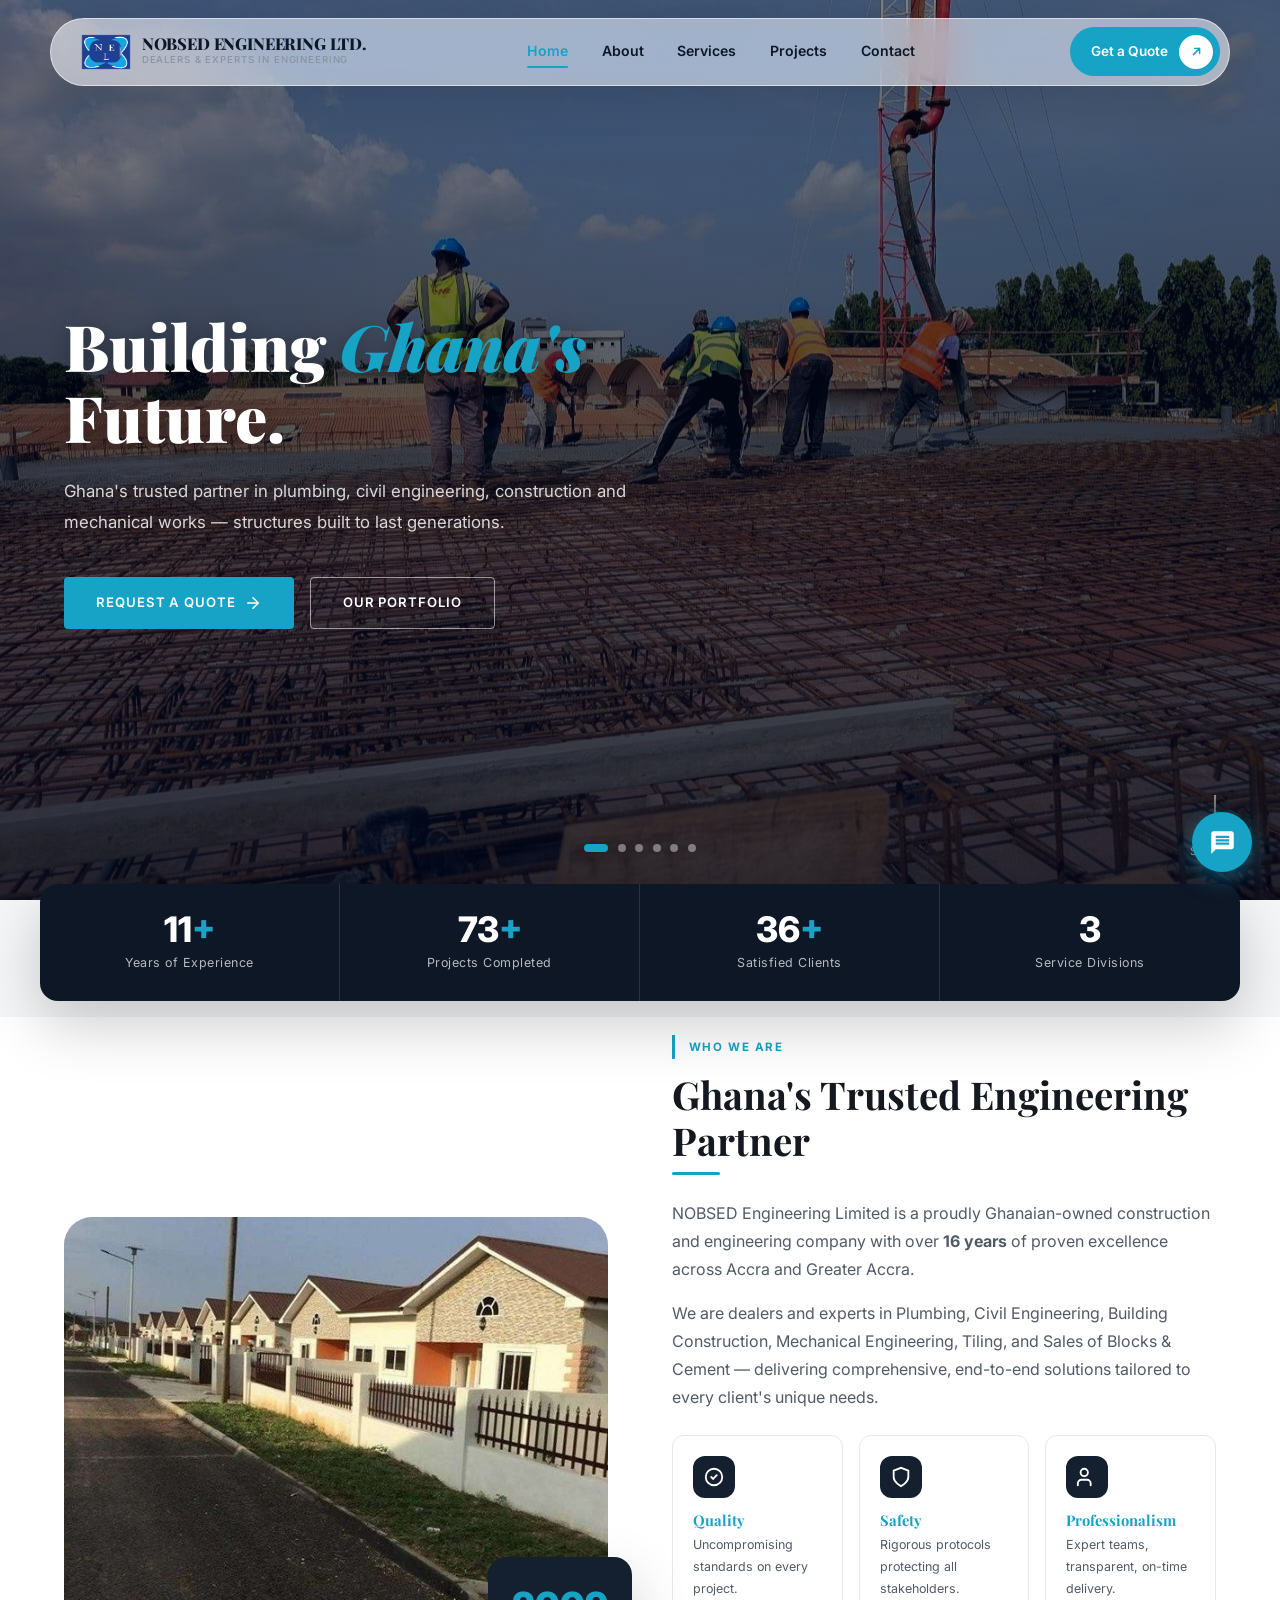
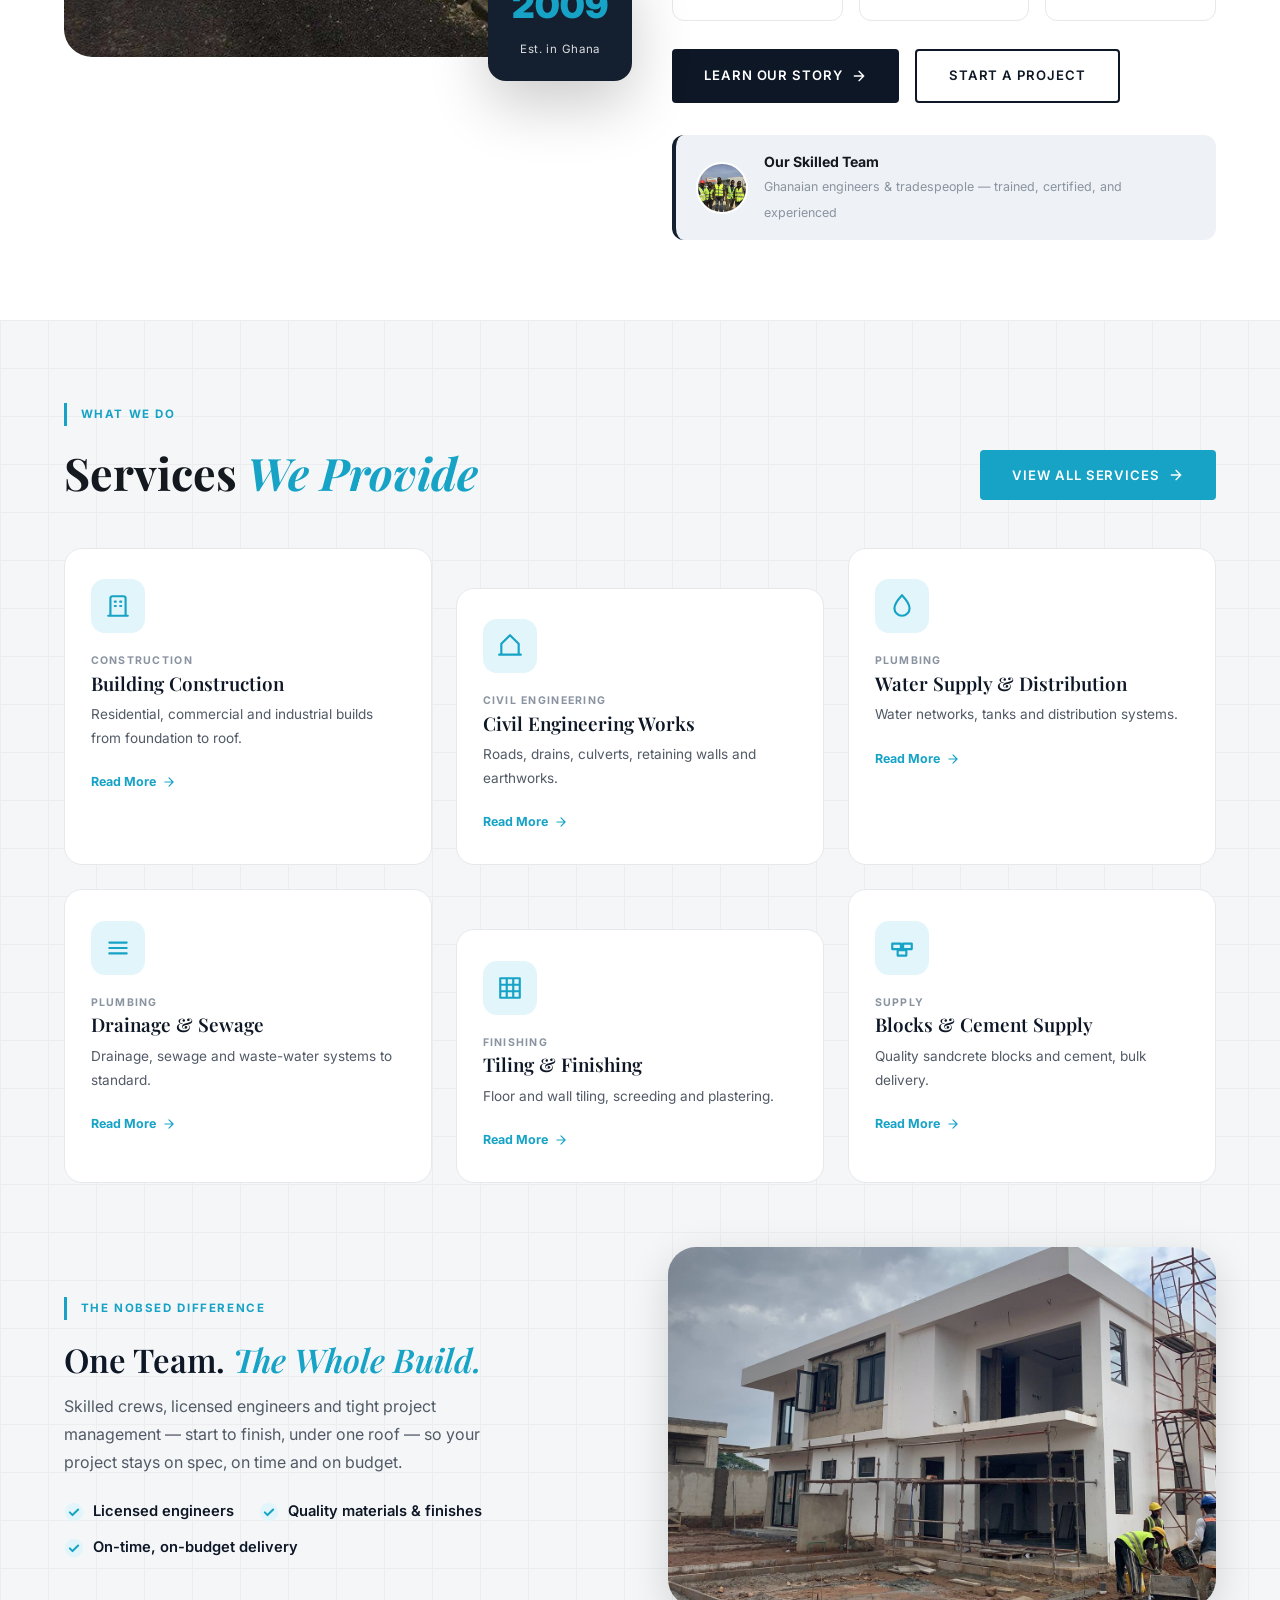
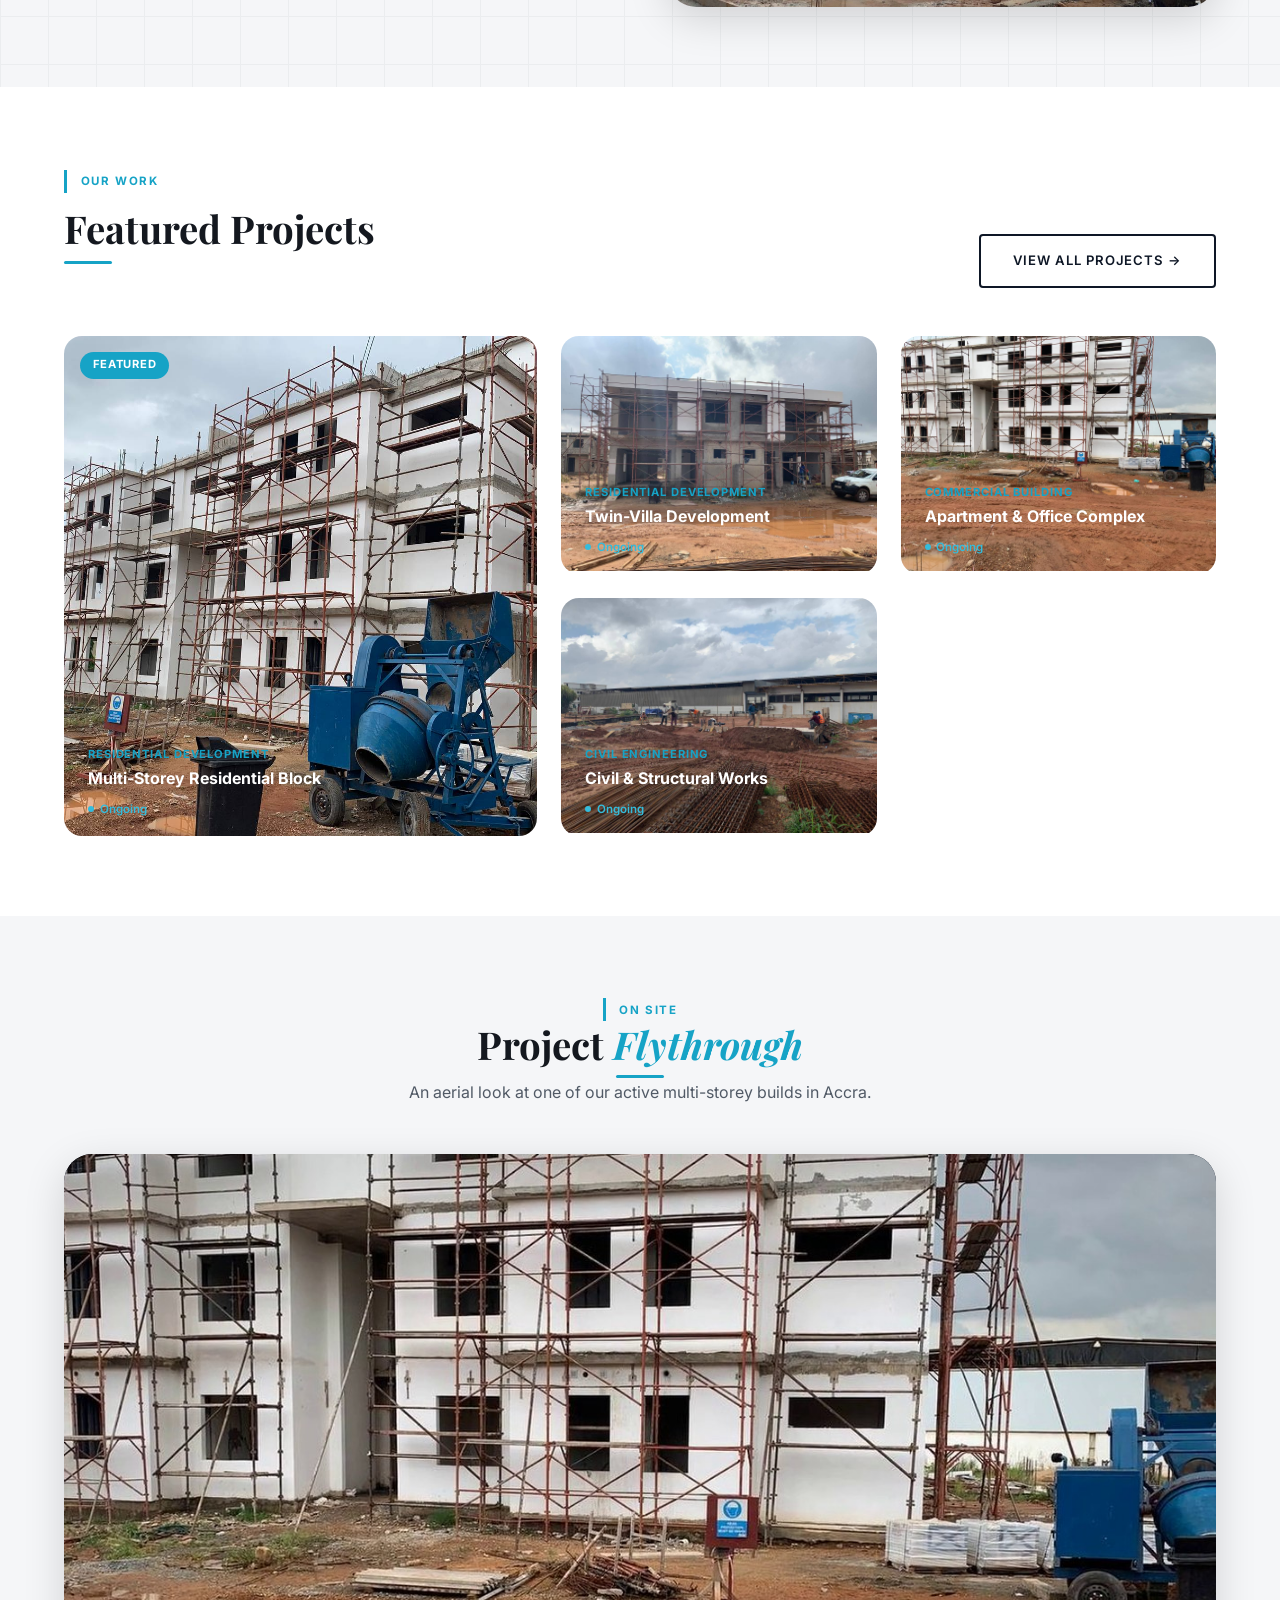
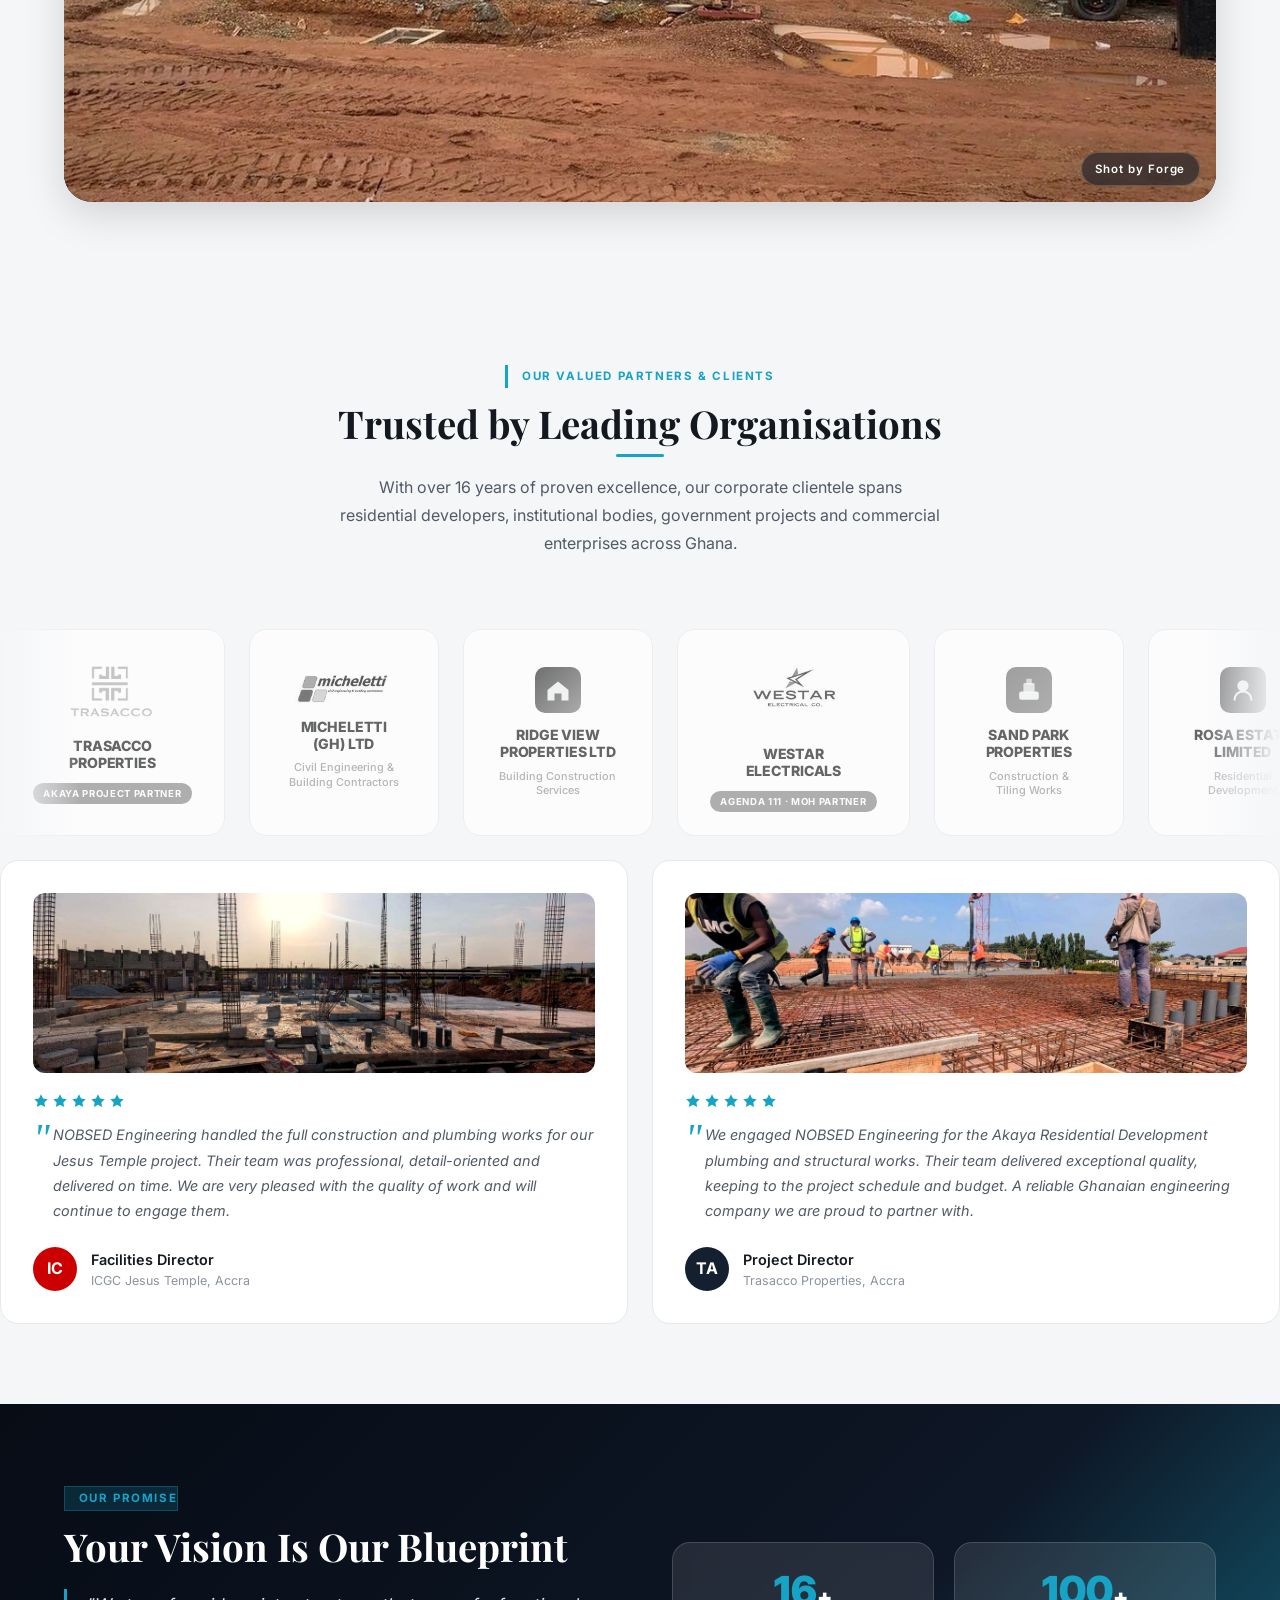
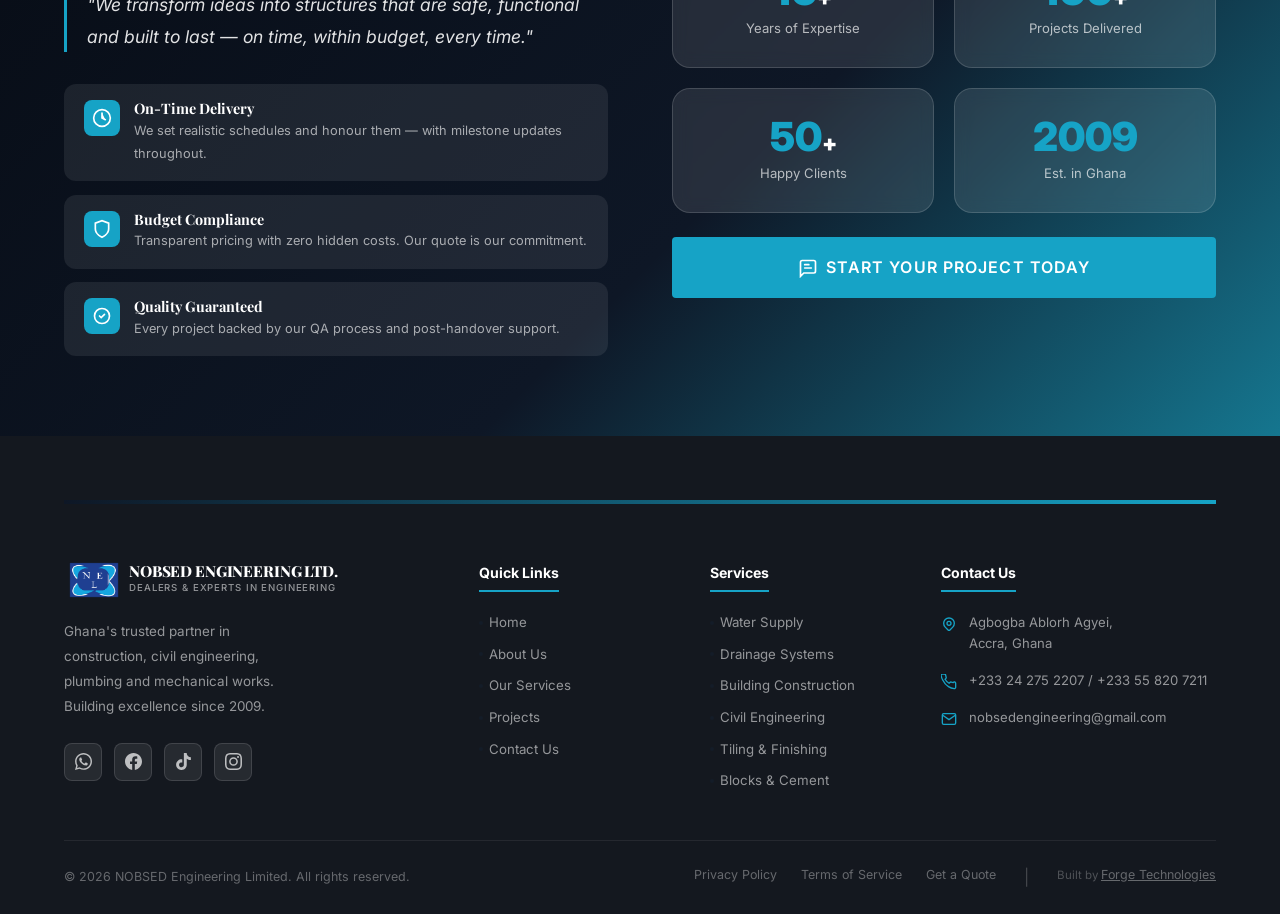
==== index.html @ 365a3da0 "Embed project flythrough video on home with 'Shot by Forge' credit - new "Project Flythrough" sectio" ====
<!DOCTYPE html>
<html lang="en">
<head>
<meta charset="UTF-8">
<meta name="viewport" content="width=device-width,initial-scale=1.0">
<title>NOBSED Engineering Limited — Building Excellence Since 2009</title>
<meta name="description" content="Ghana's trusted partner in Plumbing, Civil Engineering, Building Construction and Mechanical works. Based in Accra since 2009.">
<link rel="icon" type="image/png" href="images/Logo.png">
<link rel="stylesheet" href="style.css">
<style>
/* ══ HOME-SPECIFIC STYLES ══════════════════════════════ */

/* ── HERO SLIDESHOW ── */
#hero { position:relative; height:100vh; min-height:600px; overflow:hidden; }
.slide { position:absolute; inset:0; opacity:0; transition:opacity 1.2s ease; }
.slide.active { opacity:1; }
.slide-bg { position:absolute; inset:0; background-size:cover; background-position:center; animation:kenBurns 8s ease-in-out infinite alternate; }
.slide:nth-child(even) .slide-bg { animation-direction:alternate-reverse; }
@keyframes kenBurns { from{transform:scale(1)} to{transform:scale(1.06) translate(1%,1%)} }
.slide-overlay { position:absolute; inset:0; background:linear-gradient(to bottom, rgba(0,8,28,.52) 0%, rgba(0,8,28,.82) 100%); }

.hero-content { position:relative; z-index:10; height:100%; display:flex; align-items:center; padding-bottom:3.5rem; }
.hero-inner { padding-top:9rem; max-width:750px; }
@media(max-width:768px){ #hero { height:80vh; min-height:500px; } .hero-content { align-items:flex-start; padding-bottom:4rem; } .hero-inner { padding-top:7rem; } }
@media(max-width:480px){ #hero { height:78vh; min-height:460px; } .hero-content { padding-bottom:3rem; } .hero-inner { padding-top:6.5rem; } }


.hero-title { color:#fff; font-size:clamp(2.4rem,6vw,4rem); font-weight:900; line-height:1.1; margin-bottom:1.5rem; text-shadow:0 2px 20px rgba(0,0,0,.3); }
.hero-title em { color:var(--blue); font-style:italic; }
.hero-title span { display:block; }

.hero-sub { color:rgba(255,255,255,.82); font-size:1.05rem; line-height:1.8; margin-bottom:2.5rem; max-width:55ch; }

.hero-btns { display:flex; flex-wrap:wrap; gap:1rem; margin-bottom:3rem; }
@media(max-width:768px){ .hero-title { font-size:clamp(1.9rem,8vw,2.8rem); margin-bottom:1.25rem; } .hero-sub { font-size:.95rem; margin-bottom:2rem; } }

.hero-stats { display:flex; flex-wrap:wrap; gap:2.5rem; padding-top:2rem; border-top:1px solid rgba(255,255,255,.15); }
.hs-num { font-family:'Inter',sans-serif; font-size:2rem; font-weight:800; color:var(--gold); line-height:1; }
.hs-label { font-size:.75rem; color:rgba(255,255,255,.65); letter-spacing:.06em; margin-top:.25rem; text-transform:uppercase; }

/* Slide indicators (centered) */
.slide-dots { position:absolute; bottom:3rem; left:50%; transform:translateX(-50%); z-index:10; display:flex; gap:.6rem; }
@media(max-width:768px){ .slide-dots { bottom:2.5rem; } }
.slide-dot { width:8px; height:8px; border-radius:50%; background:rgba(255,255,255,.4); cursor:pointer; transition:var(--t); border:none; }
.slide-dot.active { background:var(--blue); width:24px; border-radius:4px; }

/* Scroll indicator */
.hero-scroll { position:absolute; bottom:2.5rem; right:2.5rem; z-index:10; display:flex; flex-direction:column; align-items:center; gap:.5rem; color:rgba(255,255,255,.5); font-family:'Inter',sans-serif; font-size:.68rem; letter-spacing:.12em; text-transform:uppercase; }
.hero-scroll-line { width:2px; height:40px; background:linear-gradient(to bottom,rgba(255,255,255,.5),transparent); animation:scrollLine 1.8s ease infinite; }
@keyframes scrollLine { 0%,100%{opacity:.4;transform:scaleY(.8)} 50%{opacity:1;transform:scaleY(1)} }

/* ── ABOUT STRIP ── */
.about-strip { display:grid; grid-template-columns:1fr 1fr; gap:4rem; align-items:center; }
.about-img-wrap { position:relative; }
.about-img-main { width:100%; height:440px; object-fit:cover; border-radius:var(--radius-xl); }
.about-badge { position:absolute; bottom:-1.5rem; right:-1.5rem; background:var(--green); color:#fff; border-radius:var(--radius-lg); padding:1.25rem 1.5rem; text-align:center; box-shadow:var(--shadow-xl); }
.about-badge strong { display:block; font-family:'Inter',sans-serif; font-size:2.25rem; font-weight:900; color:var(--gold); }
.about-badge span { font-size:.72rem; opacity:.85; letter-spacing:.06em; }
.about-team-row { display:flex; align-items:center; gap:1rem; margin-top:2rem; padding:1rem 1.25rem; background:var(--green-light); border-radius:var(--radius); border-left:4px solid var(--green); }
.about-team-img { width:52px; height:52px; border-radius:50%; object-fit:cover; object-position:top; border:2px solid var(--white); }
.about-team-text strong { display:block; font-family:'Inter',sans-serif; font-size:.88rem; font-weight:700; color:var(--charcoal); }
.about-team-text span { font-size:.78rem; color:var(--muted); }

/* ── PILLARS ── */
.pillars-row { display:grid; grid-template-columns:repeat(3,1fr); gap:1rem; margin:2rem 0 1.75rem; }
.pillar-card { background:var(--white); border:1px solid var(--border); border-radius:var(--radius); padding:1.25rem; transition:var(--t); }
.pillar-card:hover { border-color:var(--blue); box-shadow:var(--shadow); }
.pillar-icon { width:42px; height:42px; background:var(--green); border-radius:var(--radius); display:flex; align-items:center; justify-content:center; margin-bottom:.85rem; }
.pillar-icon svg { width:22px; height:22px; fill:#fff; }
.pillar-card h4 { font-size:.92rem; color:var(--blue); margin-bottom:.3rem; }
.pillar-card p { font-size:.8rem; max-width:none; }

/* ── SERVICES "WE PROVIDE" (staggered cards + machine) ── */
.svc-provide { position:relative; overflow:hidden; }
.svc-provide .container { position:relative; z-index:2; }
.svc-bg-grid { position:absolute; inset:0; z-index:0;
  background-image:linear-gradient(var(--navy) 1px,transparent 1px),linear-gradient(90deg,var(--navy) 1px,transparent 1px);
  background-size:48px 48px; opacity:.035; }
.svc-provide-head { display:flex; align-items:flex-end; justify-content:space-between; gap:2rem; margin-bottom:3rem; flex-wrap:wrap; }
.svc-provide-head h2 { font-size:clamp(1.9rem,4vw,2.8rem); margin-top:.5rem; }

.svc-stagger { display:grid; grid-template-columns:repeat(3,1fr); gap:1.5rem; }
.sp-card { position:relative; background:#fff; border:1px solid var(--border); border-radius:var(--radius-lg); padding:1.9rem 1.6rem; transition:var(--t-slow); overflow:hidden; display:block; }
.sp-card::before { content:''; position:absolute; top:0; left:0; right:0; height:3px; background:var(--blue); transform:scaleX(0); transform-origin:left; transition:var(--t-slow); }
.sp-card:hover { transform:translateY(-8px); box-shadow:var(--shadow-lg); border-color:transparent; }
.sp-card:hover::before { transform:scaleX(1); }
.svc-stagger .sp-card:nth-child(3n+2){ margin-top:2.5rem; }
.sp-ic { width:54px; height:54px; border-radius:14px; background:var(--blue-light); display:flex; align-items:center; justify-content:center; margin-bottom:1.25rem; transition:var(--t-slow); }
.sp-ic svg { width:26px; height:26px; stroke:var(--blue); fill:none; stroke-width:2; transition:var(--t-slow); }
.sp-card:hover .sp-ic { background:var(--blue); }
.sp-card:hover .sp-ic svg { stroke:#fff; }
.sp-cat { font-size:.66rem; font-weight:700; letter-spacing:.12em; text-transform:uppercase; color:var(--muted); }
.sp-card h4 { font-family:'Playfair Display',serif; font-weight:600; font-size:1.18rem; color:var(--navy); margin:.15rem 0 .5rem; }
.sp-card p { font-size:.85rem; color:var(--mid); margin:0 0 1.1rem; max-width:none; }
.sp-more { display:inline-flex; align-items:center; gap:.4rem; font-family:'Inter',sans-serif; font-size:.78rem; font-weight:700; color:var(--blue); transition:var(--t); }
.sp-card:hover .sp-more { gap:.7rem; }
.sp-more svg { width:14px; height:14px; stroke:var(--blue); fill:none; stroke-width:2; }

/* Closing band: differentiators + crew photo */
.svc-need { margin-top:4rem; display:grid; grid-template-columns:1fr 1fr; gap:3.5rem; align-items:center; }
.svc-edge-text h3 { font-family:'Playfair Display',serif; font-size:clamp(1.5rem,3vw,2.05rem); color:var(--navy); margin:.5rem 0 .8rem; }
.svc-edge-text p { color:var(--mid); max-width:46ch; margin-bottom:1.5rem; }
.svc-points { display:flex; flex-wrap:wrap; gap:.8rem 1.6rem; }
.svc-points li { display:flex; align-items:center; gap:.55rem; font-family:'Inter',sans-serif; font-size:.92rem; font-weight:600; color:var(--navy); }
.svc-points li svg { width:20px; height:20px; flex-shrink:0; }
.svc-edge-img { position:relative; border-radius:var(--radius-xl); overflow:hidden; box-shadow:var(--shadow-lg); }
.svc-edge-img img { width:100%; height:360px; object-fit:cover; display:block; }
.svc-edge-img::after { content:''; position:absolute; inset:0; background:linear-gradient(120deg,rgba(14,23,38,.25),transparent 55%); }

@media(max-width:860px){
  .svc-stagger { grid-template-columns:1fr 1fr; }
  .svc-stagger .sp-card:nth-child(3n+2){ margin-top:0; }
  .svc-need { grid-template-columns:1fr; gap:2rem; }
  .svc-edge-img img { height:280px; }
}
@media(max-width:560px){ .svc-stagger { grid-template-columns:1fr; } }

/* ── SITE FLYTHROUGH VIDEO ── */
.video-wrap { position:relative; border-radius:var(--radius-xl); overflow:hidden; box-shadow:var(--shadow-lg); background:var(--navy); }
.video-wrap video { width:100%; display:block; aspect-ratio:16/9; object-fit:cover; }
.video-credit { position:absolute; bottom:1rem; right:1rem; background:rgba(14,23,38,.55); backdrop-filter:blur(8px); -webkit-backdrop-filter:blur(8px); color:#fff; font-family:'Inter',sans-serif; font-size:.72rem; font-weight:600; letter-spacing:.08em; padding:.45rem .85rem; border-radius:100px; border:1px solid rgba(255,255,255,.18); }

/* ── FEATURED PROJECTS ── */
.projects-grid { display:grid; grid-template-columns:1.5fr 1fr 1fr; gap:1.5rem; }
.proj-featured { grid-row:1/3; }
.proj-card { position:relative; border-radius:var(--radius-lg); overflow:hidden; cursor:pointer; }
.proj-card img { width:100%; height:100%; object-fit:cover; transition:transform .5s ease; }
.proj-featured img { height:500px; }
.proj-card:not(.proj-featured) img { height:235px; }
.proj-card:hover img { transform:scale(1.05); }
.proj-overlay { position:absolute; inset:0; background:linear-gradient(to top,rgba(0,0,0,.88) 0%,transparent 55%); opacity:0; transition:var(--t-slow); }
.proj-card:hover .proj-overlay { opacity:1; }
.proj-info { position:absolute; bottom:0; left:0; right:0; padding:1.5rem; transform:translateY(8px); transition:var(--t-slow); }
.proj-card:hover .proj-info { transform:none; }
.proj-cat { font-family:'Inter',sans-serif; font-size:.7rem; font-weight:700; color:var(--gold); letter-spacing:.08em; text-transform:uppercase; margin-bottom:.35rem; }
.proj-info h4 { font-size:1rem; color:#fff; font-family:'Inter',sans-serif; margin-bottom:.35rem; }
.proj-status { display:inline-flex; align-items:center; gap:.35rem; font-size:.72rem; font-family:'Inter',sans-serif; font-weight:600; }
.proj-status.done { color:#16a3c6; }
.proj-status.ongoing { color:var(--blue-mid); }
.proj-status-dot { width:6px; height:6px; border-radius:50%; background:currentColor; }

.proj-label { position:absolute; top:1rem; left:1rem; background:var(--gold); color:#fff; font-family:'Inter',sans-serif; font-size:.7rem; font-weight:700; letter-spacing:.06em; text-transform:uppercase; padding:.3rem .8rem; border-radius:100px; }

/* ── CLIENTS ── */
.clients-logos { display:flex; flex-wrap:wrap; gap:1.25rem; justify-content:center; margin-bottom:3.5rem; }
.client-card { background:#fff; border:1px solid var(--border); border-radius:var(--radius); padding:1rem 1.75rem; display:flex; align-items:center; justify-content:center; min-width:130px; transition:var(--t); }
.client-card:hover { border-color:var(--blue); box-shadow:var(--shadow); transform:translateY(-2px); }
.client-logo-text { font-family:'Inter',sans-serif; font-size:.82rem; font-weight:700; color:var(--mid); text-align:center; line-height:1.3; }

/* Testimonials */
.testimonials-grid { display:grid; grid-template-columns:1fr 1fr; gap:1.5rem; }
.testi-card { background:#fff; border:1px solid var(--border); border-radius:var(--radius-lg); padding:2rem; transition:var(--t-slow); }
.testi-card:hover { box-shadow:var(--shadow-lg); border-color:var(--blue); }
.testi-img { width:100%; height:180px; object-fit:cover; border-radius:var(--radius); margin-bottom:1.25rem; }
.testi-stars { display:flex; gap:3px; margin-bottom:.85rem; }
.testi-stars svg { width:16px; height:16px; fill:var(--gold); }
.testi-quote { font-size:.9rem; font-style:italic; color:var(--mid); line-height:1.75; margin-bottom:1.5rem; position:relative; padding-left:1.25rem; }
.testi-quote::before { content:'"'; position:absolute; left:0; top:-.25rem; font-size:2.5rem; font-family:Georgia,serif; color:var(--blue); line-height:1; }
.testi-author { display:flex; align-items:center; gap:.85rem; }
.testi-avatar { width:44px; height:44px; border-radius:50%; background:var(--green); display:flex; align-items:center; justify-content:center; font-family:'Inter',sans-serif; font-size:1rem; font-weight:700; color:#fff; flex-shrink:0; }
.testi-name { font-family:'Inter',sans-serif; font-size:.9rem; font-weight:600; color:var(--charcoal); }
.testi-role { font-size:.78rem; color:var(--muted); }

/* ── PROMISE / CTA BAND ── */
.promise-band { background:linear-gradient(135deg, var(--navy-dark) 0%, var(--navy) 58%, #15768f 100%); padding:5rem 0; }
.promise-grid { display:grid; grid-template-columns:1fr 1fr; gap:4rem; align-items:center; }
.promise-text .tag { background:rgba(22,163,198,.18); color:var(--gold); border:1px solid rgba(22,163,198,.3); }
.promise-text h2 { color:#fff; margin-bottom:1.25rem; }
.promise-blockquote { font-size:1.1rem; color:rgba(255,255,255,.88); font-style:italic; border-left:3px solid var(--gold); padding-left:1.25rem; line-height:1.8; margin-bottom:2rem; max-width:none; }
.trust-items { display:flex; flex-direction:column; gap:.85rem; }
.trust-item { display:flex; align-items:flex-start; gap:.85rem; background:rgba(255,255,255,.08); border-radius:var(--radius); padding:1rem 1.25rem; transition:var(--t); }
.trust-item:hover { background:rgba(255,255,255,.14); }
.trust-icon { width:36px; height:36px; background:var(--gold); border-radius:8px; display:flex; align-items:center; justify-content:center; flex-shrink:0; }
.trust-icon svg { width:20px; height:20px; fill:#fff; }
.trust-item h4 { font-size:.9rem; color:#fff; margin-bottom:.15rem; }
.trust-item p { font-size:.8rem; color:rgba(255,255,255,.62); max-width:none; }
.promise-metrics { display:grid; grid-template-columns:1fr 1fr; gap:1.25rem; }
.pm-card { background:rgba(255,255,255,.1); -webkit-backdrop-filter:blur(8px); backdrop-filter:blur(8px); border:1px solid rgba(255,255,255,.15); border-radius:var(--radius-lg); padding:1.75rem; text-align:center; transition:var(--t); }
.pm-card:hover { background:rgba(255,255,255,.18); transform:translateY(-2px); }
.pm-num { font-family:'Inter',sans-serif; font-size:2.5rem; font-weight:900; color:var(--gold); line-height:1; }
.pm-label { font-size:.82rem; color:rgba(255,255,255,.68); margin-top:.4rem; }

/* ── RESPONSIVE ── */
@media(max-width:1024px) {
  .about-strip, .promise-grid { grid-template-columns:1fr; gap:2.5rem; }
  .projects-grid { grid-template-columns:1fr 1fr; }
  .proj-featured { grid-row:auto; }
  .proj-featured img { height:280px; }
  .testimonials-grid { grid-template-columns:1fr; }
  .about-badge { right:1rem; }
}
@media(max-width:768px) {
  .pillars-row { grid-template-columns:1fr; }
  .hero-stats { gap:1.5rem; }
  .hero-btns { flex-direction:column; align-items:flex-start; }
  .projects-grid { grid-template-columns:1fr; }
  .promise-metrics { grid-template-columns:1fr 1fr; }
  .about-img-main { height:300px; }
  .hero-scroll { display:none; }
}
</style>
  <!-- Open Graph / Social Share -->
  <meta property="og:type" content="website">
  <meta property="og:site_name" content="NOBSED Engineering Ltd">
  <meta property="og:url" content="https://ramzy-tla.github.io/Nobsed/index.html">
  <meta property="og:title" content="NOBSED Engineering Ltd — Building Excellence Since 2009">
  <meta property="og:description" content="Ghana's trusted partner in Plumbing, Civil Engineering, Building Construction and Mechanical works. Based in Accra since 2009.">
  <meta property="og:image" content="https://ramzy-tla.github.io/Nobsed/images/og-preview.jpg">
  <meta property="og:image:width" content="1200">
  <meta property="og:image:height" content="630">
  <meta property="og:locale" content="en_GH">
  <!-- Twitter / WhatsApp card -->
  <meta name="twitter:card" content="summary_large_image">
  <meta name="twitter:title" content="NOBSED Engineering Ltd — Building Excellence Since 2009">
  <meta name="twitter:description" content="Ghana's trusted partner in Plumbing, Civil Engineering, Building Construction and Mechanical works. Based in Accra since 2009.">
  <meta name="twitter:image" content="https://ramzy-tla.github.io/Nobsed/images/og-preview.jpg">
</head>
<body>

<!-- ════════════ NAVBAR ════════════ -->
<nav id="navbar">
  <div class="nav-inner">
    <a href="index.html" class="nav-logo">
      <img src="images/Logo.png" alt="NOBSED Engineering Logo" class="nav-logo-img">
      <div class="nav-logo-text">
        <span class="nav-logo-name">NOBSED ENGINEERING LTD.</span>
        <span class="nav-logo-sub">Dealers &amp; Experts in Engineering</span>
      </div>
    </a>
    <div class="nav-links">
      <a href="index.html" class="nav-link active">Home</a>
      <a href="about.html" class="nav-link">About</a>
      <a href="services.html" class="nav-link">Services</a>
      <a href="portfolio.html" class="nav-link">Projects</a>
      <a href="contact.html" class="nav-link">Contact</a>
    </div>
    <a href="contact.html" class="nav-cta">Get a Quote<span class="cta-ico"><svg viewBox="0 0 24 24"><path d="M7 17L17 7M9 7h8v8" stroke-linecap="round" stroke-linejoin="round"/></svg></span></a>
    <div class="hamburger" id="hamburger">
      <span></span><span></span><span></span>
    </div>
  </div>
</nav>

<!-- Mobile nav -->
<div class="mobile-nav" id="mobileNav">
  <div class="mobile-nav-logo">
    <img src="images/Logo.png" alt="NEL Logo">
    <span>NOBSED Engineering</span>
  </div>
  <span class="mobile-nav-close" id="mobileClose">&times;</span>
  <a href="index.html">Home</a>
  <a href="about.html">About Us</a>
  <a href="services.html">Services</a>
  <a href="portfolio.html">Projects</a>
  <a href="contact.html">Contact</a>
  <a href="contact.html" class="btn btn-gold" style="margin-top:1rem">Get a Free Quote</a>
</div>

<!-- ════════════ HERO SLIDESHOW ════════════ -->
<section id="hero">
  <!-- Slides -->
  <div class="slide active" data-label="Residential Estate Development" data-cat="Construction">
    <div class="slide-bg" style="background-image:url('images/hero-1.jpg')"></div>
    <div class="slide-overlay"></div>
  </div>
  <div class="slide" data-label="Multi-Storey Commercial Building" data-cat="Civil Engineering">
    <div class="slide-bg" style="background-image:url('images/hero-2.jpg')"></div>
    <div class="slide-overlay"></div>
  </div>
  <div class="slide" data-label="Modern Residential Complex" data-cat="Construction">
    <div class="slide-bg" style="background-image:url('images/hero-3.jpg')"></div>
    <div class="slide-overlay"></div>
  </div>
  <div class="slide" data-label="Commercial &amp; Retail Development" data-cat="Building Construction">
    <div class="slide-bg" style="background-image:url('images/hero-4.jpg')"></div>
    <div class="slide-overlay"></div>
  </div>
  <div class="slide" data-label="High-Rise Office Block" data-cat="Civil Engineering">
    <div class="slide-bg" style="background-image:url('images/hero-2.jpg')"></div>
    <div class="slide-overlay"></div>
  </div>

  <!-- Content -->
  <div class="hero-content container">
    <div class="hero-inner">
      <h1 class="hero-title">
        <span>Building <em>Ghana&#39;s</em></span>
        <span>Future.</span>
      </h1>
      <p class="hero-sub">Ghana&#39;s trusted partner in plumbing, civil engineering, construction and mechanical works &mdash; structures built to last generations.</p>
      <div class="hero-btns">
        <a href="contact.html" class="btn btn-teal">Request a Quote
          <svg width="18" height="18" viewBox="0 0 24 24" fill="none"><path d="M5 12h14M12 5l7 7-7 7" stroke="#fff" stroke-width="2" stroke-linecap="round"/></svg>
        </a>
        <a href="portfolio.html" class="btn btn-white-outline">Our Portfolio</a>
      </div>
    </div>
  </div>

  <div class="slide" data-label="Large Scale Civil Works" data-cat="Civil Engineering">
    <div class="slide-bg" style="background-image:url('images/hero-5.jpg')"></div>
    <div class="slide-overlay"></div>
  </div>

  <!-- Dots -->
  <div class="slide-dots" id="slideDots"></div>

  <!-- Scroll hint -->
  <div class="hero-scroll">
    <div class="hero-scroll-line"></div>
    SCROLL
  </div>
</section>

<!-- ════════════ STATS BAR ════════════ -->
<div class="stats-bar-wrap" style="background:var(--bg); padding:0 1.5rem;">
  <div style="max-width:1200px;margin:0 auto;transform:translateY(-1rem);">
    <div class="stats-bar reveal">
      <div class="stat-item">
        <div class="stat-num"><span class="counter" data-target="16">0</span><span class="stat-plus">+</span></div>
        <div class="stat-label">Years of Experience</div>
      </div>
      <div class="stat-item">
        <div class="stat-num"><span class="counter" data-target="100">0</span><span class="stat-plus">+</span></div>
        <div class="stat-label">Projects Completed</div>
      </div>
      <div class="stat-item">
        <div class="stat-num"><span class="counter" data-target="50">0</span><span class="stat-plus">+</span></div>
        <div class="stat-label">Satisfied Clients</div>
      </div>
      <div class="stat-item">
        <div class="stat-num"><span class="counter" data-target="5">0</span></div>
        <div class="stat-label">Service Divisions</div>
      </div>
    </div>
  </div>
</div>

<!-- ════════════ ABOUT STRIP ════════════ -->
<section class="section" style="padding-top:1rem">
  <div class="container">
    <div class="about-strip">
      <div class="about-img-wrap reveal left">
        <img src="images/projects/Picture10.jpg" alt="Completed residential estate by NOBSED Engineering" class="about-img-main" loading="lazy">
        <div class="about-badge">
          <strong>2009</strong>
          <span>Est. in Ghana</span>
        </div>
      </div>
      <div class="reveal right">
        <div class="tag">Who We Are</div>
        <h2>Ghana's Trusted Engineering Partner</h2>
        <div class="divider"></div>
        <p>NOBSED Engineering Limited is a proudly Ghanaian-owned construction and engineering company with over <strong>16 years</strong> of proven excellence across Accra and Greater Accra.</p>
        <p style="margin-top:1rem">We are dealers and experts in Plumbing, Civil Engineering, Building Construction, Mechanical Engineering, Tiling, and Sales of Blocks &amp; Cement — delivering comprehensive, end-to-end solutions tailored to every client's unique needs.</p>

        <div class="pillars-row" style="margin-top:1.5rem">
          <div class="pillar-card">
            <div class="pillar-icon">
              <svg viewBox="0 0 24 24"><path d="M9 12l2 2 4-4M21 12a9 9 0 11-18 0 9 9 0 0118 0z" fill="none" stroke="#fff" stroke-width="2" stroke-linecap="round"/></svg>
            </div>
            <h4>Quality</h4>
            <p style="font-size:.78rem;max-width:none">Uncompromising standards on every project.</p>
          </div>
          <div class="pillar-card">
            <div class="pillar-icon">
              <svg viewBox="0 0 24 24"><path d="M12 22s8-4 8-10V5l-8-3-8 3v7c0 6 8 10 8 10z" fill="none" stroke="#fff" stroke-width="2" stroke-linecap="round"/></svg>
            </div>
            <h4>Safety</h4>
            <p style="font-size:.78rem;max-width:none">Rigorous protocols protecting all stakeholders.</p>
          </div>
          <div class="pillar-card">
            <div class="pillar-icon">
              <svg viewBox="0 0 24 24"><path d="M16 21v-2a4 4 0 00-4-4H6a4 4 0 00-4 4v2M9 11a4 4 0 100-8 4 4 0 000 8z" fill="none" stroke="#fff" stroke-width="2" stroke-linecap="round"/></svg>
            </div>
            <h4>Professionalism</h4>
            <p style="font-size:.78rem;max-width:none">Expert teams, transparent, on-time delivery.</p>
          </div>
        </div>

        <div style="display:flex;gap:1rem;flex-wrap:wrap;margin-top:.5rem">
          <a href="about.html" class="btn btn-primary">Learn Our Story
            <svg width="16" height="16" viewBox="0 0 24 24" fill="none"><path d="M5 12h14M12 5l7 7-7 7" stroke="#fff" stroke-width="2" stroke-linecap="round"/></svg>
          </a>
          <a href="contact.html" class="btn btn-outline">Start a Project</a>
        </div>

        <div class="about-team-row">
          <img src="images/projects/Picture11.jpg" alt="NOBSED Engineering team" class="about-team-img">
          <div class="about-team-text">
            <strong>Our Skilled Team</strong>
            <span>Ghanaian engineers &amp; tradespeople — trained, certified, and experienced</span>
          </div>
        </div>
      </div>
    </div>
  </div>
</section>

<!-- ════════════ SERVICES OVERVIEW ════════════ -->
<section class="section section-alt svc-provide">
  <div class="svc-bg-grid"></div>
  <div class="container">
    <div class="svc-provide-head reveal">
      <div>
        <div class="tag">What We Do</div>
        <h2>Services <em>We Provide</em></h2>
      </div>
      <a href="services.html" class="btn btn-teal">View All Services
        <svg width="16" height="16" viewBox="0 0 24 24" fill="none"><path d="M5 12h14M12 5l7 7-7 7" stroke="#fff" stroke-width="2" stroke-linecap="round"/></svg>
      </a>
    </div>

    <div class="svc-stagger">
      <a class="sp-card reveal" href="services.html">
        <div class="sp-ic"><svg viewBox="0 0 24 24"><path d="M3 21h18M5 21V5a2 2 0 012-2h10a2 2 0 012 2v16M9 8h1m4 0h1M9 12h1m4 0h1" stroke-linecap="round"/></svg></div>
        <div class="sp-cat">Construction</div>
        <h4>Building Construction</h4>
        <p>Residential, commercial and industrial builds from foundation to roof.</p>
        <span class="sp-more">Read More <svg viewBox="0 0 24 24"><path d="M5 12h14M12 5l7 7-7 7" stroke-linecap="round" stroke-linejoin="round"/></svg></span>
      </a>
      <a class="sp-card reveal" href="services.html">
        <div class="sp-ic"><svg viewBox="0 0 24 24"><path d="M2 20h20M4 20V10l8-8 8 8v10" stroke-linecap="round" stroke-linejoin="round"/></svg></div>
        <div class="sp-cat">Civil Engineering</div>
        <h4>Civil Engineering Works</h4>
        <p>Roads, drains, culverts, retaining walls and earthworks.</p>
        <span class="sp-more">Read More <svg viewBox="0 0 24 24"><path d="M5 12h14M12 5l7 7-7 7" stroke-linecap="round" stroke-linejoin="round"/></svg></span>
      </a>
      <a class="sp-card reveal" href="services.html">
        <div class="sp-ic"><svg viewBox="0 0 24 24"><path d="M12 2s7 7.5 7 12a7 7 0 11-14 0c0-4.5 7-12 7-12z" stroke-linecap="round" stroke-linejoin="round"/></svg></div>
        <div class="sp-cat">Plumbing</div>
        <h4>Water Supply &amp; Distribution</h4>
        <p>Water networks, tanks and distribution systems.</p>
        <span class="sp-more">Read More <svg viewBox="0 0 24 24"><path d="M5 12h14M12 5l7 7-7 7" stroke-linecap="round" stroke-linejoin="round"/></svg></span>
      </a>
      <a class="sp-card reveal" href="services.html">
        <div class="sp-ic"><svg viewBox="0 0 24 24"><path d="M4 7h16M4 12h16M4 17h16" stroke-linecap="round"/></svg></div>
        <div class="sp-cat">Plumbing</div>
        <h4>Drainage &amp; Sewage</h4>
        <p>Drainage, sewage and waste-water systems to standard.</p>
        <span class="sp-more">Read More <svg viewBox="0 0 24 24"><path d="M5 12h14M12 5l7 7-7 7" stroke-linecap="round" stroke-linejoin="round"/></svg></span>
      </a>
      <a class="sp-card reveal" href="services.html">
        <div class="sp-ic"><svg viewBox="0 0 24 24"><path d="M3 3h18v18H3zM3 9h18M3 15h18M9 3v18M15 3v18" stroke-linejoin="round"/></svg></div>
        <div class="sp-cat">Finishing</div>
        <h4>Tiling &amp; Finishing</h4>
        <p>Floor and wall tiling, screeding and plastering.</p>
        <span class="sp-more">Read More <svg viewBox="0 0 24 24"><path d="M5 12h14M12 5l7 7-7 7" stroke-linecap="round" stroke-linejoin="round"/></svg></span>
      </a>
      <a class="sp-card reveal" href="services.html">
        <div class="sp-ic"><svg viewBox="0 0 24 24"><path d="M3 8h8v5H3zM13 8h8v5h-8zM8 14h8v5H8z" stroke-linejoin="round"/></svg></div>
        <div class="sp-cat">Supply</div>
        <h4>Blocks &amp; Cement Supply</h4>
        <p>Quality sandcrete blocks and cement, bulk delivery.</p>
        <span class="sp-more">Read More <svg viewBox="0 0 24 24"><path d="M5 12h14M12 5l7 7-7 7" stroke-linecap="round" stroke-linejoin="round"/></svg></span>
      </a>
    </div>

    <!-- Differentiators + crew photo -->
    <div class="svc-need reveal">
      <div class="svc-edge-text">
        <div class="tag">The NOBSED Difference</div>
        <h3>One Team. <em>The Whole Build.</em></h3>
        <p>Skilled crews, licensed engineers and tight project management — start to finish, under one roof — so your project stays on spec, on time and on budget.</p>
        <ul class="svc-points">
          <li><svg viewBox="0 0 24 24"><circle cx="12" cy="12" r="11" fill="var(--blue-light)"/><path d="M7 12.5l3.2 3.2L17 9" fill="none" stroke="var(--blue)" stroke-width="2.4" stroke-linecap="round" stroke-linejoin="round"/></svg>Licensed engineers</li>
          <li><svg viewBox="0 0 24 24"><circle cx="12" cy="12" r="11" fill="var(--blue-light)"/><path d="M7 12.5l3.2 3.2L17 9" fill="none" stroke="var(--blue)" stroke-width="2.4" stroke-linecap="round" stroke-linejoin="round"/></svg>Quality materials &amp; finishes</li>
          <li><svg viewBox="0 0 24 24"><circle cx="12" cy="12" r="11" fill="var(--blue-light)"/><path d="M7 12.5l3.2 3.2L17 9" fill="none" stroke="var(--blue)" stroke-width="2.4" stroke-linecap="round" stroke-linejoin="round"/></svg>On-time, on-budget delivery</li>
        </ul>
      </div>
      <div class="svc-edge-img">
        <img src="images/team-onsite.jpg" alt="NOBSED Engineering crew on a residential construction site in Accra" loading="lazy">
      </div>
    </div>
  </div>
</section>

<!-- ════════════ FEATURED PROJECTS ════════════ -->
<section class="section">
  <div class="container">
    <div class="sh reveal" style="display:flex;justify-content:space-between;align-items:flex-end">
      <div>
        <div class="tag">Our Work</div>
        <h2>Featured Projects</h2>
        <div class="divider"></div>
      </div>
      <a href="portfolio.html" class="btn btn-outline" style="flex-shrink:0">View All Projects →</a>
    </div>

    <div class="projects-grid">
      <div class="proj-card proj-featured reveal">
        <div class="proj-label">Featured</div>
        <img src="images/feat-apartment.jpg" alt="Multi-storey residential block under construction with full scaffolding" loading="lazy">
        <div class="proj-overlay"></div>
        <div class="proj-info">
          <div class="proj-cat">Residential Development</div>
          <h4>Multi-Storey Residential Block</h4>
          <div class="proj-status ongoing"><div class="proj-status-dot"></div>Ongoing</div>
        </div>
      </div>
      <div class="proj-card reveal d1">
        <img src="images/feat-twin.jpg" alt="Twin two-storey residential development under construction" loading="lazy">
        <div class="proj-overlay"></div>
        <div class="proj-info">
          <div class="proj-cat">Residential Development</div>
          <h4>Twin-Villa Development</h4>
          <div class="proj-status ongoing"><div class="proj-status-dot"></div>Ongoing</div>
        </div>
      </div>
      <div class="proj-card reveal d2">
        <img src="images/feat-block.jpg" alt="Apartment and office complex under construction" loading="lazy">
        <div class="proj-overlay"></div>
        <div class="proj-info">
          <div class="proj-cat">Commercial Building</div>
          <h4>Apartment &amp; Office Complex</h4>
          <div class="proj-status ongoing"><div class="proj-status-dot"></div>Ongoing</div>
        </div>
      </div>
      <div class="proj-card reveal d1" style="margin-top:0">
        <img src="images/feat-civil.jpg" alt="Civil and structural foundation works on site" loading="lazy">
        <div class="proj-overlay"></div>
        <div class="proj-info">
          <div class="proj-cat">Civil Engineering</div>
          <h4>Civil &amp; Structural Works</h4>
          <div class="proj-status ongoing"><div class="proj-status-dot"></div>Ongoing</div>
        </div>
      </div>
    </div>
  </div>
</section>

<!-- ════════════ SITE FLYTHROUGH VIDEO ════════════ -->
<section class="section section-alt">
  <div class="container">
    <div class="sh center reveal">
      <div class="tag" style="margin:0 auto">On Site</div>
      <h2>Project <em>Flythrough</em></h2>
      <div class="divider" style="margin:0 auto"></div>
      <p>An aerial look at one of our active multi-storey builds in Accra.</p>
    </div>
    <div class="video-wrap reveal">
      <video autoplay muted loop playsinline preload="metadata" poster="images/flythrough-poster.jpg">
        <source src="nobsed-site-flythrough.mp4" type="video/mp4">
      </video>
      <span class="video-credit">Shot by Forge</span>
    </div>
  </div>
</section>

<!-- ════════════ CLIENTS & TESTIMONIALS ════════════ -->
<section class="section section-alt">
  <div class="container">
    <div class="sh center reveal">
      <div class="tag">Our Valued Partners &amp; Clients</div>
      <h2>Trusted by Leading Organisations</h2>
      <div class="divider" style="margin:0 auto 1rem"></div>
      <p>With over 16 years of proven excellence, our corporate clientele spans residential developers, institutional bodies, government projects and commercial enterprises across Ghana.</p>
    </div>
  </div>

  <!-- Infinite scrolling marquee — full bleed -->
  <div class="marquee-outer">
    <div class="marquee-track" id="marqueeTrack">

      <!-- ── SET 1 ── -->
      <!-- 1. Trasacco + Akaya -->
      <a href="https://akayabytrasacco.com/" target="_blank" rel="noopener" class="client-logo-card">
        <img src="images/trasacco-logo.webp" alt="Trasacco Properties" style="width:90px;height:auto;object-fit:contain;margin-bottom:.5rem">
        <div class="clc-name">TRASACCO<br>PROPERTIES</div>
        <span class="clc-badge clc-badge-gold">Akaya Project Partner</span>
      </a>

      <!-- 2. Micheletti -->
      <a href="https://michelettighana.com/" target="_blank" rel="noopener" class="client-logo-card">
        <img src="images/cropped-logo.jpg" alt="Micheletti (GH) Ltd" style="width:110px;height:auto;object-fit:contain;margin-bottom:.5rem">
        <div class="clc-name">MICHELETTI<br>(GH) LTD</div>
        <div class="clc-sub">Civil Engineering &amp;<br>Building Contractors</div>
      </a>

      <!-- 3. Ridge View Properties -->
      <div class="client-logo-card">
        <div class="clc-icon" style="background:linear-gradient(135deg,#002B6D,#1B9ACE)">
          <svg width="28" height="28" viewBox="0 0 40 40" fill="none">
            <path d="M5 35V20L20 8l15 12v15H25V25H15v10H5z" fill="rgba(255,255,255,.9)"/>
          </svg>
        </div>
        <div class="clc-name">RIDGE VIEW<br>PROPERTIES LTD</div>
        <div class="clc-sub">Building Construction<br>Services</div>
      </div>

      <!-- 4. Westar Electricals -->
      <div class="client-logo-card">
        <img src="images/westar-electricals-co-ltd-2023-06-01-6478c54ad469e-tiny.jpg" alt="Westar Electricals" style="width:90px;height:auto;object-fit:contain;margin-bottom:.5rem">
        <div class="clc-name">WESTAR<br>ELECTRICALS</div>
        <span class="clc-badge clc-badge-blue">Agenda 111 · MoH Partner</span>
      </div>

      <!-- 5. Sand Park Properties -->
      <div class="client-logo-card">
        <div class="clc-icon" style="background:linear-gradient(135deg,#1187a6,#16a3c6)">
          <svg width="28" height="28" viewBox="0 0 40 40" fill="none">
            <rect x="6" y="22" width="28" height="12" rx="3" fill="rgba(255,255,255,.9)"/>
            <rect x="12" y="10" width="16" height="14" rx="2" fill="rgba(255,255,255,.75)"/>
            <rect x="16" y="4" width="8" height="8" rx="1" fill="rgba(255,255,255,.6)"/>
          </svg>
        </div>
        <div class="clc-name">SAND PARK<br>PROPERTIES</div>
        <div class="clc-sub">Construction &amp;<br>Tiling Works</div>
      </div>

      <!-- 6. Rosa Estate -->
      <div class="client-logo-card">
        <div class="clc-icon" style="background:linear-gradient(135deg,#7b1fa2,#ab47bc)">
          <svg width="28" height="28" viewBox="0 0 40 40" fill="none">
            <circle cx="20" cy="14" r="8" fill="rgba(255,255,255,.9)"/>
            <path d="M8 34c0-6.627 5.373-12 12-12s12 5.373 12 12" stroke="rgba(255,255,255,.9)" stroke-width="3" stroke-linecap="round"/>
          </svg>
        </div>
        <div class="clc-name">ROSA ESTATE<br>LIMITED</div>
        <div class="clc-sub">Residential<br>Development</div>
      </div>

      <!-- 7. Ridge View Gardens -->
      <div class="client-logo-card">
        <div class="clc-icon" style="background:linear-gradient(135deg,#16a3c6,#1187a6)">
          <svg width="28" height="28" viewBox="0 0 40 40" fill="none">
            <path d="M20 4 C10 14 4 20 4 28 C4 34 11 38 20 38 C29 38 36 34 36 28 C36 20 30 14 20 4z" fill="rgba(255,255,255,.9)"/>
          </svg>
        </div>
        <div class="clc-name">RIDGE VIEW<br>GARDENS LTD</div>
        <div class="clc-sub">Estate Development</div>
      </div>

      <!-- 8. Orinoco River Estate -->
      <div class="client-logo-card">
        <div class="clc-icon" style="background:linear-gradient(135deg,#0077B6,#00B4D8)">
          <svg width="28" height="28" viewBox="0 0 40 40" fill="none">
            <path d="M4 26 Q10 18 20 22 Q30 26 36 18" stroke="rgba(255,255,255,.9)" stroke-width="3" stroke-linecap="round" fill="none"/>
            <path d="M4 32 Q10 24 20 28 Q30 32 36 24" stroke="rgba(255,255,255,.6)" stroke-width="2.5" stroke-linecap="round" fill="none"/>
            <circle cx="20" cy="14" r="6" fill="rgba(255,255,255,.85)"/>
          </svg>
        </div>
        <div class="clc-name">ORINOCO RIVER<br>ESTATE</div>
        <div class="clc-sub">Civil &amp; Plumbing<br>Works</div>
      </div>

      <!-- ── SET 2 (duplicate for seamless loop) ── -->
      <a href="https://akayabytrasacco.com/" target="_blank" rel="noopener" class="client-logo-card">
        <img src="images/trasacco-logo.webp" alt="Trasacco Properties" style="width:90px;height:auto;object-fit:contain;margin-bottom:.5rem">
        <div class="clc-name">TRASACCO<br>PROPERTIES</div>
        <span class="clc-badge clc-badge-gold">Akaya Project Partner</span>
      </a>
      <a href="https://michelettighana.com/" target="_blank" rel="noopener" class="client-logo-card">
        <img src="images/cropped-logo.jpg" alt="Micheletti (GH) Ltd" style="width:110px;height:auto;object-fit:contain;margin-bottom:.5rem">
        <div class="clc-name">MICHELETTI<br>(GH) LTD</div>
        <div class="clc-sub">Civil Engineering &amp;<br>Building Contractors</div>
      </a>
      <div class="client-logo-card">
        <div class="clc-icon" style="background:linear-gradient(135deg,#002B6D,#1B9ACE)">
          <svg width="28" height="28" viewBox="0 0 40 40" fill="none"><path d="M5 35V20L20 8l15 12v15H25V25H15v10H5z" fill="rgba(255,255,255,.9)"/></svg>
        </div>
        <div class="clc-name">RIDGE VIEW<br>PROPERTIES LTD</div>
        <div class="clc-sub">Building Construction<br>Services</div>
      </div>
      <div class="client-logo-card">
        <img src="images/westar-electricals-co-ltd-2023-06-01-6478c54ad469e-tiny.jpg" alt="Westar Electricals" style="width:90px;height:auto;object-fit:contain;margin-bottom:.5rem">
        <div class="clc-name">WESTAR<br>ELECTRICALS</div>
        <span class="clc-badge clc-badge-blue">Agenda 111 · MoH Partner</span>
      </div>
      <div class="client-logo-card">
        <div class="clc-icon" style="background:linear-gradient(135deg,#1187a6,#16a3c6)">
          <svg width="28" height="28" viewBox="0 0 40 40" fill="none"><rect x="6" y="22" width="28" height="12" rx="3" fill="rgba(255,255,255,.9)"/><rect x="12" y="10" width="16" height="14" rx="2" fill="rgba(255,255,255,.75)"/><rect x="16" y="4" width="8" height="8" rx="1" fill="rgba(255,255,255,.6)"/></svg>
        </div>
        <div class="clc-name">SAND PARK<br>PROPERTIES</div>
        <div class="clc-sub">Construction &amp;<br>Tiling Works</div>
      </div>
      <div class="client-logo-card">
        <div class="clc-icon" style="background:linear-gradient(135deg,#7b1fa2,#ab47bc)">
          <svg width="28" height="28" viewBox="0 0 40 40" fill="none"><circle cx="20" cy="14" r="8" fill="rgba(255,255,255,.9)"/><path d="M8 34c0-6.627 5.373-12 12-12s12 5.373 12 12" stroke="rgba(255,255,255,.9)" stroke-width="3" stroke-linecap="round"/></svg>
        </div>
        <div class="clc-name">ROSA ESTATE<br>LIMITED</div>
        <div class="clc-sub">Residential<br>Development</div>
      </div>
      <div class="client-logo-card">
        <div class="clc-icon" style="background:linear-gradient(135deg,#16a3c6,#1187a6)">
          <svg width="28" height="28" viewBox="0 0 40 40" fill="none"><path d="M20 4 C10 14 4 20 4 28 C4 34 11 38 20 38 C29 38 36 34 36 28 C36 20 30 14 20 4z" fill="rgba(255,255,255,.9)"/></svg>
        </div>
        <div class="clc-name">RIDGE VIEW<br>GARDENS LTD</div>
        <div class="clc-sub">Estate Development</div>
      </div>
      <div class="client-logo-card">
        <div class="clc-icon" style="background:linear-gradient(135deg,#0077B6,#00B4D8)">
          <svg width="28" height="28" viewBox="0 0 40 40" fill="none"><path d="M4 26 Q10 18 20 22 Q30 26 36 18" stroke="rgba(255,255,255,.9)" stroke-width="3" stroke-linecap="round" fill="none"/><path d="M4 32 Q10 24 20 28 Q30 32 36 24" stroke="rgba(255,255,255,.6)" stroke-width="2.5" stroke-linecap="round" fill="none"/><circle cx="20" cy="14" r="6" fill="rgba(255,255,255,.85)"/></svg>
        </div>
        <div class="clc-name">ORINOCO RIVER<br>ESTATE</div>
        <div class="clc-sub">Civil &amp; Plumbing<br>Works</div>
      </div>

    </div><!-- /marquee-track -->
  </div><!-- /marquee-outer -->

    <div class="testimonials-grid">
      <!-- ICGC testimonial -->
      <div class="testi-card reveal">
        <img src="images/projects/n47.jpg" alt="ICGC Jesus Temple project" class="testi-img" loading="lazy">
        <div class="testi-stars">
          <svg viewBox="0 0 24 24"><path d="M12 2l3.09 6.26L22 9.27l-5 4.87 1.18 6.88L12 17.77l-6.18 3.25L7 14.14 2 9.27l6.91-1.01L12 2z"/></svg>
          <svg viewBox="0 0 24 24"><path d="M12 2l3.09 6.26L22 9.27l-5 4.87 1.18 6.88L12 17.77l-6.18 3.25L7 14.14 2 9.27l6.91-1.01L12 2z"/></svg>
          <svg viewBox="0 0 24 24"><path d="M12 2l3.09 6.26L22 9.27l-5 4.87 1.18 6.88L12 17.77l-6.18 3.25L7 14.14 2 9.27l6.91-1.01L12 2z"/></svg>
          <svg viewBox="0 0 24 24"><path d="M12 2l3.09 6.26L22 9.27l-5 4.87 1.18 6.88L12 17.77l-6.18 3.25L7 14.14 2 9.27l6.91-1.01L12 2z"/></svg>
          <svg viewBox="0 0 24 24"><path d="M12 2l3.09 6.26L22 9.27l-5 4.87 1.18 6.88L12 17.77l-6.18 3.25L7 14.14 2 9.27l6.91-1.01L12 2z"/></svg>
        </div>
        <p class="testi-quote">NOBSED Engineering handled the full construction and plumbing works for our Jesus Temple project. Their team was professional, detail-oriented and delivered on time. We are very pleased with the quality of work and will continue to engage them.</p>
        <div class="testi-author">
          <div class="testi-avatar" style="background:#cc0000">IC</div>
          <div>
            <div class="testi-name">Facilities Director</div>
            <div class="testi-role">ICGC Jesus Temple, Accra</div>
          </div>
        </div>
      </div>
      <!-- Trasacco testimonial -->
      <div class="testi-card reveal d1">
        <img src="images/projects/n45.jpg" alt="Commercial building project completed by NOBSED" class="testi-img" loading="lazy">
        <div class="testi-stars">
          <svg viewBox="0 0 24 24"><path d="M12 2l3.09 6.26L22 9.27l-5 4.87 1.18 6.88L12 17.77l-6.18 3.25L7 14.14 2 9.27l6.91-1.01L12 2z"/></svg>
          <svg viewBox="0 0 24 24"><path d="M12 2l3.09 6.26L22 9.27l-5 4.87 1.18 6.88L12 17.77l-6.18 3.25L7 14.14 2 9.27l6.91-1.01L12 2z"/></svg>
          <svg viewBox="0 0 24 24"><path d="M12 2l3.09 6.26L22 9.27l-5 4.87 1.18 6.88L12 17.77l-6.18 3.25L7 14.14 2 9.27l6.91-1.01L12 2z"/></svg>
          <svg viewBox="0 0 24 24"><path d="M12 2l3.09 6.26L22 9.27l-5 4.87 1.18 6.88L12 17.77l-6.18 3.25L7 14.14 2 9.27l6.91-1.01L12 2z"/></svg>
          <svg viewBox="0 0 24 24"><path d="M12 2l3.09 6.26L22 9.27l-5 4.87 1.18 6.88L12 17.77l-6.18 3.25L7 14.14 2 9.27l6.91-1.01L12 2z"/></svg>
        </div>
        <p class="testi-quote">We engaged NOBSED Engineering for the Akaya Residential Development plumbing and structural works. Their team delivered exceptional quality, keeping to the project schedule and budget. A reliable Ghanaian engineering company we are proud to partner with.</p>
        <div class="testi-author">
          <div class="testi-avatar">TA</div>
          <div>
            <div class="testi-name">Project Director</div>
            <div class="testi-role">Trasacco Properties, Accra</div>
          </div>
        </div>
      </div>
    </div>
  </div>
</section>

<!-- ════════════ PROMISE / CTA BAND ════════════ -->
<section class="promise-band">
  <div class="container">
    <div class="promise-grid">
      <div class="promise-text reveal left">
        <div class="tag">Our Promise</div>
        <h2>Your Vision Is Our Blueprint</h2>
        <blockquote class="promise-blockquote">"We transform ideas into structures that are safe, functional and built to last — on time, within budget, every time."</blockquote>
        <div class="trust-items">
          <div class="trust-item">
            <div class="trust-icon"><svg viewBox="0 0 24 24"><circle cx="12" cy="12" r="10" stroke="#fff" stroke-width="2" fill="none"/><path d="M12 6v6l4 2" stroke="#fff" stroke-width="2" stroke-linecap="round"/></svg></div>
            <div><h4>On-Time Delivery</h4><p>We set realistic schedules and honour them — with milestone updates throughout.</p></div>
          </div>
          <div class="trust-item">
            <div class="trust-icon"><svg viewBox="0 0 24 24"><path d="M12 22s8-4 8-10V5l-8-3-8 3v7c0 6 8 10 8 10z" stroke="#fff" stroke-width="2" fill="none"/></svg></div>
            <div><h4>Budget Compliance</h4><p>Transparent pricing with zero hidden costs. Our quote is our commitment.</p></div>
          </div>
          <div class="trust-item">
            <div class="trust-icon"><svg viewBox="0 0 24 24"><path d="M9 12l2 2 4-4M21 12a9 9 0 11-18 0 9 9 0 0118 0z" stroke="#fff" stroke-width="2" fill="none" stroke-linecap="round"/></svg></div>
            <div><h4>Quality Guaranteed</h4><p>Every project backed by our QA process and post-handover support.</p></div>
          </div>
        </div>
      </div>
      <div class="reveal right">
        <div class="promise-metrics">
          <div class="pm-card"><div class="pm-num">16<span style="color:#fff;font-size:1.4rem">+</span></div><div class="pm-label">Years of Expertise</div></div>
          <div class="pm-card"><div class="pm-num">100<span style="color:#fff;font-size:1.4rem">+</span></div><div class="pm-label">Projects Delivered</div></div>
          <div class="pm-card"><div class="pm-num">50<span style="color:#fff;font-size:1.4rem">+</span></div><div class="pm-label">Happy Clients</div></div>
          <div class="pm-card"><div class="pm-num">2009</div><div class="pm-label">Est. in Ghana</div></div>
        </div>
        <a href="contact.html" class="btn btn-gold" style="width:100%;justify-content:center;margin-top:1.5rem;font-size:1rem;padding:1.1rem 2rem">
          <svg width="20" height="20" viewBox="0 0 24 24" fill="none"><path d="M8 12h8M8 8h5M5 3h14a2 2 0 012 2v11a2 2 0 01-2 2H7l-4 4V5a2 2 0 012-2z" stroke="#fff" stroke-width="2" stroke-linecap="round"/></svg>
          Start Your Project Today
        </a>
      </div>
    </div>
  </div>
</section>

<!-- ════════════ FOOTER ════════════ -->
<footer>
  <div class="container">
    <div class="footer-accent-bar"></div>
    <div class="footer-top">
      <div class="footer-brand">
        <a href="index.html" class="nav-logo" style="margin-bottom:1.25rem">
          <img src="images/Logo.png" alt="NEL Logo" class="nav-logo-img">
          <div class="nav-logo-text">
            <span class="nav-logo-name">NOBSED ENGINEERING LTD.</span>
            <span class="nav-logo-sub">Dealers &amp; Experts in Engineering</span>
          </div>
        </a>
        <p>Ghana's trusted partner in construction, civil engineering, plumbing and mechanical works. Building excellence since 2009.</p>
        <div class="footer-social">
          <a href="https://wa.me/233242752207" class="social-btn" aria-label="WhatsApp" target="_blank" rel="noopener"><svg viewBox="0 0 24 24"><path d="M17.472 14.382c-.297-.149-1.758-.867-2.03-.967-.273-.099-.471-.148-.67.15-.197.297-.767.966-.94 1.164-.173.199-.347.223-.644.075-.297-.15-1.255-.463-2.39-1.475-.883-.788-1.48-1.761-1.653-2.059-.173-.297-.018-.458.13-.606.134-.133.298-.347.446-.52.149-.174.198-.298.298-.497.099-.198.05-.371-.025-.52-.075-.149-.669-1.612-.916-2.207-.242-.579-.487-.5-.669-.51-.173-.008-.371-.01-.57-.01-.198 0-.52.074-.792.372-.272.297-1.04 1.016-1.04 2.479 0 1.462 1.065 2.875 1.213 3.074.149.198 2.096 3.2 5.077 4.487.709.306 1.262.489 1.694.625.712.227 1.36.195 1.871.118.571-.085 1.758-.719 2.006-1.413.248-.694.248-1.289.173-1.413-.074-.124-.272-.198-.57-.347m-5.421 7.403h-.004a9.87 9.87 0 01-5.031-1.378l-.361-.214-3.741.982.998-3.648-.235-.374a9.86 9.86 0 01-1.51-5.26c.001-5.45 4.436-9.884 9.888-9.884 2.64 0 5.122 1.03 6.988 2.898a9.825 9.825 0 012.893 6.994c-.003 5.45-4.437 9.884-9.885 9.884M20.52 3.449C18.24 1.245 15.24 0 12.045 0 5.463 0 .104 5.334.101 11.892c0 2.096.549 4.142 1.595 5.945L0 24l6.335-1.652a12.062 12.062 0 005.71 1.448h.005c6.585 0 11.946-5.336 11.949-11.896 0-3.176-1.24-6.165-3.495-8.411z"/></svg></a>
          <a href="#" class="social-btn" aria-label="Facebook" target="_blank" rel="noopener"><svg viewBox="0 0 24 24"><path d="M24 12.073c0-6.627-5.373-12-12-12s-12 5.373-12 12c0 5.99 4.388 10.954 10.125 11.854v-8.385H7.078v-3.47h3.047V9.43c0-3.007 1.792-4.669 4.533-4.669 1.312 0 2.686.235 2.686.235v2.953H15.83c-1.491 0-1.956.925-1.956 1.874v2.25h3.328l-.532 3.47h-2.796v8.385C19.612 23.027 24 18.062 24 12.073z"/></svg></a>
          <a href="#" class="social-btn" aria-label="TikTok" target="_blank" rel="noopener"><svg viewBox="0 0 24 24"><path d="M12.525.02c1.31-.02 2.61-.01 3.91-.02.08 1.53.63 3.09 1.75 4.17 1.12 1.11 2.7 1.62 4.24 1.79v4.03c-1.44-.05-2.89-.35-4.2-.97-.57-.26-1.1-.59-1.62-.93-.01 2.92.01 5.84-.02 8.75-.08 1.4-.54 2.79-1.35 3.94-1.31 1.92-3.58 3.17-5.91 3.21-1.43.08-2.86-.31-4.08-1.03-2.02-1.19-3.44-3.37-3.65-5.71-.02-.5-.03-1-.01-1.49.18-1.9 1.12-3.72 2.58-4.96 1.66-1.44 3.98-2.13 6.15-1.72.02 1.48-.04 2.96-.04 4.44-.99-.32-2.15-.23-3.02.37-.63.41-1.11 1.04-1.36 1.75-.21.51-.15 1.07-.14 1.61.24 1.64 1.82 3.02 3.5 2.87 1.12-.01 2.19-.66 2.77-1.61.19-.33.4-.67.41-1.06.1-1.79.06-3.57.07-5.36.01-4.03-.01-8.05.02-12.07z"/></svg></a>
          <a href="#" class="social-btn" aria-label="Instagram" target="_blank" rel="noopener"><svg viewBox="0 0 24 24"><path d="M12 2.163c3.204 0 3.584.012 4.85.07 3.252.148 4.771 1.691 4.919 4.919.058 1.265.069 1.645.069 4.849 0 3.205-.012 3.584-.069 4.849-.149 3.225-1.664 4.771-4.919 4.919-1.266.058-1.644.07-4.85.07-3.204 0-3.584-.012-4.849-.07-3.26-.149-4.771-1.699-4.919-4.92-.058-1.265-.07-1.644-.07-4.849 0-3.204.013-3.583.07-4.849.149-3.227 1.664-4.771 4.919-4.919 1.266-.057 1.645-.069 4.849-.069M12 0C8.741 0 8.333.014 7.053.072 2.695.272.273 2.69.073 7.052.014 8.333 0 8.741 0 12c0 3.259.014 3.668.072 4.948.2 4.358 2.618 6.78 6.98 6.98C8.333 23.986 8.741 24 12 24c3.259 0 3.668-.014 4.948-.072 4.354-.2 6.782-2.618 6.979-6.98.059-1.28.073-1.689.073-4.948 0-3.259-.014-3.667-.072-4.947-.196-4.354-2.617-6.78-6.979-6.98C15.668.014 15.259 0 12 0m0 5.838a6.162 6.162 0 100 12.324 6.162 6.162 0 000-12.324M12 16a4 4 0 110-8 4 4 0 010 8m6.406-11.845a1.44 1.44 0 100 2.881 1.44 1.44 0 000-2.881"/></svg></a>
        </div>
      </div>
      <div class="footer-col">
        <h5>Quick Links</h5>
        <ul>
          <li><a href="index.html">Home</a></li>
          <li><a href="about.html">About Us</a></li>
          <li><a href="services.html">Our Services</a></li>
          <li><a href="portfolio.html">Projects</a></li>
          <li><a href="contact.html">Contact Us</a></li>
        </ul>
      </div>
      <div class="footer-col">
        <h5>Services</h5>
        <ul>
          <li><a href="services.html">Water Supply</a></li>
          <li><a href="services.html">Drainage Systems</a></li>
          <li><a href="services.html">Building Construction</a></li>
          <li><a href="services.html">Civil Engineering</a></li>
          <li><a href="services.html">Tiling &amp; Finishing</a></li>
          <li><a href="services.html">Blocks &amp; Cement</a></li>
        </ul>
      </div>
      <div class="footer-col">
        <h5>Contact Us</h5>
        <div class="footer-contact-item">
          <svg viewBox="0 0 24 24"><path d="M17.657 16.657L13.414 20.9a2 2 0 01-2.827 0l-4.244-4.243a8 8 0 1111.314 0z" stroke="#16a3c6" stroke-width="2" fill="none"/><circle cx="12" cy="11" r="3" stroke="#16a3c6" stroke-width="2" fill="none"/></svg>
          <span>Agbogba Ablorh Agyei,<br>Accra, Ghana</span>
        </div>
        <div class="footer-contact-item">
          <svg viewBox="0 0 24 24"><path d="M22 16.92v3a2 2 0 01-2.18 2 19.79 19.79 0 01-8.63-3.07A19.5 19.5 0 013.09 9.82 19.79 19.79 0 01.01 1.19 2 2 0 012 0h3a2 2 0 012 1.72 12.84 12.84 0 00.7 2.81 2 2 0 01-.45 2.11L6.09 7.91a16 16 0 006 6l1.27-1.27a2 2 0 012.11-.45 12.84 12.84 0 002.81.7A2 2 0 0122 14v2.92z" stroke="#16a3c6" stroke-width="2" fill="none"/></svg>
          <span><a href="tel:+233242752207">+233 24 275 2207</a> / <a href="tel:+233558207211">+233 55 820 7211</a></span>
        </div>
        <div class="footer-contact-item">
          <svg viewBox="0 0 24 24"><path d="M4 4h16c1.1 0 2 .9 2 2v12c0 1.1-.9 2-2 2H4c-1.1 0-2-.9-2-2V6c0-1.1.9-2 2-2z" stroke="#16a3c6" stroke-width="2" fill="none"/><path d="M22 6l-10 7L2 6" stroke="#16a3c6" stroke-width="2" fill="none"/></svg>
          <a href="mailto:nobsedengineering@gmail.com">nobsedengineering@gmail.com</a>
        </div>
      </div>
    </div>
    <div class="footer-bottom">
      <p>&copy; 2026 NOBSED Engineering Limited. All rights reserved.</p>
      <div class="footer-bottom-links">
        <a href="privacy.html">Privacy Policy</a><a href="terms.html">Terms of Service</a><a href="contact.html">Get a Quote</a><span style="color:rgba(255,255,255,.2);margin:0 .25rem">|</span><span style="color:rgba(255,255,255,.25);font-size:.72rem">Built by <a href="#" style="color:rgba(255,255,255,.35);text-decoration:underline">Forge Technologies</a></span>
      </div>
    </div>
  </div>
</footer>

<!-- WhatsApp Float -->
<!-- Floating contact widget (free, native — Call / WhatsApp / SMS / Inquire) -->
<div class="fab-contact" id="fabContact">
  <div class="fab-menu">
    <a href="tel:+233242752207" class="fab-item"><span class="fab-label">Call</span><span class="fab-ic call"><svg viewBox="0 0 24 24"><path d="M6.62 10.79c1.44 2.83 3.76 5.14 6.59 6.59l2.2-2.2c.27-.27.67-.36 1.02-.24 1.12.37 2.33.57 3.57.57.55 0 1 .45 1 1V20c0 .55-.45 1-1 1-9.39 0-17-7.61-17-17 0-.55.45-1 1-1H8c.55 0 1 .45 1 1 0 1.25.2 2.45.57 3.57.11.35.03.74-.25 1.02l-2.2 2.2z"/></svg></span></a>
    <a href="https://wa.me/233242752207" target="_blank" rel="noopener" class="fab-item"><span class="fab-label">WhatsApp</span><span class="fab-ic wa"><svg viewBox="0 0 24 24"><path d="M17.472 14.382c-.297-.149-1.758-.867-2.03-.967-.273-.099-.471-.148-.67.15-.197.297-.767.966-.94 1.164-.173.199-.347.223-.644.075-.297-.15-1.255-.463-2.39-1.475-.883-.788-1.48-1.761-1.653-2.059-.173-.297-.018-.458.13-.606.134-.133.298-.347.446-.52.149-.174.198-.298.298-.497.099-.198.05-.371-.025-.52-.075-.149-.669-1.612-.916-2.207-.242-.579-.487-.5-.669-.51-.173-.008-.371-.01-.57-.01-.198 0-.52.074-.792.372-.272.297-1.04 1.016-1.04 2.479 0 1.462 1.065 2.875 1.213 3.074.149.198 2.096 3.2 5.077 4.487.709.306 1.262.489 1.694.625.712.227 1.36.195 1.871.118.571-.085 1.758-.719 2.006-1.413.248-.694.248-1.289.173-1.413-.074-.124-.272-.198-.57-.347m-5.421 7.403h-.004a9.87 9.87 0 01-5.031-1.378l-.361-.214-3.741.982.998-3.648-.235-.374a9.86 9.86 0 01-1.51-5.26c.001-5.45 4.436-9.884 9.888-9.884 2.64 0 5.122 1.03 6.988 2.898a9.825 9.825 0 012.893 6.994c-.003 5.45-4.437 9.884-9.885 9.884M20.52 3.449C18.24 1.245 15.24 0 12.045 0 5.463 0 .104 5.334.101 11.892c0 2.096.549 4.142 1.595 5.945L0 24l6.335-1.652a12.062 12.062 0 005.71 1.448h.005c6.585 0 11.946-5.336 11.949-11.896 0-3.176-1.24-6.165-3.495-8.411z"/></svg></span></a>
    <a href="sms:+233242752207" class="fab-item"><span class="fab-label">SMS</span><span class="fab-ic sms"><svg viewBox="0 0 24 24"><path d="M20 2H4c-1.1 0-2 .9-2 2v18l4-4h14c1.1 0 2-.9 2-2V4c0-1.1-.9-2-2-2zm-9 9H9V9h2v2zm4 0h-2V9h2v2zm-8 0H5V9h2v2z"/></svg></span></a>
    <a href="contact.html" class="fab-item"><span class="fab-label">Inquire Now</span><span class="fab-ic inq"><svg viewBox="0 0 24 24"><path d="M3.9 12c0-1.71 1.39-3.1 3.1-3.1h4V7H7c-2.76 0-5 2.24-5 5s2.24 5 5 5h4v-1.9H7c-1.71 0-3.1-1.39-3.1-3.1zM8 13h8v-2H8v2zm9-6h-4v1.9h4c1.71 0 3.1 1.39 3.1 3.1s-1.39 3.1-3.1 3.1h-4V17h4c2.76 0 5-2.24 5-5s-2.24-5-5-5z"/></svg></span></a>
  </div>
  <button class="fab-toggle" aria-label="Contact options" onclick="document.getElementById('fabContact').classList.toggle('open')">
    <svg class="fab-icon-chat" viewBox="0 0 24 24"><path d="M20 2H4c-1.1 0-1.99.9-1.99 2L2 22l4-4h14c1.1 0 2-.9 2-2V4c0-1.1-.9-2-2-2zm-2 12H6v-2h12v2zm0-3H6V9h12v2zm0-3H6V6h12v2z"/></svg>
    <svg class="fab-icon-x" viewBox="0 0 24 24"><path d="M19 6.41L17.59 5 12 10.59 6.41 5 5 6.41 10.59 12 5 17.59 6.41 19 12 13.41 17.59 19 19 17.59 13.41 12z"/></svg>
  </button>
</div>

<script>
/* ── Navbar ── */
const navbar = document.getElementById('navbar');
window.addEventListener('scroll', () => navbar.classList.toggle('scrolled', scrollY > 60));

/* ── Mobile nav ── */
document.getElementById('hamburger').addEventListener('click', () => document.getElementById('mobileNav').classList.add('open'));
document.getElementById('mobileClose').addEventListener('click', () => document.getElementById('mobileNav').classList.remove('open'));

/* ── Hero Slideshow ── */
const slides = document.querySelectorAll('.slide');
const dotsContainer = document.getElementById('slideDots');
const heroLabel = document.getElementById('heroSlideLabel');
let currentSlide = 0, slideInterval;

const labels = Array.from(slides).map(s => s.dataset.label || '');

// Create dots
slides.forEach((_, i) => {
  const dot = document.createElement('button');
  dot.className = 'slide-dot' + (i === 0 ? ' active' : '');
  dot.setAttribute('aria-label', `Go to slide ${i + 1}`);
  dot.addEventListener('click', () => goToSlide(i));
  dotsContainer.appendChild(dot);
});

function goToSlide(n) {
  slides[currentSlide].classList.remove('active');
  dotsContainer.children[currentSlide].classList.remove('active');
  currentSlide = (n + slides.length) % slides.length;
  slides[currentSlide].classList.add('active');
  dotsContainer.children[currentSlide].classList.add('active');
  if(heroLabel){ heroLabel.style.opacity='0'; heroLabel.style.transform='translateY(10px)'; setTimeout(()=>{ heroLabel.textContent=labels[currentSlide]; heroLabel.style.opacity='1'; heroLabel.style.transform='none'; },200); }
}

function startSlideshow() {
  slideInterval = setInterval(() => goToSlide(currentSlide + 1), 5500);
}

// Hero label transition
if(heroLabel){ heroLabel.style.transition = 'opacity .3s ease, transform .3s ease'; }

startSlideshow();

/* ── Hero counters ── */
function animateCounter(el) {
  const target = +el.dataset.target;
  const dur = 2000, step = target / dur * 16;
  let cur = 0;
  const t = setInterval(() => {
    cur = Math.min(cur + step, target);
    el.textContent = Math.floor(cur);
    if (cur >= target) { el.textContent = target; clearInterval(t); }
  }, 16);
}
setTimeout(() => document.querySelectorAll('.hs-num[data-target]').forEach(animateCounter), 800);

/* ── Scroll reveal ── */
const ro = new IntersectionObserver(entries => {
  entries.forEach(e => { if (e.isIntersecting) { e.target.classList.add('visible'); ro.unobserve(e.target); } });
}, { threshold: 0.1 });
document.querySelectorAll('.reveal').forEach(el => ro.observe(el));

/* ── Section counters ── */
const co = new IntersectionObserver(entries => {
  entries.forEach(e => { if (e.isIntersecting) { e.target.querySelectorAll('.counter[data-target]').forEach(animateCounter); co.unobserve(e.target); } });
}, { threshold: 0.3 });
document.querySelectorAll('.stats-bar').forEach(el => co.observe(el));
</script>

</body>
</html>
---- style.css ----
/* ══════════════════════════════════════════════════════
   NOBSED ENGINEERING LIMITED — Shared Stylesheet
   Brand: Navy #0e1726 · Teal #16a3c6 · Slate accents (green & gold retired)
═══════════════════════════════════════════════════════ */

@import url('https://fonts.googleapis.com/css2?family=Playfair+Display:ital,wght@0,500;0,600;0,700;0,800;1,500;1,600&family=Inter:wght@300;400;500;600;700&display=swap');

:root {
    /* ── Slate / Ink (refined, premium) ── */
  --navy:         #0e1726;
  --navy-dark:    #070c15;
  --navy-mid:     #1c2b44;
  --navy-light:   #e9edf3;
  --navy-pale:    #f4f6f9;
  --blue:         #16a3c6;
  --blue-dark:    #1187a6;
  --blue-mid:     #34bcdc;
  --blue-light:   #e2f5fa;

  /* ── Green remapped to slate (green retired) ── */
  --green:        #14202f;
  --green-dark:   #0b131d;
  --green-mid:    #1c2b44;
  --green-light:  #eef1f5;
  --green-pale:   #f5f7f9;

  /* ── Gold accent (signature) ── */
  --gold:         #16a3c6;
  --gold-dark:    #1187a6;
  --gold-light:   #e2f5fa;

  /* ── Neutrals ── */
  --charcoal:     #14181f;
  --charcoal-2:   #2d3748;
  --mid:          #515a66;
  --muted:        #8a93a0;
  --border:       #e6e8ec;
  --bg:           #f5f6f8;
  --white:        #ffffff;

  /* ── Shadows & radii ── */
  --shadow-sm:    0 1px 3px rgba(0,0,0,.08);
  --shadow:       0 4px 16px rgba(0,0,0,.10);
  --shadow-lg:    0 12px 40px rgba(0,0,0,.15);
  --shadow-xl:    0 24px 60px rgba(0,0,0,.20);
  --radius:       12px;
  --radius-lg:    18px;
  --radius-xl:    28px;
  --t:            all .2s ease;
  --t-slow:       all .4s ease;
}

*, *::before, *::after { box-sizing: border-box; margin: 0; padding: 0; }
html { scroll-behavior: smooth; font-size: 16px; overflow-x: hidden; max-width: 100%; }
body { font-family: 'Inter', sans-serif; color: var(--charcoal); background: var(--white); line-height: 1.6; overflow-x: hidden; max-width: 100%; }
img { max-width: 100%; display: block; height: auto; }
a { text-decoration: none; color: inherit; }
ul { list-style: none; }
button { cursor: pointer; border: none; background: none; font-family: inherit; }

/* ── Prevent ANY element from causing horizontal scroll ── */
@media (max-width: 768px) {
  .container { padding: 0 1rem; }
  .section   { padding: 3rem 0; }
  /* Make sure grids/flex rows wrap and don't overflow */
  [class*="grid"], [class*="-grid"] { min-width: 0; }
  /* Marquee and wide strips stay contained */
  .marquee-outer, .marquee-track { max-width: 100vw; }
  /* Stats bars, process strips etc */
  .stats-bar, .process-strip, .footer-top { overflow: hidden; }
}

/* ── TYPOGRAPHY ── */
h1,h2,h3,h4,h5 { font-family: 'Playfair Display', serif; line-height: 1.2; color: var(--charcoal); }
h1 { font-size: clamp(2rem,5vw,3.5rem); font-weight: 800; }
h2 { font-size: clamp(1.6rem,3.5vw,2.4rem); font-weight: 700; }
h3 { font-size: 1.2rem; font-weight: 600; }
p  { color: var(--mid); line-height: 1.75; }

/* ── LAYOUT ── */
.container { width: 100%; max-width: 1200px; margin: 0 auto; padding: 0 1.5rem; }
.section    { padding: 5rem 0; }
.section-alt { background: var(--bg); }
.section-dark { background: var(--charcoal); }

/* ── TAG / BADGE ── */
.tag { display:inline-block; background:transparent; color:var(--blue); font-family:'Inter',sans-serif; font-size:.72rem; font-weight:700; letter-spacing:.14em; text-transform:uppercase; padding:.15rem 0 .15rem .85rem; border-left:3px solid var(--blue); border-radius:0; margin-bottom:.75rem; }
.tag-gold { color:var(--gold-dark); border-left-color:var(--gold); }
.divider { width:48px; height:3px; background:var(--blue); border-radius:2px; margin:.6rem 0 1.5rem; }
h1 em, h2 em, h3 em { font-style:italic; color:var(--blue); }

/* ── BUTTONS ── */
.btn { display:inline-flex; align-items:center; gap:.5rem; font-family:'Inter',sans-serif; font-weight:600; font-size:.82rem; letter-spacing:.07em; text-transform:uppercase; padding:.9rem 2rem; border-radius:4px; transition:var(--t); cursor:pointer; }
.btn-primary { background:var(--navy); color:#fff; }
.btn-primary:hover { background:var(--navy-dark); transform:translateY(-2px); box-shadow:0 8px 24px rgba(0,43,109,.35); }
.btn-gold { background:var(--gold); color:#fff; }
.btn-gold:hover { background:var(--gold-dark); transform:translateY(-2px); box-shadow:0 8px 24px rgba(22,163,198,.4); }
.btn-outline { background:transparent; color:var(--navy); border:2px solid var(--navy); }
.btn-outline:hover { background:var(--navy); color:#fff; }
.btn-white { background:#fff; color:var(--navy); }
.btn-white:hover { background:var(--navy-pale); }
.btn-white-outline { background:transparent; color:#fff; border:1.5px solid rgba(255,255,255,.55); }
.btn-white-outline:hover { background:rgba(255,255,255,.1); border-color:rgba(255,255,255,.85); }

/* ── SCROLL REVEAL ── */
.reveal { opacity:0; transform:translateY(28px); transition:opacity .65s ease, transform .65s ease; }
.reveal.up { transform:translateY(28px); }
.reveal.left { transform:translateX(-28px); }
.reveal.right { transform:translateX(28px); }
.reveal.visible { opacity:1; transform:none; }
.d1 { transition-delay:.1s; }
.d2 { transition-delay:.2s; }
.d3 { transition-delay:.3s; }
.d4 { transition-delay:.4s; }
.d5 { transition-delay:.5s; }

/* ══════════════════════════════════════════════════════
   NAVBAR
═══════════════════════════════════════════════════════ */
/* ── Floating pill navbar ── */
#navbar { position:fixed; top:0; left:0; right:0; z-index:100; padding:1.1rem 1.5rem; transition:var(--t-slow); }
#navbar.scrolled { padding-top:.6rem; padding-bottom:.6rem; }

.nav-inner { display:flex; align-items:center; justify-content:space-between; max-width:1180px; margin:0 auto; padding:.55rem .55rem .55rem 1.6rem; background:rgba(255,255,255,.55); backdrop-filter:blur(20px) saturate(180%); -webkit-backdrop-filter:blur(20px) saturate(180%); border:1px solid rgba(255,255,255,.55); border-radius:100px; box-shadow:0 12px 40px rgba(14,23,38,.14); }
#navbar.scrolled .nav-inner { background:rgba(255,255,255,.78); box-shadow:0 8px 26px rgba(14,23,38,.16); }

/* Logo */
.nav-logo { display:flex; align-items:center; gap:.65rem; padding:.1rem .3rem; border-radius:var(--radius); transition:var(--t); }
.nav-logo-img { height:36px; width:auto; object-fit:contain; transition:filter .3s ease; }
.nav-logo-text { display:flex; flex-direction:column; }
.nav-logo-name { font-family:'Playfair Display',serif; font-size:1.02rem; font-weight:800; letter-spacing:-.01em; color:var(--navy); line-height:1.05; transition:var(--t); }
.nav-logo-sub { font-size:.6rem; font-weight:500; color:var(--muted); letter-spacing:.09em; text-transform:uppercase; }

/* Links */
.nav-links { display:flex; align-items:center; gap:2.1rem; }
.nav-link { font-family:'Inter',sans-serif; font-size:.88rem; font-weight:600; color:var(--navy); transition:var(--t); position:relative; }
.nav-link::after { content:''; position:absolute; bottom:-5px; left:0; right:0; height:2px; background:var(--blue); border-radius:2px; transform:scaleX(0); transition:var(--t); }
.nav-link:hover { color:var(--blue); }
.nav-link:hover::after, .nav-link.active::after { transform:scaleX(1); }
.nav-link.active { color:var(--blue); }

/* CTA pill with circular icon */
.nav-cta { display:inline-flex; align-items:center; gap:.7rem; font-family:'Inter',sans-serif; font-size:.85rem; font-weight:600; background:var(--blue); color:#fff; padding:.45rem .45rem .45rem 1.3rem; border-radius:100px; transition:var(--t); }
.nav-cta:hover { background:var(--blue-dark); }
.nav-cta .cta-ico { display:inline-flex; align-items:center; justify-content:center; width:34px; height:34px; border-radius:50%; background:#fff; flex-shrink:0; transition:var(--t); }
.nav-cta .cta-ico svg { width:15px; height:15px; stroke:var(--blue); fill:none; stroke-width:2.3; }
.nav-cta:hover .cta-ico { transform:rotate(45deg); }

/* Hamburger */
.hamburger { display:none; flex-direction:column; gap:5px; cursor:pointer; padding:.5rem; }
.hamburger span { display:block; width:24px; height:2px; background:var(--navy); border-radius:2px; transition:var(--t); }

/* Mobile nav */
.mobile-nav { display:none; position:fixed; inset:0; z-index:300; flex-direction:column; padding:1.6rem 1.75rem 2.25rem; opacity:0; transition:opacity .3s ease; background:radial-gradient(125% 80% at 100% 0%, var(--navy-mid), var(--navy) 62%); }
.mobile-nav::before { content:''; position:absolute; inset:0; background-image:linear-gradient(rgba(255,255,255,.05) 1px,transparent 1px),linear-gradient(90deg,rgba(255,255,255,.05) 1px,transparent 1px); background-size:44px 44px; pointer-events:none; }
.mobile-nav.open { display:flex; opacity:1; }
.mobile-nav > * { position:relative; z-index:1; }
.mobile-nav-logo { position:static; display:flex; align-items:center; gap:.7rem; margin-bottom:2.25rem; }
.mobile-nav-logo img { height:40px; width:auto; object-fit:contain; }
.mobile-nav-logo span { font-family:'Playfair Display',serif; font-size:1rem; font-weight:700; color:#fff; }
.mobile-nav-close { position:absolute; top:1.5rem; right:1.5rem; width:44px; height:44px; border-radius:50%; background:rgba(255,255,255,.08); border:1px solid rgba(255,255,255,.16); display:flex; align-items:center; justify-content:center; color:#fff; font-size:1.6rem; line-height:1; cursor:pointer; transition:var(--t); }
.mobile-nav-close:hover { background:var(--blue); border-color:var(--blue); }
.mobile-nav a:not(.btn) { display:flex; align-items:center; justify-content:space-between; font-family:'Playfair Display',serif; font-size:1.5rem; font-weight:600; color:#fff; padding:1.05rem .15rem; border-bottom:1px solid rgba(255,255,255,.1); transition:var(--t); }
.mobile-nav a:not(.btn)::after { content:'→'; font-family:'Inter',sans-serif; font-size:1.05rem; color:var(--blue); opacity:0; transform:translateX(-8px); transition:var(--t); }
.mobile-nav a:not(.btn):hover, .mobile-nav a.active { color:var(--blue-mid); padding-left:.55rem; }
.mobile-nav a:not(.btn):hover::after, .mobile-nav a.active::after { opacity:1; transform:none; }
.mobile-nav .btn { margin-top:auto !important; justify-content:center; width:100%; padding:1rem; font-size:.95rem; }
.mobile-nav .btn-gold { background:var(--blue); color:#fff; }
.mobile-nav .btn-gold:hover { background:var(--blue-dark); }

/* ══════════════════════════════════════════════════════
   PAGE HERO BANNER (inner pages)
═══════════════════════════════════════════════════════ */
.page-hero { position:relative; height:340px; display:flex; align-items:center; overflow:hidden; }
.page-hero-bg { position:absolute; inset:0; background-size:cover; background-position:center; }
.page-hero-overlay { position:absolute; inset:0; background:linear-gradient(to bottom, rgba(0,8,28,.65) 0%, rgba(0,8,28,.90) 100%); }
.page-hero-content { position:relative; z-index:2; padding-top:5rem; max-width:100%; overflow:hidden; }
/* Page hero label — clean sans-pill style */
.page-hero-content .tag {
  background: none;
  border: none;
  border-left: 3px solid var(--blue);
  padding: .15rem 0 .15rem .75rem;
  border-radius: 0;
  color: var(--blue-mid);
  font-size: .72rem;
  letter-spacing: .14em;
}
.page-hero-content h1 { color:#fff; margin-bottom:.75rem; }
.page-hero-content p { color:rgba(255,255,255,.75); max-width:55ch; font-size:1rem; }
.breadcrumb { display:flex; align-items:center; gap:.5rem; margin-top:1rem; }
.breadcrumb a, .breadcrumb span { font-family:'Inter',sans-serif; font-size:.8rem; color:rgba(255,255,255,.5); transition:var(--t); }
.breadcrumb a:hover { color:var(--gold); }
.breadcrumb-sep { color:rgba(255,255,255,.3); }
.breadcrumb .current { color:var(--gold); }

/* ══════════════════════════════════════════════════════
   FOOTER
═══════════════════════════════════════════════════════ */
footer { background:var(--charcoal); color:rgba(255,255,255,.7); padding:4rem 0 0; }
.footer-top { display:grid; grid-template-columns:2fr 1fr 1fr 1.5fr; gap:3rem; margin-bottom:3rem; }

.footer-brand .nav-logo { margin-bottom:1.25rem; }
.footer-brand .nav-logo-name { color:#fff !important; font-size:.95rem; }
.footer-brand .nav-logo-sub { color:rgba(255,255,255,.55) !important; }
.footer-brand p { font-size:.84rem; color:rgba(255,255,255,.55); line-height:1.85; max-width:28ch; margin-bottom:1.5rem; }

.footer-social { display:flex; gap:.75rem; }
.social-btn { width:38px; height:38px; border-radius:8px; display:flex; align-items:center; justify-content:center; background:rgba(255,255,255,.08); border:1px solid rgba(255,255,255,.12); transition:var(--t); cursor:pointer; }
.social-btn:hover { background:var(--green); border-color:var(--green); transform:translateY(-2px); }
.social-btn svg { width:17px; height:17px; fill:rgba(255,255,255,.7); }
.social-btn:hover svg { fill:#fff; }

.footer-col h5 { font-family:'Inter',sans-serif; font-size:.88rem; font-weight:700; color:#fff; margin-bottom:1.25rem; padding-bottom:.5rem; border-bottom:2px solid var(--gold); display:inline-block; }
.footer-col ul { display:flex; flex-direction:column; gap:.65rem; }
.footer-col li a { font-size:.83rem; color:rgba(255,255,255,.55); transition:var(--t); display:flex; align-items:center; gap:.4rem; }
.footer-col li a:hover { color:var(--gold); padding-left:.3rem; }
.footer-col li a::before { content:''; width:4px; height:4px; border-radius:50%; background:var(--green); flex-shrink:0; opacity:.6; }

.footer-contact-item { display:flex; align-items:flex-start; gap:.75rem; margin-bottom:1rem; }
.footer-contact-item svg { width:16px; height:16px; fill:var(--gold); flex-shrink:0; margin-top:.25rem; }
.footer-contact-item span { font-size:.82rem; color:rgba(255,255,255,.55); line-height:1.6; }
.footer-contact-item a { color:rgba(255,255,255,.55); transition:var(--t); font-size:.82rem; }
.footer-contact-item a:hover { color:var(--gold); }

.footer-bottom { border-top:1px solid rgba(255,255,255,.07); padding:1.5rem 0; display:flex; align-items:center; justify-content:space-between; flex-wrap:wrap; gap:1rem; }
.footer-bottom p { font-size:.78rem; color:rgba(255,255,255,.35); }
.footer-bottom-links { display:flex; gap:1.5rem; }
.footer-bottom-links a { font-size:.78rem; color:rgba(255,255,255,.35); transition:var(--t); }
.footer-bottom-links a:hover { color:rgba(255,255,255,.75); }
.footer-accent-bar { width:100%; height:4px; background:linear-gradient(to right, var(--navy), var(--blue)); margin-bottom:3.5rem; }

/* ══════════════════════════════════════════════════════
   SHARED COMPONENTS
═══════════════════════════════════════════════════════ */
/* Stats bar */
.stats-bar { display:grid; grid-template-columns:repeat(4,1fr); gap:0; background:var(--navy); border-radius:var(--radius-lg); overflow:hidden; box-shadow:var(--shadow-xl); }
.stat-item { padding:1.75rem 1.5rem; text-align:center; border-right:1px solid rgba(255,255,255,.12); }
.stat-item:last-child { border-right:none; }
.stat-num { font-family:'Inter',sans-serif; font-size:2.2rem; font-weight:800; color:#fff; line-height:1; }
.stat-plus { color:var(--gold); }
.stat-label { font-size:.78rem; color:rgba(255,255,255,.7); margin-top:.35rem; letter-spacing:.04em; }

/* Section header */
.sh { margin-bottom:3rem; }
.sh.center { text-align:center; }
.sh.center .divider { margin:0 auto 1.5rem; }
.sh.center p { margin:0 auto; max-width:60ch; }
.sh h2 { margin-bottom:.5rem; }
.sh p { max-width:60ch; }

/* Cards */
.card { background:#fff; border:1px solid var(--border); border-radius:var(--radius-lg); overflow:hidden; transition:var(--t-slow); }
.card:hover { box-shadow:var(--shadow-lg); transform:translateY(-4px); }

/* Form elements */
.form-group { display:flex; flex-direction:column; gap:.4rem; margin-bottom:1.25rem; }
.form-group label { font-family:'Inter',sans-serif; font-size:.82rem; font-weight:600; color:var(--charcoal); }
.form-group input, .form-group select, .form-group textarea {
  width:100%; padding:.8rem 1rem; border:1.5px solid var(--border);
  border-radius:var(--radius); font-family:'Inter',sans-serif;
  font-size:.9rem; color:var(--charcoal); background:#fff;
  transition:var(--t); outline:none;
}
.form-group input:focus, .form-group select:focus, .form-group textarea:focus {
  border-color:var(--green); box-shadow:0 0 0 3px rgba(22,163,198,.1);
}
.form-group textarea { resize:vertical; min-height:130px; }
.form-group select { appearance:none; background-image:url("data:image/svg+xml,%3Csvg xmlns='http://www.w3.org/2000/svg' width='12' height='12' viewBox='0 0 12 12'%3E%3Cpath fill='%234a5568' d='M6 8L1 3h10z'/%3E%3C/svg%3E"); background-repeat:no-repeat; background-position:right 1rem center; }

/* Floating contact widget (free, native — Call / WhatsApp / SMS / Inquire) */
.fab-contact { position:fixed; bottom:1.75rem; right:1.75rem; z-index:200; display:flex; flex-direction:column; align-items:flex-end; gap:.85rem; }
.fab-menu { display:flex; flex-direction:column; gap:.85rem; opacity:0; transform:translateY(14px) scale(.96); transform-origin:bottom right; pointer-events:none; transition:opacity .28s ease, transform .28s ease; }
.fab-contact.open .fab-menu { opacity:1; transform:none; pointer-events:auto; }
.fab-item { display:flex; align-items:center; gap:.75rem; text-decoration:none; justify-content:flex-end; }
.fab-label { background:#fff; color:var(--navy); font-family:'Inter',sans-serif; font-size:.84rem; font-weight:600; padding:.5rem .9rem; border-radius:9px; box-shadow:0 4px 16px rgba(0,0,0,.14); white-space:nowrap; }
.fab-ic { width:46px; height:46px; border-radius:50%; display:flex; align-items:center; justify-content:center; box-shadow:0 4px 16px rgba(0,0,0,.22); flex-shrink:0; transition:transform .2s ease; }
.fab-item:hover .fab-ic { transform:scale(1.1); }
.fab-ic svg { width:22px; height:22px; fill:#fff; }
.fab-ic.call { background:var(--blue); }
.fab-ic.wa   { background:#25d366; }
.fab-ic.sms  { background:var(--navy); }
.fab-ic.inq  { background:var(--blue-mid); }
.fab-toggle { width:60px; height:60px; border-radius:50%; background:var(--blue); border:none; cursor:pointer; box-shadow:0 6px 22px rgba(22,163,198,.5); display:flex; align-items:center; justify-content:center; transition:transform .25s ease, background .25s ease; align-self:flex-end; animation:waPulse 2.6s ease infinite; }
.fab-toggle:hover { background:var(--blue-dark); transform:scale(1.06); }
.fab-toggle svg { width:27px; height:27px; fill:#fff; transition:transform .3s ease; }
.fab-icon-x { display:none; }
.fab-contact.open .fab-icon-chat { display:none; }
.fab-contact.open .fab-icon-x { display:block; }
.fab-contact.open .fab-toggle { animation:none; }
@keyframes waPulse { 0%,100%{box-shadow:0 6px 22px rgba(22,163,198,.45)} 50%{box-shadow:0 6px 30px rgba(22,163,198,.75)} }

/* ══════════════════════════════════════════════════════
   CLIENT MARQUEE
═══════════════════════════════════════════════════════ */
.marquee-outer { overflow:hidden; position:relative; padding:1.5rem 0; }
.marquee-outer::before,
.marquee-outer::after { content:''; position:absolute; top:0; bottom:0; width:80px; z-index:2; pointer-events:none; }
.marquee-outer::before { left:0; background:linear-gradient(to right, var(--bg), transparent); }
.marquee-outer::after  { right:0; background:linear-gradient(to left,  var(--bg), transparent); }
.marquee-track { display:flex; gap:1.5rem; width:max-content; animation:marqueeScroll 32s linear infinite; }
.marquee-track:hover { animation-play-state:paused; }
@keyframes marqueeScroll { from{transform:translateX(0)} to{transform:translateX(-50%)} }

.client-logo-card {
  flex-shrink:0;
  background:#fff;
  border:1.5px solid var(--border);
  border-radius:var(--radius-lg);
  padding:1.4rem 2rem;
  min-width:190px;
  display:flex;
  flex-direction:column;
  align-items:center;
  justify-content:center;
  gap:.5rem;
  cursor:pointer;
  filter:grayscale(1) opacity(.65);
  transition:all .35s ease;
  text-decoration:none;
  position:relative;
}
.client-logo-card:hover {
  filter:grayscale(0) opacity(1);
  border-color:var(--navy);
  box-shadow:var(--shadow-lg);
  transform:translateY(-4px);
}
.client-logo-card .clc-name {
  font-family:'Inter',sans-serif;
  font-size:.88rem;
  font-weight:800;
  color:var(--navy);
  text-align:center;
  line-height:1.2;
  letter-spacing:-.01em;
}
.client-logo-card .clc-sub {
  font-family:'Inter',sans-serif;
  font-size:.68rem;
  font-weight:500;
  color:var(--muted);
  text-align:center;
  line-height:1.35;
}
.client-logo-card .clc-badge {
  display:inline-block;
  background:var(--navy);
  color:#fff;
  font-family:'Inter',sans-serif;
  font-size:.6rem;
  font-weight:700;
  letter-spacing:.07em;
  text-transform:uppercase;
  padding:.2rem .65rem;
  border-radius:100px;
  margin-top:.2rem;
}
.client-logo-card .clc-badge-gold {
  background:var(--gold);
}
.client-logo-card .clc-badge-blue {
  background:var(--blue);
}
.client-logo-card .clc-icon {
  width:46px;
  height:46px;
  border-radius:10px;
  display:flex;
  align-items:center;
  justify-content:center;
  margin-bottom:.35rem;
  font-family:'Inter',sans-serif;
  font-size:1.1rem;
  font-weight:900;
  color:#fff;
  letter-spacing:-.03em;
}

/* ══════════════════════════════════════════════════════
   RESPONSIVE
═══════════════════════════════════════════════════════ */
@media(max-width:1024px) {
  .footer-top { grid-template-columns:1fr 1fr; gap:2rem; }
  .stats-bar { grid-template-columns:repeat(2,1fr); }
  .stat-item:nth-child(2) { border-right:none; }
}
@media(max-width:768px) {
  .section { padding:3.5rem 0; }
  .nav-links, .nav-cta { display:none; }
  .hamburger { display:flex; }
  .footer-top { grid-template-columns:1fr; gap:2rem; }
  .footer-bottom { flex-direction:column; text-align:center; }
  .stats-bar { grid-template-columns:1fr 1fr; }

  /* Hide the in-hero stats on mobile — stats bar below handles it */
  .hero-stats { display:none; }

  /* Remove negative translateY that pulls stats bar into hero on mobile */
  .stats-bar-wrap { transform:none !important; padding-top:1.5rem !important; }

  /* Make sure grids stack properly instead of clipping */
  .form-row-2,
  .about-strip,
  .contact-layout,
  .pillars-row,
  .projects-grid { grid-template-columns:1fr !important; }

  /* Services section headers */
  .svc-section-header { flex-direction:column; align-items:flex-start; gap:.75rem; }

  /* Process steps scroll horizontally with visible scroll indicator instead of clipping */
  .process-steps { overflow-x:auto; padding-bottom:1rem; scroll-snap-type:x mandatory; -webkit-overflow-scrolling:touch; }
  .process-step  { scroll-snap-align:start; min-width:200px; }
}
@media(max-width:480px) {
  .stats-bar { grid-template-columns:1fr 1fr; }
  .stat-item { padding:1.25rem 1rem; }
  .stat-num { font-size:1.75rem; }

  /* Service big grid and intro: single column */
  .svc-big-grid { grid-template-columns:1fr !important; }
  .svc-intro-grid { grid-template-columns:1fr !important; }

  /* Client marquee cards narrower on small screens */
  .client-logo-card { min-width:140px; padding:.75rem 1rem; }

  /* Footer columns stack */
  .footer-col h5 { margin-top:1.25rem; }
}
@media(prefers-reduced-motion:reduce) {
  .reveal, .fab-toggle { animation:none; transition:none; }
  * { transition:none!important; }
}

/* Teal primary button (rebrand) */
.btn-teal{background:var(--blue);color:#fff}
.btn-teal:hover{background:var(--blue-dark);transform:translateY(-2px);box-shadow:0 8px 24px rgba(22,163,198,.4)}
.btn-teal svg{fill:none;stroke:#fff}
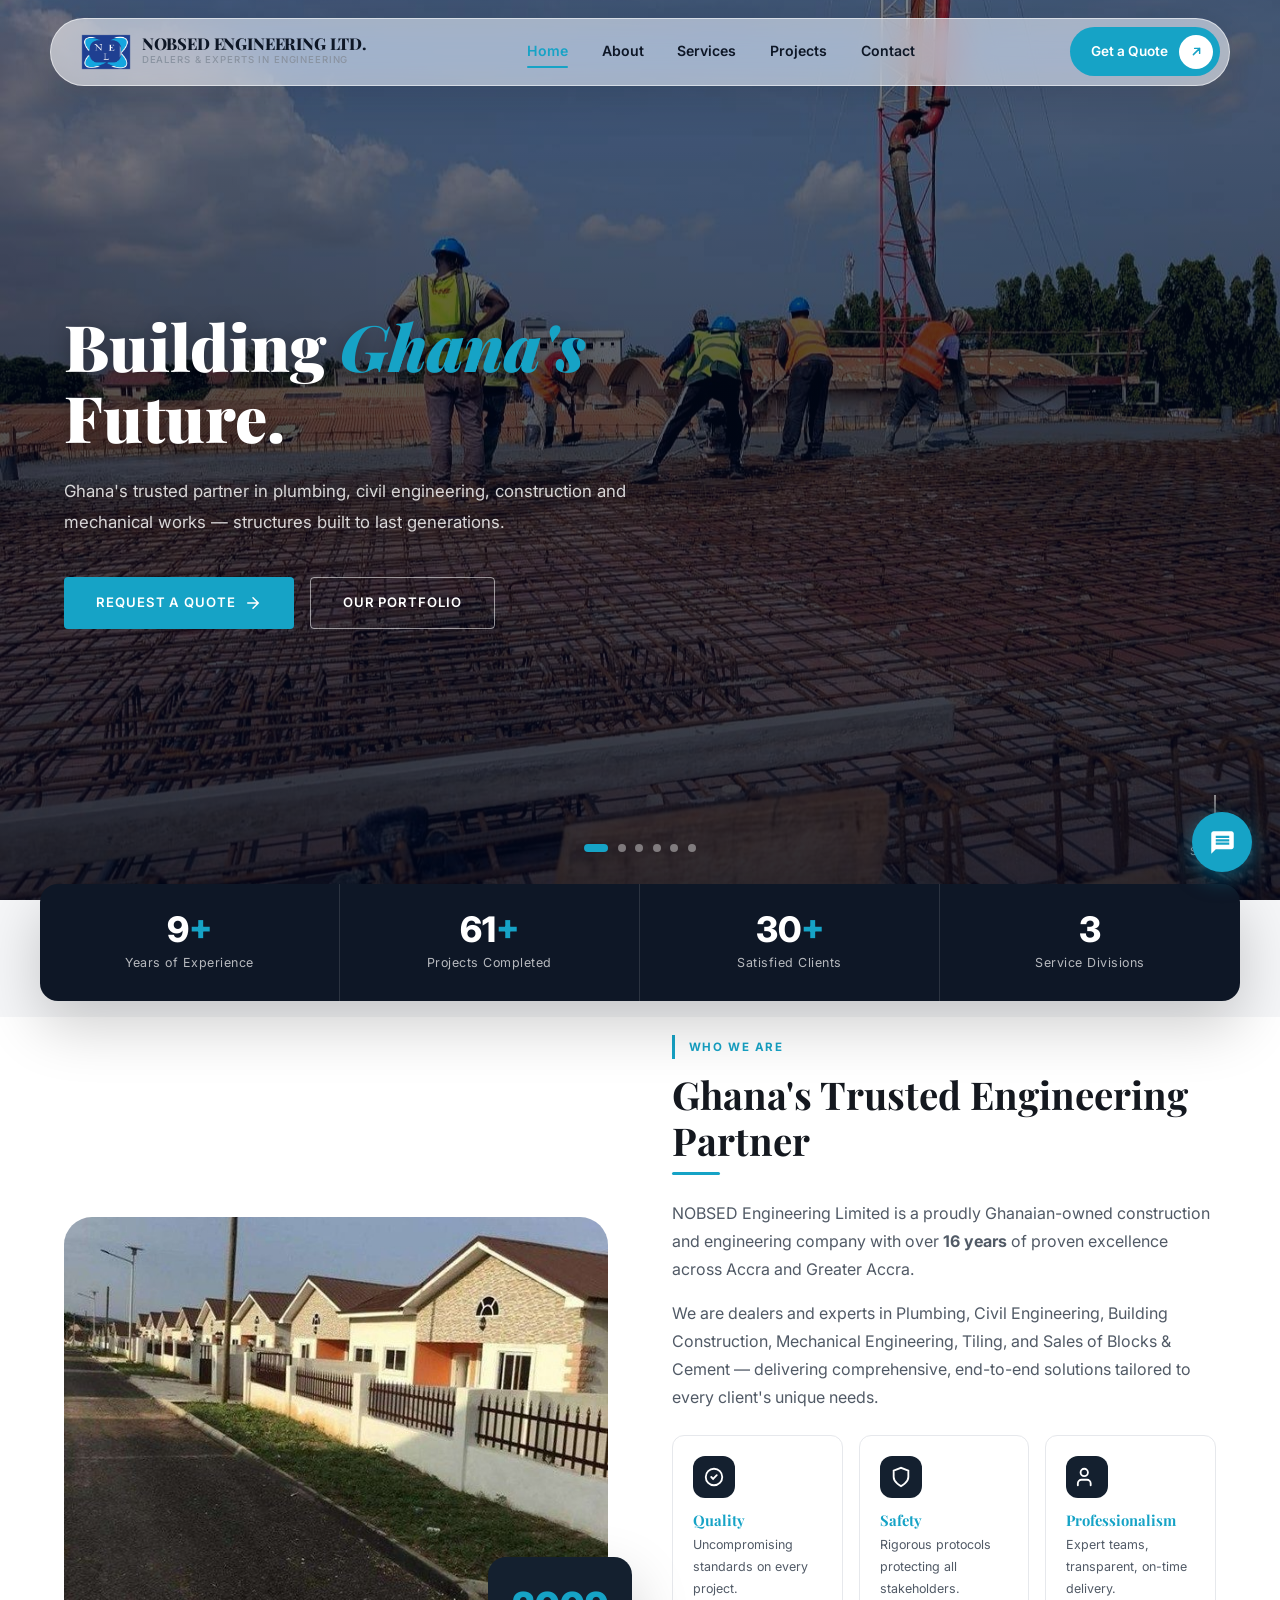
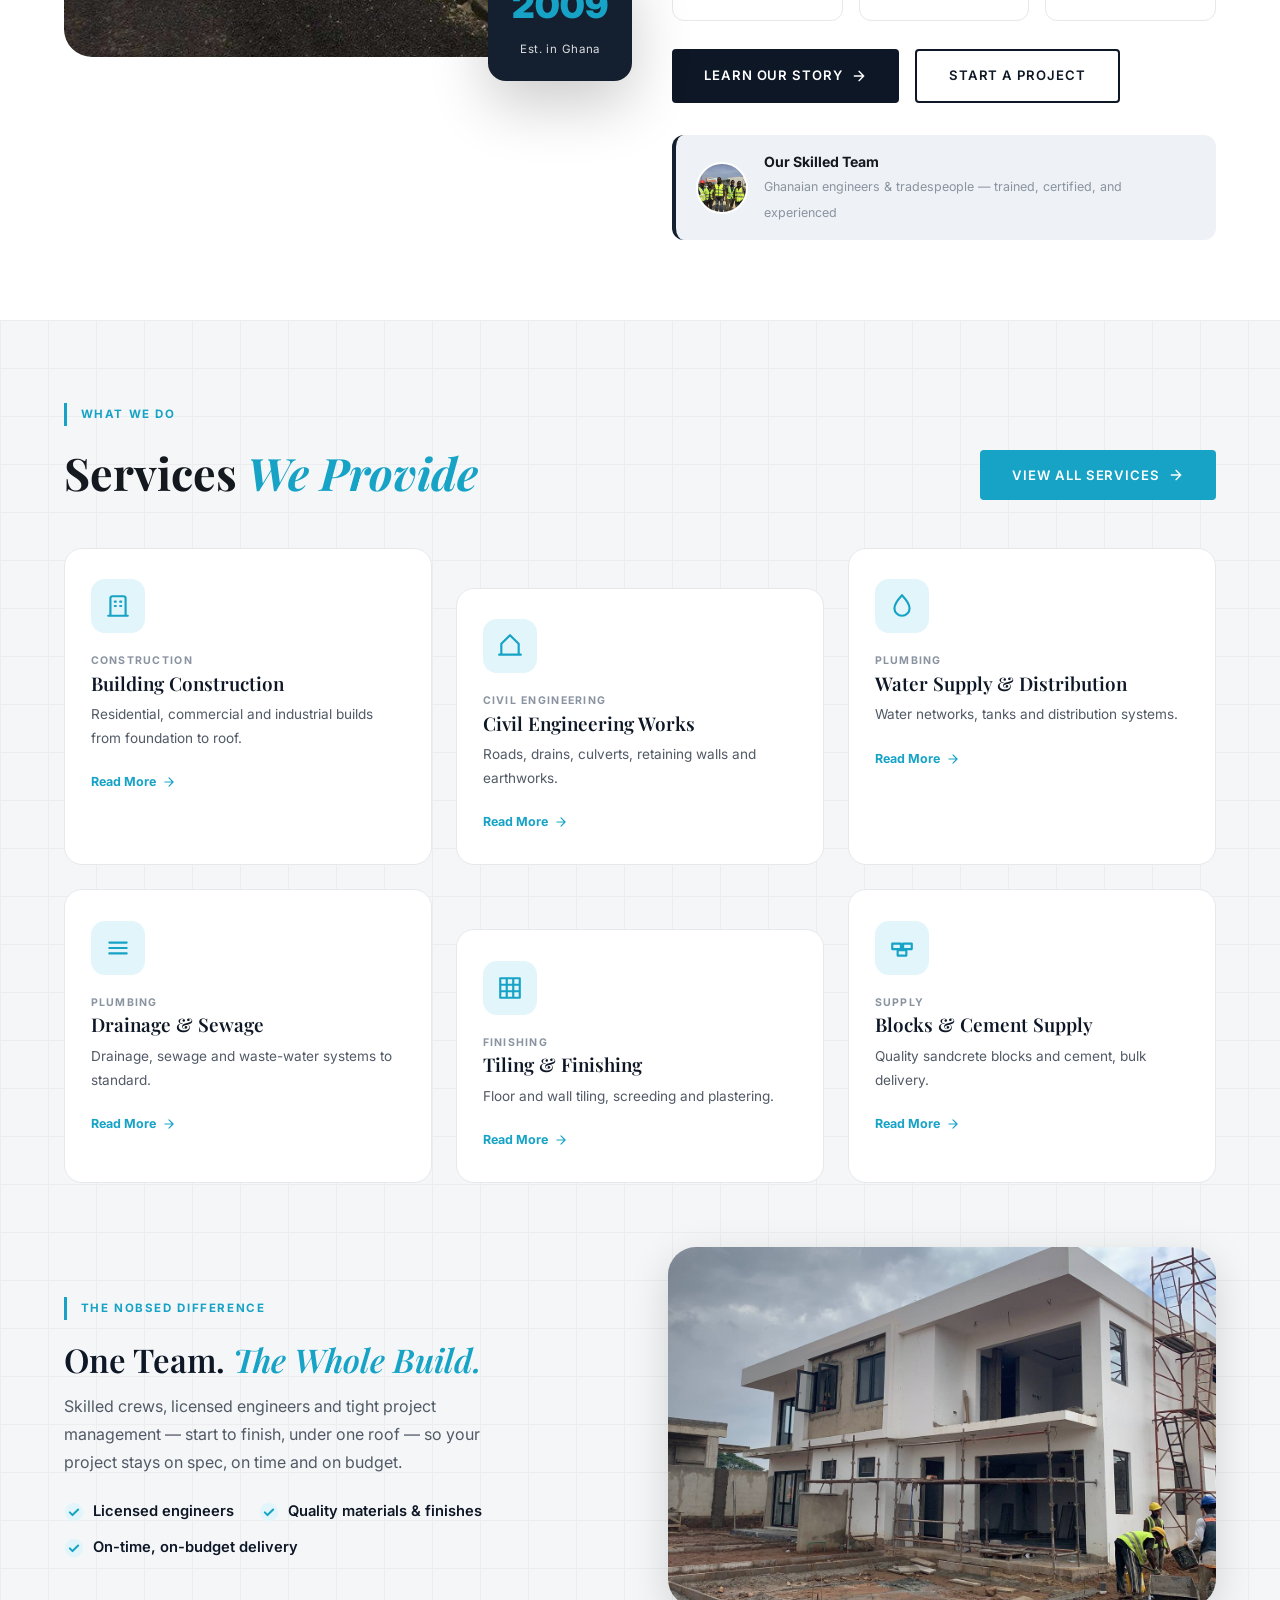
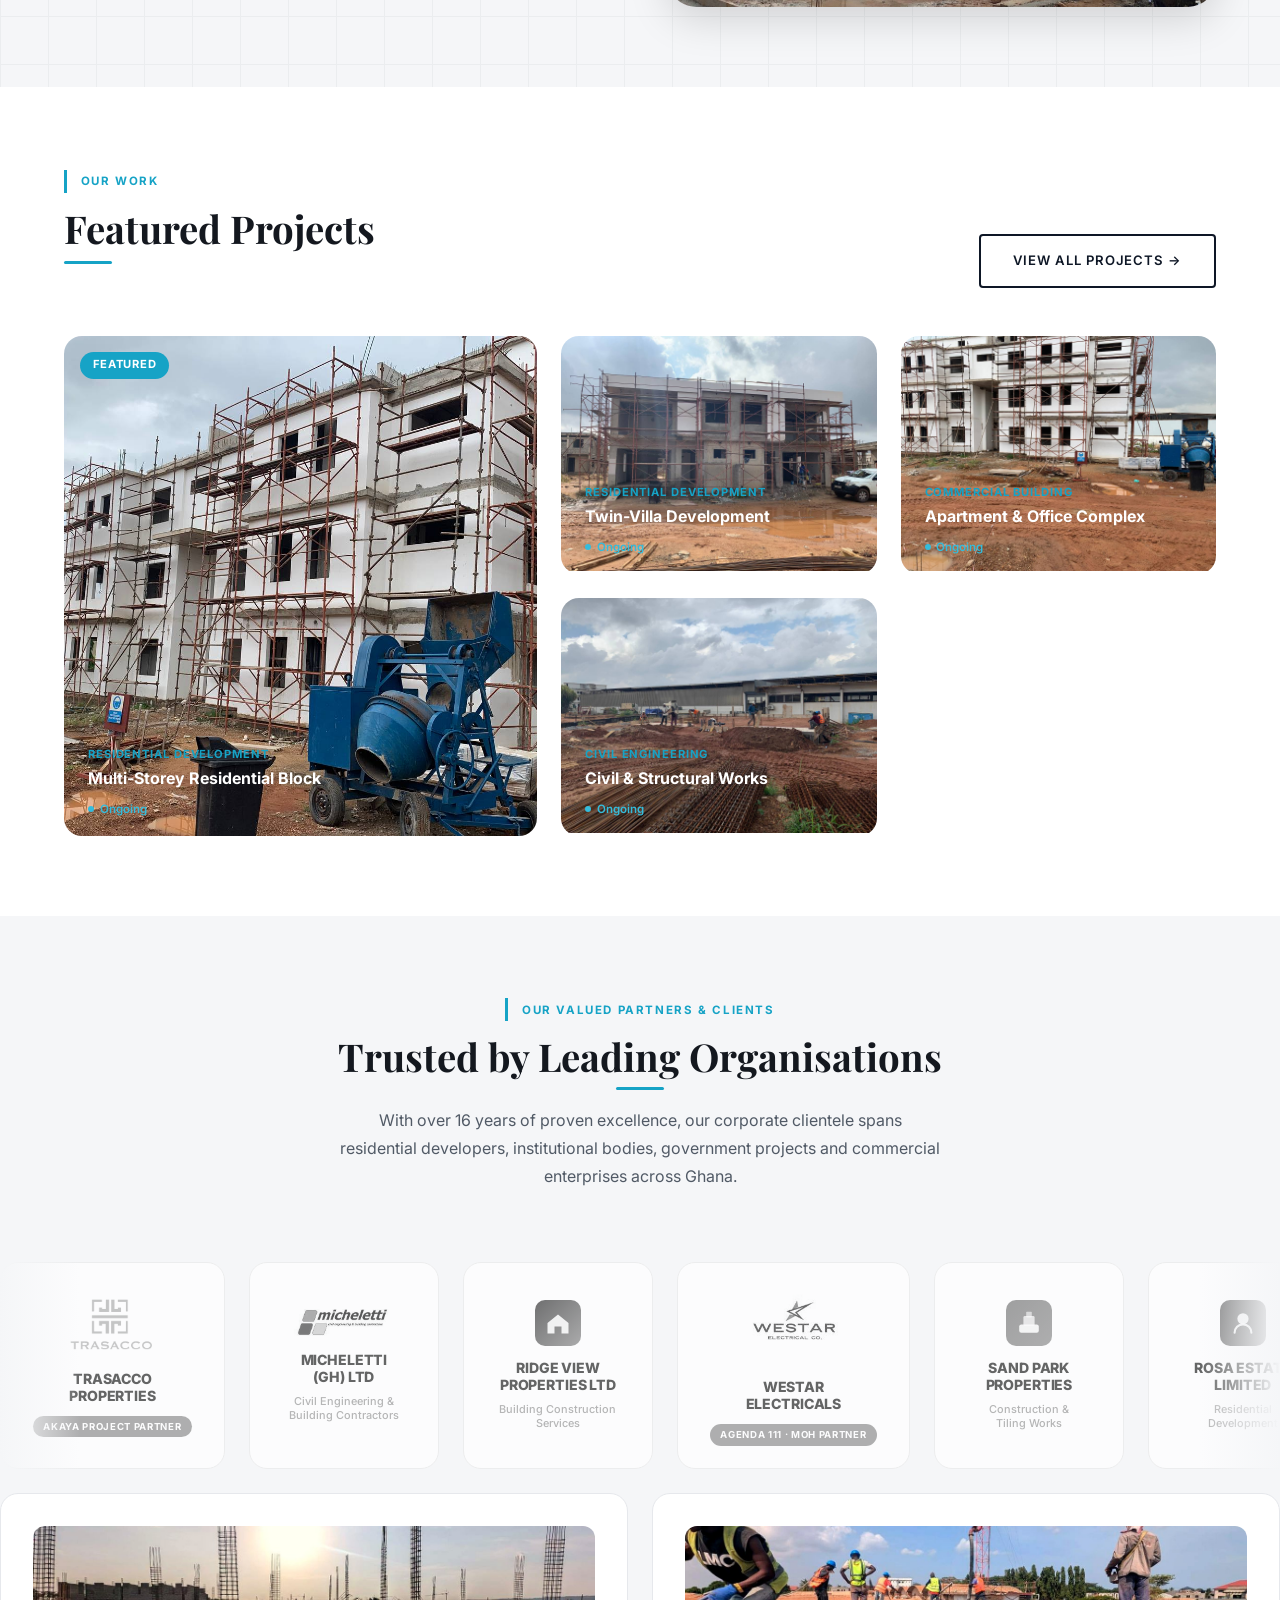
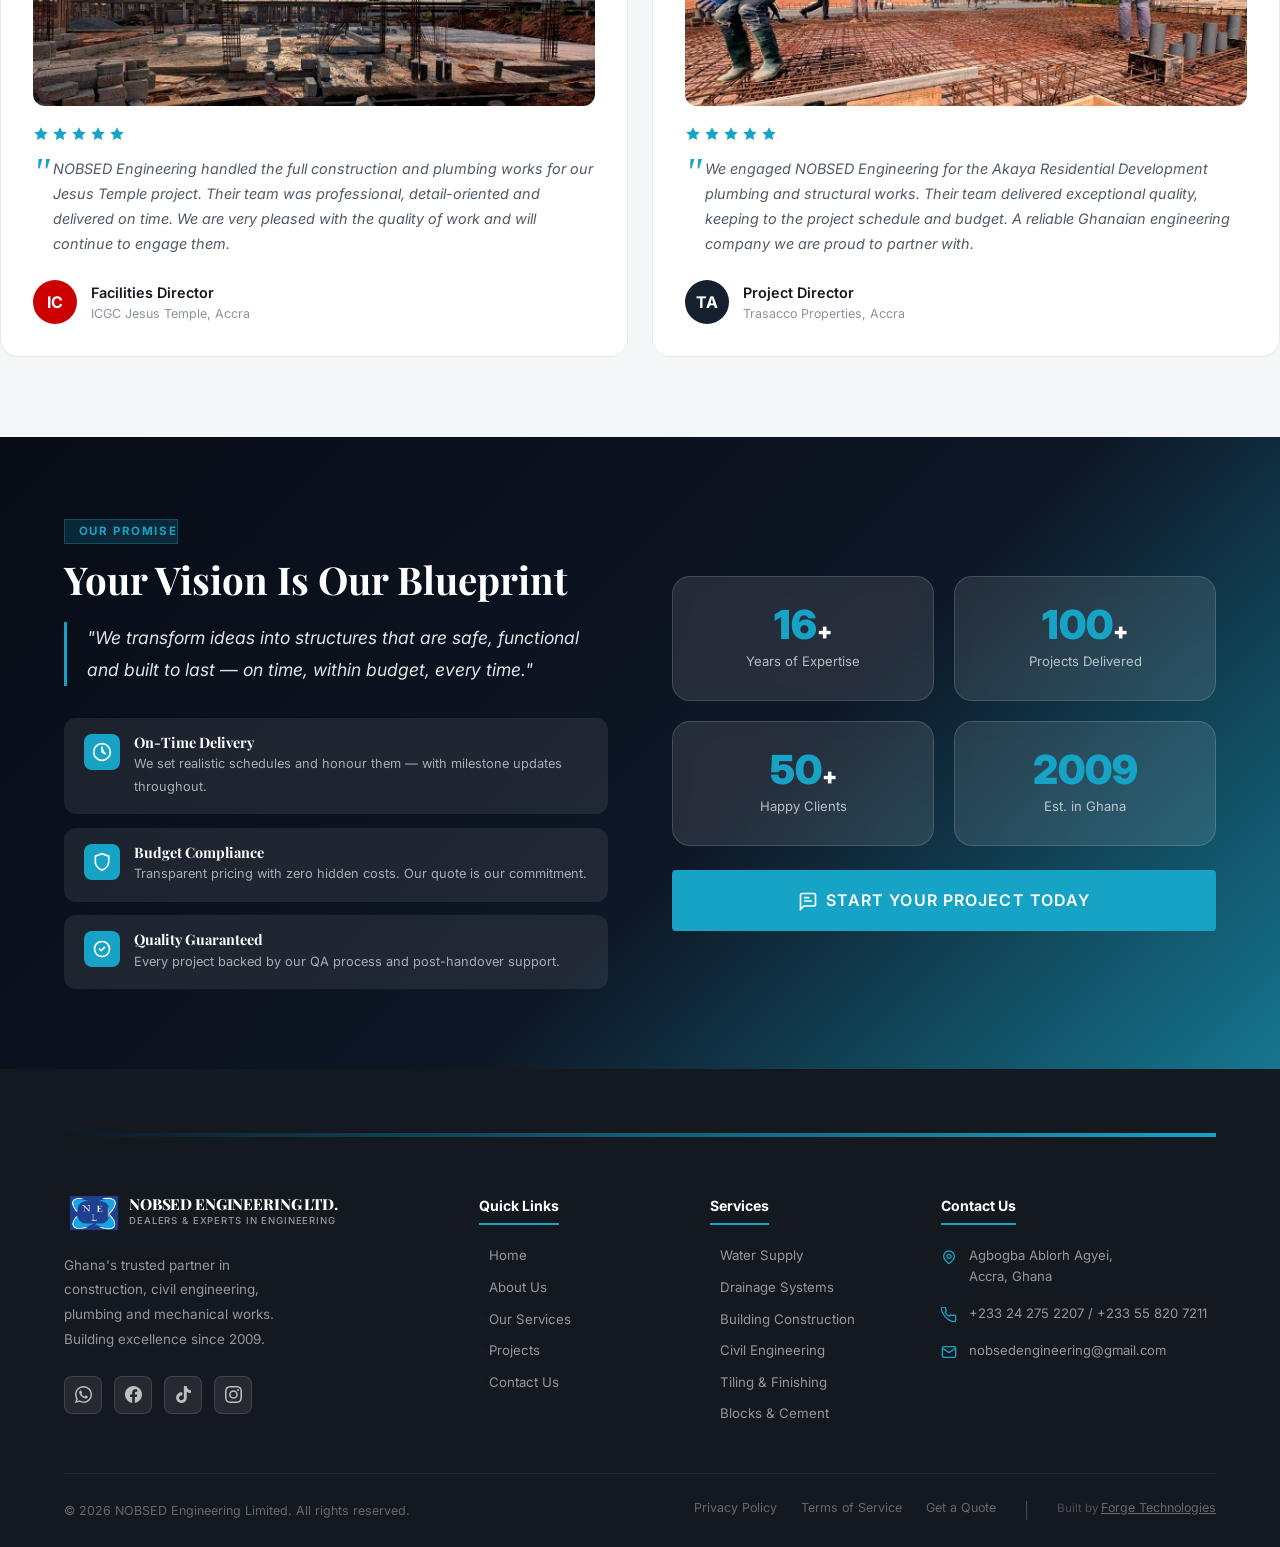
==== commit 8659787d: "Remove embedded Project Flythrough video section and media Co-Authored-By: Claude Opus 4.8 <noreply@" ====
--- a/index.html
+++ b/index.html
@@ -114,11 +114,6 @@
   .svc-edge-img img { height:280px; }
 }
 @media(max-width:560px){ .svc-stagger { grid-template-columns:1fr; } }
-
-/* ── SITE FLYTHROUGH VIDEO ── */
-.video-wrap { position:relative; border-radius:var(--radius-xl); overflow:hidden; box-shadow:var(--shadow-lg); background:var(--navy); }
-.video-wrap video { width:100%; display:block; aspect-ratio:16/9; object-fit:cover; }
-.video-credit { position:absolute; bottom:1rem; right:1rem; background:rgba(14,23,38,.55); backdrop-filter:blur(8px); -webkit-backdrop-filter:blur(8px); color:#fff; font-family:'Inter',sans-serif; font-size:.72rem; font-weight:600; letter-spacing:.08em; padding:.45rem .85rem; border-radius:100px; border:1px solid rgba(255,255,255,.18); }
 
 /* ── FEATURED PROJECTS ── */
 .projects-grid { display:grid; grid-template-columns:1.5fr 1fr 1fr; gap:1.5rem; }
@@ -529,24 +524,6 @@
   </div>
 </section>
 
-<!-- ════════════ SITE FLYTHROUGH VIDEO ════════════ -->
-<section class="section section-alt">
-  <div class="container">
-    <div class="sh center reveal">
-      <div class="tag" style="margin:0 auto">On Site</div>
-      <h2>Project <em>Flythrough</em></h2>
-      <div class="divider" style="margin:0 auto"></div>
-      <p>An aerial look at one of our active multi-storey builds in Accra.</p>
-    </div>
-    <div class="video-wrap reveal">
-      <video autoplay muted loop playsinline preload="metadata" poster="images/flythrough-poster.jpg">
-        <source src="nobsed-site-flythrough.mp4" type="video/mp4">
-      </video>
-      <span class="video-credit">Shot by Forge</span>
-    </div>
-  </div>
-</section>
-
 <!-- ════════════ CLIENTS & TESTIMONIALS ════════════ -->
 <section class="section section-alt">
   <div class="container">
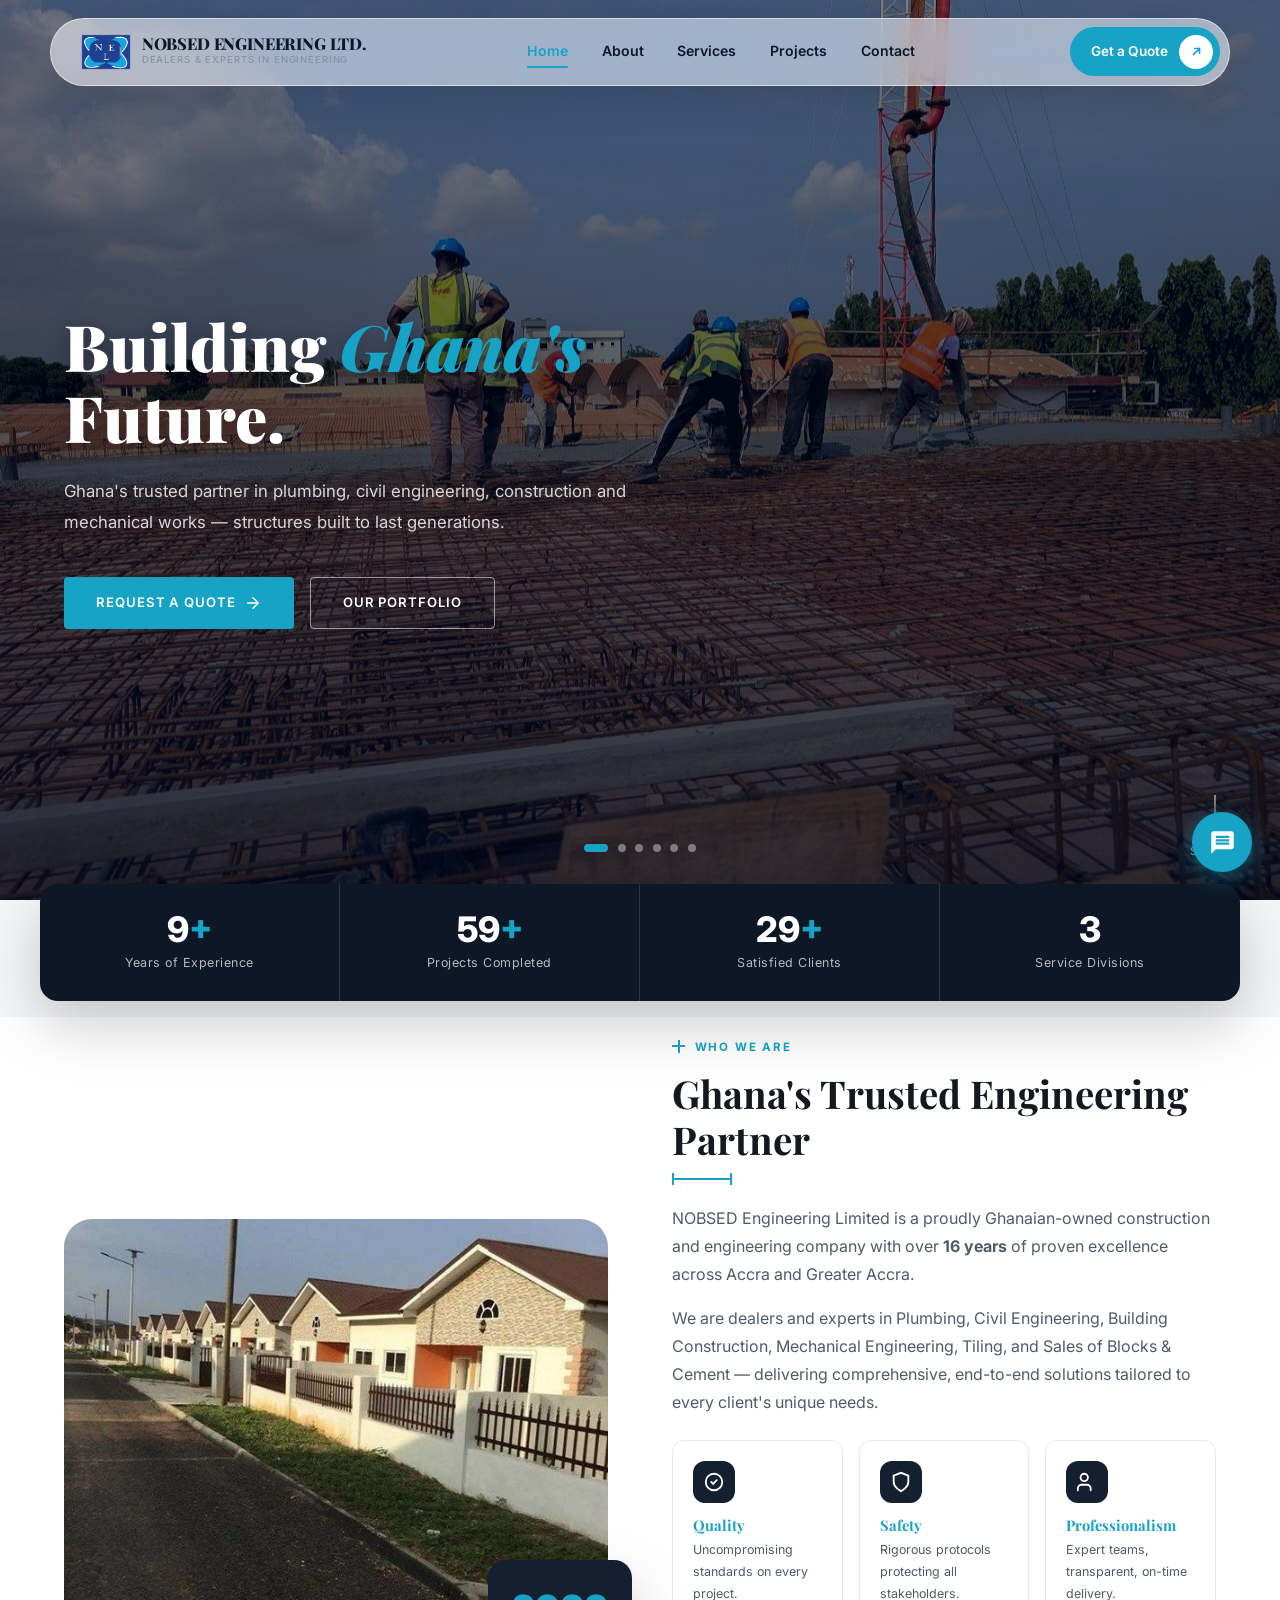
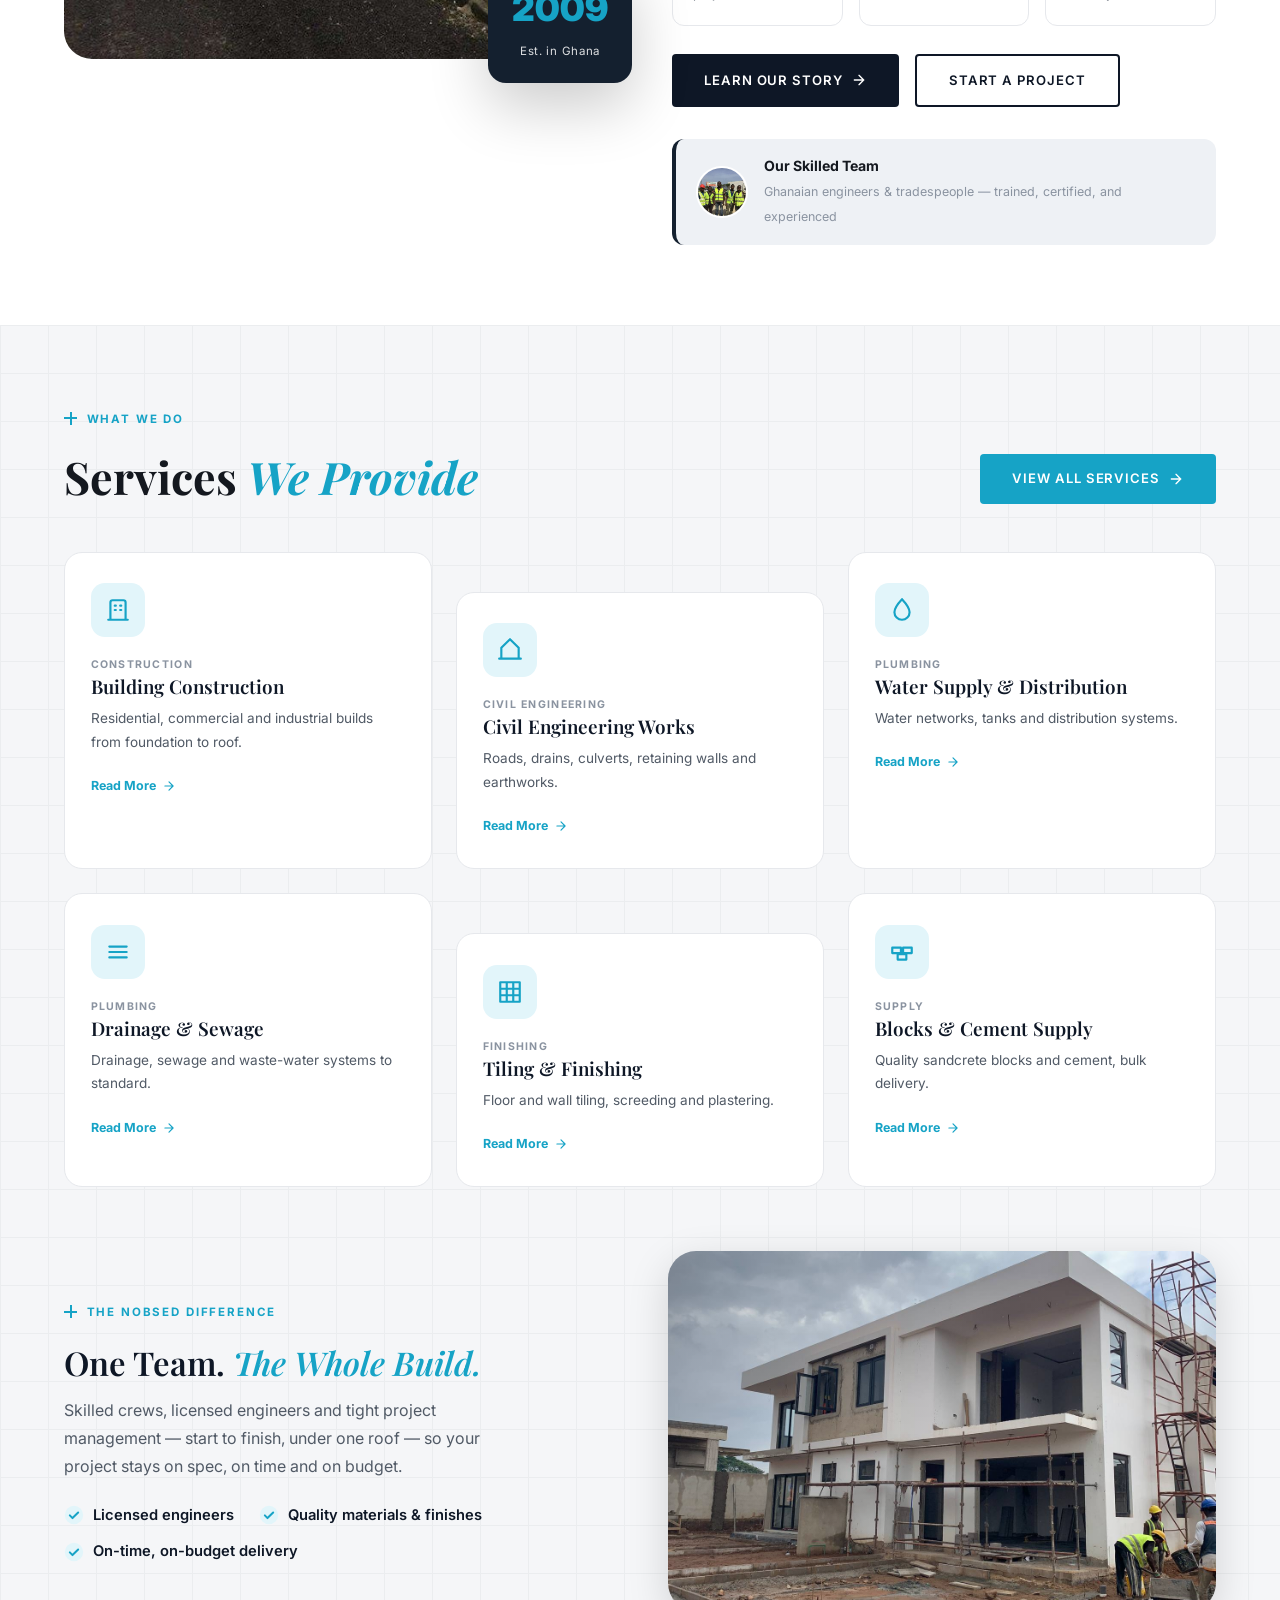
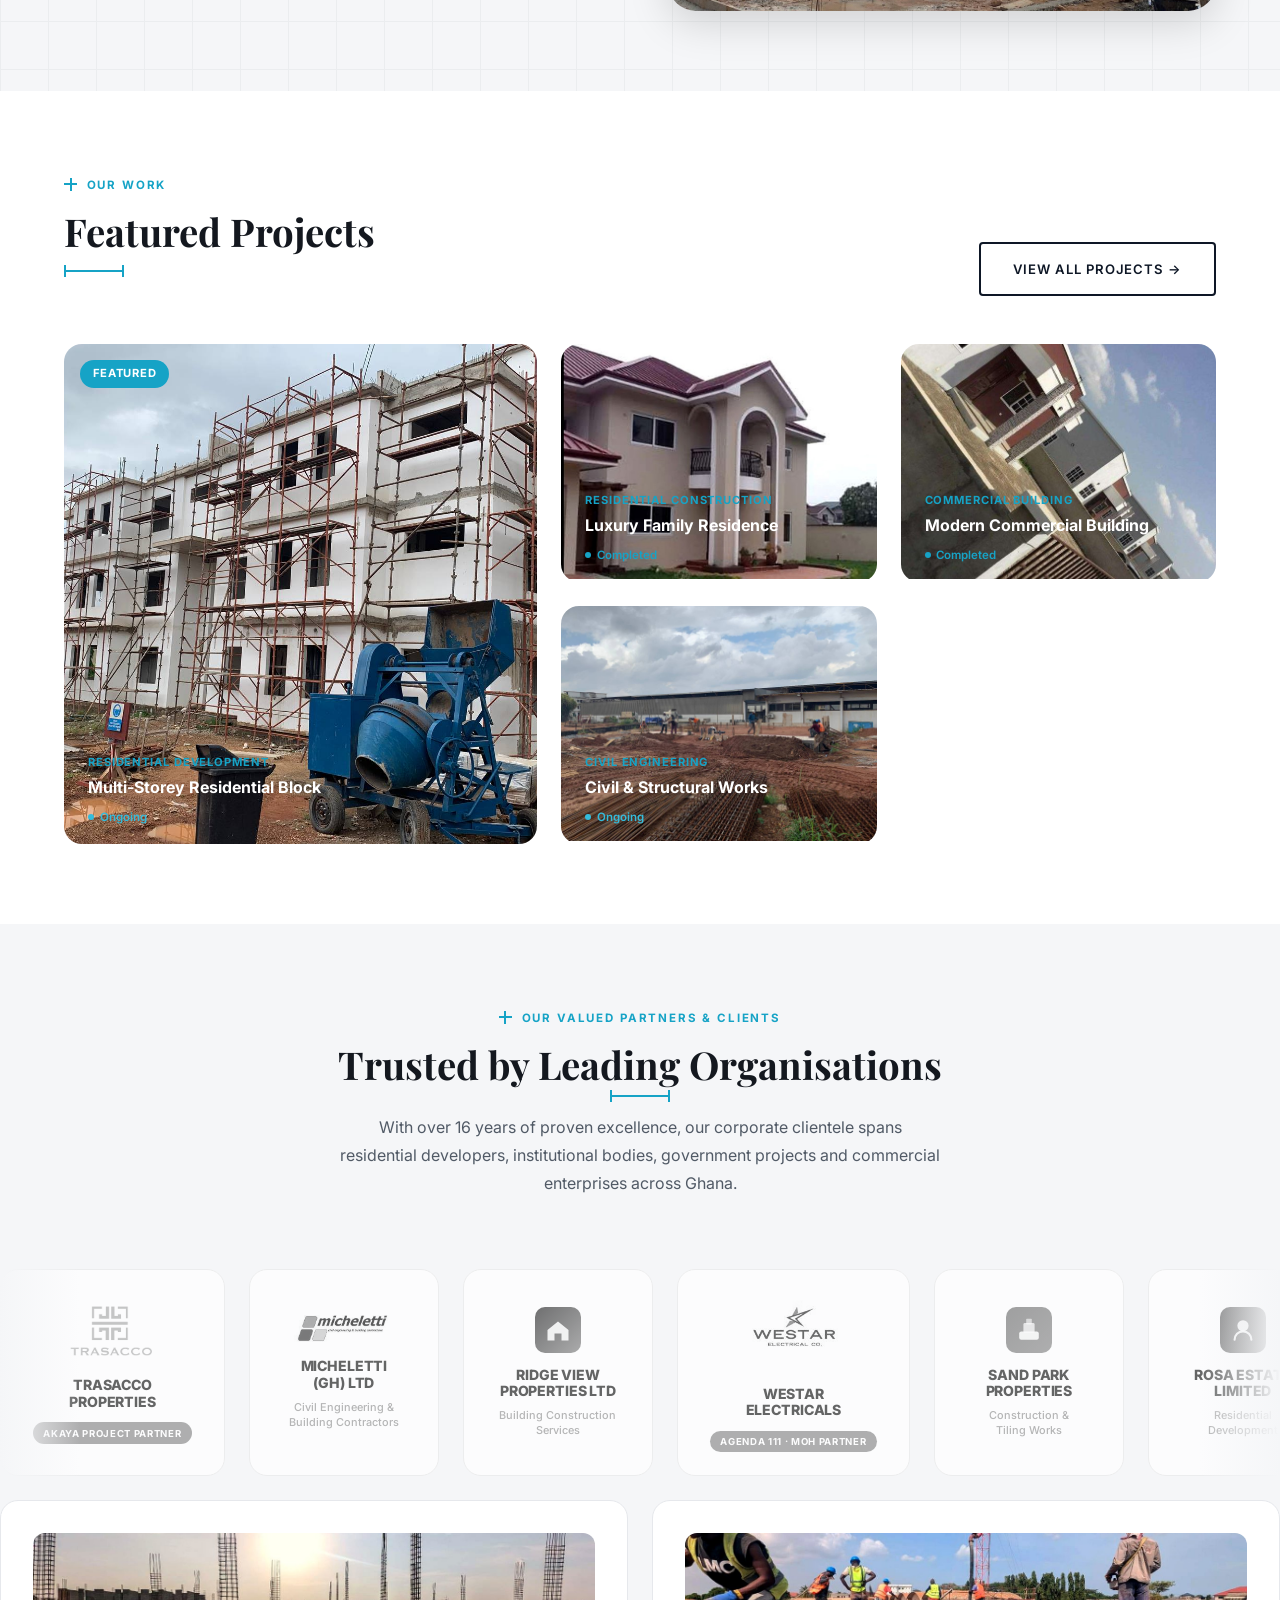
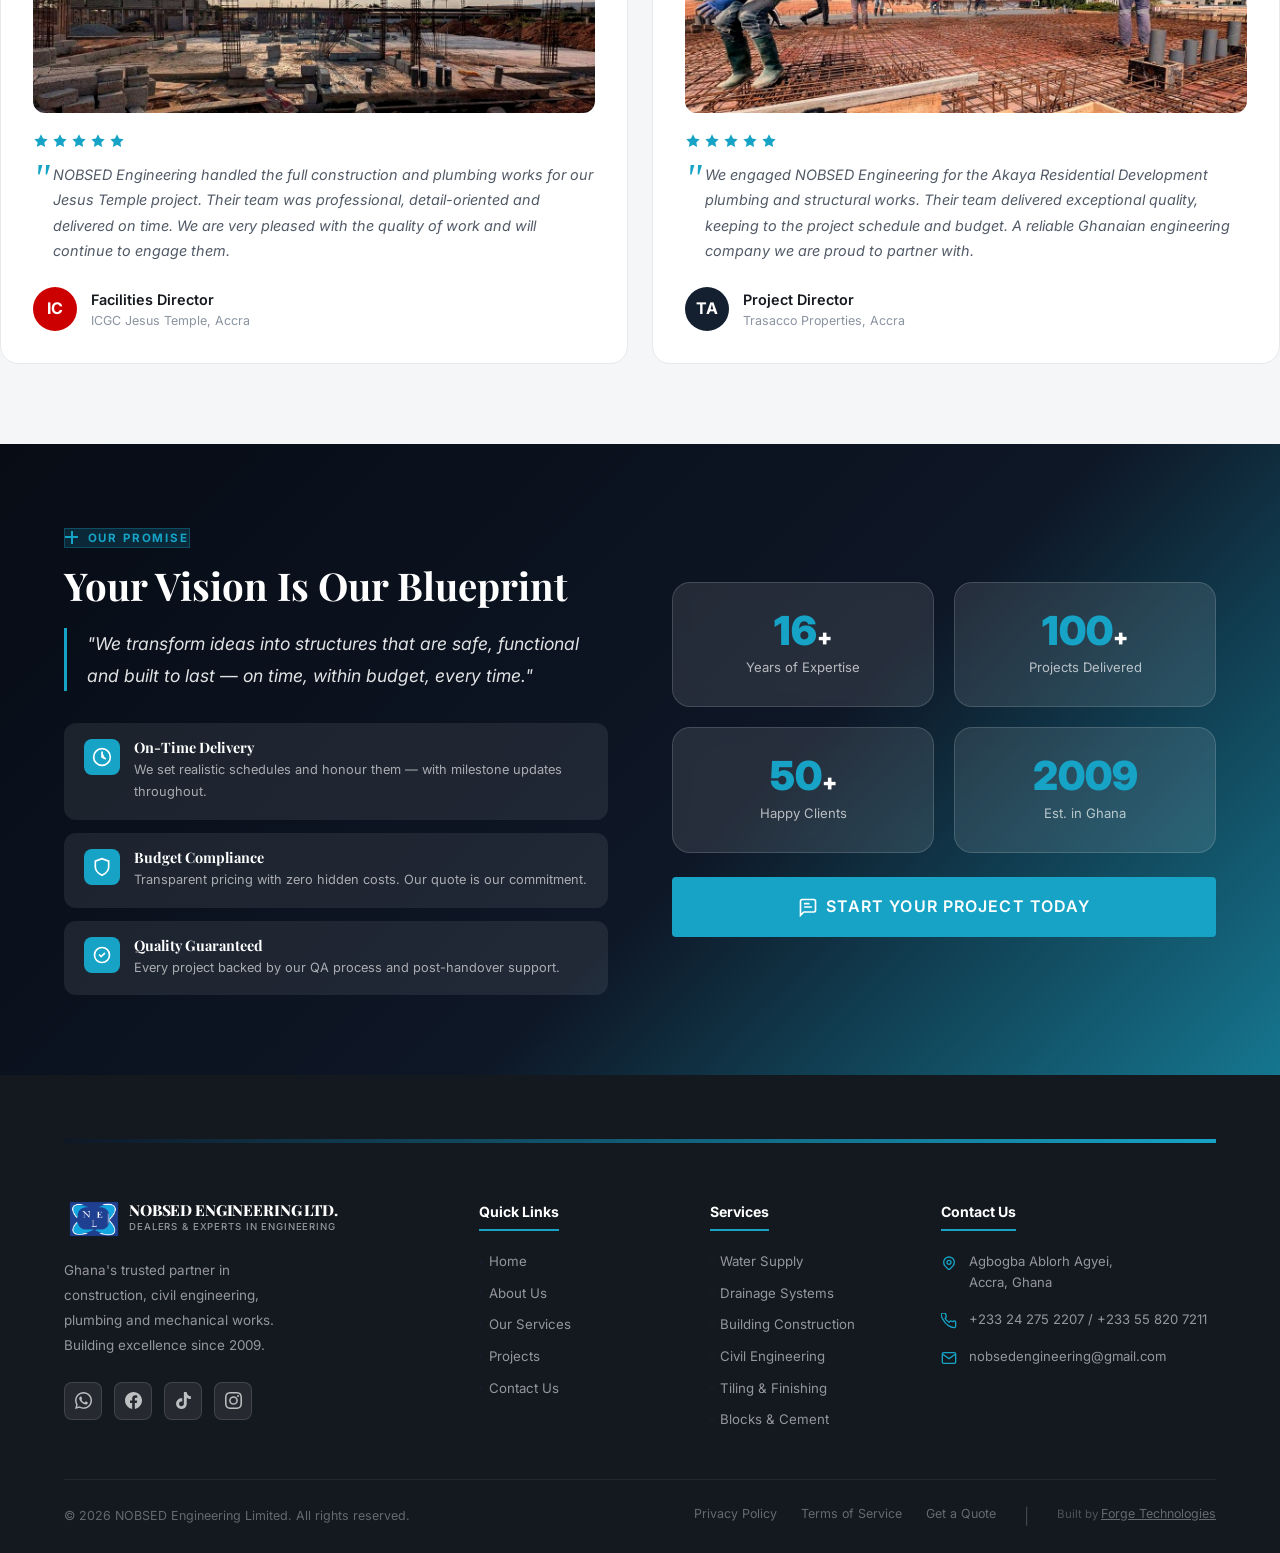
==== commit 83f96e5a: "Featured: swap two muddy in-progress cards for completed buildings; revert Services images to origin" ====
--- a/index.html
+++ b/index.html
@@ -494,21 +494,21 @@
         </div>
       </div>
       <div class="proj-card reveal d1">
-        <img src="images/feat-twin.jpg" alt="Twin two-storey residential development under construction" loading="lazy">
+        <img src="images/featured-residential.jpg" alt="Completed luxury family residence by NOBSED Engineering" loading="lazy">
         <div class="proj-overlay"></div>
         <div class="proj-info">
-          <div class="proj-cat">Residential Development</div>
-          <h4>Twin-Villa Development</h4>
-          <div class="proj-status ongoing"><div class="proj-status-dot"></div>Ongoing</div>
+          <div class="proj-cat">Residential Construction</div>
+          <h4>Luxury Family Residence</h4>
+          <div class="proj-status done"><div class="proj-status-dot"></div>Completed</div>
         </div>
       </div>
       <div class="proj-card reveal d2">
-        <img src="images/feat-block.jpg" alt="Apartment and office complex under construction" loading="lazy">
+        <img src="images/projects/Picture9.jpg" alt="Completed modern multi-storey building" loading="lazy">
         <div class="proj-overlay"></div>
         <div class="proj-info">
           <div class="proj-cat">Commercial Building</div>
-          <h4>Apartment &amp; Office Complex</h4>
-          <div class="proj-status ongoing"><div class="proj-status-dot"></div>Ongoing</div>
+          <h4>Modern Commercial Building</h4>
+          <div class="proj-status done"><div class="proj-status-dot"></div>Completed</div>
         </div>
       </div>
       <div class="proj-card reveal d1" style="margin-top:0">
--- a/style.css
+++ b/style.css
@@ -84,9 +84,15 @@
 .section-dark { background: var(--charcoal); }
 
 /* ── TAG / BADGE ── */
-.tag { display:inline-block; background:transparent; color:var(--blue); font-family:'Inter',sans-serif; font-size:.72rem; font-weight:700; letter-spacing:.14em; text-transform:uppercase; padding:.15rem 0 .15rem .85rem; border-left:3px solid var(--blue); border-radius:0; margin-bottom:.75rem; }
-.tag-gold { color:var(--gold-dark); border-left-color:var(--gold); }
-.divider { width:48px; height:3px; background:var(--blue); border-radius:2px; margin:.6rem 0 1.5rem; }
+/* Eyebrow with a surveyor's crosshair marker */
+.tag { display:inline-block; background:transparent; color:var(--blue); font-family:'Inter',sans-serif; font-size:.72rem; font-weight:700; letter-spacing:.16em; text-transform:uppercase; padding:0; margin-bottom:.85rem; }
+.tag::before { content:''; display:inline-block; vertical-align:middle; width:13px; height:13px; margin:-3px .6rem 0 0; background:linear-gradient(var(--blue),var(--blue)) no-repeat center/100% 2px, linear-gradient(var(--blue),var(--blue)) no-repeat center/2px 100%; }
+.tag-gold { color:var(--blue); }
+/* Blueprint dimension-line divider (end ticks) */
+.divider { position:relative; width:60px; height:2px; background:var(--blue); margin:1rem 0 1.5rem; }
+.divider::before, .divider::after { content:''; position:absolute; top:-5px; width:2px; height:12px; background:var(--blue); }
+.divider::before { left:0; }
+.divider::after { right:0; }
 h1 em, h2 em, h3 em { font-style:italic; color:var(--blue); }
 
 /* ── BUTTONS ── */
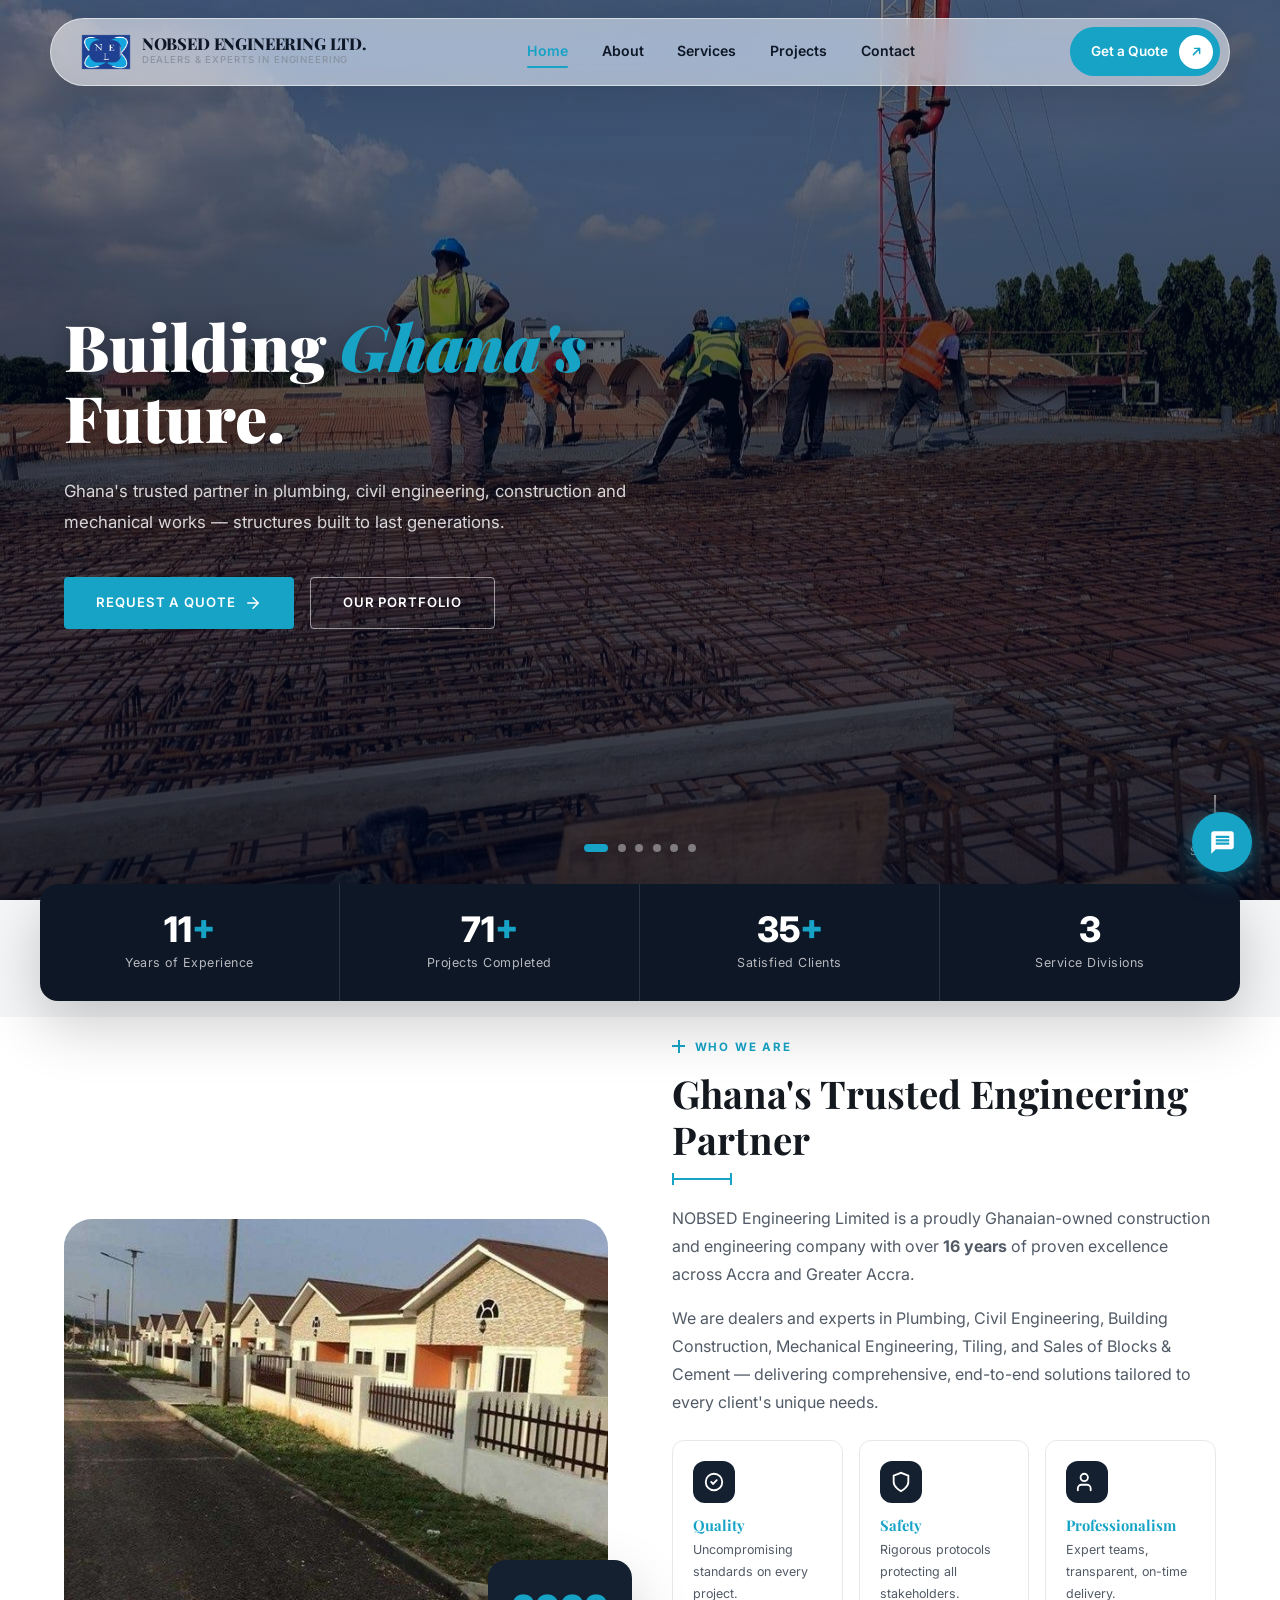
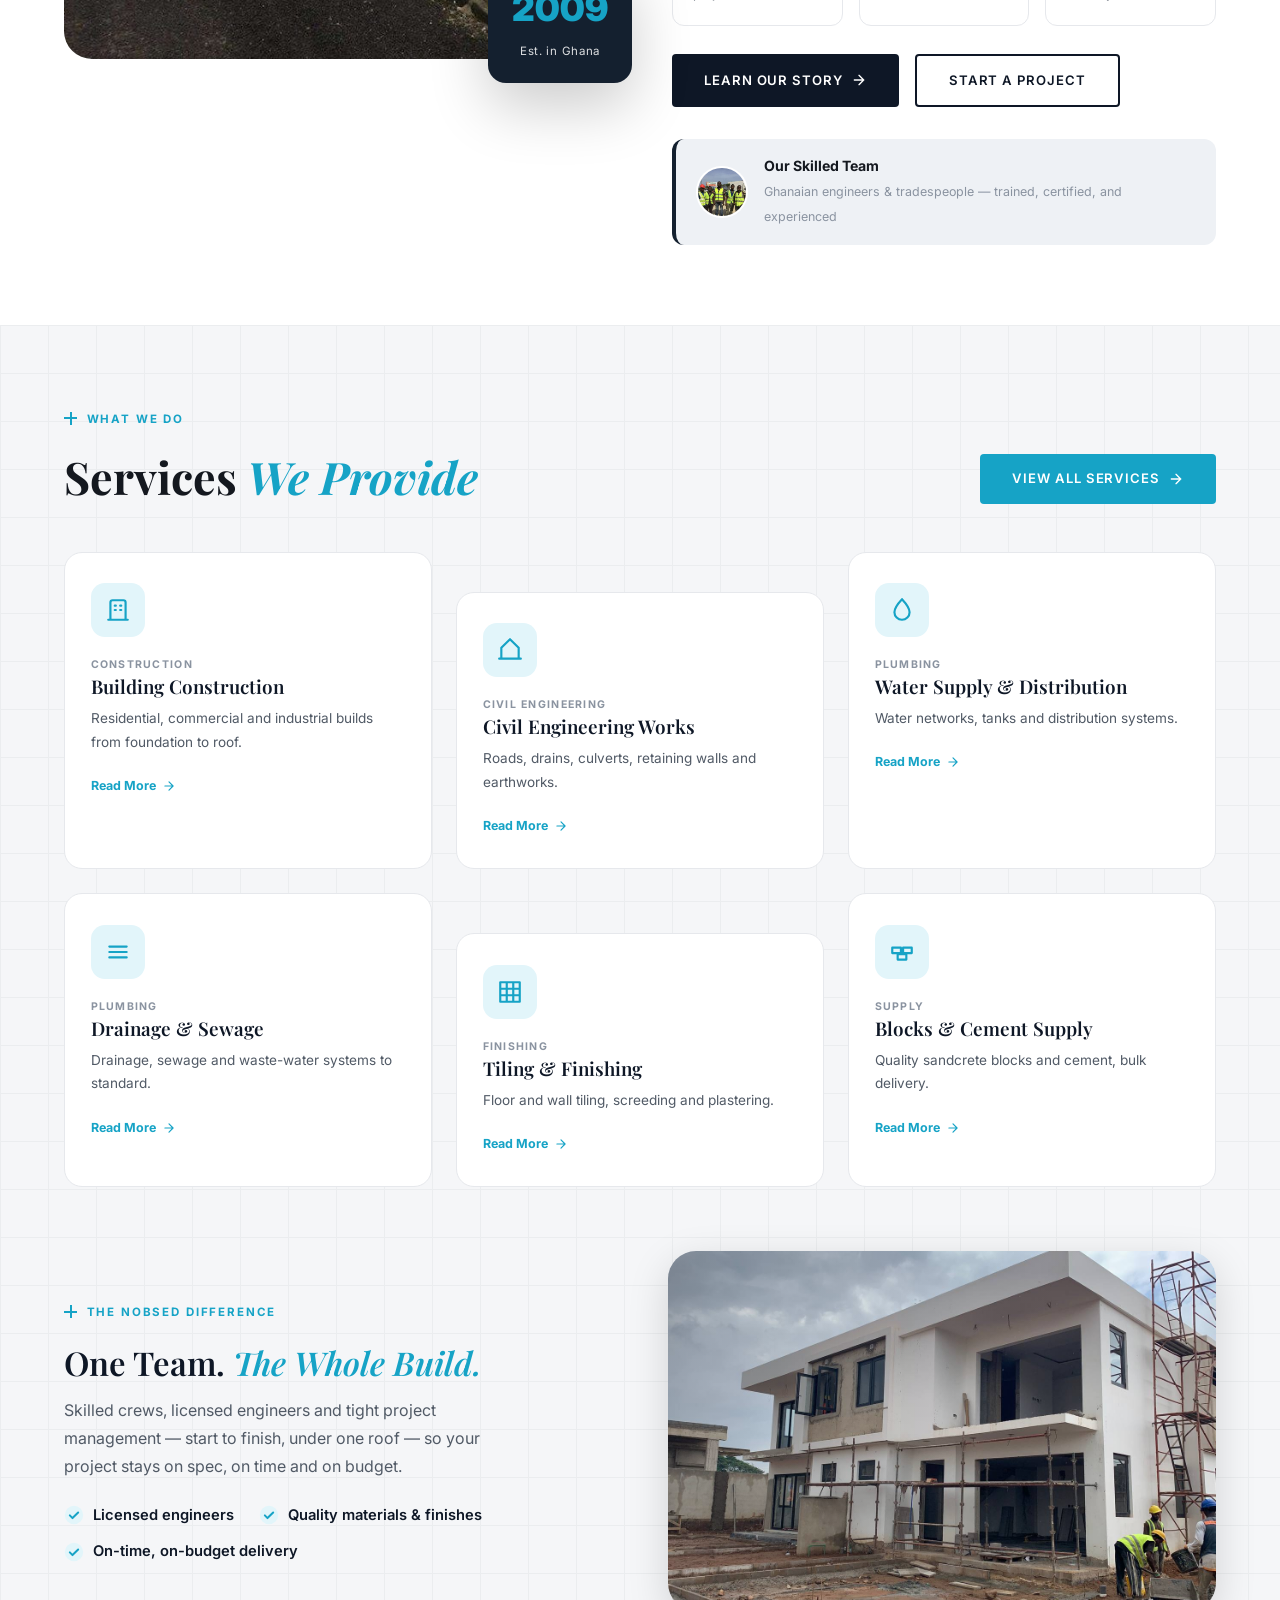
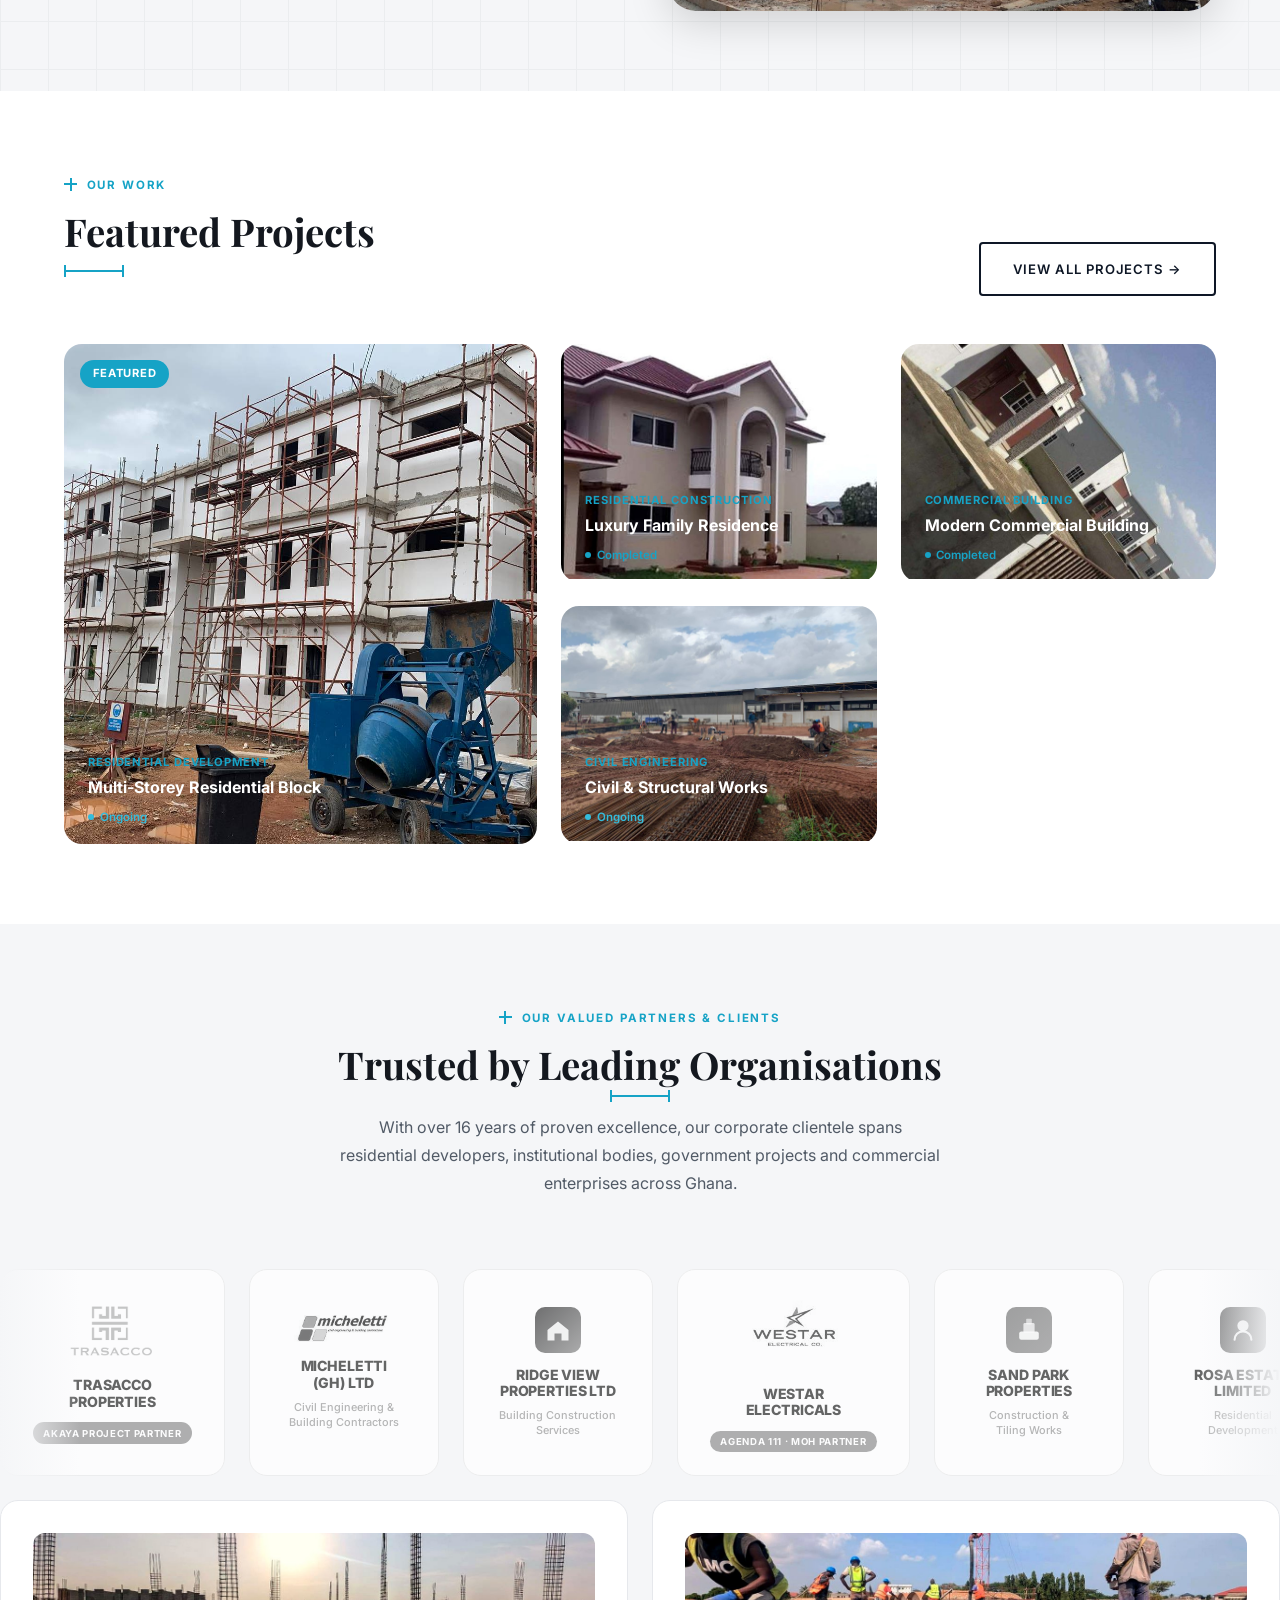
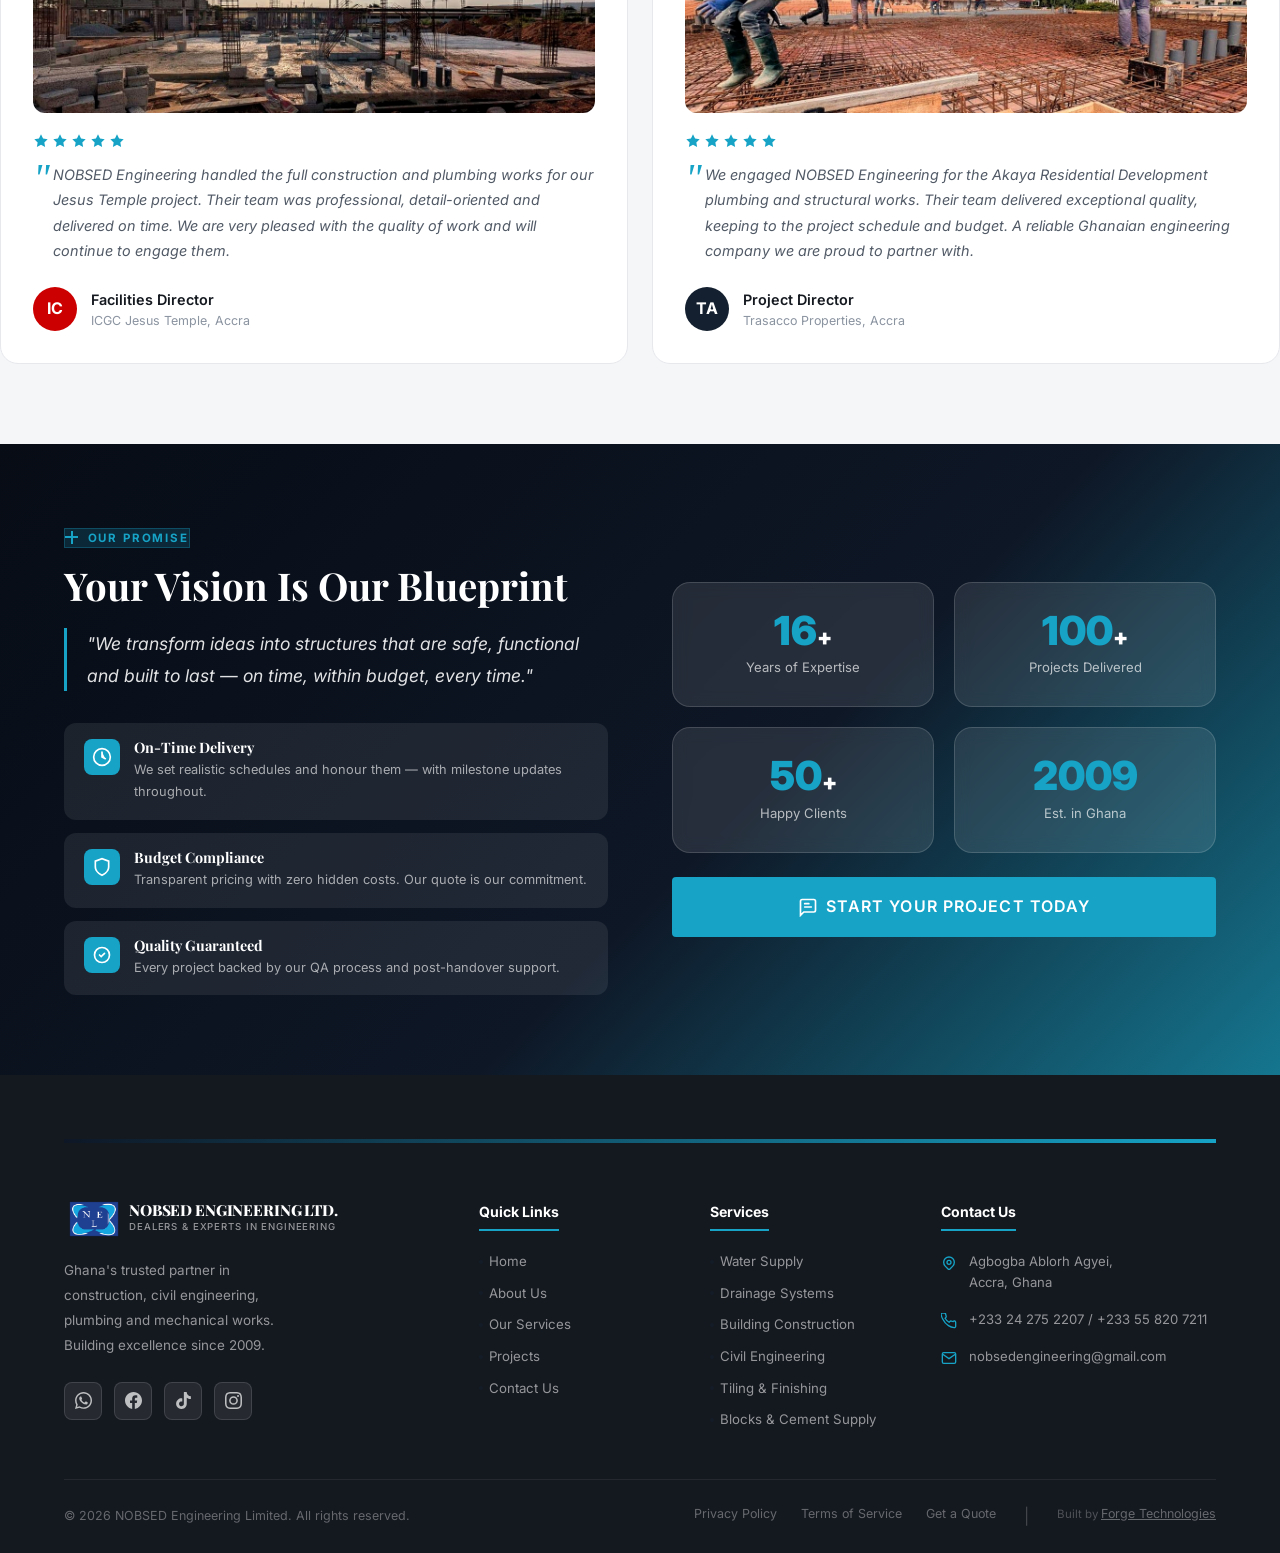
==== commit 183df16b: "SEO foundation + footer: add Blocks & Cement Supply everywhere; robots.txt, sitemap.xml, canonical t" ====
--- a/index.html
+++ b/index.html
@@ -7,6 +7,7 @@
 <meta name="description" content="Ghana's trusted partner in Plumbing, Civil Engineering, Building Construction and Mechanical works. Based in Accra since 2009.">
 <link rel="icon" type="image/png" href="images/Logo.png">
 <link rel="stylesheet" href="style.css">
+<link rel="canonical" href="https://ramzy-tla.github.io/Nobsed/index.html">
 <style>
 /* ══ HOME-SPECIFIC STYLES ══════════════════════════════ */
 
@@ -209,6 +210,46 @@
   <meta name="twitter:title" content="NOBSED Engineering Ltd — Building Excellence Since 2009">
   <meta name="twitter:description" content="Ghana's trusted partner in Plumbing, Civil Engineering, Building Construction and Mechanical works. Based in Accra since 2009.">
   <meta name="twitter:image" content="https://ramzy-tla.github.io/Nobsed/images/og-preview.jpg">
+  <!-- Structured data: Local Business / General Contractor -->
+  <script type="application/ld+json">
+  {
+    "@context": "https://schema.org",
+    "@type": "GeneralContractor",
+    "name": "NOBSED Engineering Limited",
+    "alternateName": "NOBSED Engineering Ltd",
+    "description": "Ghanaian-owned construction and engineering firm in Accra since 2009 — plumbing, civil engineering, building construction, tiling and blocks & cement supply.",
+    "url": "https://ramzy-tla.github.io/Nobsed/",
+    "logo": "https://ramzy-tla.github.io/Nobsed/images/Logo.png",
+    "image": "https://ramzy-tla.github.io/Nobsed/images/og-preview.jpg",
+    "telephone": "+233242752207",
+    "email": "nobsedengineering@gmail.com",
+    "foundingDate": "2009",
+    "priceRange": "$$",
+    "address": {
+      "@type": "PostalAddress",
+      "streetAddress": "Agbogba Ablorh Agyei",
+      "addressLocality": "Accra",
+      "addressRegion": "Greater Accra",
+      "addressCountry": "GH"
+    },
+    "geo": { "@type": "GeoCoordinates", "latitude": 5.6837, "longitude": -0.1870 },
+    "areaServed": { "@type": "Place", "name": "Accra and Greater Ghana" },
+    "openingHoursSpecification": [{
+      "@type": "OpeningHoursSpecification",
+      "dayOfWeek": ["Monday","Tuesday","Wednesday","Thursday","Friday","Saturday"],
+      "opens": "08:00", "closes": "17:00"
+    }],
+    "sameAs": ["https://wa.me/233242752207"],
+    "makesOffer": [
+      { "@type": "Offer", "itemOffered": { "@type": "Service", "name": "Plumbing & Water Systems" } },
+      { "@type": "Offer", "itemOffered": { "@type": "Service", "name": "Drainage & Sewage Systems" } },
+      { "@type": "Offer", "itemOffered": { "@type": "Service", "name": "Building Construction" } },
+      { "@type": "Offer", "itemOffered": { "@type": "Service", "name": "Civil Engineering Works" } },
+      { "@type": "Offer", "itemOffered": { "@type": "Service", "name": "Tiling & Finishing" } },
+      { "@type": "Offer", "itemOffered": { "@type": "Service", "name": "Blocks & Cement Supply" } }
+    ]
+  }
+  </script>
 </head>
 <body>
 
@@ -797,7 +838,7 @@
           <li><a href="services.html">Building Construction</a></li>
           <li><a href="services.html">Civil Engineering</a></li>
           <li><a href="services.html">Tiling &amp; Finishing</a></li>
-          <li><a href="services.html">Blocks &amp; Cement</a></li>
+          <li><a href="services.html">Blocks &amp; Cement Supply</a></li>
         </ul>
       </div>
       <div class="footer-col">
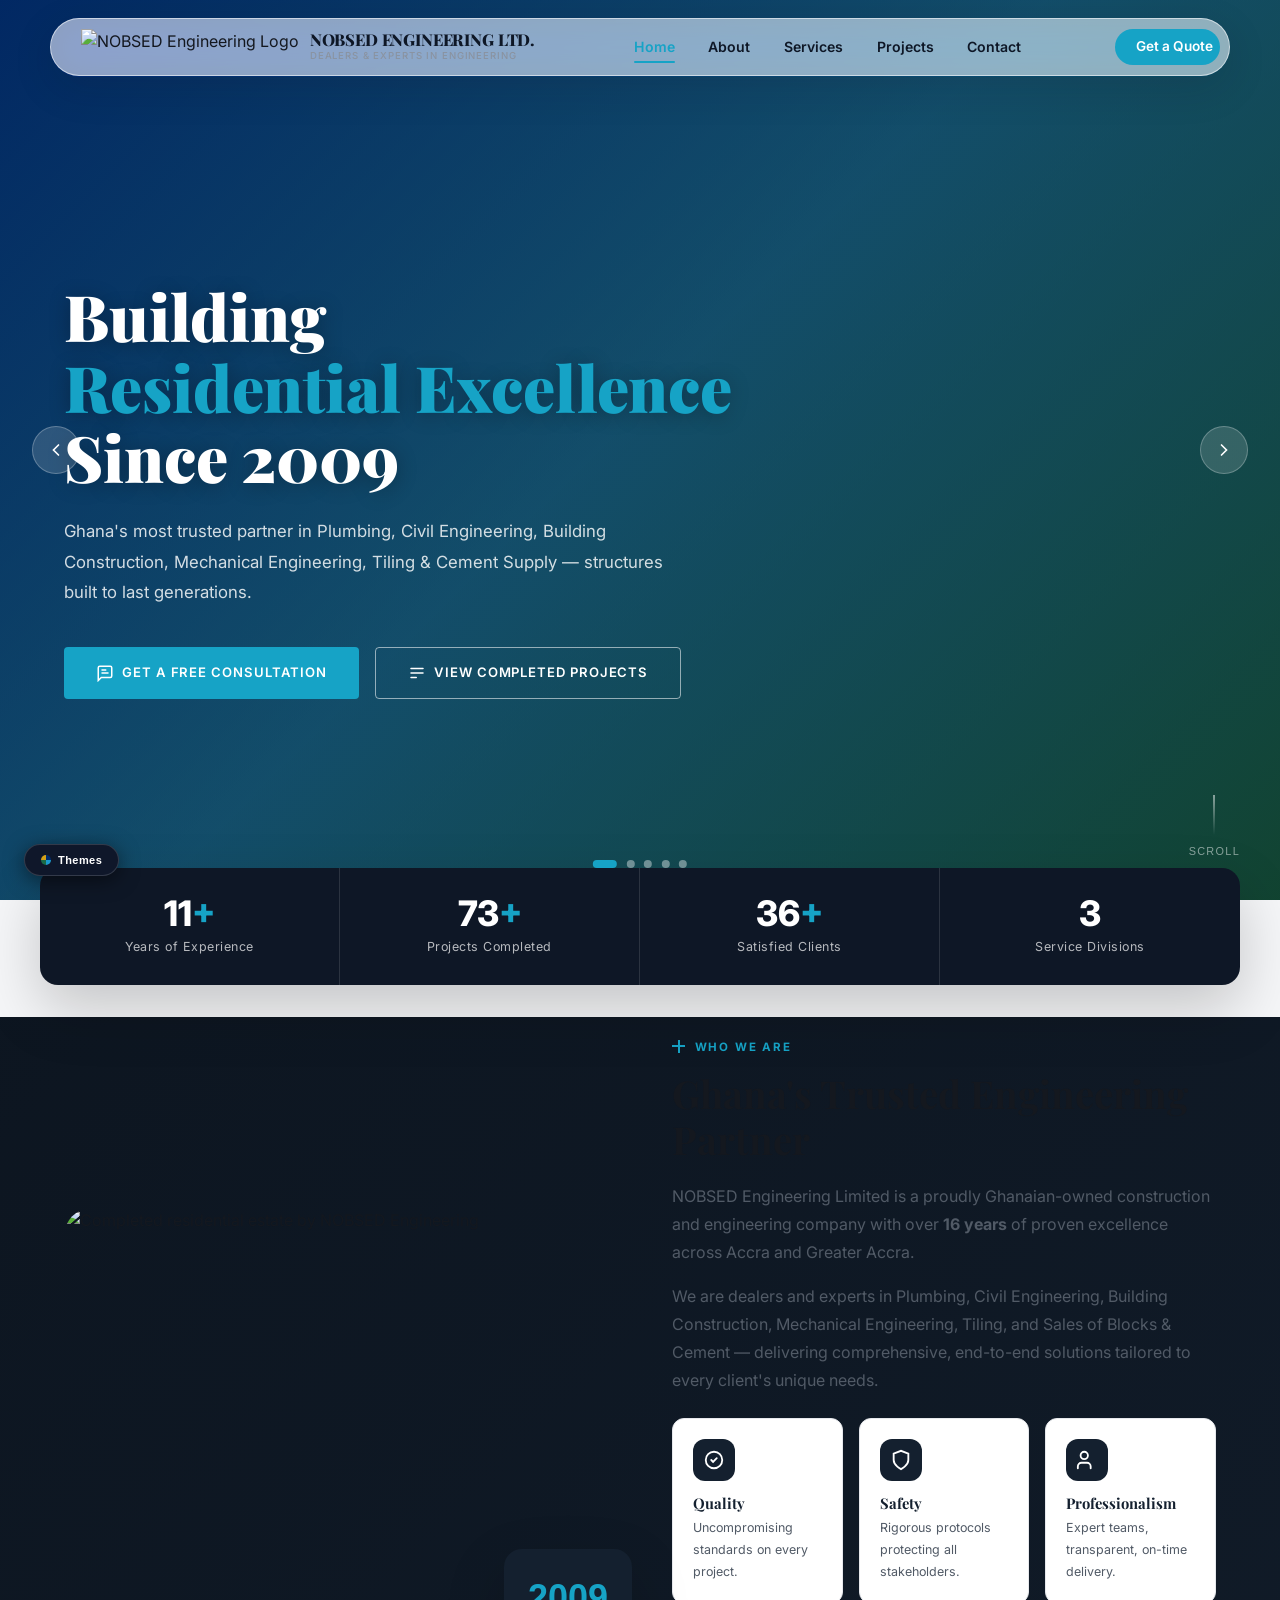
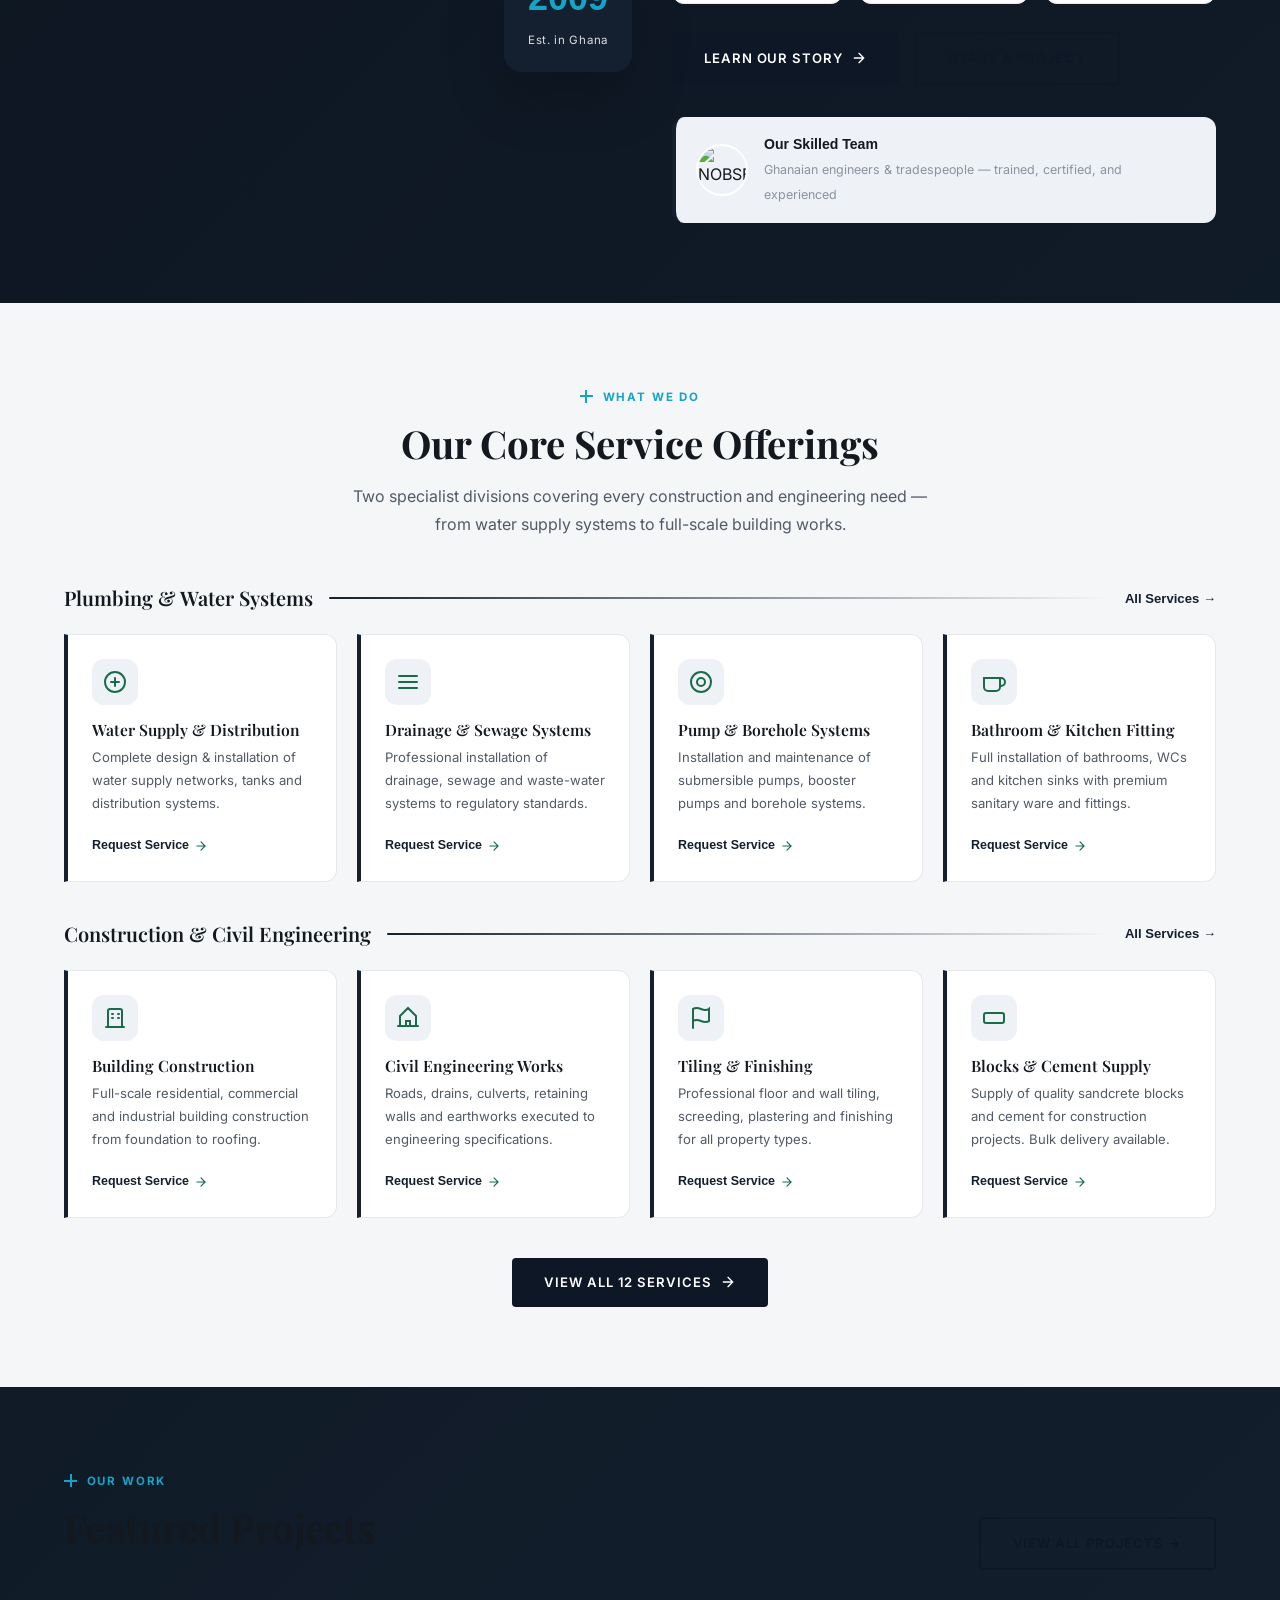
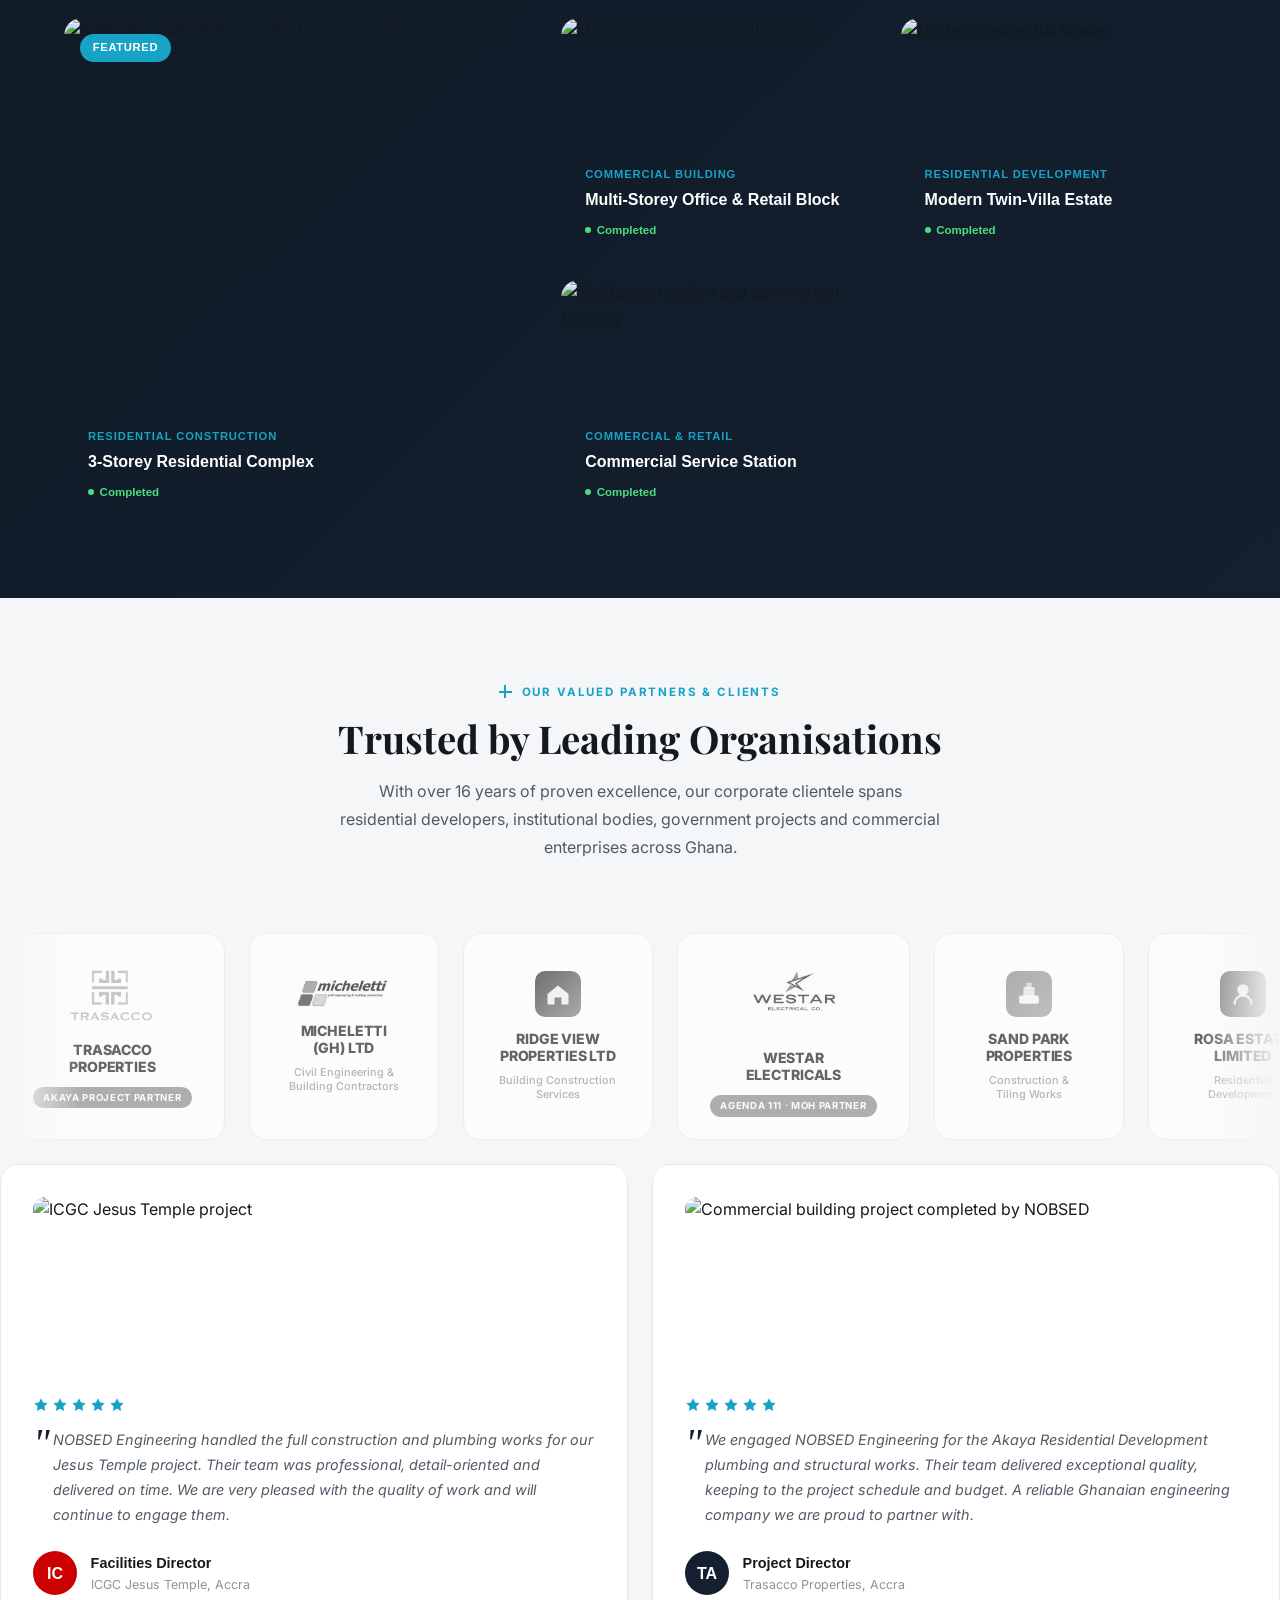
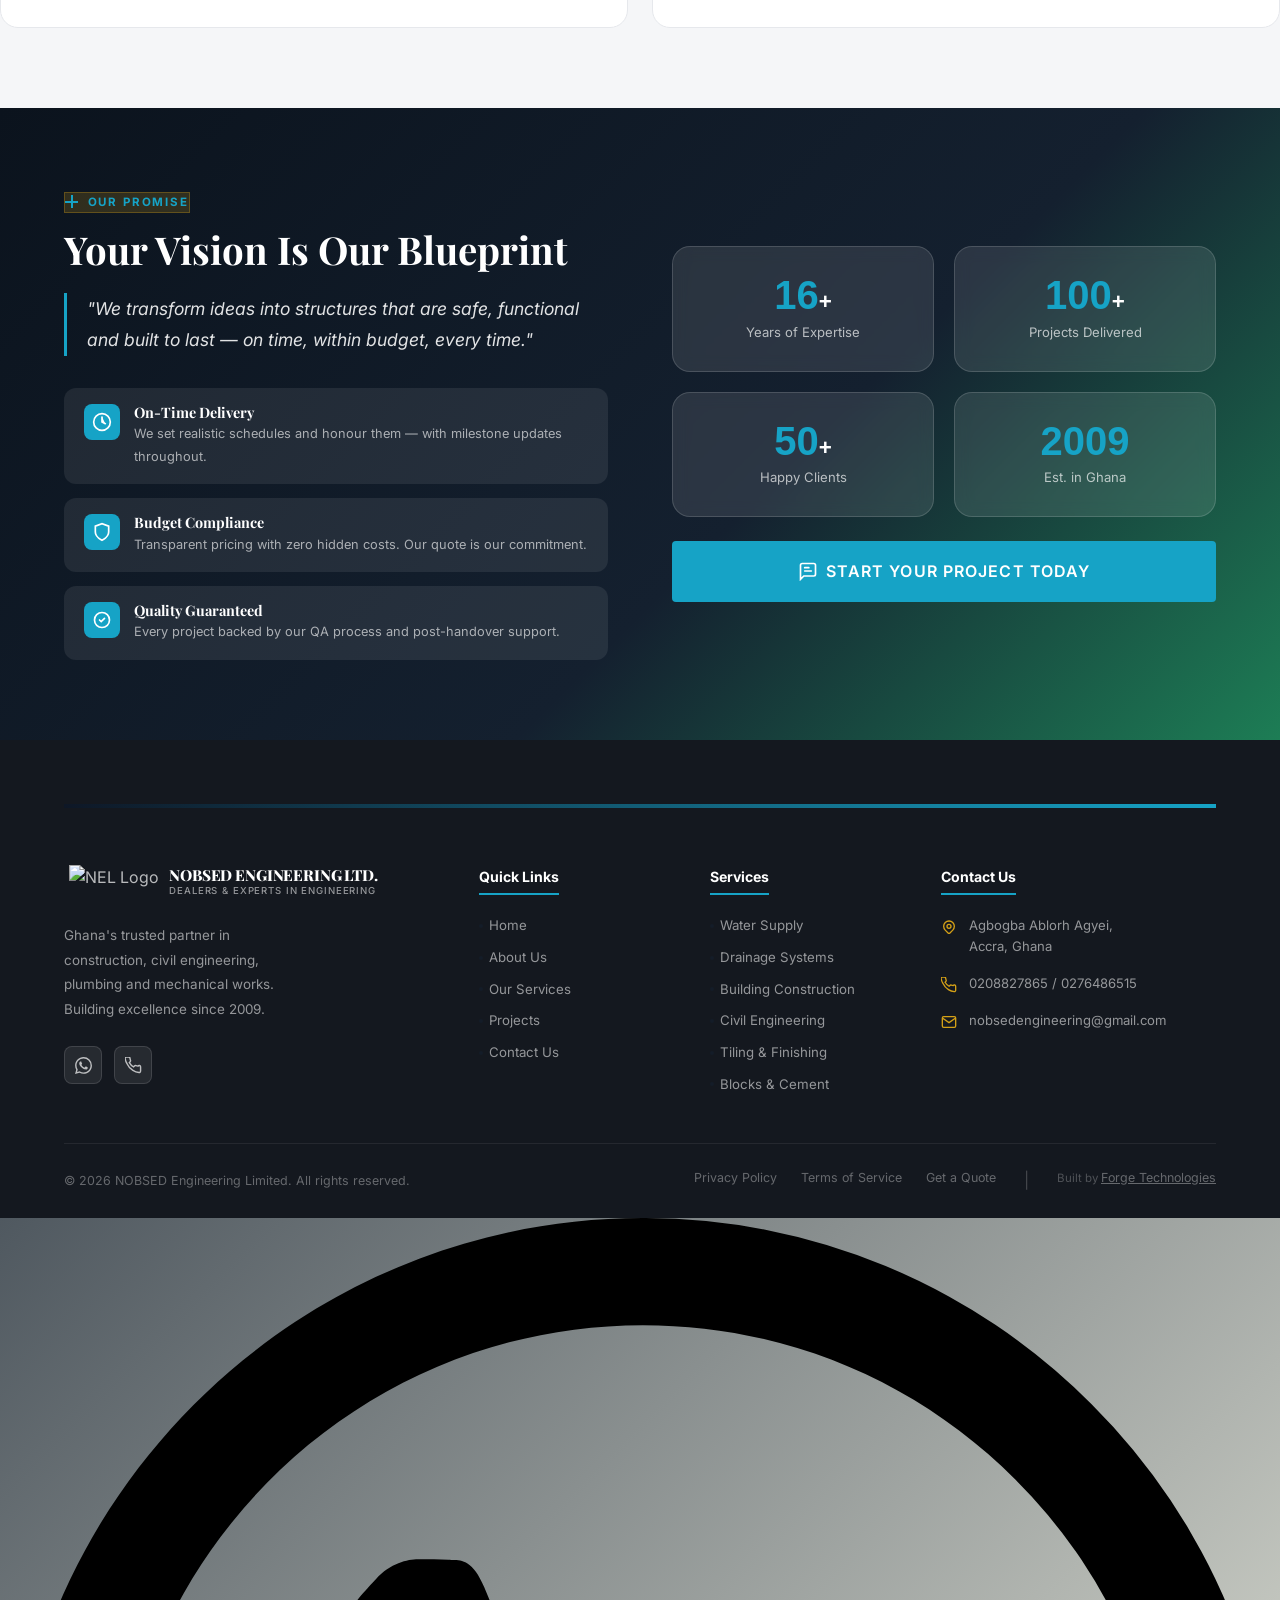
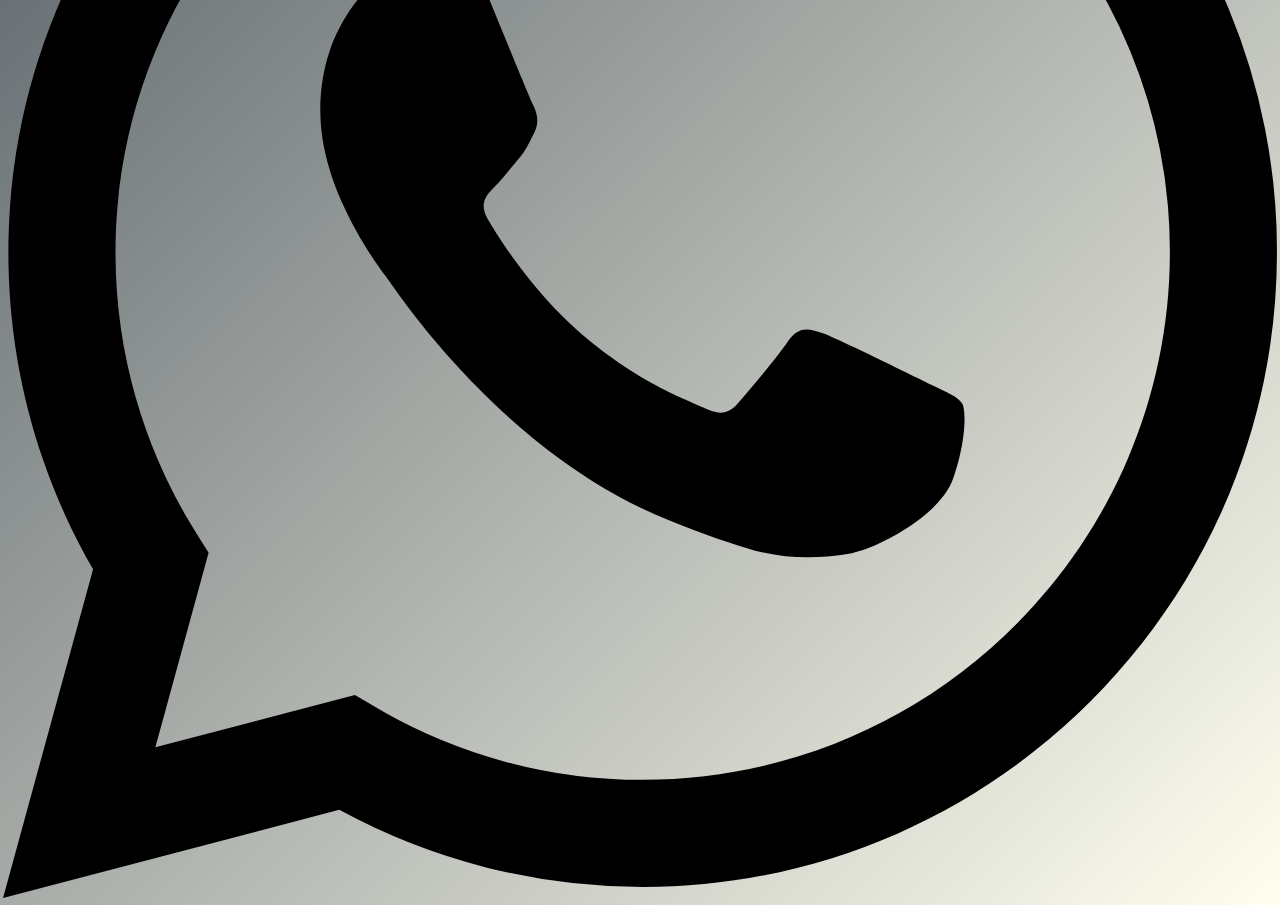
==== commit 99d45760: "Portfolio/trust fixes from review: feature ICGC first, lead with completed, remove dead social links" ====
--- a/index.html
+++ b/index.html
@@ -5,10 +5,12 @@
 <meta name="viewport" content="width=device-width,initial-scale=1.0">
 <title>NOBSED Engineering Limited — Building Excellence Since 2009</title>
 <meta name="description" content="Ghana's trusted partner in Plumbing, Civil Engineering, Building Construction and Mechanical works. Based in Accra since 2009.">
-<link rel="icon" type="image/png" href="images/Logo.png">
+<link rel="icon" type="image/png" href="images/enhanced/Logo.png">
 <link rel="stylesheet" href="style.css">
-<link rel="canonical" href="https://ramzy-tla.github.io/Nobsed/index.html">
+
 <style>
+body { background: linear-gradient(135deg, var(--green-dark) 0%, var(--green) 60%, #fffff0 100%); }
+
 /* ══ HOME-SPECIFIC STYLES ══════════════════════════════ */
 
 /* ── HERO SLIDESHOW ── */
@@ -18,16 +20,18 @@
 .slide-bg { position:absolute; inset:0; background-size:cover; background-position:center; animation:kenBurns 8s ease-in-out infinite alternate; }
 .slide:nth-child(even) .slide-bg { animation-direction:alternate-reverse; }
 @keyframes kenBurns { from{transform:scale(1)} to{transform:scale(1.06) translate(1%,1%)} }
-.slide-overlay { position:absolute; inset:0; background:linear-gradient(to bottom, rgba(0,8,28,.52) 0%, rgba(0,8,28,.82) 100%); }
-
-.hero-content { position:relative; z-index:10; height:100%; display:flex; align-items:center; padding-bottom:3.5rem; }
-.hero-inner { padding-top:9rem; max-width:750px; }
-@media(max-width:768px){ #hero { height:80vh; min-height:500px; } .hero-content { align-items:flex-start; padding-bottom:4rem; } .hero-inner { padding-top:7rem; } }
-@media(max-width:480px){ #hero { height:78vh; min-height:460px; } .hero-content { padding-bottom:3rem; } .hero-inner { padding-top:6.5rem; } }
-
+.slide-overlay { position:absolute; inset:0; background:linear-gradient(135deg,rgba(0,43,109,.88) 0%,rgba(27,154,206,.42) 48%,rgba(18,77,52,.82) 100%); }
+
+.hero-content { position:relative; z-index:10; height:100%; display:flex; align-items:center; }
+.hero-inner { padding-top:8rem; max-width:750px; }
+@media(max-width:768px){ .hero-content { align-items:flex-start; } .hero-inner { padding-top:6rem; } }
+@media(max-width:480px){ .hero-inner { padding-top:5.5rem; } }
+
+.hero-eyebrow { display:inline-flex; align-items:center; gap:.6rem; color:rgba(255,255,255,.75); font-family:'Poppins',sans-serif; font-size:.72rem; font-weight:500; letter-spacing:.16em; text-transform:uppercase; margin-bottom:1.25rem; border-left:3px solid var(--gold); padding:.1rem 0 .1rem .75rem; }
+.hero-eyebrow svg { display:none; }
 
 .hero-title { color:#fff; font-size:clamp(2.4rem,6vw,4rem); font-weight:900; line-height:1.1; margin-bottom:1.5rem; text-shadow:0 2px 20px rgba(0,0,0,.3); }
-.hero-title em { color:var(--blue); font-style:italic; }
+.hero-title em { color:var(--gold); font-style:normal; }
 .hero-title span { display:block; }
 
 .hero-sub { color:rgba(255,255,255,.82); font-size:1.05rem; line-height:1.8; margin-bottom:2.5rem; max-width:55ch; }
@@ -36,17 +40,23 @@
 @media(max-width:768px){ .hero-title { font-size:clamp(1.9rem,8vw,2.8rem); margin-bottom:1.25rem; } .hero-sub { font-size:.95rem; margin-bottom:2rem; } }
 
 .hero-stats { display:flex; flex-wrap:wrap; gap:2.5rem; padding-top:2rem; border-top:1px solid rgba(255,255,255,.15); }
-.hs-num { font-family:'Inter',sans-serif; font-size:2rem; font-weight:800; color:var(--gold); line-height:1; }
+.hs-num { font-family:'Poppins',sans-serif; font-size:2rem; font-weight:800; color:var(--gold); line-height:1; }
 .hs-label { font-size:.75rem; color:rgba(255,255,255,.65); letter-spacing:.06em; margin-top:.25rem; text-transform:uppercase; }
 
-/* Slide indicators (centered) */
-.slide-dots { position:absolute; bottom:3rem; left:50%; transform:translateX(-50%); z-index:10; display:flex; gap:.6rem; }
-@media(max-width:768px){ .slide-dots { bottom:2.5rem; } }
+/* Slide indicators */
+.slide-dots { position:absolute; bottom:2rem; left:50%; transform:translateX(-50%); z-index:10; display:flex; gap:.6rem; }
 .slide-dot { width:8px; height:8px; border-radius:50%; background:rgba(255,255,255,.4); cursor:pointer; transition:var(--t); border:none; }
-.slide-dot.active { background:var(--blue); width:24px; border-radius:4px; }
+.slide-dot.active { background:var(--gold); width:24px; border-radius:4px; }
+
+/* Slide arrows */
+.slide-arrow { position:absolute; top:50%; z-index:10; width:48px; height:48px; border-radius:50%; background:rgba(255,255,255,.15); border:1px solid rgba(255,255,255,.25); display:flex; align-items:center; justify-content:center; cursor:pointer; transition:var(--t); transform:translateY(-50%); }
+.slide-arrow:hover { background:var(--green); border-color:var(--green); }
+.slide-arrow svg { width:20px; height:20px; fill:#fff; }
+.arrow-prev { left:2rem; }
+.arrow-next { right:2rem; }
 
 /* Scroll indicator */
-.hero-scroll { position:absolute; bottom:2.5rem; right:2.5rem; z-index:10; display:flex; flex-direction:column; align-items:center; gap:.5rem; color:rgba(255,255,255,.5); font-family:'Inter',sans-serif; font-size:.68rem; letter-spacing:.12em; text-transform:uppercase; }
+.hero-scroll { position:absolute; bottom:2.5rem; right:2.5rem; z-index:10; display:flex; flex-direction:column; align-items:center; gap:.5rem; color:rgba(255,255,255,.5); font-family:'Poppins',sans-serif; font-size:.68rem; letter-spacing:.12em; text-transform:uppercase; }
 .hero-scroll-line { width:2px; height:40px; background:linear-gradient(to bottom,rgba(255,255,255,.5),transparent); animation:scrollLine 1.8s ease infinite; }
 @keyframes scrollLine { 0%,100%{opacity:.4;transform:scaleY(.8)} 50%{opacity:1;transform:scaleY(1)} }
 
@@ -55,66 +65,37 @@
 .about-img-wrap { position:relative; }
 .about-img-main { width:100%; height:440px; object-fit:cover; border-radius:var(--radius-xl); }
 .about-badge { position:absolute; bottom:-1.5rem; right:-1.5rem; background:var(--green); color:#fff; border-radius:var(--radius-lg); padding:1.25rem 1.5rem; text-align:center; box-shadow:var(--shadow-xl); }
-.about-badge strong { display:block; font-family:'Inter',sans-serif; font-size:2.25rem; font-weight:900; color:var(--gold); }
+.about-badge strong { display:block; font-family:'Poppins',sans-serif; font-size:2.25rem; font-weight:900; color:var(--gold); }
 .about-badge span { font-size:.72rem; opacity:.85; letter-spacing:.06em; }
 .about-team-row { display:flex; align-items:center; gap:1rem; margin-top:2rem; padding:1rem 1.25rem; background:var(--green-light); border-radius:var(--radius); border-left:4px solid var(--green); }
 .about-team-img { width:52px; height:52px; border-radius:50%; object-fit:cover; object-position:top; border:2px solid var(--white); }
-.about-team-text strong { display:block; font-family:'Inter',sans-serif; font-size:.88rem; font-weight:700; color:var(--charcoal); }
+.about-team-text strong { display:block; font-family:'Poppins',sans-serif; font-size:.88rem; font-weight:700; color:var(--charcoal); }
 .about-team-text span { font-size:.78rem; color:var(--muted); }
 
 /* ── PILLARS ── */
 .pillars-row { display:grid; grid-template-columns:repeat(3,1fr); gap:1rem; margin:2rem 0 1.75rem; }
 .pillar-card { background:var(--white); border:1px solid var(--border); border-radius:var(--radius); padding:1.25rem; transition:var(--t); }
-.pillar-card:hover { border-color:var(--blue); box-shadow:var(--shadow); }
+.pillar-card:hover { border-color:var(--green); box-shadow:var(--shadow); }
 .pillar-icon { width:42px; height:42px; background:var(--green); border-radius:var(--radius); display:flex; align-items:center; justify-content:center; margin-bottom:.85rem; }
 .pillar-icon svg { width:22px; height:22px; fill:#fff; }
-.pillar-card h4 { font-size:.92rem; color:var(--blue); margin-bottom:.3rem; }
+.pillar-card h4 { font-size:.92rem; color:var(--green); margin-bottom:.3rem; }
 .pillar-card p { font-size:.8rem; max-width:none; }
 
-/* ── SERVICES "WE PROVIDE" (staggered cards + machine) ── */
-.svc-provide { position:relative; overflow:hidden; }
-.svc-provide .container { position:relative; z-index:2; }
-.svc-bg-grid { position:absolute; inset:0; z-index:0;
-  background-image:linear-gradient(var(--navy) 1px,transparent 1px),linear-gradient(90deg,var(--navy) 1px,transparent 1px);
-  background-size:48px 48px; opacity:.035; }
-.svc-provide-head { display:flex; align-items:flex-end; justify-content:space-between; gap:2rem; margin-bottom:3rem; flex-wrap:wrap; }
-.svc-provide-head h2 { font-size:clamp(1.9rem,4vw,2.8rem); margin-top:.5rem; }
-
-.svc-stagger { display:grid; grid-template-columns:repeat(3,1fr); gap:1.5rem; }
-.sp-card { position:relative; background:#fff; border:1px solid var(--border); border-radius:var(--radius-lg); padding:1.9rem 1.6rem; transition:var(--t-slow); overflow:hidden; display:block; }
-.sp-card::before { content:''; position:absolute; top:0; left:0; right:0; height:3px; background:var(--blue); transform:scaleX(0); transform-origin:left; transition:var(--t-slow); }
-.sp-card:hover { transform:translateY(-8px); box-shadow:var(--shadow-lg); border-color:transparent; }
-.sp-card:hover::before { transform:scaleX(1); }
-.svc-stagger .sp-card:nth-child(3n+2){ margin-top:2.5rem; }
-.sp-ic { width:54px; height:54px; border-radius:14px; background:var(--blue-light); display:flex; align-items:center; justify-content:center; margin-bottom:1.25rem; transition:var(--t-slow); }
-.sp-ic svg { width:26px; height:26px; stroke:var(--blue); fill:none; stroke-width:2; transition:var(--t-slow); }
-.sp-card:hover .sp-ic { background:var(--blue); }
-.sp-card:hover .sp-ic svg { stroke:#fff; }
-.sp-cat { font-size:.66rem; font-weight:700; letter-spacing:.12em; text-transform:uppercase; color:var(--muted); }
-.sp-card h4 { font-family:'Playfair Display',serif; font-weight:600; font-size:1.18rem; color:var(--navy); margin:.15rem 0 .5rem; }
-.sp-card p { font-size:.85rem; color:var(--mid); margin:0 0 1.1rem; max-width:none; }
-.sp-more { display:inline-flex; align-items:center; gap:.4rem; font-family:'Inter',sans-serif; font-size:.78rem; font-weight:700; color:var(--blue); transition:var(--t); }
-.sp-card:hover .sp-more { gap:.7rem; }
-.sp-more svg { width:14px; height:14px; stroke:var(--blue); fill:none; stroke-width:2; }
-
-/* Closing band: differentiators + crew photo */
-.svc-need { margin-top:4rem; display:grid; grid-template-columns:1fr 1fr; gap:3.5rem; align-items:center; }
-.svc-edge-text h3 { font-family:'Playfair Display',serif; font-size:clamp(1.5rem,3vw,2.05rem); color:var(--navy); margin:.5rem 0 .8rem; }
-.svc-edge-text p { color:var(--mid); max-width:46ch; margin-bottom:1.5rem; }
-.svc-points { display:flex; flex-wrap:wrap; gap:.8rem 1.6rem; }
-.svc-points li { display:flex; align-items:center; gap:.55rem; font-family:'Inter',sans-serif; font-size:.92rem; font-weight:600; color:var(--navy); }
-.svc-points li svg { width:20px; height:20px; flex-shrink:0; }
-.svc-edge-img { position:relative; border-radius:var(--radius-xl); overflow:hidden; box-shadow:var(--shadow-lg); }
-.svc-edge-img img { width:100%; height:360px; object-fit:cover; display:block; }
-.svc-edge-img::after { content:''; position:absolute; inset:0; background:linear-gradient(120deg,rgba(14,23,38,.25),transparent 55%); }
-
-@media(max-width:860px){
-  .svc-stagger { grid-template-columns:1fr 1fr; }
-  .svc-stagger .sp-card:nth-child(3n+2){ margin-top:0; }
-  .svc-need { grid-template-columns:1fr; gap:2rem; }
-  .svc-edge-img img { height:280px; }
-}
-@media(max-width:560px){ .svc-stagger { grid-template-columns:1fr; } }
+/* ── SERVICES OVERVIEW ── */
+.services-grid { display:grid; grid-template-columns:repeat(auto-fill,minmax(260px,1fr)); gap:1.25rem; }
+.svc-card { background:#fff; border:1px solid var(--border); border-left:4px solid var(--green); border-radius:0 var(--radius) var(--radius) 0; padding:1.5rem; transition:var(--t); cursor:pointer; }
+.svc-card:hover { box-shadow:var(--shadow); transform:translateX(4px); border-left-color:var(--gold); }
+.svc-icon { width:46px; height:46px; background:var(--green-light); border-radius:var(--radius); display:flex; align-items:center; justify-content:center; margin-bottom:1rem; }
+.svc-icon svg { width:24px; height:24px; fill:var(--green); }
+.svc-card h3 { font-size:.98rem; margin-bottom:.4rem; }
+.svc-card p { font-size:.82rem; max-width:none; margin-bottom:1rem; }
+.svc-link { display:inline-flex; align-items:center; gap:.3rem; font-family:'Poppins',sans-serif; font-size:.78rem; font-weight:700; color:var(--green); transition:var(--t); }
+.svc-link:hover { gap:.55rem; color:var(--green-dark); }
+.svc-link svg { width:14px; height:14px; fill:var(--green); }
+
+.svc-cat-header { display:flex; align-items:center; gap:1rem; margin-bottom:1.5rem; }
+.svc-cat-header h3 { font-size:1.25rem; color:var(--charcoal); }
+.svc-cat-line { flex:1; height:2px; background:linear-gradient(to right,var(--green),transparent); border-radius:2px; }
 
 /* ── FEATURED PROJECTS ── */
 .projects-grid { display:grid; grid-template-columns:1.5fr 1fr 1fr; gap:1.5rem; }
@@ -124,43 +105,43 @@
 .proj-featured img { height:500px; }
 .proj-card:not(.proj-featured) img { height:235px; }
 .proj-card:hover img { transform:scale(1.05); }
-.proj-overlay { position:absolute; inset:0; background:linear-gradient(to top,rgba(0,0,0,.88) 0%,transparent 55%); opacity:0; transition:var(--t-slow); }
+.proj-overlay { position:absolute; inset:0; background:linear-gradient(to top,rgba(18,77,52,.9) 0%,transparent 55%); opacity:0; transition:var(--t-slow); }
 .proj-card:hover .proj-overlay { opacity:1; }
 .proj-info { position:absolute; bottom:0; left:0; right:0; padding:1.5rem; transform:translateY(8px); transition:var(--t-slow); }
 .proj-card:hover .proj-info { transform:none; }
-.proj-cat { font-family:'Inter',sans-serif; font-size:.7rem; font-weight:700; color:var(--gold); letter-spacing:.08em; text-transform:uppercase; margin-bottom:.35rem; }
-.proj-info h4 { font-size:1rem; color:#fff; font-family:'Inter',sans-serif; margin-bottom:.35rem; }
-.proj-status { display:inline-flex; align-items:center; gap:.35rem; font-size:.72rem; font-family:'Inter',sans-serif; font-weight:600; }
-.proj-status.done { color:#16a3c6; }
-.proj-status.ongoing { color:var(--blue-mid); }
+.proj-cat { font-family:'Poppins',sans-serif; font-size:.7rem; font-weight:700; color:var(--gold); letter-spacing:.08em; text-transform:uppercase; margin-bottom:.35rem; }
+.proj-info h4 { font-size:1rem; color:#fff; font-family:'Poppins',sans-serif; margin-bottom:.35rem; }
+.proj-status { display:inline-flex; align-items:center; gap:.35rem; font-size:.72rem; font-family:'Poppins',sans-serif; font-weight:600; }
+.proj-status.done { color:#4ade80; }
+.proj-status.ongoing { color:var(--gold); }
 .proj-status-dot { width:6px; height:6px; border-radius:50%; background:currentColor; }
 
-.proj-label { position:absolute; top:1rem; left:1rem; background:var(--gold); color:#fff; font-family:'Inter',sans-serif; font-size:.7rem; font-weight:700; letter-spacing:.06em; text-transform:uppercase; padding:.3rem .8rem; border-radius:100px; }
+.proj-label { position:absolute; top:1rem; left:1rem; background:var(--gold); color:#fff; font-family:'Poppins',sans-serif; font-size:.7rem; font-weight:700; letter-spacing:.06em; text-transform:uppercase; padding:.3rem .8rem; border-radius:100px; }
 
 /* ── CLIENTS ── */
 .clients-logos { display:flex; flex-wrap:wrap; gap:1.25rem; justify-content:center; margin-bottom:3.5rem; }
 .client-card { background:#fff; border:1px solid var(--border); border-radius:var(--radius); padding:1rem 1.75rem; display:flex; align-items:center; justify-content:center; min-width:130px; transition:var(--t); }
-.client-card:hover { border-color:var(--blue); box-shadow:var(--shadow); transform:translateY(-2px); }
-.client-logo-text { font-family:'Inter',sans-serif; font-size:.82rem; font-weight:700; color:var(--mid); text-align:center; line-height:1.3; }
+.client-card:hover { border-color:var(--green); box-shadow:var(--shadow); transform:translateY(-2px); }
+.client-logo-text { font-family:'Poppins',sans-serif; font-size:.82rem; font-weight:700; color:var(--mid); text-align:center; line-height:1.3; }
 
 /* Testimonials */
 .testimonials-grid { display:grid; grid-template-columns:1fr 1fr; gap:1.5rem; }
 .testi-card { background:#fff; border:1px solid var(--border); border-radius:var(--radius-lg); padding:2rem; transition:var(--t-slow); }
-.testi-card:hover { box-shadow:var(--shadow-lg); border-color:var(--blue); }
+.testi-card:hover { box-shadow:var(--shadow-lg); border-color:var(--green); }
 .testi-img { width:100%; height:180px; object-fit:cover; border-radius:var(--radius); margin-bottom:1.25rem; }
 .testi-stars { display:flex; gap:3px; margin-bottom:.85rem; }
 .testi-stars svg { width:16px; height:16px; fill:var(--gold); }
 .testi-quote { font-size:.9rem; font-style:italic; color:var(--mid); line-height:1.75; margin-bottom:1.5rem; position:relative; padding-left:1.25rem; }
-.testi-quote::before { content:'"'; position:absolute; left:0; top:-.25rem; font-size:2.5rem; font-family:Georgia,serif; color:var(--blue); line-height:1; }
+.testi-quote::before { content:'"'; position:absolute; left:0; top:-.25rem; font-size:2.5rem; font-family:Georgia,serif; color:var(--green); line-height:1; }
 .testi-author { display:flex; align-items:center; gap:.85rem; }
-.testi-avatar { width:44px; height:44px; border-radius:50%; background:var(--green); display:flex; align-items:center; justify-content:center; font-family:'Inter',sans-serif; font-size:1rem; font-weight:700; color:#fff; flex-shrink:0; }
-.testi-name { font-family:'Inter',sans-serif; font-size:.9rem; font-weight:600; color:var(--charcoal); }
+.testi-avatar { width:44px; height:44px; border-radius:50%; background:var(--green); display:flex; align-items:center; justify-content:center; font-family:'Poppins',sans-serif; font-size:1rem; font-weight:700; color:#fff; flex-shrink:0; }
+.testi-name { font-family:'Poppins',sans-serif; font-size:.9rem; font-weight:600; color:var(--charcoal); }
 .testi-role { font-size:.78rem; color:var(--muted); }
 
 /* ── PROMISE / CTA BAND ── */
-.promise-band { background:linear-gradient(135deg, var(--navy-dark) 0%, var(--navy) 58%, #15768f 100%); padding:5rem 0; }
+.promise-band { background:linear-gradient(135deg, var(--green-dark) 0%, var(--green) 60%, #1d7d55 100%); padding:5rem 0; }
 .promise-grid { display:grid; grid-template-columns:1fr 1fr; gap:4rem; align-items:center; }
-.promise-text .tag { background:rgba(22,163,198,.18); color:var(--gold); border:1px solid rgba(22,163,198,.3); }
+.promise-text .tag { background:rgba(212,160,23,.18); color:var(--gold); border:1px solid rgba(212,160,23,.3); }
 .promise-text h2 { color:#fff; margin-bottom:1.25rem; }
 .promise-blockquote { font-size:1.1rem; color:rgba(255,255,255,.88); font-style:italic; border-left:3px solid var(--gold); padding-left:1.25rem; line-height:1.8; margin-bottom:2rem; max-width:none; }
 .trust-items { display:flex; flex-direction:column; gap:.85rem; }
@@ -173,7 +154,7 @@
 .promise-metrics { display:grid; grid-template-columns:1fr 1fr; gap:1.25rem; }
 .pm-card { background:rgba(255,255,255,.1); -webkit-backdrop-filter:blur(8px); backdrop-filter:blur(8px); border:1px solid rgba(255,255,255,.15); border-radius:var(--radius-lg); padding:1.75rem; text-align:center; transition:var(--t); }
 .pm-card:hover { background:rgba(255,255,255,.18); transform:translateY(-2px); }
-.pm-num { font-family:'Inter',sans-serif; font-size:2.5rem; font-weight:900; color:var(--gold); line-height:1; }
+.pm-num { font-family:'Poppins',sans-serif; font-size:2.5rem; font-weight:900; color:var(--gold); line-height:1; }
 .pm-label { font-size:.82rem; color:rgba(255,255,255,.68); margin-top:.4rem; }
 
 /* ── RESPONSIVE ── */
@@ -192,16 +173,17 @@
   .projects-grid { grid-template-columns:1fr; }
   .promise-metrics { grid-template-columns:1fr 1fr; }
   .about-img-main { height:300px; }
+  .slide-arrow { display:none; }
   .hero-scroll { display:none; }
 }
 </style>
   <!-- Open Graph / Social Share -->
   <meta property="og:type" content="website">
   <meta property="og:site_name" content="NOBSED Engineering Ltd">
-  <meta property="og:url" content="https://ramzy-tla.github.io/Nobsed/index.html">
+  <meta property="og:url" content="https://nobsed-forgetechnologies.netlify.app/index.html">
   <meta property="og:title" content="NOBSED Engineering Ltd — Building Excellence Since 2009">
   <meta property="og:description" content="Ghana's trusted partner in Plumbing, Civil Engineering, Building Construction and Mechanical works. Based in Accra since 2009.">
-  <meta property="og:image" content="https://ramzy-tla.github.io/Nobsed/images/og-preview.jpg">
+  <meta property="og:image" content="https://nobsed-forgetechnologies.netlify.app/images/og-preview.jpg">
   <meta property="og:image:width" content="1200">
   <meta property="og:image:height" content="630">
   <meta property="og:locale" content="en_GH">
@@ -209,47 +191,7 @@
   <meta name="twitter:card" content="summary_large_image">
   <meta name="twitter:title" content="NOBSED Engineering Ltd — Building Excellence Since 2009">
   <meta name="twitter:description" content="Ghana's trusted partner in Plumbing, Civil Engineering, Building Construction and Mechanical works. Based in Accra since 2009.">
-  <meta name="twitter:image" content="https://ramzy-tla.github.io/Nobsed/images/og-preview.jpg">
-  <!-- Structured data: Local Business / General Contractor -->
-  <script type="application/ld+json">
-  {
-    "@context": "https://schema.org",
-    "@type": "GeneralContractor",
-    "name": "NOBSED Engineering Limited",
-    "alternateName": "NOBSED Engineering Ltd",
-    "description": "Ghanaian-owned construction and engineering firm in Accra since 2009 — plumbing, civil engineering, building construction, tiling and blocks & cement supply.",
-    "url": "https://ramzy-tla.github.io/Nobsed/",
-    "logo": "https://ramzy-tla.github.io/Nobsed/images/Logo.png",
-    "image": "https://ramzy-tla.github.io/Nobsed/images/og-preview.jpg",
-    "telephone": "+233242752207",
-    "email": "nobsedengineering@gmail.com",
-    "foundingDate": "2009",
-    "priceRange": "$$",
-    "address": {
-      "@type": "PostalAddress",
-      "streetAddress": "Agbogba Ablorh Agyei",
-      "addressLocality": "Accra",
-      "addressRegion": "Greater Accra",
-      "addressCountry": "GH"
-    },
-    "geo": { "@type": "GeoCoordinates", "latitude": 5.6837, "longitude": -0.1870 },
-    "areaServed": { "@type": "Place", "name": "Accra and Greater Ghana" },
-    "openingHoursSpecification": [{
-      "@type": "OpeningHoursSpecification",
-      "dayOfWeek": ["Monday","Tuesday","Wednesday","Thursday","Friday","Saturday"],
-      "opens": "08:00", "closes": "17:00"
-    }],
-    "sameAs": ["https://wa.me/233242752207"],
-    "makesOffer": [
-      { "@type": "Offer", "itemOffered": { "@type": "Service", "name": "Plumbing & Water Systems" } },
-      { "@type": "Offer", "itemOffered": { "@type": "Service", "name": "Drainage & Sewage Systems" } },
-      { "@type": "Offer", "itemOffered": { "@type": "Service", "name": "Building Construction" } },
-      { "@type": "Offer", "itemOffered": { "@type": "Service", "name": "Civil Engineering Works" } },
-      { "@type": "Offer", "itemOffered": { "@type": "Service", "name": "Tiling & Finishing" } },
-      { "@type": "Offer", "itemOffered": { "@type": "Service", "name": "Blocks & Cement Supply" } }
-    ]
-  }
-  </script>
+  <meta name="twitter:image" content="https://nobsed-forgetechnologies.netlify.app/images/og-preview.jpg">
 </head>
 <body>
 
@@ -257,7 +199,7 @@
 <nav id="navbar">
   <div class="nav-inner">
     <a href="index.html" class="nav-logo">
-      <img src="images/Logo.png" alt="NOBSED Engineering Logo" class="nav-logo-img">
+      <img src="images/enhanced/Logo.png" alt="NOBSED Engineering Logo" class="nav-logo-img">
       <div class="nav-logo-text">
         <span class="nav-logo-name">NOBSED ENGINEERING LTD.</span>
         <span class="nav-logo-sub">Dealers &amp; Experts in Engineering</span>
@@ -270,7 +212,7 @@
       <a href="portfolio.html" class="nav-link">Projects</a>
       <a href="contact.html" class="nav-link">Contact</a>
     </div>
-    <a href="contact.html" class="nav-cta">Get a Quote<span class="cta-ico"><svg viewBox="0 0 24 24"><path d="M7 17L17 7M9 7h8v8" stroke-linecap="round" stroke-linejoin="round"/></svg></span></a>
+    <a href="contact.html" class="nav-cta">Get a Quote</a>
     <div class="hamburger" id="hamburger">
       <span></span><span></span><span></span>
     </div>
@@ -280,7 +222,7 @@
 <!-- Mobile nav -->
 <div class="mobile-nav" id="mobileNav">
   <div class="mobile-nav-logo">
-    <img src="images/Logo.png" alt="NEL Logo">
+    <img src="images/enhanced/Logo.png" alt="NEL Logo">
     <span>NOBSED Engineering</span>
   </div>
   <span class="mobile-nav-close" id="mobileClose">&times;</span>
@@ -296,23 +238,23 @@
 <section id="hero">
   <!-- Slides -->
   <div class="slide active" data-label="Residential Estate Development" data-cat="Construction">
-    <div class="slide-bg" style="background-image:url('images/hero-1.jpg')"></div>
+    <div class="slide-bg" style="background-image:url('images/enhanced/Picture10.jpg')"></div>
     <div class="slide-overlay"></div>
   </div>
   <div class="slide" data-label="Multi-Storey Commercial Building" data-cat="Civil Engineering">
-    <div class="slide-bg" style="background-image:url('images/hero-2.jpg')"></div>
+    <div class="slide-bg" style="background-image:url('images/enhanced/Picture60.jpg')"></div>
     <div class="slide-overlay"></div>
   </div>
   <div class="slide" data-label="Modern Residential Complex" data-cat="Construction">
-    <div class="slide-bg" style="background-image:url('images/hero-3.jpg')"></div>
+    <div class="slide-bg" style="background-image:url('images/enhanced/Picture70.jpg')"></div>
     <div class="slide-overlay"></div>
   </div>
   <div class="slide" data-label="Commercial &amp; Retail Development" data-cat="Building Construction">
-    <div class="slide-bg" style="background-image:url('images/hero-4.jpg')"></div>
+    <div class="slide-bg" style="background-image:url('images/enhanced/Picture56.jpg')"></div>
     <div class="slide-overlay"></div>
   </div>
   <div class="slide" data-label="High-Rise Office Block" data-cat="Civil Engineering">
-    <div class="slide-bg" style="background-image:url('images/hero-2.jpg')"></div>
+    <div class="slide-bg" style="background-image:url('images/enhanced/Picture57.jpg')"></div>
     <div class="slide-overlay"></div>
   </div>
 
@@ -320,23 +262,31 @@
   <div class="hero-content container">
     <div class="hero-inner">
       <h1 class="hero-title">
-        <span>Building <em>Ghana&#39;s</em></span>
-        <span>Future.</span>
+        <span>Building</span>
+        <em id="heroSlideLabel">Residential Excellence</em>
+        <span>Since 2009</span>
       </h1>
-      <p class="hero-sub">Ghana&#39;s trusted partner in plumbing, civil engineering, construction and mechanical works &mdash; structures built to last generations.</p>
+      <p class="hero-sub">Ghana's most trusted partner in Plumbing, Civil Engineering, Building Construction, Mechanical Engineering, Tiling &amp; Cement Supply — structures built to last generations.</p>
       <div class="hero-btns">
-        <a href="contact.html" class="btn btn-teal">Request a Quote
-          <svg width="18" height="18" viewBox="0 0 24 24" fill="none"><path d="M5 12h14M12 5l7 7-7 7" stroke="#fff" stroke-width="2" stroke-linecap="round"/></svg>
+        <a href="contact.html" class="btn btn-gold">
+          <svg width="18" height="18" viewBox="0 0 24 24" fill="none"><path d="M8 12h8M8 8h5M5 3h14a2 2 0 012 2v11a2 2 0 01-2 2H7l-4 4V5a2 2 0 012-2z" stroke="#fff" stroke-width="2" stroke-linecap="round"/></svg>
+          Get a Free Consultation
         </a>
-        <a href="portfolio.html" class="btn btn-white-outline">Our Portfolio</a>
-      </div>
-    </div>
-  </div>
-
-  <div class="slide" data-label="Large Scale Civil Works" data-cat="Civil Engineering">
-    <div class="slide-bg" style="background-image:url('images/hero-5.jpg')"></div>
-    <div class="slide-overlay"></div>
-  </div>
+        <a href="portfolio.html" class="btn btn-white-outline">
+          <svg width="18" height="18" viewBox="0 0 24 24" fill="none"><path d="M4 6h16M4 12h16M4 18h7" stroke="#fff" stroke-width="2" stroke-linecap="round"/></svg>
+          View Completed Projects
+        </a>
+      </div>
+    </div>
+  </div>
+
+  <!-- Arrows -->
+  <button class="slide-arrow arrow-prev" id="prevSlide" aria-label="Previous slide">
+    <svg viewBox="0 0 24 24"><path d="M15 18l-6-6 6-6" fill="none" stroke="#fff" stroke-width="2" stroke-linecap="round"/></svg>
+  </button>
+  <button class="slide-arrow arrow-next" id="nextSlide" aria-label="Next slide">
+    <svg viewBox="0 0 24 24"><path d="M9 18l6-6-6-6" fill="none" stroke="#fff" stroke-width="2" stroke-linecap="round"/></svg>
+  </button>
 
   <!-- Dots -->
   <div class="slide-dots" id="slideDots"></div>
@@ -350,7 +300,7 @@
 
 <!-- ════════════ STATS BAR ════════════ -->
 <div class="stats-bar-wrap" style="background:var(--bg); padding:0 1.5rem;">
-  <div style="max-width:1200px;margin:0 auto;transform:translateY(-1rem);">
+  <div style="max-width:1200px;margin:0 auto;transform:translateY(-2rem);">
     <div class="stats-bar reveal">
       <div class="stat-item">
         <div class="stat-num"><span class="counter" data-target="16">0</span><span class="stat-plus">+</span></div>
@@ -377,7 +327,7 @@
   <div class="container">
     <div class="about-strip">
       <div class="about-img-wrap reveal left">
-        <img src="images/projects/Picture10.jpg" alt="Completed residential estate by NOBSED Engineering" class="about-img-main" loading="lazy">
+        <img src="images/enhanced/Picture10.jpg" alt="Completed residential estate by NOBSED Engineering" class="about-img-main" loading="lazy">
         <div class="about-badge">
           <strong>2009</strong>
           <span>Est. in Ghana</span>
@@ -422,7 +372,7 @@
         </div>
 
         <div class="about-team-row">
-          <img src="images/projects/Picture11.jpg" alt="NOBSED Engineering team" class="about-team-img">
+          <img src="images/enhanced/Picture11.jpg" alt="NOBSED Engineering team" class="about-team-img">
           <div class="about-team-text">
             <strong>Our Skilled Team</strong>
             <span>Ghanaian engineers &amp; tradespeople — trained, certified, and experienced</span>
@@ -434,79 +384,85 @@
 </section>
 
 <!-- ════════════ SERVICES OVERVIEW ════════════ -->
-<section class="section section-alt svc-provide">
-  <div class="svc-bg-grid"></div>
+<section class="section section-alt">
   <div class="container">
-    <div class="svc-provide-head reveal">
-      <div>
-        <div class="tag">What We Do</div>
-        <h2>Services <em>We Provide</em></h2>
-      </div>
-      <a href="services.html" class="btn btn-teal">View All Services
+    <div class="sh center reveal">
+      <div class="tag">What We Do</div>
+      <h2>Our Core Service Offerings</h2>
+      <div class="divider" style="margin:0 auto 1rem"></div>
+      <p>Two specialist divisions covering every construction and engineering need — from water supply systems to full-scale building works.</p>
+    </div>
+
+    <!-- Plumbing -->
+    <div class="svc-cat-header reveal">
+      <h3>Plumbing &amp; Water Systems</h3>
+      <div class="svc-cat-line"></div>
+      <a href="services.html" style="font-family:'Poppins',sans-serif;font-size:.82rem;font-weight:600;color:var(--green);white-space:nowrap">All Services →</a>
+    </div>
+    <div class="services-grid" style="margin-bottom:2.5rem">
+      <div class="svc-card reveal">
+        <div class="svc-icon"><svg viewBox="0 0 24 24"><circle cx="12" cy="12" r="10" stroke="#1A6B47" stroke-width="2" fill="none"/><path d="M12 8v8M8 12h8" stroke="#1A6B47" stroke-width="2" stroke-linecap="round"/></svg></div>
+        <h3>Water Supply &amp; Distribution</h3>
+        <p>Complete design &amp; installation of water supply networks, tanks and distribution systems.</p>
+        <a href="services.html" class="svc-link">Request Service <svg viewBox="0 0 24 24"><path d="M5 12h14M12 5l7 7-7 7" fill="none" stroke="#1A6B47" stroke-width="2" stroke-linecap="round"/></svg></a>
+      </div>
+      <div class="svc-card reveal d1">
+        <div class="svc-icon"><svg viewBox="0 0 24 24"><path d="M3 6h18M3 12h18M3 18h18" stroke="#1A6B47" stroke-width="2" stroke-linecap="round" fill="none"/></svg></div>
+        <h3>Drainage &amp; Sewage Systems</h3>
+        <p>Professional installation of drainage, sewage and waste-water systems to regulatory standards.</p>
+        <a href="services.html" class="svc-link">Request Service <svg viewBox="0 0 24 24"><path d="M5 12h14M12 5l7 7-7 7" fill="none" stroke="#1A6B47" stroke-width="2" stroke-linecap="round"/></svg></a>
+      </div>
+      <div class="svc-card reveal d2">
+        <div class="svc-icon"><svg viewBox="0 0 24 24"><path d="M12 22C6.477 22 2 17.523 2 12S6.477 2 12 2s10 4.477 10 10-4.477 10-10 10zm0-6a4 4 0 100-8 4 4 0 000 8z" stroke="#1A6B47" stroke-width="2" fill="none"/></svg></div>
+        <h3>Pump &amp; Borehole Systems</h3>
+        <p>Installation and maintenance of submersible pumps, booster pumps and borehole systems.</p>
+        <a href="services.html" class="svc-link">Request Service <svg viewBox="0 0 24 24"><path d="M5 12h14M12 5l7 7-7 7" fill="none" stroke="#1A6B47" stroke-width="2" stroke-linecap="round"/></svg></a>
+      </div>
+      <div class="svc-card reveal d3">
+        <div class="svc-icon"><svg viewBox="0 0 24 24"><path d="M18 8h1a4 4 0 010 8h-1M2 8h16v9a4 4 0 01-4 4H6a4 4 0 01-4-4V8z" stroke="#1A6B47" stroke-width="2" fill="none" stroke-linecap="round"/></svg></div>
+        <h3>Bathroom &amp; Kitchen Fitting</h3>
+        <p>Full installation of bathrooms, WCs and kitchen sinks with premium sanitary ware and fittings.</p>
+        <a href="services.html" class="svc-link">Request Service <svg viewBox="0 0 24 24"><path d="M5 12h14M12 5l7 7-7 7" fill="none" stroke="#1A6B47" stroke-width="2" stroke-linecap="round"/></svg></a>
+      </div>
+    </div>
+
+    <!-- Construction -->
+    <div class="svc-cat-header reveal">
+      <h3>Construction &amp; Civil Engineering</h3>
+      <div class="svc-cat-line"></div>
+      <a href="services.html" style="font-family:'Poppins',sans-serif;font-size:.82rem;font-weight:600;color:var(--green);white-space:nowrap">All Services →</a>
+    </div>
+    <div class="services-grid">
+      <div class="svc-card reveal">
+        <div class="svc-icon"><svg viewBox="0 0 24 24"><path d="M3 21h18M9 8h1m5 0h1M9 12h1m5 0h1M5 21V5a2 2 0 012-2h10a2 2 0 012 2v16" stroke="#1A6B47" stroke-width="2" fill="none" stroke-linecap="round"/></svg></div>
+        <h3>Building Construction</h3>
+        <p>Full-scale residential, commercial and industrial building construction from foundation to roofing.</p>
+        <a href="services.html" class="svc-link">Request Service <svg viewBox="0 0 24 24"><path d="M5 12h14M12 5l7 7-7 7" fill="none" stroke="#1A6B47" stroke-width="2" stroke-linecap="round"/></svg></a>
+      </div>
+      <div class="svc-card reveal d1">
+        <div class="svc-icon"><svg viewBox="0 0 24 24"><path d="M2 20h20M4 20V10l8-8 8 8v10M10 20v-5h4v5" stroke="#1A6B47" stroke-width="2" fill="none" stroke-linecap="round"/></svg></div>
+        <h3>Civil Engineering Works</h3>
+        <p>Roads, drains, culverts, retaining walls and earthworks executed to engineering specifications.</p>
+        <a href="services.html" class="svc-link">Request Service <svg viewBox="0 0 24 24"><path d="M5 12h14M12 5l7 7-7 7" fill="none" stroke="#1A6B47" stroke-width="2" stroke-linecap="round"/></svg></a>
+      </div>
+      <div class="svc-card reveal d2">
+        <div class="svc-icon"><svg viewBox="0 0 24 24"><path d="M4 15s1-1 4-1 5 2 8 2 4-1 4-1V3s-1 1-4 1-5-2-8-2-4 1-4 1zM4 22v-7" stroke="#1A6B47" stroke-width="2" fill="none" stroke-linecap="round"/></svg></div>
+        <h3>Tiling &amp; Finishing</h3>
+        <p>Professional floor and wall tiling, screeding, plastering and finishing for all property types.</p>
+        <a href="services.html" class="svc-link">Request Service <svg viewBox="0 0 24 24"><path d="M5 12h14M12 5l7 7-7 7" fill="none" stroke="#1A6B47" stroke-width="2" stroke-linecap="round"/></svg></a>
+      </div>
+      <div class="svc-card reveal d3">
+        <div class="svc-icon"><svg viewBox="0 0 24 24"><path d="M20 7H4a2 2 0 00-2 2v6a2 2 0 002 2h16a2 2 0 002-2V9a2 2 0 00-2-2z" stroke="#1A6B47" stroke-width="2" fill="none"/></svg></div>
+        <h3>Blocks &amp; Cement Supply</h3>
+        <p>Supply of quality sandcrete blocks and cement for construction projects. Bulk delivery available.</p>
+        <a href="services.html" class="svc-link">Request Service <svg viewBox="0 0 24 24"><path d="M5 12h14M12 5l7 7-7 7" fill="none" stroke="#1A6B47" stroke-width="2" stroke-linecap="round"/></svg></a>
+      </div>
+    </div>
+
+    <div style="text-align:center;margin-top:2.5rem" class="reveal">
+      <a href="services.html" class="btn btn-primary">View All 12 Services
         <svg width="16" height="16" viewBox="0 0 24 24" fill="none"><path d="M5 12h14M12 5l7 7-7 7" stroke="#fff" stroke-width="2" stroke-linecap="round"/></svg>
       </a>
-    </div>
-
-    <div class="svc-stagger">
-      <a class="sp-card reveal" href="services.html">
-        <div class="sp-ic"><svg viewBox="0 0 24 24"><path d="M3 21h18M5 21V5a2 2 0 012-2h10a2 2 0 012 2v16M9 8h1m4 0h1M9 12h1m4 0h1" stroke-linecap="round"/></svg></div>
-        <div class="sp-cat">Construction</div>
-        <h4>Building Construction</h4>
-        <p>Residential, commercial and industrial builds from foundation to roof.</p>
-        <span class="sp-more">Read More <svg viewBox="0 0 24 24"><path d="M5 12h14M12 5l7 7-7 7" stroke-linecap="round" stroke-linejoin="round"/></svg></span>
-      </a>
-      <a class="sp-card reveal" href="services.html">
-        <div class="sp-ic"><svg viewBox="0 0 24 24"><path d="M2 20h20M4 20V10l8-8 8 8v10" stroke-linecap="round" stroke-linejoin="round"/></svg></div>
-        <div class="sp-cat">Civil Engineering</div>
-        <h4>Civil Engineering Works</h4>
-        <p>Roads, drains, culverts, retaining walls and earthworks.</p>
-        <span class="sp-more">Read More <svg viewBox="0 0 24 24"><path d="M5 12h14M12 5l7 7-7 7" stroke-linecap="round" stroke-linejoin="round"/></svg></span>
-      </a>
-      <a class="sp-card reveal" href="services.html">
-        <div class="sp-ic"><svg viewBox="0 0 24 24"><path d="M12 2s7 7.5 7 12a7 7 0 11-14 0c0-4.5 7-12 7-12z" stroke-linecap="round" stroke-linejoin="round"/></svg></div>
-        <div class="sp-cat">Plumbing</div>
-        <h4>Water Supply &amp; Distribution</h4>
-        <p>Water networks, tanks and distribution systems.</p>
-        <span class="sp-more">Read More <svg viewBox="0 0 24 24"><path d="M5 12h14M12 5l7 7-7 7" stroke-linecap="round" stroke-linejoin="round"/></svg></span>
-      </a>
-      <a class="sp-card reveal" href="services.html">
-        <div class="sp-ic"><svg viewBox="0 0 24 24"><path d="M4 7h16M4 12h16M4 17h16" stroke-linecap="round"/></svg></div>
-        <div class="sp-cat">Plumbing</div>
-        <h4>Drainage &amp; Sewage</h4>
-        <p>Drainage, sewage and waste-water systems to standard.</p>
-        <span class="sp-more">Read More <svg viewBox="0 0 24 24"><path d="M5 12h14M12 5l7 7-7 7" stroke-linecap="round" stroke-linejoin="round"/></svg></span>
-      </a>
-      <a class="sp-card reveal" href="services.html">
-        <div class="sp-ic"><svg viewBox="0 0 24 24"><path d="M3 3h18v18H3zM3 9h18M3 15h18M9 3v18M15 3v18" stroke-linejoin="round"/></svg></div>
-        <div class="sp-cat">Finishing</div>
-        <h4>Tiling &amp; Finishing</h4>
-        <p>Floor and wall tiling, screeding and plastering.</p>
-        <span class="sp-more">Read More <svg viewBox="0 0 24 24"><path d="M5 12h14M12 5l7 7-7 7" stroke-linecap="round" stroke-linejoin="round"/></svg></span>
-      </a>
-      <a class="sp-card reveal" href="services.html">
-        <div class="sp-ic"><svg viewBox="0 0 24 24"><path d="M3 8h8v5H3zM13 8h8v5h-8zM8 14h8v5H8z" stroke-linejoin="round"/></svg></div>
-        <div class="sp-cat">Supply</div>
-        <h4>Blocks &amp; Cement Supply</h4>
-        <p>Quality sandcrete blocks and cement, bulk delivery.</p>
-        <span class="sp-more">Read More <svg viewBox="0 0 24 24"><path d="M5 12h14M12 5l7 7-7 7" stroke-linecap="round" stroke-linejoin="round"/></svg></span>
-      </a>
-    </div>
-
-    <!-- Differentiators + crew photo -->
-    <div class="svc-need reveal">
-      <div class="svc-edge-text">
-        <div class="tag">The NOBSED Difference</div>
-        <h3>One Team. <em>The Whole Build.</em></h3>
-        <p>Skilled crews, licensed engineers and tight project management — start to finish, under one roof — so your project stays on spec, on time and on budget.</p>
-        <ul class="svc-points">
-          <li><svg viewBox="0 0 24 24"><circle cx="12" cy="12" r="11" fill="var(--blue-light)"/><path d="M7 12.5l3.2 3.2L17 9" fill="none" stroke="var(--blue)" stroke-width="2.4" stroke-linecap="round" stroke-linejoin="round"/></svg>Licensed engineers</li>
-          <li><svg viewBox="0 0 24 24"><circle cx="12" cy="12" r="11" fill="var(--blue-light)"/><path d="M7 12.5l3.2 3.2L17 9" fill="none" stroke="var(--blue)" stroke-width="2.4" stroke-linecap="round" stroke-linejoin="round"/></svg>Quality materials &amp; finishes</li>
-          <li><svg viewBox="0 0 24 24"><circle cx="12" cy="12" r="11" fill="var(--blue-light)"/><path d="M7 12.5l3.2 3.2L17 9" fill="none" stroke="var(--blue)" stroke-width="2.4" stroke-linecap="round" stroke-linejoin="round"/></svg>On-time, on-budget delivery</li>
-        </ul>
-      </div>
-      <div class="svc-edge-img">
-        <img src="images/team-onsite.jpg" alt="NOBSED Engineering crew on a residential construction site in Accra" loading="lazy">
-      </div>
     </div>
   </div>
 </section>
@@ -526,39 +482,39 @@
     <div class="projects-grid">
       <div class="proj-card proj-featured reveal">
         <div class="proj-label">Featured</div>
-        <img src="images/feat-apartment.jpg" alt="Multi-storey residential block under construction with full scaffolding" loading="lazy">
+        <img src="images/enhanced/Picture52.png" alt="3-storey residential complex before and after" loading="lazy">
+        <div class="proj-overlay"></div>
+        <div class="proj-info">
+          <div class="proj-cat">Residential Construction</div>
+          <h4>3-Storey Residential Complex</h4>
+          <div class="proj-status done"><div class="proj-status-dot"></div>Completed</div>
+        </div>
+      </div>
+      <div class="proj-card reveal d1">
+        <img src="images/enhanced/Picture60.jpg" alt="Multi-storey commercial building" loading="lazy">
+        <div class="proj-overlay"></div>
+        <div class="proj-info">
+          <div class="proj-cat">Commercial Building</div>
+          <h4>Multi-Storey Office &amp; Retail Block</h4>
+          <div class="proj-status done"><div class="proj-status-dot"></div>Completed</div>
+        </div>
+      </div>
+      <div class="proj-card reveal d2">
+        <img src="images/enhanced/Picture70.jpg" alt="Modern residential homes" loading="lazy">
         <div class="proj-overlay"></div>
         <div class="proj-info">
           <div class="proj-cat">Residential Development</div>
-          <h4>Multi-Storey Residential Block</h4>
-          <div class="proj-status ongoing"><div class="proj-status-dot"></div>Ongoing</div>
-        </div>
-      </div>
-      <div class="proj-card reveal d1">
-        <img src="images/featured-residential.jpg" alt="Completed luxury family residence by NOBSED Engineering" loading="lazy">
+          <h4>Modern Twin-Villa Estate</h4>
+          <div class="proj-status done"><div class="proj-status-dot"></div>Completed</div>
+        </div>
+      </div>
+      <div class="proj-card reveal d1" style="margin-top:0">
+        <img src="images/enhanced/Picture55.png" alt="Shell petrol station and commercial building" loading="lazy">
         <div class="proj-overlay"></div>
         <div class="proj-info">
-          <div class="proj-cat">Residential Construction</div>
-          <h4>Luxury Family Residence</h4>
+          <div class="proj-cat">Commercial &amp; Retail</div>
+          <h4>Commercial Service Station</h4>
           <div class="proj-status done"><div class="proj-status-dot"></div>Completed</div>
-        </div>
-      </div>
-      <div class="proj-card reveal d2">
-        <img src="images/projects/Picture9.jpg" alt="Completed modern multi-storey building" loading="lazy">
-        <div class="proj-overlay"></div>
-        <div class="proj-info">
-          <div class="proj-cat">Commercial Building</div>
-          <h4>Modern Commercial Building</h4>
-          <div class="proj-status done"><div class="proj-status-dot"></div>Completed</div>
-        </div>
-      </div>
-      <div class="proj-card reveal d1" style="margin-top:0">
-        <img src="images/feat-civil.jpg" alt="Civil and structural foundation works on site" loading="lazy">
-        <div class="proj-overlay"></div>
-        <div class="proj-info">
-          <div class="proj-cat">Civil Engineering</div>
-          <h4>Civil &amp; Structural Works</h4>
-          <div class="proj-status ongoing"><div class="proj-status-dot"></div>Ongoing</div>
         </div>
       </div>
     </div>
@@ -615,7 +571,7 @@
 
       <!-- 5. Sand Park Properties -->
       <div class="client-logo-card">
-        <div class="clc-icon" style="background:linear-gradient(135deg,#1187a6,#16a3c6)">
+        <div class="clc-icon" style="background:linear-gradient(135deg,#c47e1a,#d4a017)">
           <svg width="28" height="28" viewBox="0 0 40 40" fill="none">
             <rect x="6" y="22" width="28" height="12" rx="3" fill="rgba(255,255,255,.9)"/>
             <rect x="12" y="10" width="16" height="14" rx="2" fill="rgba(255,255,255,.75)"/>
@@ -640,7 +596,7 @@
 
       <!-- 7. Ridge View Gardens -->
       <div class="client-logo-card">
-        <div class="clc-icon" style="background:linear-gradient(135deg,#16a3c6,#1187a6)">
+        <div class="clc-icon" style="background:linear-gradient(135deg,#1A6B47,#2a9d63)">
           <svg width="28" height="28" viewBox="0 0 40 40" fill="none">
             <path d="M20 4 C10 14 4 20 4 28 C4 34 11 38 20 38 C29 38 36 34 36 28 C36 20 30 14 20 4z" fill="rgba(255,255,255,.9)"/>
           </svg>
@@ -686,7 +642,7 @@
         <span class="clc-badge clc-badge-blue">Agenda 111 · MoH Partner</span>
       </div>
       <div class="client-logo-card">
-        <div class="clc-icon" style="background:linear-gradient(135deg,#1187a6,#16a3c6)">
+        <div class="clc-icon" style="background:linear-gradient(135deg,#c47e1a,#d4a017)">
           <svg width="28" height="28" viewBox="0 0 40 40" fill="none"><rect x="6" y="22" width="28" height="12" rx="3" fill="rgba(255,255,255,.9)"/><rect x="12" y="10" width="16" height="14" rx="2" fill="rgba(255,255,255,.75)"/><rect x="16" y="4" width="8" height="8" rx="1" fill="rgba(255,255,255,.6)"/></svg>
         </div>
         <div class="clc-name">SAND PARK<br>PROPERTIES</div>
@@ -700,7 +656,7 @@
         <div class="clc-sub">Residential<br>Development</div>
       </div>
       <div class="client-logo-card">
-        <div class="clc-icon" style="background:linear-gradient(135deg,#16a3c6,#1187a6)">
+        <div class="clc-icon" style="background:linear-gradient(135deg,#1A6B47,#2a9d63)">
           <svg width="28" height="28" viewBox="0 0 40 40" fill="none"><path d="M20 4 C10 14 4 20 4 28 C4 34 11 38 20 38 C29 38 36 34 36 28 C36 20 30 14 20 4z" fill="rgba(255,255,255,.9)"/></svg>
         </div>
         <div class="clc-name">RIDGE VIEW<br>GARDENS LTD</div>
@@ -720,7 +676,7 @@
     <div class="testimonials-grid">
       <!-- ICGC testimonial -->
       <div class="testi-card reveal">
-        <img src="images/projects/n47.jpg" alt="ICGC Jesus Temple project" class="testi-img" loading="lazy">
+        <img src="images/enhanced/Picture50.png" alt="ICGC Jesus Temple project" class="testi-img" loading="lazy">
         <div class="testi-stars">
           <svg viewBox="0 0 24 24"><path d="M12 2l3.09 6.26L22 9.27l-5 4.87 1.18 6.88L12 17.77l-6.18 3.25L7 14.14 2 9.27l6.91-1.01L12 2z"/></svg>
           <svg viewBox="0 0 24 24"><path d="M12 2l3.09 6.26L22 9.27l-5 4.87 1.18 6.88L12 17.77l-6.18 3.25L7 14.14 2 9.27l6.91-1.01L12 2z"/></svg>
@@ -739,7 +695,7 @@
       </div>
       <!-- Trasacco testimonial -->
       <div class="testi-card reveal d1">
-        <img src="images/projects/n45.jpg" alt="Commercial building project completed by NOBSED" class="testi-img" loading="lazy">
+        <img src="images/enhanced/Picture56.jpg" alt="Commercial building project completed by NOBSED" class="testi-img" loading="lazy">
         <div class="testi-stars">
           <svg viewBox="0 0 24 24"><path d="M12 2l3.09 6.26L22 9.27l-5 4.87 1.18 6.88L12 17.77l-6.18 3.25L7 14.14 2 9.27l6.91-1.01L12 2z"/></svg>
           <svg viewBox="0 0 24 24"><path d="M12 2l3.09 6.26L22 9.27l-5 4.87 1.18 6.88L12 17.77l-6.18 3.25L7 14.14 2 9.27l6.91-1.01L12 2z"/></svg>
@@ -806,7 +762,7 @@
     <div class="footer-top">
       <div class="footer-brand">
         <a href="index.html" class="nav-logo" style="margin-bottom:1.25rem">
-          <img src="images/Logo.png" alt="NEL Logo" class="nav-logo-img">
+          <img src="images/enhanced/Logo.png" alt="NEL Logo" class="nav-logo-img">
           <div class="nav-logo-text">
             <span class="nav-logo-name">NOBSED ENGINEERING LTD.</span>
             <span class="nav-logo-sub">Dealers &amp; Experts in Engineering</span>
@@ -814,10 +770,12 @@
         </a>
         <p>Ghana's trusted partner in construction, civil engineering, plumbing and mechanical works. Building excellence since 2009.</p>
         <div class="footer-social">
-          <a href="https://wa.me/233242752207" class="social-btn" aria-label="WhatsApp" target="_blank" rel="noopener"><svg viewBox="0 0 24 24"><path d="M17.472 14.382c-.297-.149-1.758-.867-2.03-.967-.273-.099-.471-.148-.67.15-.197.297-.767.966-.94 1.164-.173.199-.347.223-.644.075-.297-.15-1.255-.463-2.39-1.475-.883-.788-1.48-1.761-1.653-2.059-.173-.297-.018-.458.13-.606.134-.133.298-.347.446-.52.149-.174.198-.298.298-.497.099-.198.05-.371-.025-.52-.075-.149-.669-1.612-.916-2.207-.242-.579-.487-.5-.669-.51-.173-.008-.371-.01-.57-.01-.198 0-.52.074-.792.372-.272.297-1.04 1.016-1.04 2.479 0 1.462 1.065 2.875 1.213 3.074.149.198 2.096 3.2 5.077 4.487.709.306 1.262.489 1.694.625.712.227 1.36.195 1.871.118.571-.085 1.758-.719 2.006-1.413.248-.694.248-1.289.173-1.413-.074-.124-.272-.198-.57-.347m-5.421 7.403h-.004a9.87 9.87 0 01-5.031-1.378l-.361-.214-3.741.982.998-3.648-.235-.374a9.86 9.86 0 01-1.51-5.26c.001-5.45 4.436-9.884 9.888-9.884 2.64 0 5.122 1.03 6.988 2.898a9.825 9.825 0 012.893 6.994c-.003 5.45-4.437 9.884-9.885 9.884M20.52 3.449C18.24 1.245 15.24 0 12.045 0 5.463 0 .104 5.334.101 11.892c0 2.096.549 4.142 1.595 5.945L0 24l6.335-1.652a12.062 12.062 0 005.71 1.448h.005c6.585 0 11.946-5.336 11.949-11.896 0-3.176-1.24-6.165-3.495-8.411z"/></svg></a>
-          <a href="#" class="social-btn" aria-label="Facebook" target="_blank" rel="noopener"><svg viewBox="0 0 24 24"><path d="M24 12.073c0-6.627-5.373-12-12-12s-12 5.373-12 12c0 5.99 4.388 10.954 10.125 11.854v-8.385H7.078v-3.47h3.047V9.43c0-3.007 1.792-4.669 4.533-4.669 1.312 0 2.686.235 2.686.235v2.953H15.83c-1.491 0-1.956.925-1.956 1.874v2.25h3.328l-.532 3.47h-2.796v8.385C19.612 23.027 24 18.062 24 12.073z"/></svg></a>
-          <a href="#" class="social-btn" aria-label="TikTok" target="_blank" rel="noopener"><svg viewBox="0 0 24 24"><path d="M12.525.02c1.31-.02 2.61-.01 3.91-.02.08 1.53.63 3.09 1.75 4.17 1.12 1.11 2.7 1.62 4.24 1.79v4.03c-1.44-.05-2.89-.35-4.2-.97-.57-.26-1.1-.59-1.62-.93-.01 2.92.01 5.84-.02 8.75-.08 1.4-.54 2.79-1.35 3.94-1.31 1.92-3.58 3.17-5.91 3.21-1.43.08-2.86-.31-4.08-1.03-2.02-1.19-3.44-3.37-3.65-5.71-.02-.5-.03-1-.01-1.49.18-1.9 1.12-3.72 2.58-4.96 1.66-1.44 3.98-2.13 6.15-1.72.02 1.48-.04 2.96-.04 4.44-.99-.32-2.15-.23-3.02.37-.63.41-1.11 1.04-1.36 1.75-.21.51-.15 1.07-.14 1.61.24 1.64 1.82 3.02 3.5 2.87 1.12-.01 2.19-.66 2.77-1.61.19-.33.4-.67.41-1.06.1-1.79.06-3.57.07-5.36.01-4.03-.01-8.05.02-12.07z"/></svg></a>
-          <a href="#" class="social-btn" aria-label="Instagram" target="_blank" rel="noopener"><svg viewBox="0 0 24 24"><path d="M12 2.163c3.204 0 3.584.012 4.85.07 3.252.148 4.771 1.691 4.919 4.919.058 1.265.069 1.645.069 4.849 0 3.205-.012 3.584-.069 4.849-.149 3.225-1.664 4.771-4.919 4.919-1.266.058-1.644.07-4.85.07-3.204 0-3.584-.012-4.849-.07-3.26-.149-4.771-1.699-4.919-4.92-.058-1.265-.07-1.644-.07-4.849 0-3.204.013-3.583.07-4.849.149-3.227 1.664-4.771 4.919-4.919 1.266-.057 1.645-.069 4.849-.069M12 0C8.741 0 8.333.014 7.053.072 2.695.272.273 2.69.073 7.052.014 8.333 0 8.741 0 12c0 3.259.014 3.668.072 4.948.2 4.358 2.618 6.78 6.98 6.98C8.333 23.986 8.741 24 12 24c3.259 0 3.668-.014 4.948-.072 4.354-.2 6.782-2.618 6.979-6.98.059-1.28.073-1.689.073-4.948 0-3.259-.014-3.667-.072-4.947-.196-4.354-2.617-6.78-6.979-6.98C15.668.014 15.259 0 12 0m0 5.838a6.162 6.162 0 100 12.324 6.162 6.162 0 000-12.324M12 16a4 4 0 110-8 4 4 0 010 8m6.406-11.845a1.44 1.44 0 100 2.881 1.44 1.44 0 000-2.881"/></svg></a>
+          <a href="https://wa.me/233242752207" class="social-btn" aria-label="WhatsApp">
+            <svg viewBox="0 0 24 24"><path d="M17.472 14.382c-.297-.149-1.758-.867-2.03-.967-.273-.099-.471-.148-.67.15-.197.297-.767.966-.94 1.164-.173.199-.347.223-.644.075-.297-.15-1.255-.463-2.39-1.475-.883-.788-1.48-1.761-1.653-2.059-.173-.297-.018-.458.13-.606.134-.133.298-.347.446-.52.149-.174.198-.298.298-.497.099-.198.05-.371-.025-.52-.075-.149-.669-1.612-.916-2.207-.242-.579-.487-.5-.669-.51-.173-.008-.371-.01-.57-.01-.198 0-.52.074-.792.372-.272.297-1.04 1.016-1.04 2.479 0 1.462 1.065 2.875 1.213 3.074.149.198 2.096 3.2 5.077 4.487.709.306 1.262.489 1.694.625.712.227 1.36.195 1.871.118.571-.085 1.758-.719 2.006-1.413.248-.694.248-1.289.173-1.413-.074-.124-.272-.198-.57-.347m-5.421 7.403h-.004a9.87 9.87 0 01-5.031-1.378l-.361-.214-3.741.982.998-3.648-.235-.374a9.86 9.86 0 01-1.51-5.26c.001-5.45 4.436-9.884 9.888-9.884 2.64 0 5.122 1.03 6.988 2.898a9.825 9.825 0 012.893 6.994c-.003 5.45-4.437 9.884-9.885 9.884m8.413-18.297A11.815 11.815 0 0012.05 0C5.495 0 .16 5.335.157 11.892c0 2.096.547 4.142 1.588 5.945L.057 24l6.305-1.654a11.882 11.882 0 005.683 1.448h.005c6.554 0 11.89-5.335 11.893-11.893a11.821 11.821 0 00-3.48-8.413z"/></svg>
+          </a>
+          <a href="tel:0208827865" class="social-btn" aria-label="Phone">
+            <svg viewBox="0 0 24 24"><path d="M22 16.92v3a2 2 0 01-2.18 2 19.79 19.79 0 01-8.63-3.07A19.5 19.5 0 013.09 9.82 19.79 19.79 0 01.01 1.19 2 2 0 012 0h3a2 2 0 012 1.72 12.84 12.84 0 00.7 2.81 2 2 0 01-.45 2.11L6.09 7.91a16 16 0 006 6l1.27-1.27a2 2 0 012.11-.45 12.84 12.84 0 002.81.7A2 2 0 0122 14v2.92z" fill="none" stroke="rgba(255,255,255,.7)" stroke-width="2"/></svg>
+          </a>
         </div>
       </div>
       <div class="footer-col">
@@ -838,21 +796,21 @@
           <li><a href="services.html">Building Construction</a></li>
           <li><a href="services.html">Civil Engineering</a></li>
           <li><a href="services.html">Tiling &amp; Finishing</a></li>
-          <li><a href="services.html">Blocks &amp; Cement Supply</a></li>
+          <li><a href="services.html">Blocks &amp; Cement</a></li>
         </ul>
       </div>
       <div class="footer-col">
         <h5>Contact Us</h5>
         <div class="footer-contact-item">
-          <svg viewBox="0 0 24 24"><path d="M17.657 16.657L13.414 20.9a2 2 0 01-2.827 0l-4.244-4.243a8 8 0 1111.314 0z" stroke="#16a3c6" stroke-width="2" fill="none"/><circle cx="12" cy="11" r="3" stroke="#16a3c6" stroke-width="2" fill="none"/></svg>
+          <svg viewBox="0 0 24 24"><path d="M17.657 16.657L13.414 20.9a2 2 0 01-2.827 0l-4.244-4.243a8 8 0 1111.314 0z" stroke="#D4A017" stroke-width="2" fill="none"/><circle cx="12" cy="11" r="3" stroke="#D4A017" stroke-width="2" fill="none"/></svg>
           <span>Agbogba Ablorh Agyei,<br>Accra, Ghana</span>
         </div>
         <div class="footer-contact-item">
-          <svg viewBox="0 0 24 24"><path d="M22 16.92v3a2 2 0 01-2.18 2 19.79 19.79 0 01-8.63-3.07A19.5 19.5 0 013.09 9.82 19.79 19.79 0 01.01 1.19 2 2 0 012 0h3a2 2 0 012 1.72 12.84 12.84 0 00.7 2.81 2 2 0 01-.45 2.11L6.09 7.91a16 16 0 006 6l1.27-1.27a2 2 0 012.11-.45 12.84 12.84 0 002.81.7A2 2 0 0122 14v2.92z" stroke="#16a3c6" stroke-width="2" fill="none"/></svg>
-          <span><a href="tel:+233242752207">+233 24 275 2207</a> / <a href="tel:+233558207211">+233 55 820 7211</a></span>
+          <svg viewBox="0 0 24 24"><path d="M22 16.92v3a2 2 0 01-2.18 2 19.79 19.79 0 01-8.63-3.07A19.5 19.5 0 013.09 9.82 19.79 19.79 0 01.01 1.19 2 2 0 012 0h3a2 2 0 012 1.72 12.84 12.84 0 00.7 2.81 2 2 0 01-.45 2.11L6.09 7.91a16 16 0 006 6l1.27-1.27a2 2 0 012.11-.45 12.84 12.84 0 002.81.7A2 2 0 0122 14v2.92z" stroke="#D4A017" stroke-width="2" fill="none"/></svg>
+          <span><a href="tel:0208827865">0208827865</a> / <a href="tel:0276486515">0276486515</a></span>
         </div>
         <div class="footer-contact-item">
-          <svg viewBox="0 0 24 24"><path d="M4 4h16c1.1 0 2 .9 2 2v12c0 1.1-.9 2-2 2H4c-1.1 0-2-.9-2-2V6c0-1.1.9-2 2-2z" stroke="#16a3c6" stroke-width="2" fill="none"/><path d="M22 6l-10 7L2 6" stroke="#16a3c6" stroke-width="2" fill="none"/></svg>
+          <svg viewBox="0 0 24 24"><path d="M4 4h16c1.1 0 2 .9 2 2v12c0 1.1-.9 2-2 2H4c-1.1 0-2-.9-2-2V6c0-1.1.9-2 2-2z" stroke="#D4A017" stroke-width="2" fill="none"/><path d="M22 6l-10 7L2 6" stroke="#D4A017" stroke-width="2" fill="none"/></svg>
           <a href="mailto:nobsedengineering@gmail.com">nobsedengineering@gmail.com</a>
         </div>
       </div>
@@ -867,19 +825,9 @@
 </footer>
 
 <!-- WhatsApp Float -->
-<!-- Floating contact widget (free, native — Call / WhatsApp / SMS / Inquire) -->
-<div class="fab-contact" id="fabContact">
-  <div class="fab-menu">
-    <a href="tel:+233242752207" class="fab-item"><span class="fab-label">Call</span><span class="fab-ic call"><svg viewBox="0 0 24 24"><path d="M6.62 10.79c1.44 2.83 3.76 5.14 6.59 6.59l2.2-2.2c.27-.27.67-.36 1.02-.24 1.12.37 2.33.57 3.57.57.55 0 1 .45 1 1V20c0 .55-.45 1-1 1-9.39 0-17-7.61-17-17 0-.55.45-1 1-1H8c.55 0 1 .45 1 1 0 1.25.2 2.45.57 3.57.11.35.03.74-.25 1.02l-2.2 2.2z"/></svg></span></a>
-    <a href="https://wa.me/233242752207" target="_blank" rel="noopener" class="fab-item"><span class="fab-label">WhatsApp</span><span class="fab-ic wa"><svg viewBox="0 0 24 24"><path d="M17.472 14.382c-.297-.149-1.758-.867-2.03-.967-.273-.099-.471-.148-.67.15-.197.297-.767.966-.94 1.164-.173.199-.347.223-.644.075-.297-.15-1.255-.463-2.39-1.475-.883-.788-1.48-1.761-1.653-2.059-.173-.297-.018-.458.13-.606.134-.133.298-.347.446-.52.149-.174.198-.298.298-.497.099-.198.05-.371-.025-.52-.075-.149-.669-1.612-.916-2.207-.242-.579-.487-.5-.669-.51-.173-.008-.371-.01-.57-.01-.198 0-.52.074-.792.372-.272.297-1.04 1.016-1.04 2.479 0 1.462 1.065 2.875 1.213 3.074.149.198 2.096 3.2 5.077 4.487.709.306 1.262.489 1.694.625.712.227 1.36.195 1.871.118.571-.085 1.758-.719 2.006-1.413.248-.694.248-1.289.173-1.413-.074-.124-.272-.198-.57-.347m-5.421 7.403h-.004a9.87 9.87 0 01-5.031-1.378l-.361-.214-3.741.982.998-3.648-.235-.374a9.86 9.86 0 01-1.51-5.26c.001-5.45 4.436-9.884 9.888-9.884 2.64 0 5.122 1.03 6.988 2.898a9.825 9.825 0 012.893 6.994c-.003 5.45-4.437 9.884-9.885 9.884M20.52 3.449C18.24 1.245 15.24 0 12.045 0 5.463 0 .104 5.334.101 11.892c0 2.096.549 4.142 1.595 5.945L0 24l6.335-1.652a12.062 12.062 0 005.71 1.448h.005c6.585 0 11.946-5.336 11.949-11.896 0-3.176-1.24-6.165-3.495-8.411z"/></svg></span></a>
-    <a href="sms:+233242752207" class="fab-item"><span class="fab-label">SMS</span><span class="fab-ic sms"><svg viewBox="0 0 24 24"><path d="M20 2H4c-1.1 0-2 .9-2 2v18l4-4h14c1.1 0 2-.9 2-2V4c0-1.1-.9-2-2-2zm-9 9H9V9h2v2zm4 0h-2V9h2v2zm-8 0H5V9h2v2z"/></svg></span></a>
-    <a href="contact.html" class="fab-item"><span class="fab-label">Inquire Now</span><span class="fab-ic inq"><svg viewBox="0 0 24 24"><path d="M3.9 12c0-1.71 1.39-3.1 3.1-3.1h4V7H7c-2.76 0-5 2.24-5 5s2.24 5 5 5h4v-1.9H7c-1.71 0-3.1-1.39-3.1-3.1zM8 13h8v-2H8v2zm9-6h-4v1.9h4c1.71 0 3.1 1.39 3.1 3.1s-1.39 3.1-3.1 3.1h-4V17h4c2.76 0 5-2.24 5-5s-2.24-5-5-5z"/></svg></span></a>
-  </div>
-  <button class="fab-toggle" aria-label="Contact options" onclick="document.getElementById('fabContact').classList.toggle('open')">
-    <svg class="fab-icon-chat" viewBox="0 0 24 24"><path d="M20 2H4c-1.1 0-1.99.9-1.99 2L2 22l4-4h14c1.1 0 2-.9 2-2V4c0-1.1-.9-2-2-2zm-2 12H6v-2h12v2zm0-3H6V9h12v2zm0-3H6V6h12v2z"/></svg>
-    <svg class="fab-icon-x" viewBox="0 0 24 24"><path d="M19 6.41L17.59 5 12 10.59 6.41 5 5 6.41 10.59 12 5 17.59 6.41 19 12 13.41 17.59 19 19 17.59 13.41 12z"/></svg>
-  </button>
-</div>
+<a href="https://wa.me/233552106695" target="_blank" rel="noopener" class="wa-float" aria-label="Chat on WhatsApp">
+  <svg viewBox="0 0 24 24"><path d="M17.472 14.382c-.297-.149-1.758-.867-2.03-.967-.273-.099-.471-.148-.67.15-.197.297-.767.966-.94 1.164-.173.199-.347.223-.644.075-.297-.15-1.255-.463-2.39-1.475-.883-.788-1.48-1.761-1.653-2.059-.173-.297-.018-.458.13-.606.134-.133.298-.347.446-.52.149-.174.198-.298.298-.497.099-.198.05-.371-.025-.52-.075-.149-.669-1.612-.916-2.207-.242-.579-.487-.5-.669-.51-.173-.008-.371-.01-.57-.01-.198 0-.52.074-.792.372-.272.297-1.04 1.016-1.04 2.479 0 1.462 1.065 2.875 1.213 3.074.149.198 2.096 3.2 5.077 4.487.709.306 1.262.489 1.694.625.712.227 1.36.195 1.871.118.571-.085 1.758-.719 2.006-1.413.248-.694.248-1.289.173-1.413-.074-.124-.272-.198-.57-.347m-5.421 7.403h-.004a9.87 9.87 0 01-5.031-1.378l-.361-.214-3.741.982.998-3.648-.235-.374a9.86 9.86 0 01-1.51-5.26c.001-5.45 4.436-9.884 9.888-9.884 2.64 0 5.122 1.03 6.988 2.898a9.825 9.825 0 012.893 6.994c-.003 5.45-4.437 9.884-9.885 9.884m8.413-18.297A11.815 11.815 0 0012.05 0C5.495 0 .16 5.335.157 11.892c0 2.096.547 4.142 1.588 5.945L.057 24l6.305-1.654a11.882 11.882 0 005.683 1.448h.005c6.554 0 11.89-5.335 11.893-11.893a11.821 11.821 0 00-3.48-8.413z"/></svg>
+</a>
 
 <script>
 /* ── Navbar ── */
@@ -913,15 +861,24 @@
   currentSlide = (n + slides.length) % slides.length;
   slides[currentSlide].classList.add('active');
   dotsContainer.children[currentSlide].classList.add('active');
-  if(heroLabel){ heroLabel.style.opacity='0'; heroLabel.style.transform='translateY(10px)'; setTimeout(()=>{ heroLabel.textContent=labels[currentSlide]; heroLabel.style.opacity='1'; heroLabel.style.transform='none'; },200); }
+  heroLabel.style.opacity = '0';
+  heroLabel.style.transform = 'translateY(10px)';
+  setTimeout(() => {
+    heroLabel.textContent = labels[currentSlide];
+    heroLabel.style.opacity = '1';
+    heroLabel.style.transform = 'none';
+  }, 200);
 }
 
 function startSlideshow() {
   slideInterval = setInterval(() => goToSlide(currentSlide + 1), 5500);
 }
 
+document.getElementById('nextSlide').addEventListener('click', () => { clearInterval(slideInterval); goToSlide(currentSlide + 1); startSlideshow(); });
+document.getElementById('prevSlide').addEventListener('click', () => { clearInterval(slideInterval); goToSlide(currentSlide - 1); startSlideshow(); });
+
 // Hero label transition
-if(heroLabel){ heroLabel.style.transition = 'opacity .3s ease, transform .3s ease'; }
+heroLabel.style.transition = 'opacity .3s ease, transform .3s ease';
 
 startSlideshow();
 
@@ -951,5 +908,135 @@
 document.querySelectorAll('.stats-bar').forEach(el => co.observe(el));
 </script>
 
+<!-- ══ THEME SWITCHER (client preview only — remove before launch) ══ -->
+<div id="themeSwitcher" style="position:fixed;bottom:24px;left:24px;z-index:9999;font-family:'Poppins',sans-serif;font-size:12px;">
+  <div id="themePanel" style="display:none;background:#0f172a;border:1px solid rgba(255,255,255,.12);border-radius:14px;padding:16px 18px;box-shadow:0 8px 40px rgba(0,0,0,.6);margin-bottom:10px;width:230px;">
+    <div style="color:rgba(255,255,255,.5);font-size:10px;letter-spacing:.1em;text-transform:uppercase;margin-bottom:12px;">Colour Scheme Preview</div>
+    <div id="themeList" style="display:flex;flex-direction:column;gap:8px;"></div>
+    <div style="margin-top:14px;padding-top:12px;border-top:1px solid rgba(255,255,255,.08);color:rgba(255,255,255,.3);font-size:9.5px;line-height:1.5;">Preview only · scroll all sections<br>to see the full effect</div>
+  </div>
+  <button id="themeToggle" onclick="document.getElementById('themePanel').style.display=document.getElementById('themePanel').style.display==='none'?'block':'none'" style="background:#0f172a;color:#fff;border:1px solid rgba(255,255,255,.15);border-radius:100px;padding:9px 16px;cursor:pointer;font-family:'Poppins',sans-serif;font-size:11px;font-weight:600;letter-spacing:.04em;display:flex;align-items:center;gap:7px;box-shadow:0 4px 20px rgba(0,0,0,.5);">
+    <span style="width:10px;height:10px;border-radius:50%;background:conic-gradient(#002B6D 25%,#1B9ACE 25% 50%,#1A6B47 50% 75%,#D4A017 75%);display:inline-block"></span>
+    Themes
+  </button>
+</div>
+
+<script>
+(function(){
+  const THEMES = [
+    {
+      name:'Current',
+      swatch:['#002B6D','#1B9ACE','#1A6B47','#D4A017'],
+      vars:null  // no override — use defaults
+    },
+    {
+      name:'Midnight Steel',
+      swatch:['#0F172A','#0EA5E9','#059669','#F59E0B'],
+      vars:{
+        '--navy':'#0F172A','--navy-dark':'#060B14','--navy-mid':'#1E3A5F','--navy-light':'#e0f0ff','--navy-pale':'#f0f7ff',
+        '--blue':'#0EA5E9','--blue-dark':'#0284C7','--blue-mid':'#38BDF8','--blue-light':'#e0f4ff',
+        '--green':'#059669','--green-dark':'#047857','--green-light':'#d1fae5','--green-pale':'#f0fdf4',
+        '--gold':'#F59E0B','--gold-light':'#FCD34D'
+      }
+    },
+    {
+      name:'Charcoal & Amber',
+      swatch:['#1C1917','#D97706','#15803D','#0EA5E9'],
+      vars:{
+        '--navy':'#1C1917','--navy-dark':'#0C0A09','--navy-mid':'#292524','--navy-light':'#fef3c7','--navy-pale':'#fffbeb',
+        '--blue':'#0EA5E9','--blue-dark':'#0284C7','--blue-mid':'#38BDF8','--blue-light':'#e0f4ff',
+        '--green':'#15803D','--green-dark':'#166534','--green-light':'#dcfce7','--green-pale':'#f0fdf4',
+        '--gold':'#D97706','--gold-light':'#F59E0B'
+      }
+    },
+    {
+      name:'Deep Teal',
+      swatch:['#0F3460','#16213E','#0F9D9D','#E8B84B'],
+      vars:{
+        '--navy':'#0F3460','--navy-dark':'#0A2444','--navy-mid':'#16305A','--navy-light':'#e0f0f8','--navy-pale':'#f0f8fb',
+        '--blue':'#0F9D9D','--blue-dark':'#0C7C7C','--blue-mid':'#14B8B8','--blue-light':'#ccfafa',
+        '--green':'#0C5E5E','--green-dark':'#094848','--green-light':'#b3eded','--green-pale':'#e6fafa',
+        '--gold':'#E8B84B','--gold-light':'#F5D080'
+      }
+    },
+    {
+      name:'Royal & Copper',
+      swatch:['#1A0A3B','#6C3BE8','#C47C2B','#E8B84B'],
+      vars:{
+        '--navy':'#1A0A3B','--navy-dark':'#0D052A','--navy-mid':'#2D1470','--navy-light':'#ede9fe','--navy-pale':'#f5f3ff',
+        '--blue':'#6C3BE8','--blue-dark':'#5B2FCC','--blue-mid':'#7C52EC','--blue-light':'#ede9fe',
+        '--green':'#C47C2B','--green-dark':'#A36022','--green-light':'#fef3c7','--green-pale':'#fffbeb',
+        '--gold':'#E8B84B','--gold-light':'#F5D080'
+      }
+    },
+    {
+      name:'Slate & Emerald',
+      swatch:['#1E293B','#475569','#10B981','#FBBF24'],
+      vars:{
+        '--navy':'#1E293B','--navy-dark':'#0F172A','--navy-mid':'#334155','--navy-light':'#e2e8f0','--navy-pale':'#f8fafc',
+        '--blue':'#475569','--blue-dark':'#334155','--blue-mid':'#64748B','--blue-light':'#e2e8f0',
+        '--green':'#10B981','--green-dark':'#059669','--green-light':'#d1fae5','--green-pale':'#ecfdf5',
+        '--gold':'#FBBF24','--gold-light':'#FDE68A'
+      }
+    }
+  ];
+
+  const list = document.getElementById('themeList');
+  let activeStyle = null;
+  let activeBtn   = null;
+
+  THEMES.forEach((t,i)=>{
+    const row = document.createElement('button');
+    row.style.cssText='display:flex;align-items:center;gap:10px;background:rgba(255,255,255,.05);border:1.5px solid rgba(255,255,255,.1);border-radius:8px;padding:8px 10px;cursor:pointer;width:100%;text-align:left;transition:all .2s';
+    row.onmouseenter=()=>{ if(row!==activeBtn) row.style.background='rgba(255,255,255,.1)'; };
+    row.onmouseleave=()=>{ if(row!==activeBtn) row.style.background='rgba(255,255,255,.05)'; };
+
+    // Swatch dots
+    const dots = document.createElement('div');
+    dots.style.cssText='display:flex;gap:3px;flex-shrink:0';
+    t.swatch.forEach(c=>{
+      const d=document.createElement('span');
+      d.style.cssText=`width:12px;height:12px;border-radius:50%;background:${c};display:inline-block;`;
+      dots.appendChild(d);
+    });
+
+    const label = document.createElement('span');
+    label.style.cssText='color:#fff;font-size:11px;font-weight:600;flex:1';
+    label.textContent = t.name;
+
+    const tick = document.createElement('span');
+    tick.textContent = i===0 ? '✓' : '';
+    tick.style.cssText='color:#4ade80;font-size:11px;';
+
+    row.appendChild(dots); row.appendChild(label); row.appendChild(tick);
+
+    row.onclick=()=>{
+      // Remove previous override
+      if(activeStyle){ activeStyle.remove(); activeStyle=null; }
+      if(activeBtn){ activeBtn.style.background='rgba(255,255,255,.05)'; activeBtn.style.borderColor='rgba(255,255,255,.1)'; activeBtn.querySelector('span:last-child').textContent=''; }
+
+      // Apply new theme
+      if(t.vars){
+        activeStyle=document.createElement('style');
+        activeStyle.textContent=':root{'+Object.entries(t.vars).map(([k,v])=>`${k}:${v}`).join(';')+'}';
+        document.head.appendChild(activeStyle);
+      }
+
+      // Mark active
+      row.style.background='rgba(255,255,255,.14)';
+      row.style.borderColor='rgba(255,255,255,.35)';
+      tick.textContent='✓';
+      activeBtn=row;
+
+      // Update toggle conic swatch
+      document.querySelector('#themeToggle span').style.background=`conic-gradient(${t.swatch[0]} 25%,${t.swatch[1]} 25% 50%,${t.swatch[2]} 50% 75%,${t.swatch[3]} 75%)`;
+    };
+
+    if(i===0){ activeBtn=row; row.style.background='rgba(255,255,255,.14)'; row.style.borderColor='rgba(255,255,255,.35)'; tick.textContent='✓'; }
+    list.appendChild(row);
+  });
+})();
+</script>
+<!-- ══ END THEME SWITCHER ══ -->
 </body>
 </html>
--- a/style.css
+++ b/style.css
@@ -88,11 +88,9 @@
 .tag { display:inline-block; background:transparent; color:var(--blue); font-family:'Inter',sans-serif; font-size:.72rem; font-weight:700; letter-spacing:.16em; text-transform:uppercase; padding:0; margin-bottom:.85rem; }
 .tag::before { content:''; display:inline-block; vertical-align:middle; width:13px; height:13px; margin:-3px .6rem 0 0; background:linear-gradient(var(--blue),var(--blue)) no-repeat center/100% 2px, linear-gradient(var(--blue),var(--blue)) no-repeat center/2px 100%; }
 .tag-gold { color:var(--blue); }
-/* Blueprint dimension-line divider (end ticks) */
-.divider { position:relative; width:60px; height:2px; background:var(--blue); margin:1rem 0 1.5rem; }
-.divider::before, .divider::after { content:''; position:absolute; top:-5px; width:2px; height:12px; background:var(--blue); }
-.divider::before { left:0; }
-.divider::after { right:0; }
+/* Divider removed — kept as an invisible spacer to preserve heading rhythm */
+.divider { display:block; height:0; border:0; background:none; margin:.2rem 0 1.25rem; }
+.divider::before, .divider::after { display:none; }
 h1 em, h2 em, h3 em { font-style:italic; color:var(--blue); }
 
 /* ── BUTTONS ── */
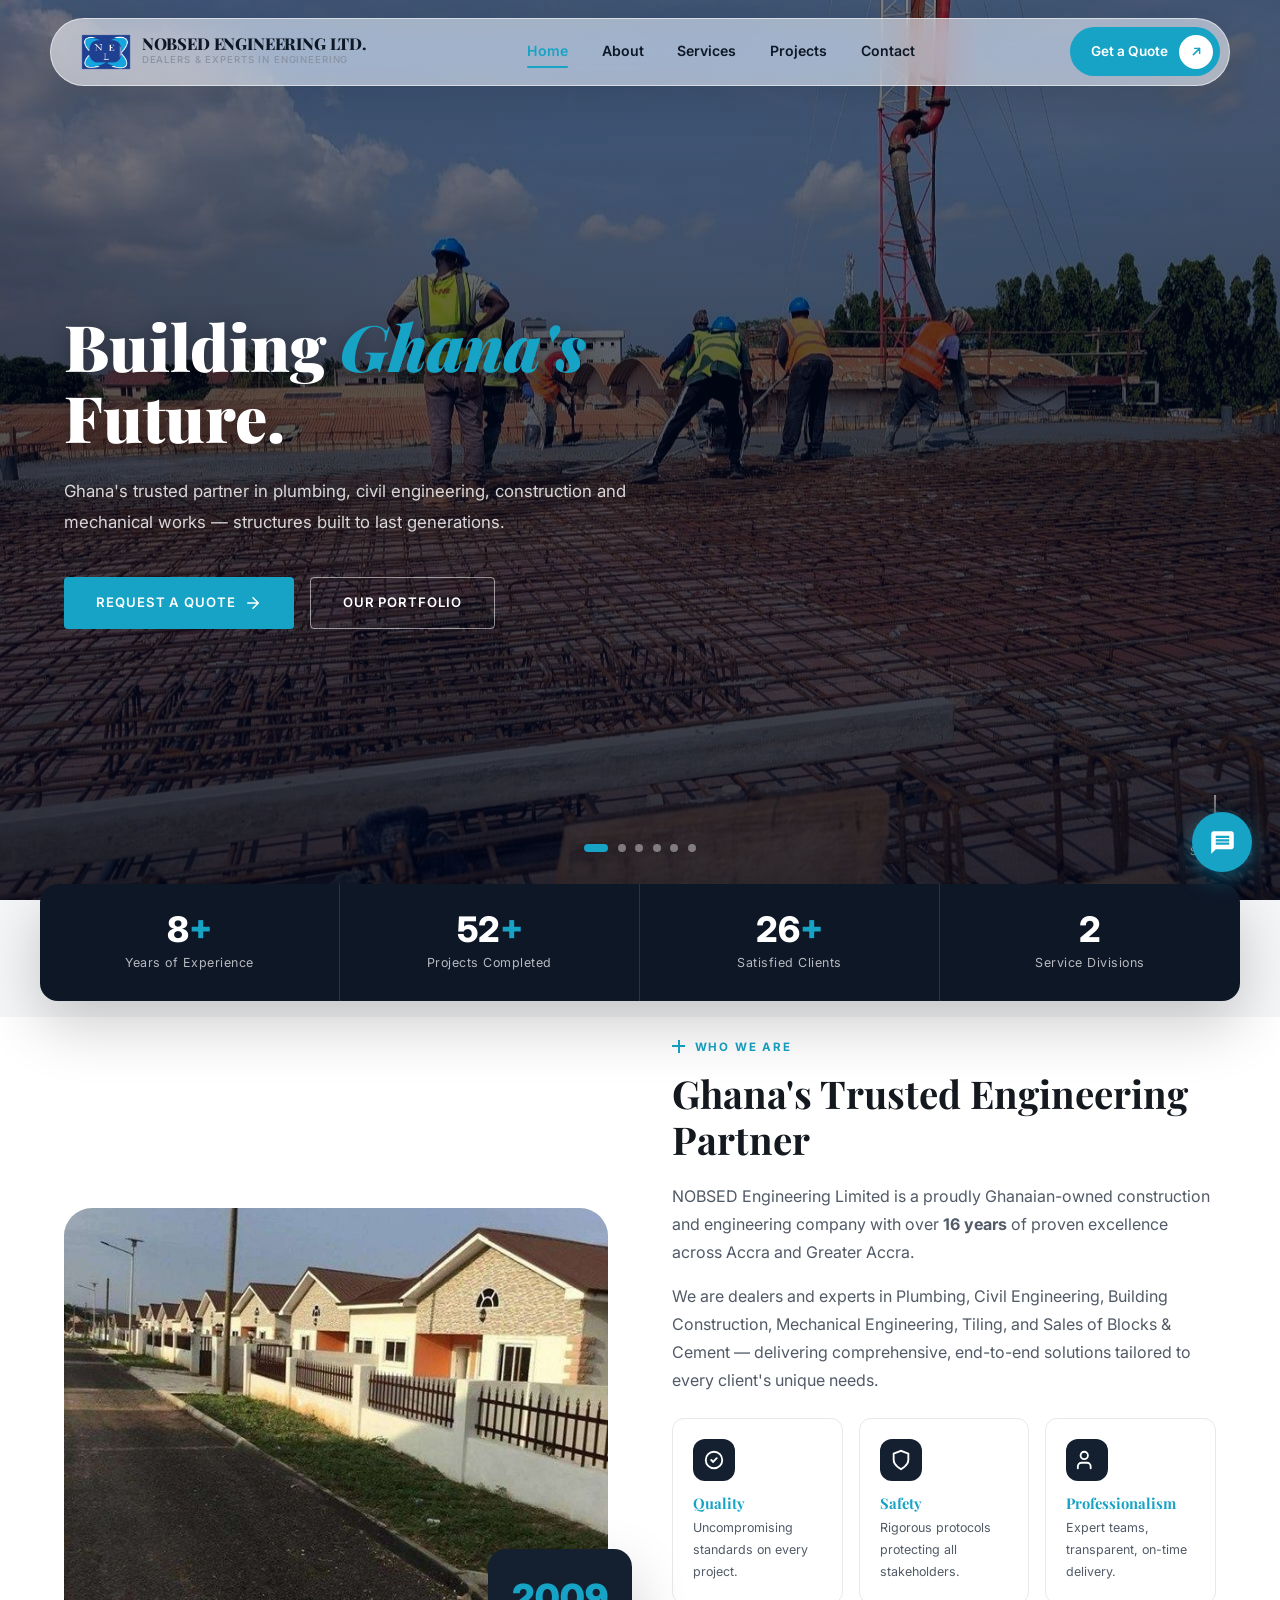
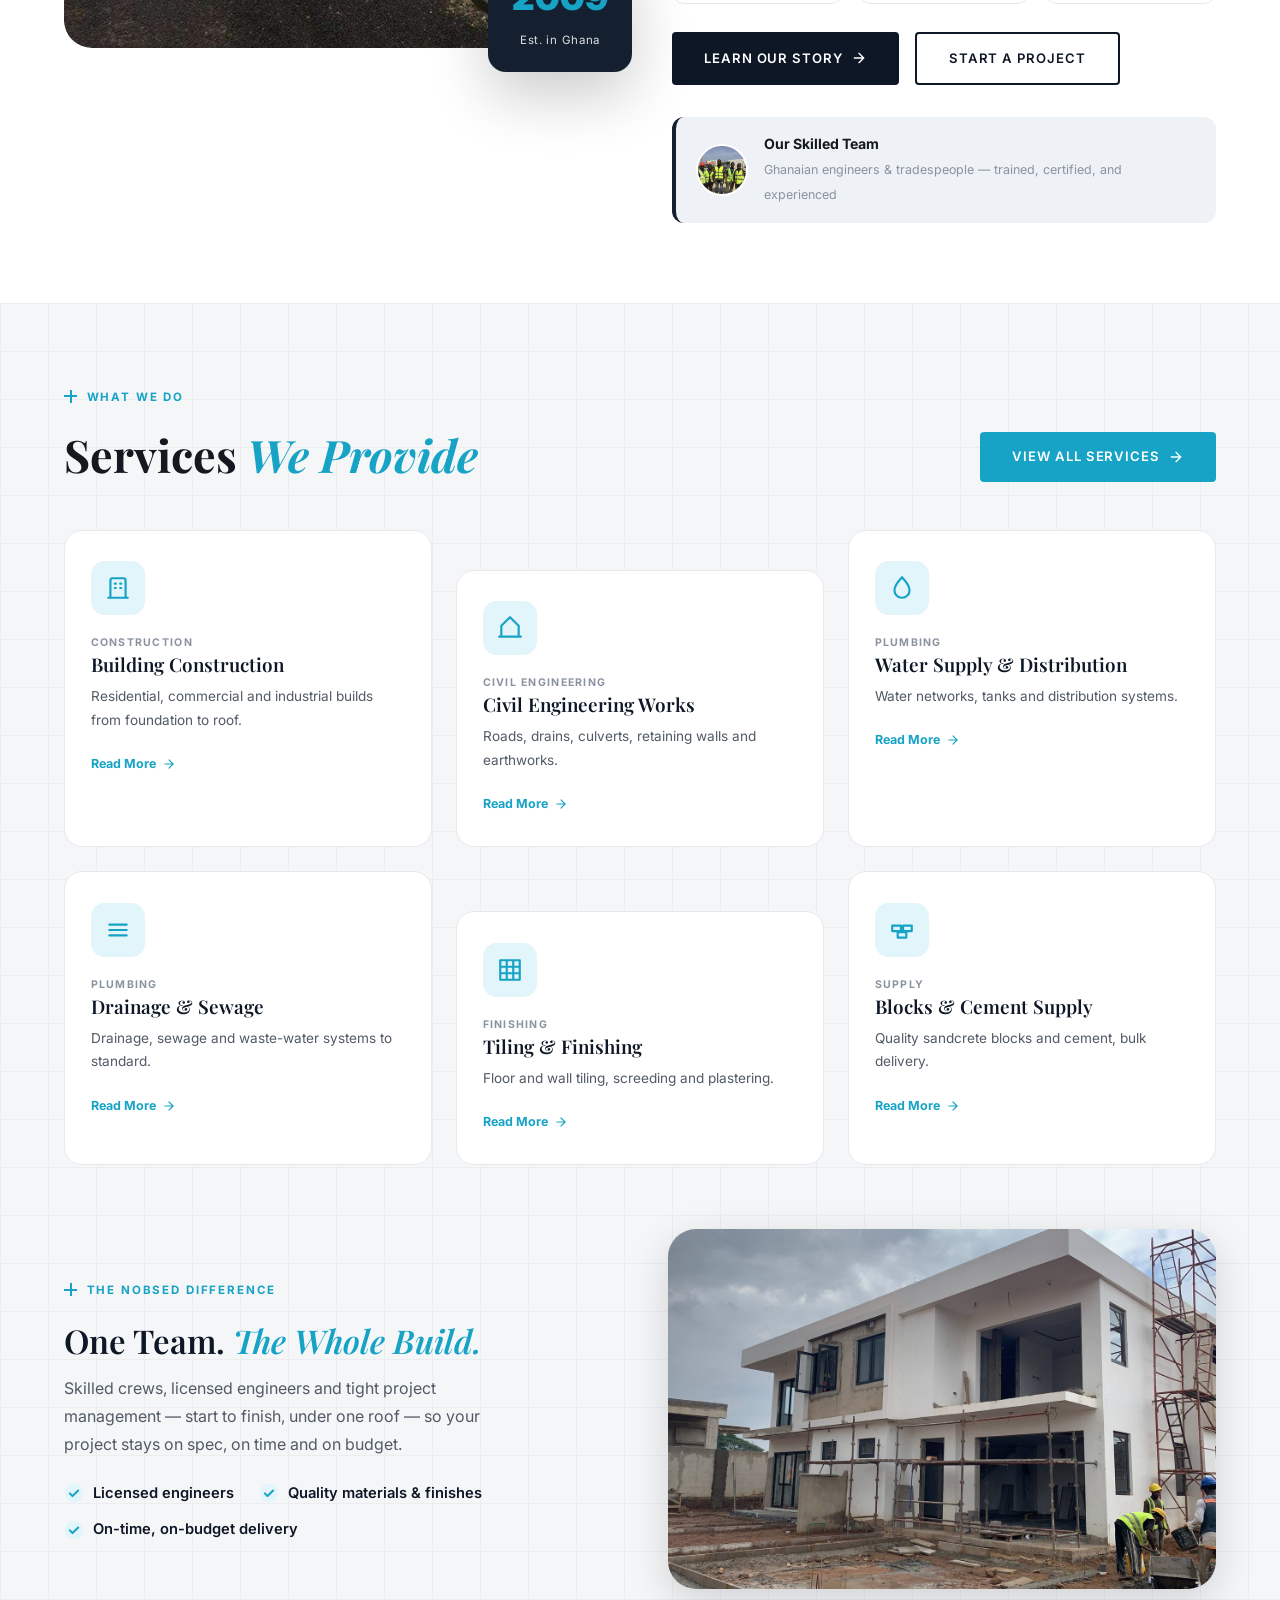
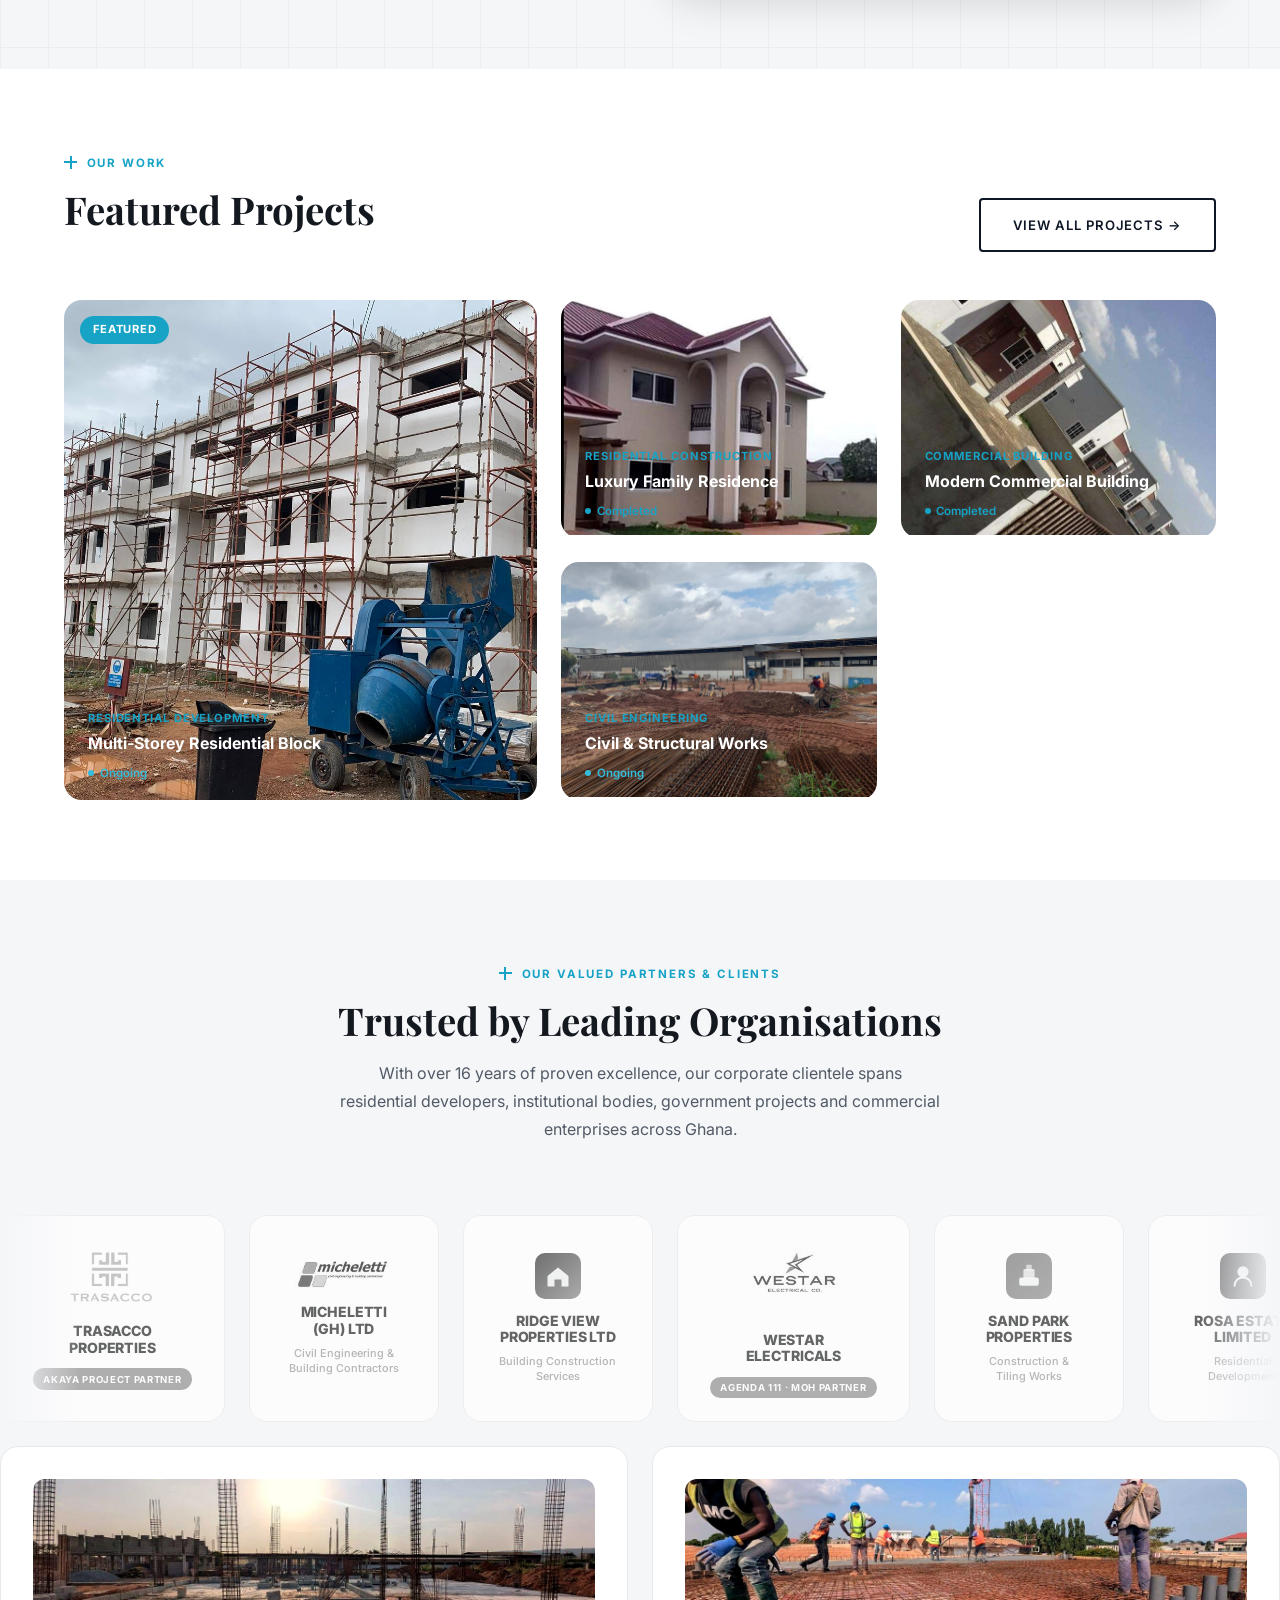
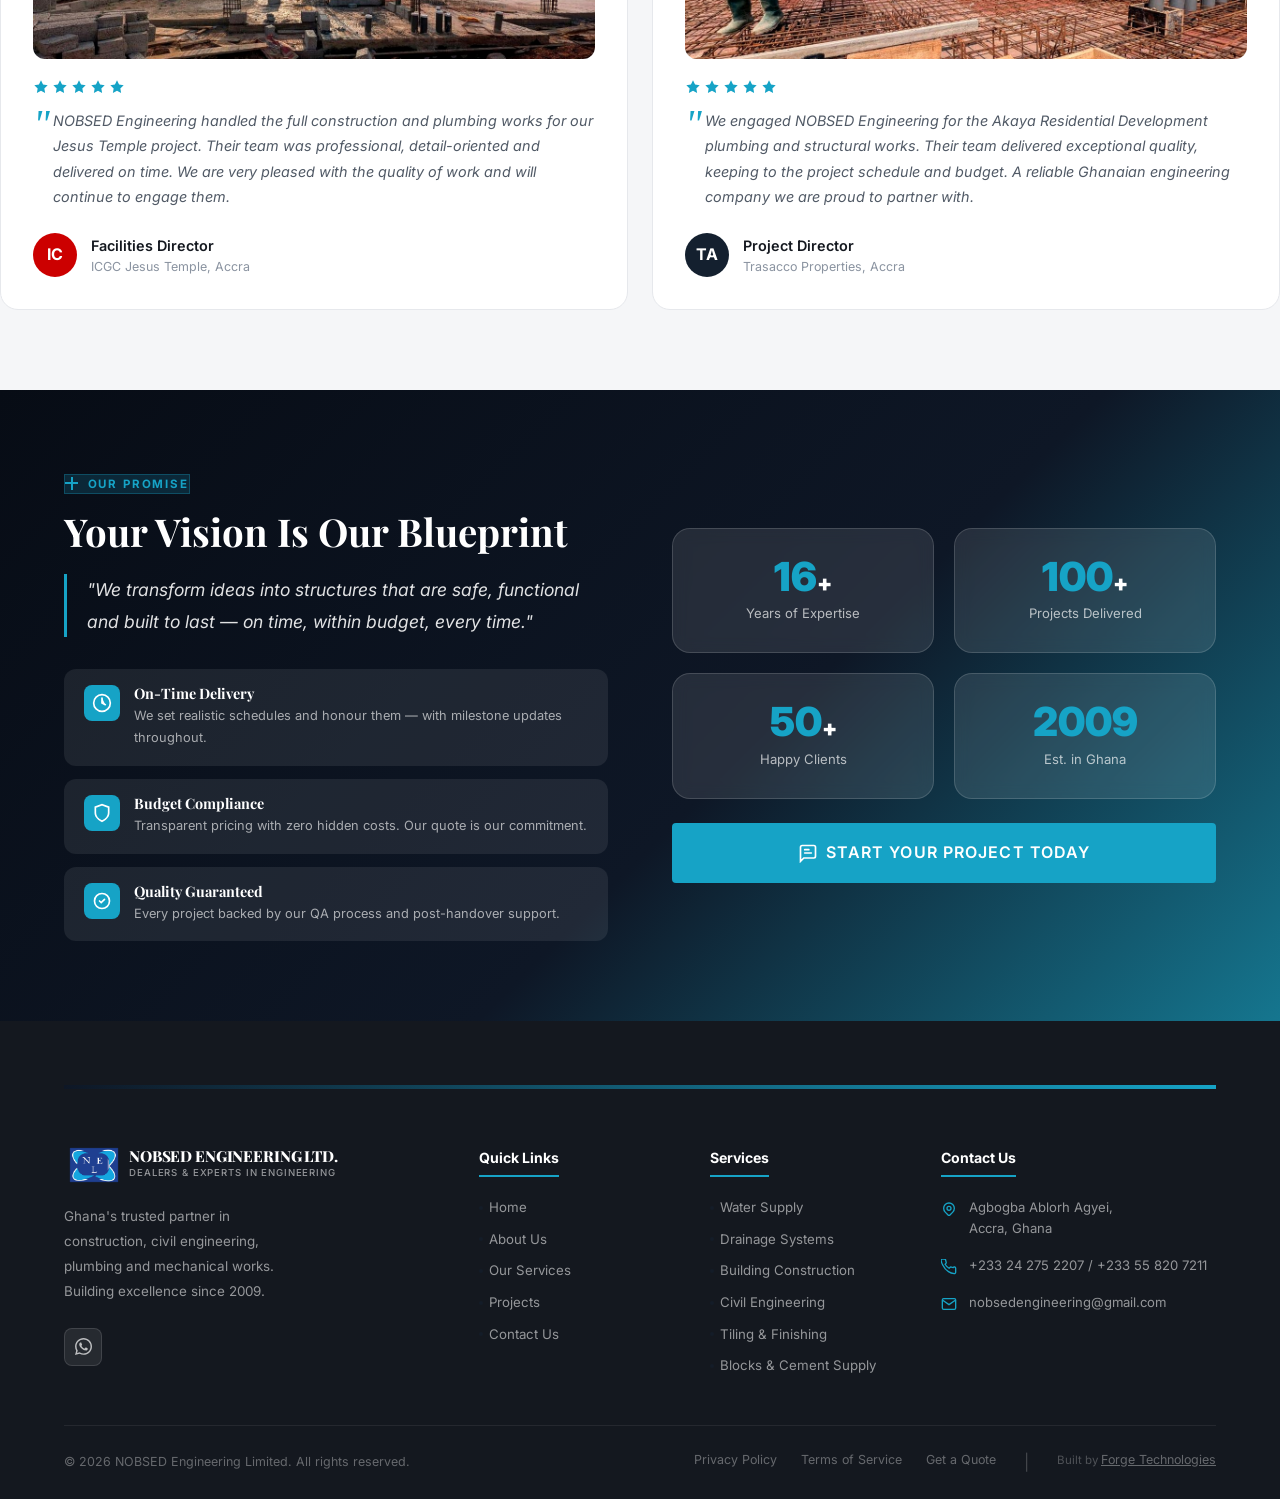
==== commit 8e6358e8: "Restore homepage: revert index.html that had been clobbered back to old pre-rebrand version Recovers" ====
--- a/index.html
+++ b/index.html
@@ -5,12 +5,10 @@
 <meta name="viewport" content="width=device-width,initial-scale=1.0">
 <title>NOBSED Engineering Limited — Building Excellence Since 2009</title>
 <meta name="description" content="Ghana's trusted partner in Plumbing, Civil Engineering, Building Construction and Mechanical works. Based in Accra since 2009.">
-<link rel="icon" type="image/png" href="images/enhanced/Logo.png">
+<link rel="icon" type="image/png" href="images/Logo.png">
 <link rel="stylesheet" href="style.css">
-
+<link rel="canonical" href="https://ramzy-tla.github.io/Nobsed/index.html">
 <style>
-body { background: linear-gradient(135deg, var(--green-dark) 0%, var(--green) 60%, #fffff0 100%); }
-
 /* ══ HOME-SPECIFIC STYLES ══════════════════════════════ */
 
 /* ── HERO SLIDESHOW ── */
@@ -20,18 +18,16 @@
 .slide-bg { position:absolute; inset:0; background-size:cover; background-position:center; animation:kenBurns 8s ease-in-out infinite alternate; }
 .slide:nth-child(even) .slide-bg { animation-direction:alternate-reverse; }
 @keyframes kenBurns { from{transform:scale(1)} to{transform:scale(1.06) translate(1%,1%)} }
-.slide-overlay { position:absolute; inset:0; background:linear-gradient(135deg,rgba(0,43,109,.88) 0%,rgba(27,154,206,.42) 48%,rgba(18,77,52,.82) 100%); }
-
-.hero-content { position:relative; z-index:10; height:100%; display:flex; align-items:center; }
-.hero-inner { padding-top:8rem; max-width:750px; }
-@media(max-width:768px){ .hero-content { align-items:flex-start; } .hero-inner { padding-top:6rem; } }
-@media(max-width:480px){ .hero-inner { padding-top:5.5rem; } }
-
-.hero-eyebrow { display:inline-flex; align-items:center; gap:.6rem; color:rgba(255,255,255,.75); font-family:'Poppins',sans-serif; font-size:.72rem; font-weight:500; letter-spacing:.16em; text-transform:uppercase; margin-bottom:1.25rem; border-left:3px solid var(--gold); padding:.1rem 0 .1rem .75rem; }
-.hero-eyebrow svg { display:none; }
+.slide-overlay { position:absolute; inset:0; background:linear-gradient(to bottom, rgba(0,8,28,.52) 0%, rgba(0,8,28,.82) 100%); }
+
+.hero-content { position:relative; z-index:10; height:100%; display:flex; align-items:center; padding-bottom:3.5rem; }
+.hero-inner { padding-top:9rem; max-width:750px; }
+@media(max-width:768px){ #hero { height:80vh; min-height:500px; } .hero-content { align-items:flex-start; padding-bottom:4rem; } .hero-inner { padding-top:7rem; } }
+@media(max-width:480px){ #hero { height:78vh; min-height:460px; } .hero-content { padding-bottom:3rem; } .hero-inner { padding-top:6.5rem; } }
+
 
 .hero-title { color:#fff; font-size:clamp(2.4rem,6vw,4rem); font-weight:900; line-height:1.1; margin-bottom:1.5rem; text-shadow:0 2px 20px rgba(0,0,0,.3); }
-.hero-title em { color:var(--gold); font-style:normal; }
+.hero-title em { color:var(--blue); font-style:italic; }
 .hero-title span { display:block; }
 
 .hero-sub { color:rgba(255,255,255,.82); font-size:1.05rem; line-height:1.8; margin-bottom:2.5rem; max-width:55ch; }
@@ -40,23 +36,17 @@
 @media(max-width:768px){ .hero-title { font-size:clamp(1.9rem,8vw,2.8rem); margin-bottom:1.25rem; } .hero-sub { font-size:.95rem; margin-bottom:2rem; } }
 
 .hero-stats { display:flex; flex-wrap:wrap; gap:2.5rem; padding-top:2rem; border-top:1px solid rgba(255,255,255,.15); }
-.hs-num { font-family:'Poppins',sans-serif; font-size:2rem; font-weight:800; color:var(--gold); line-height:1; }
+.hs-num { font-family:'Inter',sans-serif; font-size:2rem; font-weight:800; color:var(--gold); line-height:1; }
 .hs-label { font-size:.75rem; color:rgba(255,255,255,.65); letter-spacing:.06em; margin-top:.25rem; text-transform:uppercase; }
 
-/* Slide indicators */
-.slide-dots { position:absolute; bottom:2rem; left:50%; transform:translateX(-50%); z-index:10; display:flex; gap:.6rem; }
+/* Slide indicators (centered) */
+.slide-dots { position:absolute; bottom:3rem; left:50%; transform:translateX(-50%); z-index:10; display:flex; gap:.6rem; }
+@media(max-width:768px){ .slide-dots { bottom:2.5rem; } }
 .slide-dot { width:8px; height:8px; border-radius:50%; background:rgba(255,255,255,.4); cursor:pointer; transition:var(--t); border:none; }
-.slide-dot.active { background:var(--gold); width:24px; border-radius:4px; }
-
-/* Slide arrows */
-.slide-arrow { position:absolute; top:50%; z-index:10; width:48px; height:48px; border-radius:50%; background:rgba(255,255,255,.15); border:1px solid rgba(255,255,255,.25); display:flex; align-items:center; justify-content:center; cursor:pointer; transition:var(--t); transform:translateY(-50%); }
-.slide-arrow:hover { background:var(--green); border-color:var(--green); }
-.slide-arrow svg { width:20px; height:20px; fill:#fff; }
-.arrow-prev { left:2rem; }
-.arrow-next { right:2rem; }
+.slide-dot.active { background:var(--blue); width:24px; border-radius:4px; }
 
 /* Scroll indicator */
-.hero-scroll { position:absolute; bottom:2.5rem; right:2.5rem; z-index:10; display:flex; flex-direction:column; align-items:center; gap:.5rem; color:rgba(255,255,255,.5); font-family:'Poppins',sans-serif; font-size:.68rem; letter-spacing:.12em; text-transform:uppercase; }
+.hero-scroll { position:absolute; bottom:2.5rem; right:2.5rem; z-index:10; display:flex; flex-direction:column; align-items:center; gap:.5rem; color:rgba(255,255,255,.5); font-family:'Inter',sans-serif; font-size:.68rem; letter-spacing:.12em; text-transform:uppercase; }
 .hero-scroll-line { width:2px; height:40px; background:linear-gradient(to bottom,rgba(255,255,255,.5),transparent); animation:scrollLine 1.8s ease infinite; }
 @keyframes scrollLine { 0%,100%{opacity:.4;transform:scaleY(.8)} 50%{opacity:1;transform:scaleY(1)} }
 
@@ -65,37 +55,66 @@
 .about-img-wrap { position:relative; }
 .about-img-main { width:100%; height:440px; object-fit:cover; border-radius:var(--radius-xl); }
 .about-badge { position:absolute; bottom:-1.5rem; right:-1.5rem; background:var(--green); color:#fff; border-radius:var(--radius-lg); padding:1.25rem 1.5rem; text-align:center; box-shadow:var(--shadow-xl); }
-.about-badge strong { display:block; font-family:'Poppins',sans-serif; font-size:2.25rem; font-weight:900; color:var(--gold); }
+.about-badge strong { display:block; font-family:'Inter',sans-serif; font-size:2.25rem; font-weight:900; color:var(--gold); }
 .about-badge span { font-size:.72rem; opacity:.85; letter-spacing:.06em; }
 .about-team-row { display:flex; align-items:center; gap:1rem; margin-top:2rem; padding:1rem 1.25rem; background:var(--green-light); border-radius:var(--radius); border-left:4px solid var(--green); }
 .about-team-img { width:52px; height:52px; border-radius:50%; object-fit:cover; object-position:top; border:2px solid var(--white); }
-.about-team-text strong { display:block; font-family:'Poppins',sans-serif; font-size:.88rem; font-weight:700; color:var(--charcoal); }
+.about-team-text strong { display:block; font-family:'Inter',sans-serif; font-size:.88rem; font-weight:700; color:var(--charcoal); }
 .about-team-text span { font-size:.78rem; color:var(--muted); }
 
 /* ── PILLARS ── */
 .pillars-row { display:grid; grid-template-columns:repeat(3,1fr); gap:1rem; margin:2rem 0 1.75rem; }
 .pillar-card { background:var(--white); border:1px solid var(--border); border-radius:var(--radius); padding:1.25rem; transition:var(--t); }
-.pillar-card:hover { border-color:var(--green); box-shadow:var(--shadow); }
+.pillar-card:hover { border-color:var(--blue); box-shadow:var(--shadow); }
 .pillar-icon { width:42px; height:42px; background:var(--green); border-radius:var(--radius); display:flex; align-items:center; justify-content:center; margin-bottom:.85rem; }
 .pillar-icon svg { width:22px; height:22px; fill:#fff; }
-.pillar-card h4 { font-size:.92rem; color:var(--green); margin-bottom:.3rem; }
+.pillar-card h4 { font-size:.92rem; color:var(--blue); margin-bottom:.3rem; }
 .pillar-card p { font-size:.8rem; max-width:none; }
 
-/* ── SERVICES OVERVIEW ── */
-.services-grid { display:grid; grid-template-columns:repeat(auto-fill,minmax(260px,1fr)); gap:1.25rem; }
-.svc-card { background:#fff; border:1px solid var(--border); border-left:4px solid var(--green); border-radius:0 var(--radius) var(--radius) 0; padding:1.5rem; transition:var(--t); cursor:pointer; }
-.svc-card:hover { box-shadow:var(--shadow); transform:translateX(4px); border-left-color:var(--gold); }
-.svc-icon { width:46px; height:46px; background:var(--green-light); border-radius:var(--radius); display:flex; align-items:center; justify-content:center; margin-bottom:1rem; }
-.svc-icon svg { width:24px; height:24px; fill:var(--green); }
-.svc-card h3 { font-size:.98rem; margin-bottom:.4rem; }
-.svc-card p { font-size:.82rem; max-width:none; margin-bottom:1rem; }
-.svc-link { display:inline-flex; align-items:center; gap:.3rem; font-family:'Poppins',sans-serif; font-size:.78rem; font-weight:700; color:var(--green); transition:var(--t); }
-.svc-link:hover { gap:.55rem; color:var(--green-dark); }
-.svc-link svg { width:14px; height:14px; fill:var(--green); }
-
-.svc-cat-header { display:flex; align-items:center; gap:1rem; margin-bottom:1.5rem; }
-.svc-cat-header h3 { font-size:1.25rem; color:var(--charcoal); }
-.svc-cat-line { flex:1; height:2px; background:linear-gradient(to right,var(--green),transparent); border-radius:2px; }
+/* ── SERVICES "WE PROVIDE" (staggered cards + machine) ── */
+.svc-provide { position:relative; overflow:hidden; }
+.svc-provide .container { position:relative; z-index:2; }
+.svc-bg-grid { position:absolute; inset:0; z-index:0;
+  background-image:linear-gradient(var(--navy) 1px,transparent 1px),linear-gradient(90deg,var(--navy) 1px,transparent 1px);
+  background-size:48px 48px; opacity:.035; }
+.svc-provide-head { display:flex; align-items:flex-end; justify-content:space-between; gap:2rem; margin-bottom:3rem; flex-wrap:wrap; }
+.svc-provide-head h2 { font-size:clamp(1.9rem,4vw,2.8rem); margin-top:.5rem; }
+
+.svc-stagger { display:grid; grid-template-columns:repeat(3,1fr); gap:1.5rem; }
+.sp-card { position:relative; background:#fff; border:1px solid var(--border); border-radius:var(--radius-lg); padding:1.9rem 1.6rem; transition:var(--t-slow); overflow:hidden; display:block; }
+.sp-card::before { content:''; position:absolute; top:0; left:0; right:0; height:3px; background:var(--blue); transform:scaleX(0); transform-origin:left; transition:var(--t-slow); }
+.sp-card:hover { transform:translateY(-8px); box-shadow:var(--shadow-lg); border-color:transparent; }
+.sp-card:hover::before { transform:scaleX(1); }
+.svc-stagger .sp-card:nth-child(3n+2){ margin-top:2.5rem; }
+.sp-ic { width:54px; height:54px; border-radius:14px; background:var(--blue-light); display:flex; align-items:center; justify-content:center; margin-bottom:1.25rem; transition:var(--t-slow); }
+.sp-ic svg { width:26px; height:26px; stroke:var(--blue); fill:none; stroke-width:2; transition:var(--t-slow); }
+.sp-card:hover .sp-ic { background:var(--blue); }
+.sp-card:hover .sp-ic svg { stroke:#fff; }
+.sp-cat { font-size:.66rem; font-weight:700; letter-spacing:.12em; text-transform:uppercase; color:var(--muted); }
+.sp-card h4 { font-family:'Playfair Display',serif; font-weight:600; font-size:1.18rem; color:var(--navy); margin:.15rem 0 .5rem; }
+.sp-card p { font-size:.85rem; color:var(--mid); margin:0 0 1.1rem; max-width:none; }
+.sp-more { display:inline-flex; align-items:center; gap:.4rem; font-family:'Inter',sans-serif; font-size:.78rem; font-weight:700; color:var(--blue); transition:var(--t); }
+.sp-card:hover .sp-more { gap:.7rem; }
+.sp-more svg { width:14px; height:14px; stroke:var(--blue); fill:none; stroke-width:2; }
+
+/* Closing band: differentiators + crew photo */
+.svc-need { margin-top:4rem; display:grid; grid-template-columns:1fr 1fr; gap:3.5rem; align-items:center; }
+.svc-edge-text h3 { font-family:'Playfair Display',serif; font-size:clamp(1.5rem,3vw,2.05rem); color:var(--navy); margin:.5rem 0 .8rem; }
+.svc-edge-text p { color:var(--mid); max-width:46ch; margin-bottom:1.5rem; }
+.svc-points { display:flex; flex-wrap:wrap; gap:.8rem 1.6rem; }
+.svc-points li { display:flex; align-items:center; gap:.55rem; font-family:'Inter',sans-serif; font-size:.92rem; font-weight:600; color:var(--navy); }
+.svc-points li svg { width:20px; height:20px; flex-shrink:0; }
+.svc-edge-img { position:relative; border-radius:var(--radius-xl); overflow:hidden; box-shadow:var(--shadow-lg); }
+.svc-edge-img img { width:100%; height:360px; object-fit:cover; display:block; }
+.svc-edge-img::after { content:''; position:absolute; inset:0; background:linear-gradient(120deg,rgba(14,23,38,.25),transparent 55%); }
+
+@media(max-width:860px){
+  .svc-stagger { grid-template-columns:1fr 1fr; }
+  .svc-stagger .sp-card:nth-child(3n+2){ margin-top:0; }
+  .svc-need { grid-template-columns:1fr; gap:2rem; }
+  .svc-edge-img img { height:280px; }
+}
+@media(max-width:560px){ .svc-stagger { grid-template-columns:1fr; } }
 
 /* ── FEATURED PROJECTS ── */
 .projects-grid { display:grid; grid-template-columns:1.5fr 1fr 1fr; gap:1.5rem; }
@@ -105,43 +124,43 @@
 .proj-featured img { height:500px; }
 .proj-card:not(.proj-featured) img { height:235px; }
 .proj-card:hover img { transform:scale(1.05); }
-.proj-overlay { position:absolute; inset:0; background:linear-gradient(to top,rgba(18,77,52,.9) 0%,transparent 55%); opacity:0; transition:var(--t-slow); }
+.proj-overlay { position:absolute; inset:0; background:linear-gradient(to top,rgba(0,0,0,.88) 0%,transparent 55%); opacity:0; transition:var(--t-slow); }
 .proj-card:hover .proj-overlay { opacity:1; }
 .proj-info { position:absolute; bottom:0; left:0; right:0; padding:1.5rem; transform:translateY(8px); transition:var(--t-slow); }
 .proj-card:hover .proj-info { transform:none; }
-.proj-cat { font-family:'Poppins',sans-serif; font-size:.7rem; font-weight:700; color:var(--gold); letter-spacing:.08em; text-transform:uppercase; margin-bottom:.35rem; }
-.proj-info h4 { font-size:1rem; color:#fff; font-family:'Poppins',sans-serif; margin-bottom:.35rem; }
-.proj-status { display:inline-flex; align-items:center; gap:.35rem; font-size:.72rem; font-family:'Poppins',sans-serif; font-weight:600; }
-.proj-status.done { color:#4ade80; }
-.proj-status.ongoing { color:var(--gold); }
+.proj-cat { font-family:'Inter',sans-serif; font-size:.7rem; font-weight:700; color:var(--gold); letter-spacing:.08em; text-transform:uppercase; margin-bottom:.35rem; }
+.proj-info h4 { font-size:1rem; color:#fff; font-family:'Inter',sans-serif; margin-bottom:.35rem; }
+.proj-status { display:inline-flex; align-items:center; gap:.35rem; font-size:.72rem; font-family:'Inter',sans-serif; font-weight:600; }
+.proj-status.done { color:#16a3c6; }
+.proj-status.ongoing { color:var(--blue-mid); }
 .proj-status-dot { width:6px; height:6px; border-radius:50%; background:currentColor; }
 
-.proj-label { position:absolute; top:1rem; left:1rem; background:var(--gold); color:#fff; font-family:'Poppins',sans-serif; font-size:.7rem; font-weight:700; letter-spacing:.06em; text-transform:uppercase; padding:.3rem .8rem; border-radius:100px; }
+.proj-label { position:absolute; top:1rem; left:1rem; background:var(--gold); color:#fff; font-family:'Inter',sans-serif; font-size:.7rem; font-weight:700; letter-spacing:.06em; text-transform:uppercase; padding:.3rem .8rem; border-radius:100px; }
 
 /* ── CLIENTS ── */
 .clients-logos { display:flex; flex-wrap:wrap; gap:1.25rem; justify-content:center; margin-bottom:3.5rem; }
 .client-card { background:#fff; border:1px solid var(--border); border-radius:var(--radius); padding:1rem 1.75rem; display:flex; align-items:center; justify-content:center; min-width:130px; transition:var(--t); }
-.client-card:hover { border-color:var(--green); box-shadow:var(--shadow); transform:translateY(-2px); }
-.client-logo-text { font-family:'Poppins',sans-serif; font-size:.82rem; font-weight:700; color:var(--mid); text-align:center; line-height:1.3; }
+.client-card:hover { border-color:var(--blue); box-shadow:var(--shadow); transform:translateY(-2px); }
+.client-logo-text { font-family:'Inter',sans-serif; font-size:.82rem; font-weight:700; color:var(--mid); text-align:center; line-height:1.3; }
 
 /* Testimonials */
 .testimonials-grid { display:grid; grid-template-columns:1fr 1fr; gap:1.5rem; }
 .testi-card { background:#fff; border:1px solid var(--border); border-radius:var(--radius-lg); padding:2rem; transition:var(--t-slow); }
-.testi-card:hover { box-shadow:var(--shadow-lg); border-color:var(--green); }
+.testi-card:hover { box-shadow:var(--shadow-lg); border-color:var(--blue); }
 .testi-img { width:100%; height:180px; object-fit:cover; border-radius:var(--radius); margin-bottom:1.25rem; }
 .testi-stars { display:flex; gap:3px; margin-bottom:.85rem; }
 .testi-stars svg { width:16px; height:16px; fill:var(--gold); }
 .testi-quote { font-size:.9rem; font-style:italic; color:var(--mid); line-height:1.75; margin-bottom:1.5rem; position:relative; padding-left:1.25rem; }
-.testi-quote::before { content:'"'; position:absolute; left:0; top:-.25rem; font-size:2.5rem; font-family:Georgia,serif; color:var(--green); line-height:1; }
+.testi-quote::before { content:'"'; position:absolute; left:0; top:-.25rem; font-size:2.5rem; font-family:Georgia,serif; color:var(--blue); line-height:1; }
 .testi-author { display:flex; align-items:center; gap:.85rem; }
-.testi-avatar { width:44px; height:44px; border-radius:50%; background:var(--green); display:flex; align-items:center; justify-content:center; font-family:'Poppins',sans-serif; font-size:1rem; font-weight:700; color:#fff; flex-shrink:0; }
-.testi-name { font-family:'Poppins',sans-serif; font-size:.9rem; font-weight:600; color:var(--charcoal); }
+.testi-avatar { width:44px; height:44px; border-radius:50%; background:var(--green); display:flex; align-items:center; justify-content:center; font-family:'Inter',sans-serif; font-size:1rem; font-weight:700; color:#fff; flex-shrink:0; }
+.testi-name { font-family:'Inter',sans-serif; font-size:.9rem; font-weight:600; color:var(--charcoal); }
 .testi-role { font-size:.78rem; color:var(--muted); }
 
 /* ── PROMISE / CTA BAND ── */
-.promise-band { background:linear-gradient(135deg, var(--green-dark) 0%, var(--green) 60%, #1d7d55 100%); padding:5rem 0; }
+.promise-band { background:linear-gradient(135deg, var(--navy-dark) 0%, var(--navy) 58%, #15768f 100%); padding:5rem 0; }
 .promise-grid { display:grid; grid-template-columns:1fr 1fr; gap:4rem; align-items:center; }
-.promise-text .tag { background:rgba(212,160,23,.18); color:var(--gold); border:1px solid rgba(212,160,23,.3); }
+.promise-text .tag { background:rgba(22,163,198,.18); color:var(--gold); border:1px solid rgba(22,163,198,.3); }
 .promise-text h2 { color:#fff; margin-bottom:1.25rem; }
 .promise-blockquote { font-size:1.1rem; color:rgba(255,255,255,.88); font-style:italic; border-left:3px solid var(--gold); padding-left:1.25rem; line-height:1.8; margin-bottom:2rem; max-width:none; }
 .trust-items { display:flex; flex-direction:column; gap:.85rem; }
@@ -154,7 +173,7 @@
 .promise-metrics { display:grid; grid-template-columns:1fr 1fr; gap:1.25rem; }
 .pm-card { background:rgba(255,255,255,.1); -webkit-backdrop-filter:blur(8px); backdrop-filter:blur(8px); border:1px solid rgba(255,255,255,.15); border-radius:var(--radius-lg); padding:1.75rem; text-align:center; transition:var(--t); }
 .pm-card:hover { background:rgba(255,255,255,.18); transform:translateY(-2px); }
-.pm-num { font-family:'Poppins',sans-serif; font-size:2.5rem; font-weight:900; color:var(--gold); line-height:1; }
+.pm-num { font-family:'Inter',sans-serif; font-size:2.5rem; font-weight:900; color:var(--gold); line-height:1; }
 .pm-label { font-size:.82rem; color:rgba(255,255,255,.68); margin-top:.4rem; }
 
 /* ── RESPONSIVE ── */
@@ -173,17 +192,16 @@
   .projects-grid { grid-template-columns:1fr; }
   .promise-metrics { grid-template-columns:1fr 1fr; }
   .about-img-main { height:300px; }
-  .slide-arrow { display:none; }
   .hero-scroll { display:none; }
 }
 </style>
   <!-- Open Graph / Social Share -->
   <meta property="og:type" content="website">
   <meta property="og:site_name" content="NOBSED Engineering Ltd">
-  <meta property="og:url" content="https://nobsed-forgetechnologies.netlify.app/index.html">
+  <meta property="og:url" content="https://ramzy-tla.github.io/Nobsed/index.html">
   <meta property="og:title" content="NOBSED Engineering Ltd — Building Excellence Since 2009">
   <meta property="og:description" content="Ghana's trusted partner in Plumbing, Civil Engineering, Building Construction and Mechanical works. Based in Accra since 2009.">
-  <meta property="og:image" content="https://nobsed-forgetechnologies.netlify.app/images/og-preview.jpg">
+  <meta property="og:image" content="https://ramzy-tla.github.io/Nobsed/images/og-preview.jpg">
   <meta property="og:image:width" content="1200">
   <meta property="og:image:height" content="630">
   <meta property="og:locale" content="en_GH">
@@ -191,7 +209,47 @@
   <meta name="twitter:card" content="summary_large_image">
   <meta name="twitter:title" content="NOBSED Engineering Ltd — Building Excellence Since 2009">
   <meta name="twitter:description" content="Ghana's trusted partner in Plumbing, Civil Engineering, Building Construction and Mechanical works. Based in Accra since 2009.">
-  <meta name="twitter:image" content="https://nobsed-forgetechnologies.netlify.app/images/og-preview.jpg">
+  <meta name="twitter:image" content="https://ramzy-tla.github.io/Nobsed/images/og-preview.jpg">
+  <!-- Structured data: Local Business / General Contractor -->
+  <script type="application/ld+json">
+  {
+    "@context": "https://schema.org",
+    "@type": "GeneralContractor",
+    "name": "NOBSED Engineering Limited",
+    "alternateName": "NOBSED Engineering Ltd",
+    "description": "Ghanaian-owned construction and engineering firm in Accra since 2009 — plumbing, civil engineering, building construction, tiling and blocks & cement supply.",
+    "url": "https://ramzy-tla.github.io/Nobsed/",
+    "logo": "https://ramzy-tla.github.io/Nobsed/images/Logo.png",
+    "image": "https://ramzy-tla.github.io/Nobsed/images/og-preview.jpg",
+    "telephone": "+233242752207",
+    "email": "nobsedengineering@gmail.com",
+    "foundingDate": "2009",
+    "priceRange": "$$",
+    "address": {
+      "@type": "PostalAddress",
+      "streetAddress": "Agbogba Ablorh Agyei",
+      "addressLocality": "Accra",
+      "addressRegion": "Greater Accra",
+      "addressCountry": "GH"
+    },
+    "geo": { "@type": "GeoCoordinates", "latitude": 5.6837, "longitude": -0.1870 },
+    "areaServed": { "@type": "Place", "name": "Accra and Greater Ghana" },
+    "openingHoursSpecification": [{
+      "@type": "OpeningHoursSpecification",
+      "dayOfWeek": ["Monday","Tuesday","Wednesday","Thursday","Friday","Saturday"],
+      "opens": "08:00", "closes": "17:00"
+    }],
+    "sameAs": ["https://wa.me/233242752207"],
+    "makesOffer": [
+      { "@type": "Offer", "itemOffered": { "@type": "Service", "name": "Plumbing & Water Systems" } },
+      { "@type": "Offer", "itemOffered": { "@type": "Service", "name": "Drainage & Sewage Systems" } },
+      { "@type": "Offer", "itemOffered": { "@type": "Service", "name": "Building Construction" } },
+      { "@type": "Offer", "itemOffered": { "@type": "Service", "name": "Civil Engineering Works" } },
+      { "@type": "Offer", "itemOffered": { "@type": "Service", "name": "Tiling & Finishing" } },
+      { "@type": "Offer", "itemOffered": { "@type": "Service", "name": "Blocks & Cement Supply" } }
+    ]
+  }
+  </script>
 </head>
 <body>
 
@@ -199,7 +257,7 @@
 <nav id="navbar">
   <div class="nav-inner">
     <a href="index.html" class="nav-logo">
-      <img src="images/enhanced/Logo.png" alt="NOBSED Engineering Logo" class="nav-logo-img">
+      <img src="images/Logo.png" alt="NOBSED Engineering Logo" class="nav-logo-img">
       <div class="nav-logo-text">
         <span class="nav-logo-name">NOBSED ENGINEERING LTD.</span>
         <span class="nav-logo-sub">Dealers &amp; Experts in Engineering</span>
@@ -212,7 +270,7 @@
       <a href="portfolio.html" class="nav-link">Projects</a>
       <a href="contact.html" class="nav-link">Contact</a>
     </div>
-    <a href="contact.html" class="nav-cta">Get a Quote</a>
+    <a href="contact.html" class="nav-cta">Get a Quote<span class="cta-ico"><svg viewBox="0 0 24 24"><path d="M7 17L17 7M9 7h8v8" stroke-linecap="round" stroke-linejoin="round"/></svg></span></a>
     <div class="hamburger" id="hamburger">
       <span></span><span></span><span></span>
     </div>
@@ -222,7 +280,7 @@
 <!-- Mobile nav -->
 <div class="mobile-nav" id="mobileNav">
   <div class="mobile-nav-logo">
-    <img src="images/enhanced/Logo.png" alt="NEL Logo">
+    <img src="images/Logo.png" alt="NEL Logo">
     <span>NOBSED Engineering</span>
   </div>
   <span class="mobile-nav-close" id="mobileClose">&times;</span>
@@ -238,23 +296,23 @@
 <section id="hero">
   <!-- Slides -->
   <div class="slide active" data-label="Residential Estate Development" data-cat="Construction">
-    <div class="slide-bg" style="background-image:url('images/enhanced/Picture10.jpg')"></div>
+    <div class="slide-bg" style="background-image:url('images/hero-1.jpg')"></div>
     <div class="slide-overlay"></div>
   </div>
   <div class="slide" data-label="Multi-Storey Commercial Building" data-cat="Civil Engineering">
-    <div class="slide-bg" style="background-image:url('images/enhanced/Picture60.jpg')"></div>
+    <div class="slide-bg" style="background-image:url('images/hero-2.jpg')"></div>
     <div class="slide-overlay"></div>
   </div>
   <div class="slide" data-label="Modern Residential Complex" data-cat="Construction">
-    <div class="slide-bg" style="background-image:url('images/enhanced/Picture70.jpg')"></div>
+    <div class="slide-bg" style="background-image:url('images/hero-3.jpg')"></div>
     <div class="slide-overlay"></div>
   </div>
   <div class="slide" data-label="Commercial &amp; Retail Development" data-cat="Building Construction">
-    <div class="slide-bg" style="background-image:url('images/enhanced/Picture56.jpg')"></div>
+    <div class="slide-bg" style="background-image:url('images/hero-4.jpg')"></div>
     <div class="slide-overlay"></div>
   </div>
   <div class="slide" data-label="High-Rise Office Block" data-cat="Civil Engineering">
-    <div class="slide-bg" style="background-image:url('images/enhanced/Picture57.jpg')"></div>
+    <div class="slide-bg" style="background-image:url('images/hero-2.jpg')"></div>
     <div class="slide-overlay"></div>
   </div>
 
@@ -262,31 +320,23 @@
   <div class="hero-content container">
     <div class="hero-inner">
       <h1 class="hero-title">
-        <span>Building</span>
-        <em id="heroSlideLabel">Residential Excellence</em>
-        <span>Since 2009</span>
+        <span>Building <em>Ghana&#39;s</em></span>
+        <span>Future.</span>
       </h1>
-      <p class="hero-sub">Ghana's most trusted partner in Plumbing, Civil Engineering, Building Construction, Mechanical Engineering, Tiling &amp; Cement Supply — structures built to last generations.</p>
+      <p class="hero-sub">Ghana&#39;s trusted partner in plumbing, civil engineering, construction and mechanical works &mdash; structures built to last generations.</p>
       <div class="hero-btns">
-        <a href="contact.html" class="btn btn-gold">
-          <svg width="18" height="18" viewBox="0 0 24 24" fill="none"><path d="M8 12h8M8 8h5M5 3h14a2 2 0 012 2v11a2 2 0 01-2 2H7l-4 4V5a2 2 0 012-2z" stroke="#fff" stroke-width="2" stroke-linecap="round"/></svg>
-          Get a Free Consultation
+        <a href="contact.html" class="btn btn-teal">Request a Quote
+          <svg width="18" height="18" viewBox="0 0 24 24" fill="none"><path d="M5 12h14M12 5l7 7-7 7" stroke="#fff" stroke-width="2" stroke-linecap="round"/></svg>
         </a>
-        <a href="portfolio.html" class="btn btn-white-outline">
-          <svg width="18" height="18" viewBox="0 0 24 24" fill="none"><path d="M4 6h16M4 12h16M4 18h7" stroke="#fff" stroke-width="2" stroke-linecap="round"/></svg>
-          View Completed Projects
-        </a>
-      </div>
-    </div>
-  </div>
-
-  <!-- Arrows -->
-  <button class="slide-arrow arrow-prev" id="prevSlide" aria-label="Previous slide">
-    <svg viewBox="0 0 24 24"><path d="M15 18l-6-6 6-6" fill="none" stroke="#fff" stroke-width="2" stroke-linecap="round"/></svg>
-  </button>
-  <button class="slide-arrow arrow-next" id="nextSlide" aria-label="Next slide">
-    <svg viewBox="0 0 24 24"><path d="M9 18l6-6-6-6" fill="none" stroke="#fff" stroke-width="2" stroke-linecap="round"/></svg>
-  </button>
+        <a href="portfolio.html" class="btn btn-white-outline">Our Portfolio</a>
+      </div>
+    </div>
+  </div>
+
+  <div class="slide" data-label="Large Scale Civil Works" data-cat="Civil Engineering">
+    <div class="slide-bg" style="background-image:url('images/hero-5.jpg')"></div>
+    <div class="slide-overlay"></div>
+  </div>
 
   <!-- Dots -->
   <div class="slide-dots" id="slideDots"></div>
@@ -300,7 +350,7 @@
 
 <!-- ════════════ STATS BAR ════════════ -->
 <div class="stats-bar-wrap" style="background:var(--bg); padding:0 1.5rem;">
-  <div style="max-width:1200px;margin:0 auto;transform:translateY(-2rem);">
+  <div style="max-width:1200px;margin:0 auto;transform:translateY(-1rem);">
     <div class="stats-bar reveal">
       <div class="stat-item">
         <div class="stat-num"><span class="counter" data-target="16">0</span><span class="stat-plus">+</span></div>
@@ -327,7 +377,7 @@
   <div class="container">
     <div class="about-strip">
       <div class="about-img-wrap reveal left">
-        <img src="images/enhanced/Picture10.jpg" alt="Completed residential estate by NOBSED Engineering" class="about-img-main" loading="lazy">
+        <img src="images/projects/Picture10.jpg" alt="Completed residential estate by NOBSED Engineering" class="about-img-main" loading="lazy">
         <div class="about-badge">
           <strong>2009</strong>
           <span>Est. in Ghana</span>
@@ -372,7 +422,7 @@
         </div>
 
         <div class="about-team-row">
-          <img src="images/enhanced/Picture11.jpg" alt="NOBSED Engineering team" class="about-team-img">
+          <img src="images/projects/Picture11.jpg" alt="NOBSED Engineering team" class="about-team-img">
           <div class="about-team-text">
             <strong>Our Skilled Team</strong>
             <span>Ghanaian engineers &amp; tradespeople — trained, certified, and experienced</span>
@@ -384,85 +434,79 @@
 </section>
 
 <!-- ════════════ SERVICES OVERVIEW ════════════ -->
-<section class="section section-alt">
+<section class="section section-alt svc-provide">
+  <div class="svc-bg-grid"></div>
   <div class="container">
-    <div class="sh center reveal">
-      <div class="tag">What We Do</div>
-      <h2>Our Core Service Offerings</h2>
-      <div class="divider" style="margin:0 auto 1rem"></div>
-      <p>Two specialist divisions covering every construction and engineering need — from water supply systems to full-scale building works.</p>
-    </div>
-
-    <!-- Plumbing -->
-    <div class="svc-cat-header reveal">
-      <h3>Plumbing &amp; Water Systems</h3>
-      <div class="svc-cat-line"></div>
-      <a href="services.html" style="font-family:'Poppins',sans-serif;font-size:.82rem;font-weight:600;color:var(--green);white-space:nowrap">All Services →</a>
-    </div>
-    <div class="services-grid" style="margin-bottom:2.5rem">
-      <div class="svc-card reveal">
-        <div class="svc-icon"><svg viewBox="0 0 24 24"><circle cx="12" cy="12" r="10" stroke="#1A6B47" stroke-width="2" fill="none"/><path d="M12 8v8M8 12h8" stroke="#1A6B47" stroke-width="2" stroke-linecap="round"/></svg></div>
-        <h3>Water Supply &amp; Distribution</h3>
-        <p>Complete design &amp; installation of water supply networks, tanks and distribution systems.</p>
-        <a href="services.html" class="svc-link">Request Service <svg viewBox="0 0 24 24"><path d="M5 12h14M12 5l7 7-7 7" fill="none" stroke="#1A6B47" stroke-width="2" stroke-linecap="round"/></svg></a>
-      </div>
-      <div class="svc-card reveal d1">
-        <div class="svc-icon"><svg viewBox="0 0 24 24"><path d="M3 6h18M3 12h18M3 18h18" stroke="#1A6B47" stroke-width="2" stroke-linecap="round" fill="none"/></svg></div>
-        <h3>Drainage &amp; Sewage Systems</h3>
-        <p>Professional installation of drainage, sewage and waste-water systems to regulatory standards.</p>
-        <a href="services.html" class="svc-link">Request Service <svg viewBox="0 0 24 24"><path d="M5 12h14M12 5l7 7-7 7" fill="none" stroke="#1A6B47" stroke-width="2" stroke-linecap="round"/></svg></a>
-      </div>
-      <div class="svc-card reveal d2">
-        <div class="svc-icon"><svg viewBox="0 0 24 24"><path d="M12 22C6.477 22 2 17.523 2 12S6.477 2 12 2s10 4.477 10 10-4.477 10-10 10zm0-6a4 4 0 100-8 4 4 0 000 8z" stroke="#1A6B47" stroke-width="2" fill="none"/></svg></div>
-        <h3>Pump &amp; Borehole Systems</h3>
-        <p>Installation and maintenance of submersible pumps, booster pumps and borehole systems.</p>
-        <a href="services.html" class="svc-link">Request Service <svg viewBox="0 0 24 24"><path d="M5 12h14M12 5l7 7-7 7" fill="none" stroke="#1A6B47" stroke-width="2" stroke-linecap="round"/></svg></a>
-      </div>
-      <div class="svc-card reveal d3">
-        <div class="svc-icon"><svg viewBox="0 0 24 24"><path d="M18 8h1a4 4 0 010 8h-1M2 8h16v9a4 4 0 01-4 4H6a4 4 0 01-4-4V8z" stroke="#1A6B47" stroke-width="2" fill="none" stroke-linecap="round"/></svg></div>
-        <h3>Bathroom &amp; Kitchen Fitting</h3>
-        <p>Full installation of bathrooms, WCs and kitchen sinks with premium sanitary ware and fittings.</p>
-        <a href="services.html" class="svc-link">Request Service <svg viewBox="0 0 24 24"><path d="M5 12h14M12 5l7 7-7 7" fill="none" stroke="#1A6B47" stroke-width="2" stroke-linecap="round"/></svg></a>
-      </div>
-    </div>
-
-    <!-- Construction -->
-    <div class="svc-cat-header reveal">
-      <h3>Construction &amp; Civil Engineering</h3>
-      <div class="svc-cat-line"></div>
-      <a href="services.html" style="font-family:'Poppins',sans-serif;font-size:.82rem;font-weight:600;color:var(--green);white-space:nowrap">All Services →</a>
-    </div>
-    <div class="services-grid">
-      <div class="svc-card reveal">
-        <div class="svc-icon"><svg viewBox="0 0 24 24"><path d="M3 21h18M9 8h1m5 0h1M9 12h1m5 0h1M5 21V5a2 2 0 012-2h10a2 2 0 012 2v16" stroke="#1A6B47" stroke-width="2" fill="none" stroke-linecap="round"/></svg></div>
-        <h3>Building Construction</h3>
-        <p>Full-scale residential, commercial and industrial building construction from foundation to roofing.</p>
-        <a href="services.html" class="svc-link">Request Service <svg viewBox="0 0 24 24"><path d="M5 12h14M12 5l7 7-7 7" fill="none" stroke="#1A6B47" stroke-width="2" stroke-linecap="round"/></svg></a>
-      </div>
-      <div class="svc-card reveal d1">
-        <div class="svc-icon"><svg viewBox="0 0 24 24"><path d="M2 20h20M4 20V10l8-8 8 8v10M10 20v-5h4v5" stroke="#1A6B47" stroke-width="2" fill="none" stroke-linecap="round"/></svg></div>
-        <h3>Civil Engineering Works</h3>
-        <p>Roads, drains, culverts, retaining walls and earthworks executed to engineering specifications.</p>
-        <a href="services.html" class="svc-link">Request Service <svg viewBox="0 0 24 24"><path d="M5 12h14M12 5l7 7-7 7" fill="none" stroke="#1A6B47" stroke-width="2" stroke-linecap="round"/></svg></a>
-      </div>
-      <div class="svc-card reveal d2">
-        <div class="svc-icon"><svg viewBox="0 0 24 24"><path d="M4 15s1-1 4-1 5 2 8 2 4-1 4-1V3s-1 1-4 1-5-2-8-2-4 1-4 1zM4 22v-7" stroke="#1A6B47" stroke-width="2" fill="none" stroke-linecap="round"/></svg></div>
-        <h3>Tiling &amp; Finishing</h3>
-        <p>Professional floor and wall tiling, screeding, plastering and finishing for all property types.</p>
-        <a href="services.html" class="svc-link">Request Service <svg viewBox="0 0 24 24"><path d="M5 12h14M12 5l7 7-7 7" fill="none" stroke="#1A6B47" stroke-width="2" stroke-linecap="round"/></svg></a>
-      </div>
-      <div class="svc-card reveal d3">
-        <div class="svc-icon"><svg viewBox="0 0 24 24"><path d="M20 7H4a2 2 0 00-2 2v6a2 2 0 002 2h16a2 2 0 002-2V9a2 2 0 00-2-2z" stroke="#1A6B47" stroke-width="2" fill="none"/></svg></div>
-        <h3>Blocks &amp; Cement Supply</h3>
-        <p>Supply of quality sandcrete blocks and cement for construction projects. Bulk delivery available.</p>
-        <a href="services.html" class="svc-link">Request Service <svg viewBox="0 0 24 24"><path d="M5 12h14M12 5l7 7-7 7" fill="none" stroke="#1A6B47" stroke-width="2" stroke-linecap="round"/></svg></a>
-      </div>
-    </div>
-
-    <div style="text-align:center;margin-top:2.5rem" class="reveal">
-      <a href="services.html" class="btn btn-primary">View All 12 Services
+    <div class="svc-provide-head reveal">
+      <div>
+        <div class="tag">What We Do</div>
+        <h2>Services <em>We Provide</em></h2>
+      </div>
+      <a href="services.html" class="btn btn-teal">View All Services
         <svg width="16" height="16" viewBox="0 0 24 24" fill="none"><path d="M5 12h14M12 5l7 7-7 7" stroke="#fff" stroke-width="2" stroke-linecap="round"/></svg>
       </a>
+    </div>
+
+    <div class="svc-stagger">
+      <a class="sp-card reveal" href="services.html">
+        <div class="sp-ic"><svg viewBox="0 0 24 24"><path d="M3 21h18M5 21V5a2 2 0 012-2h10a2 2 0 012 2v16M9 8h1m4 0h1M9 12h1m4 0h1" stroke-linecap="round"/></svg></div>
+        <div class="sp-cat">Construction</div>
+        <h4>Building Construction</h4>
+        <p>Residential, commercial and industrial builds from foundation to roof.</p>
+        <span class="sp-more">Read More <svg viewBox="0 0 24 24"><path d="M5 12h14M12 5l7 7-7 7" stroke-linecap="round" stroke-linejoin="round"/></svg></span>
+      </a>
+      <a class="sp-card reveal" href="services.html">
+        <div class="sp-ic"><svg viewBox="0 0 24 24"><path d="M2 20h20M4 20V10l8-8 8 8v10" stroke-linecap="round" stroke-linejoin="round"/></svg></div>
+        <div class="sp-cat">Civil Engineering</div>
+        <h4>Civil Engineering Works</h4>
+        <p>Roads, drains, culverts, retaining walls and earthworks.</p>
+        <span class="sp-more">Read More <svg viewBox="0 0 24 24"><path d="M5 12h14M12 5l7 7-7 7" stroke-linecap="round" stroke-linejoin="round"/></svg></span>
+      </a>
+      <a class="sp-card reveal" href="services.html">
+        <div class="sp-ic"><svg viewBox="0 0 24 24"><path d="M12 2s7 7.5 7 12a7 7 0 11-14 0c0-4.5 7-12 7-12z" stroke-linecap="round" stroke-linejoin="round"/></svg></div>
+        <div class="sp-cat">Plumbing</div>
+        <h4>Water Supply &amp; Distribution</h4>
+        <p>Water networks, tanks and distribution systems.</p>
+        <span class="sp-more">Read More <svg viewBox="0 0 24 24"><path d="M5 12h14M12 5l7 7-7 7" stroke-linecap="round" stroke-linejoin="round"/></svg></span>
+      </a>
+      <a class="sp-card reveal" href="services.html">
+        <div class="sp-ic"><svg viewBox="0 0 24 24"><path d="M4 7h16M4 12h16M4 17h16" stroke-linecap="round"/></svg></div>
+        <div class="sp-cat">Plumbing</div>
+        <h4>Drainage &amp; Sewage</h4>
+        <p>Drainage, sewage and waste-water systems to standard.</p>
+        <span class="sp-more">Read More <svg viewBox="0 0 24 24"><path d="M5 12h14M12 5l7 7-7 7" stroke-linecap="round" stroke-linejoin="round"/></svg></span>
+      </a>
+      <a class="sp-card reveal" href="services.html">
+        <div class="sp-ic"><svg viewBox="0 0 24 24"><path d="M3 3h18v18H3zM3 9h18M3 15h18M9 3v18M15 3v18" stroke-linejoin="round"/></svg></div>
+        <div class="sp-cat">Finishing</div>
+        <h4>Tiling &amp; Finishing</h4>
+        <p>Floor and wall tiling, screeding and plastering.</p>
+        <span class="sp-more">Read More <svg viewBox="0 0 24 24"><path d="M5 12h14M12 5l7 7-7 7" stroke-linecap="round" stroke-linejoin="round"/></svg></span>
+      </a>
+      <a class="sp-card reveal" href="services.html">
+        <div class="sp-ic"><svg viewBox="0 0 24 24"><path d="M3 8h8v5H3zM13 8h8v5h-8zM8 14h8v5H8z" stroke-linejoin="round"/></svg></div>
+        <div class="sp-cat">Supply</div>
+        <h4>Blocks &amp; Cement Supply</h4>
+        <p>Quality sandcrete blocks and cement, bulk delivery.</p>
+        <span class="sp-more">Read More <svg viewBox="0 0 24 24"><path d="M5 12h14M12 5l7 7-7 7" stroke-linecap="round" stroke-linejoin="round"/></svg></span>
+      </a>
+    </div>
+
+    <!-- Differentiators + crew photo -->
+    <div class="svc-need reveal">
+      <div class="svc-edge-text">
+        <div class="tag">The NOBSED Difference</div>
+        <h3>One Team. <em>The Whole Build.</em></h3>
+        <p>Skilled crews, licensed engineers and tight project management — start to finish, under one roof — so your project stays on spec, on time and on budget.</p>
+        <ul class="svc-points">
+          <li><svg viewBox="0 0 24 24"><circle cx="12" cy="12" r="11" fill="var(--blue-light)"/><path d="M7 12.5l3.2 3.2L17 9" fill="none" stroke="var(--blue)" stroke-width="2.4" stroke-linecap="round" stroke-linejoin="round"/></svg>Licensed engineers</li>
+          <li><svg viewBox="0 0 24 24"><circle cx="12" cy="12" r="11" fill="var(--blue-light)"/><path d="M7 12.5l3.2 3.2L17 9" fill="none" stroke="var(--blue)" stroke-width="2.4" stroke-linecap="round" stroke-linejoin="round"/></svg>Quality materials &amp; finishes</li>
+          <li><svg viewBox="0 0 24 24"><circle cx="12" cy="12" r="11" fill="var(--blue-light)"/><path d="M7 12.5l3.2 3.2L17 9" fill="none" stroke="var(--blue)" stroke-width="2.4" stroke-linecap="round" stroke-linejoin="round"/></svg>On-time, on-budget delivery</li>
+        </ul>
+      </div>
+      <div class="svc-edge-img">
+        <img src="images/team-onsite.jpg" alt="NOBSED Engineering crew on a residential construction site in Accra" loading="lazy">
+      </div>
     </div>
   </div>
 </section>
@@ -482,39 +526,39 @@
     <div class="projects-grid">
       <div class="proj-card proj-featured reveal">
         <div class="proj-label">Featured</div>
-        <img src="images/enhanced/Picture52.png" alt="3-storey residential complex before and after" loading="lazy">
+        <img src="images/feat-apartment.jpg" alt="Multi-storey residential block under construction with full scaffolding" loading="lazy">
+        <div class="proj-overlay"></div>
+        <div class="proj-info">
+          <div class="proj-cat">Residential Development</div>
+          <h4>Multi-Storey Residential Block</h4>
+          <div class="proj-status ongoing"><div class="proj-status-dot"></div>Ongoing</div>
+        </div>
+      </div>
+      <div class="proj-card reveal d1">
+        <img src="images/featured-residential.jpg" alt="Completed luxury family residence by NOBSED Engineering" loading="lazy">
         <div class="proj-overlay"></div>
         <div class="proj-info">
           <div class="proj-cat">Residential Construction</div>
-          <h4>3-Storey Residential Complex</h4>
+          <h4>Luxury Family Residence</h4>
           <div class="proj-status done"><div class="proj-status-dot"></div>Completed</div>
         </div>
       </div>
-      <div class="proj-card reveal d1">
-        <img src="images/enhanced/Picture60.jpg" alt="Multi-storey commercial building" loading="lazy">
+      <div class="proj-card reveal d2">
+        <img src="images/projects/Picture9.jpg" alt="Completed modern multi-storey building" loading="lazy">
         <div class="proj-overlay"></div>
         <div class="proj-info">
           <div class="proj-cat">Commercial Building</div>
-          <h4>Multi-Storey Office &amp; Retail Block</h4>
+          <h4>Modern Commercial Building</h4>
           <div class="proj-status done"><div class="proj-status-dot"></div>Completed</div>
         </div>
       </div>
-      <div class="proj-card reveal d2">
-        <img src="images/enhanced/Picture70.jpg" alt="Modern residential homes" loading="lazy">
+      <div class="proj-card reveal d1" style="margin-top:0">
+        <img src="images/feat-civil.jpg" alt="Civil and structural foundation works on site" loading="lazy">
         <div class="proj-overlay"></div>
         <div class="proj-info">
-          <div class="proj-cat">Residential Development</div>
-          <h4>Modern Twin-Villa Estate</h4>
-          <div class="proj-status done"><div class="proj-status-dot"></div>Completed</div>
-        </div>
-      </div>
-      <div class="proj-card reveal d1" style="margin-top:0">
-        <img src="images/enhanced/Picture55.png" alt="Shell petrol station and commercial building" loading="lazy">
-        <div class="proj-overlay"></div>
-        <div class="proj-info">
-          <div class="proj-cat">Commercial &amp; Retail</div>
-          <h4>Commercial Service Station</h4>
-          <div class="proj-status done"><div class="proj-status-dot"></div>Completed</div>
+          <div class="proj-cat">Civil Engineering</div>
+          <h4>Civil &amp; Structural Works</h4>
+          <div class="proj-status ongoing"><div class="proj-status-dot"></div>Ongoing</div>
         </div>
       </div>
     </div>
@@ -571,7 +615,7 @@
 
       <!-- 5. Sand Park Properties -->
       <div class="client-logo-card">
-        <div class="clc-icon" style="background:linear-gradient(135deg,#c47e1a,#d4a017)">
+        <div class="clc-icon" style="background:linear-gradient(135deg,#1187a6,#16a3c6)">
           <svg width="28" height="28" viewBox="0 0 40 40" fill="none">
             <rect x="6" y="22" width="28" height="12" rx="3" fill="rgba(255,255,255,.9)"/>
             <rect x="12" y="10" width="16" height="14" rx="2" fill="rgba(255,255,255,.75)"/>
@@ -596,7 +640,7 @@
 
       <!-- 7. Ridge View Gardens -->
       <div class="client-logo-card">
-        <div class="clc-icon" style="background:linear-gradient(135deg,#1A6B47,#2a9d63)">
+        <div class="clc-icon" style="background:linear-gradient(135deg,#16a3c6,#1187a6)">
           <svg width="28" height="28" viewBox="0 0 40 40" fill="none">
             <path d="M20 4 C10 14 4 20 4 28 C4 34 11 38 20 38 C29 38 36 34 36 28 C36 20 30 14 20 4z" fill="rgba(255,255,255,.9)"/>
           </svg>
@@ -642,7 +686,7 @@
         <span class="clc-badge clc-badge-blue">Agenda 111 · MoH Partner</span>
       </div>
       <div class="client-logo-card">
-        <div class="clc-icon" style="background:linear-gradient(135deg,#c47e1a,#d4a017)">
+        <div class="clc-icon" style="background:linear-gradient(135deg,#1187a6,#16a3c6)">
           <svg width="28" height="28" viewBox="0 0 40 40" fill="none"><rect x="6" y="22" width="28" height="12" rx="3" fill="rgba(255,255,255,.9)"/><rect x="12" y="10" width="16" height="14" rx="2" fill="rgba(255,255,255,.75)"/><rect x="16" y="4" width="8" height="8" rx="1" fill="rgba(255,255,255,.6)"/></svg>
         </div>
         <div class="clc-name">SAND PARK<br>PROPERTIES</div>
@@ -656,7 +700,7 @@
         <div class="clc-sub">Residential<br>Development</div>
       </div>
       <div class="client-logo-card">
-        <div class="clc-icon" style="background:linear-gradient(135deg,#1A6B47,#2a9d63)">
+        <div class="clc-icon" style="background:linear-gradient(135deg,#16a3c6,#1187a6)">
           <svg width="28" height="28" viewBox="0 0 40 40" fill="none"><path d="M20 4 C10 14 4 20 4 28 C4 34 11 38 20 38 C29 38 36 34 36 28 C36 20 30 14 20 4z" fill="rgba(255,255,255,.9)"/></svg>
         </div>
         <div class="clc-name">RIDGE VIEW<br>GARDENS LTD</div>
@@ -676,7 +720,7 @@
     <div class="testimonials-grid">
       <!-- ICGC testimonial -->
       <div class="testi-card reveal">
-        <img src="images/enhanced/Picture50.png" alt="ICGC Jesus Temple project" class="testi-img" loading="lazy">
+        <img src="images/projects/n47.jpg" alt="ICGC Jesus Temple project" class="testi-img" loading="lazy">
         <div class="testi-stars">
           <svg viewBox="0 0 24 24"><path d="M12 2l3.09 6.26L22 9.27l-5 4.87 1.18 6.88L12 17.77l-6.18 3.25L7 14.14 2 9.27l6.91-1.01L12 2z"/></svg>
           <svg viewBox="0 0 24 24"><path d="M12 2l3.09 6.26L22 9.27l-5 4.87 1.18 6.88L12 17.77l-6.18 3.25L7 14.14 2 9.27l6.91-1.01L12 2z"/></svg>
@@ -695,7 +739,7 @@
       </div>
       <!-- Trasacco testimonial -->
       <div class="testi-card reveal d1">
-        <img src="images/enhanced/Picture56.jpg" alt="Commercial building project completed by NOBSED" class="testi-img" loading="lazy">
+        <img src="images/projects/n45.jpg" alt="Commercial building project completed by NOBSED" class="testi-img" loading="lazy">
         <div class="testi-stars">
           <svg viewBox="0 0 24 24"><path d="M12 2l3.09 6.26L22 9.27l-5 4.87 1.18 6.88L12 17.77l-6.18 3.25L7 14.14 2 9.27l6.91-1.01L12 2z"/></svg>
           <svg viewBox="0 0 24 24"><path d="M12 2l3.09 6.26L22 9.27l-5 4.87 1.18 6.88L12 17.77l-6.18 3.25L7 14.14 2 9.27l6.91-1.01L12 2z"/></svg>
@@ -762,7 +806,7 @@
     <div class="footer-top">
       <div class="footer-brand">
         <a href="index.html" class="nav-logo" style="margin-bottom:1.25rem">
-          <img src="images/enhanced/Logo.png" alt="NEL Logo" class="nav-logo-img">
+          <img src="images/Logo.png" alt="NEL Logo" class="nav-logo-img">
           <div class="nav-logo-text">
             <span class="nav-logo-name">NOBSED ENGINEERING LTD.</span>
             <span class="nav-logo-sub">Dealers &amp; Experts in Engineering</span>
@@ -770,12 +814,10 @@
         </a>
         <p>Ghana's trusted partner in construction, civil engineering, plumbing and mechanical works. Building excellence since 2009.</p>
         <div class="footer-social">
-          <a href="https://wa.me/233242752207" class="social-btn" aria-label="WhatsApp">
-            <svg viewBox="0 0 24 24"><path d="M17.472 14.382c-.297-.149-1.758-.867-2.03-.967-.273-.099-.471-.148-.67.15-.197.297-.767.966-.94 1.164-.173.199-.347.223-.644.075-.297-.15-1.255-.463-2.39-1.475-.883-.788-1.48-1.761-1.653-2.059-.173-.297-.018-.458.13-.606.134-.133.298-.347.446-.52.149-.174.198-.298.298-.497.099-.198.05-.371-.025-.52-.075-.149-.669-1.612-.916-2.207-.242-.579-.487-.5-.669-.51-.173-.008-.371-.01-.57-.01-.198 0-.52.074-.792.372-.272.297-1.04 1.016-1.04 2.479 0 1.462 1.065 2.875 1.213 3.074.149.198 2.096 3.2 5.077 4.487.709.306 1.262.489 1.694.625.712.227 1.36.195 1.871.118.571-.085 1.758-.719 2.006-1.413.248-.694.248-1.289.173-1.413-.074-.124-.272-.198-.57-.347m-5.421 7.403h-.004a9.87 9.87 0 01-5.031-1.378l-.361-.214-3.741.982.998-3.648-.235-.374a9.86 9.86 0 01-1.51-5.26c.001-5.45 4.436-9.884 9.888-9.884 2.64 0 5.122 1.03 6.988 2.898a9.825 9.825 0 012.893 6.994c-.003 5.45-4.437 9.884-9.885 9.884m8.413-18.297A11.815 11.815 0 0012.05 0C5.495 0 .16 5.335.157 11.892c0 2.096.547 4.142 1.588 5.945L.057 24l6.305-1.654a11.882 11.882 0 005.683 1.448h.005c6.554 0 11.89-5.335 11.893-11.893a11.821 11.821 0 00-3.48-8.413z"/></svg>
-          </a>
-          <a href="tel:0208827865" class="social-btn" aria-label="Phone">
-            <svg viewBox="0 0 24 24"><path d="M22 16.92v3a2 2 0 01-2.18 2 19.79 19.79 0 01-8.63-3.07A19.5 19.5 0 013.09 9.82 19.79 19.79 0 01.01 1.19 2 2 0 012 0h3a2 2 0 012 1.72 12.84 12.84 0 00.7 2.81 2 2 0 01-.45 2.11L6.09 7.91a16 16 0 006 6l1.27-1.27a2 2 0 012.11-.45 12.84 12.84 0 002.81.7A2 2 0 0122 14v2.92z" fill="none" stroke="rgba(255,255,255,.7)" stroke-width="2"/></svg>
-          </a>
+          <a href="https://wa.me/233242752207" class="social-btn" aria-label="WhatsApp" target="_blank" rel="noopener"><svg viewBox="0 0 24 24"><path d="M17.472 14.382c-.297-.149-1.758-.867-2.03-.967-.273-.099-.471-.148-.67.15-.197.297-.767.966-.94 1.164-.173.199-.347.223-.644.075-.297-.15-1.255-.463-2.39-1.475-.883-.788-1.48-1.761-1.653-2.059-.173-.297-.018-.458.13-.606.134-.133.298-.347.446-.52.149-.174.198-.298.298-.497.099-.198.05-.371-.025-.52-.075-.149-.669-1.612-.916-2.207-.242-.579-.487-.5-.669-.51-.173-.008-.371-.01-.57-.01-.198 0-.52.074-.792.372-.272.297-1.04 1.016-1.04 2.479 0 1.462 1.065 2.875 1.213 3.074.149.198 2.096 3.2 5.077 4.487.709.306 1.262.489 1.694.625.712.227 1.36.195 1.871.118.571-.085 1.758-.719 2.006-1.413.248-.694.248-1.289.173-1.413-.074-.124-.272-.198-.57-.347m-5.421 7.403h-.004a9.87 9.87 0 01-5.031-1.378l-.361-.214-3.741.982.998-3.648-.235-.374a9.86 9.86 0 01-1.51-5.26c.001-5.45 4.436-9.884 9.888-9.884 2.64 0 5.122 1.03 6.988 2.898a9.825 9.825 0 012.893 6.994c-.003 5.45-4.437 9.884-9.885 9.884M20.52 3.449C18.24 1.245 15.24 0 12.045 0 5.463 0 .104 5.334.101 11.892c0 2.096.549 4.142 1.595 5.945L0 24l6.335-1.652a12.062 12.062 0 005.71 1.448h.005c6.585 0 11.946-5.336 11.949-11.896 0-3.176-1.24-6.165-3.495-8.411z"/></svg></a>
+
+
+
         </div>
       </div>
       <div class="footer-col">
@@ -796,21 +838,21 @@
           <li><a href="services.html">Building Construction</a></li>
           <li><a href="services.html">Civil Engineering</a></li>
           <li><a href="services.html">Tiling &amp; Finishing</a></li>
-          <li><a href="services.html">Blocks &amp; Cement</a></li>
+          <li><a href="services.html">Blocks &amp; Cement Supply</a></li>
         </ul>
       </div>
       <div class="footer-col">
         <h5>Contact Us</h5>
         <div class="footer-contact-item">
-          <svg viewBox="0 0 24 24"><path d="M17.657 16.657L13.414 20.9a2 2 0 01-2.827 0l-4.244-4.243a8 8 0 1111.314 0z" stroke="#D4A017" stroke-width="2" fill="none"/><circle cx="12" cy="11" r="3" stroke="#D4A017" stroke-width="2" fill="none"/></svg>
+          <svg viewBox="0 0 24 24"><path d="M17.657 16.657L13.414 20.9a2 2 0 01-2.827 0l-4.244-4.243a8 8 0 1111.314 0z" stroke="#16a3c6" stroke-width="2" fill="none"/><circle cx="12" cy="11" r="3" stroke="#16a3c6" stroke-width="2" fill="none"/></svg>
           <span>Agbogba Ablorh Agyei,<br>Accra, Ghana</span>
         </div>
         <div class="footer-contact-item">
-          <svg viewBox="0 0 24 24"><path d="M22 16.92v3a2 2 0 01-2.18 2 19.79 19.79 0 01-8.63-3.07A19.5 19.5 0 013.09 9.82 19.79 19.79 0 01.01 1.19 2 2 0 012 0h3a2 2 0 012 1.72 12.84 12.84 0 00.7 2.81 2 2 0 01-.45 2.11L6.09 7.91a16 16 0 006 6l1.27-1.27a2 2 0 012.11-.45 12.84 12.84 0 002.81.7A2 2 0 0122 14v2.92z" stroke="#D4A017" stroke-width="2" fill="none"/></svg>
-          <span><a href="tel:0208827865">0208827865</a> / <a href="tel:0276486515">0276486515</a></span>
+          <svg viewBox="0 0 24 24"><path d="M22 16.92v3a2 2 0 01-2.18 2 19.79 19.79 0 01-8.63-3.07A19.5 19.5 0 013.09 9.82 19.79 19.79 0 01.01 1.19 2 2 0 012 0h3a2 2 0 012 1.72 12.84 12.84 0 00.7 2.81 2 2 0 01-.45 2.11L6.09 7.91a16 16 0 006 6l1.27-1.27a2 2 0 012.11-.45 12.84 12.84 0 002.81.7A2 2 0 0122 14v2.92z" stroke="#16a3c6" stroke-width="2" fill="none"/></svg>
+          <span><a href="tel:+233242752207">+233 24 275 2207</a> / <a href="tel:+233558207211">+233 55 820 7211</a></span>
         </div>
         <div class="footer-contact-item">
-          <svg viewBox="0 0 24 24"><path d="M4 4h16c1.1 0 2 .9 2 2v12c0 1.1-.9 2-2 2H4c-1.1 0-2-.9-2-2V6c0-1.1.9-2 2-2z" stroke="#D4A017" stroke-width="2" fill="none"/><path d="M22 6l-10 7L2 6" stroke="#D4A017" stroke-width="2" fill="none"/></svg>
+          <svg viewBox="0 0 24 24"><path d="M4 4h16c1.1 0 2 .9 2 2v12c0 1.1-.9 2-2 2H4c-1.1 0-2-.9-2-2V6c0-1.1.9-2 2-2z" stroke="#16a3c6" stroke-width="2" fill="none"/><path d="M22 6l-10 7L2 6" stroke="#16a3c6" stroke-width="2" fill="none"/></svg>
           <a href="mailto:nobsedengineering@gmail.com">nobsedengineering@gmail.com</a>
         </div>
       </div>
@@ -825,9 +867,19 @@
 </footer>
 
 <!-- WhatsApp Float -->
-<a href="https://wa.me/233552106695" target="_blank" rel="noopener" class="wa-float" aria-label="Chat on WhatsApp">
-  <svg viewBox="0 0 24 24"><path d="M17.472 14.382c-.297-.149-1.758-.867-2.03-.967-.273-.099-.471-.148-.67.15-.197.297-.767.966-.94 1.164-.173.199-.347.223-.644.075-.297-.15-1.255-.463-2.39-1.475-.883-.788-1.48-1.761-1.653-2.059-.173-.297-.018-.458.13-.606.134-.133.298-.347.446-.52.149-.174.198-.298.298-.497.099-.198.05-.371-.025-.52-.075-.149-.669-1.612-.916-2.207-.242-.579-.487-.5-.669-.51-.173-.008-.371-.01-.57-.01-.198 0-.52.074-.792.372-.272.297-1.04 1.016-1.04 2.479 0 1.462 1.065 2.875 1.213 3.074.149.198 2.096 3.2 5.077 4.487.709.306 1.262.489 1.694.625.712.227 1.36.195 1.871.118.571-.085 1.758-.719 2.006-1.413.248-.694.248-1.289.173-1.413-.074-.124-.272-.198-.57-.347m-5.421 7.403h-.004a9.87 9.87 0 01-5.031-1.378l-.361-.214-3.741.982.998-3.648-.235-.374a9.86 9.86 0 01-1.51-5.26c.001-5.45 4.436-9.884 9.888-9.884 2.64 0 5.122 1.03 6.988 2.898a9.825 9.825 0 012.893 6.994c-.003 5.45-4.437 9.884-9.885 9.884m8.413-18.297A11.815 11.815 0 0012.05 0C5.495 0 .16 5.335.157 11.892c0 2.096.547 4.142 1.588 5.945L.057 24l6.305-1.654a11.882 11.882 0 005.683 1.448h.005c6.554 0 11.89-5.335 11.893-11.893a11.821 11.821 0 00-3.48-8.413z"/></svg>
-</a>
+<!-- Floating contact widget (free, native — Call / WhatsApp / SMS / Inquire) -->
+<div class="fab-contact" id="fabContact">
+  <div class="fab-menu">
+    <a href="tel:+233242752207" class="fab-item"><span class="fab-label">Call</span><span class="fab-ic call"><svg viewBox="0 0 24 24"><path d="M6.62 10.79c1.44 2.83 3.76 5.14 6.59 6.59l2.2-2.2c.27-.27.67-.36 1.02-.24 1.12.37 2.33.57 3.57.57.55 0 1 .45 1 1V20c0 .55-.45 1-1 1-9.39 0-17-7.61-17-17 0-.55.45-1 1-1H8c.55 0 1 .45 1 1 0 1.25.2 2.45.57 3.57.11.35.03.74-.25 1.02l-2.2 2.2z"/></svg></span></a>
+    <a href="https://wa.me/233242752207" target="_blank" rel="noopener" class="fab-item"><span class="fab-label">WhatsApp</span><span class="fab-ic wa"><svg viewBox="0 0 24 24"><path d="M17.472 14.382c-.297-.149-1.758-.867-2.03-.967-.273-.099-.471-.148-.67.15-.197.297-.767.966-.94 1.164-.173.199-.347.223-.644.075-.297-.15-1.255-.463-2.39-1.475-.883-.788-1.48-1.761-1.653-2.059-.173-.297-.018-.458.13-.606.134-.133.298-.347.446-.52.149-.174.198-.298.298-.497.099-.198.05-.371-.025-.52-.075-.149-.669-1.612-.916-2.207-.242-.579-.487-.5-.669-.51-.173-.008-.371-.01-.57-.01-.198 0-.52.074-.792.372-.272.297-1.04 1.016-1.04 2.479 0 1.462 1.065 2.875 1.213 3.074.149.198 2.096 3.2 5.077 4.487.709.306 1.262.489 1.694.625.712.227 1.36.195 1.871.118.571-.085 1.758-.719 2.006-1.413.248-.694.248-1.289.173-1.413-.074-.124-.272-.198-.57-.347m-5.421 7.403h-.004a9.87 9.87 0 01-5.031-1.378l-.361-.214-3.741.982.998-3.648-.235-.374a9.86 9.86 0 01-1.51-5.26c.001-5.45 4.436-9.884 9.888-9.884 2.64 0 5.122 1.03 6.988 2.898a9.825 9.825 0 012.893 6.994c-.003 5.45-4.437 9.884-9.885 9.884M20.52 3.449C18.24 1.245 15.24 0 12.045 0 5.463 0 .104 5.334.101 11.892c0 2.096.549 4.142 1.595 5.945L0 24l6.335-1.652a12.062 12.062 0 005.71 1.448h.005c6.585 0 11.946-5.336 11.949-11.896 0-3.176-1.24-6.165-3.495-8.411z"/></svg></span></a>
+    <a href="sms:+233242752207" class="fab-item"><span class="fab-label">SMS</span><span class="fab-ic sms"><svg viewBox="0 0 24 24"><path d="M20 2H4c-1.1 0-2 .9-2 2v18l4-4h14c1.1 0 2-.9 2-2V4c0-1.1-.9-2-2-2zm-9 9H9V9h2v2zm4 0h-2V9h2v2zm-8 0H5V9h2v2z"/></svg></span></a>
+    <a href="contact.html" class="fab-item"><span class="fab-label">Inquire Now</span><span class="fab-ic inq"><svg viewBox="0 0 24 24"><path d="M3.9 12c0-1.71 1.39-3.1 3.1-3.1h4V7H7c-2.76 0-5 2.24-5 5s2.24 5 5 5h4v-1.9H7c-1.71 0-3.1-1.39-3.1-3.1zM8 13h8v-2H8v2zm9-6h-4v1.9h4c1.71 0 3.1 1.39 3.1 3.1s-1.39 3.1-3.1 3.1h-4V17h4c2.76 0 5-2.24 5-5s-2.24-5-5-5z"/></svg></span></a>
+  </div>
+  <button class="fab-toggle" aria-label="Contact options" onclick="document.getElementById('fabContact').classList.toggle('open')">
+    <svg class="fab-icon-chat" viewBox="0 0 24 24"><path d="M20 2H4c-1.1 0-1.99.9-1.99 2L2 22l4-4h14c1.1 0 2-.9 2-2V4c0-1.1-.9-2-2-2zm-2 12H6v-2h12v2zm0-3H6V9h12v2zm0-3H6V6h12v2z"/></svg>
+    <svg class="fab-icon-x" viewBox="0 0 24 24"><path d="M19 6.41L17.59 5 12 10.59 6.41 5 5 6.41 10.59 12 5 17.59 6.41 19 12 13.41 17.59 19 19 17.59 13.41 12z"/></svg>
+  </button>
+</div>
 
 <script>
 /* ── Navbar ── */
@@ -861,24 +913,15 @@
   currentSlide = (n + slides.length) % slides.length;
   slides[currentSlide].classList.add('active');
   dotsContainer.children[currentSlide].classList.add('active');
-  heroLabel.style.opacity = '0';
-  heroLabel.style.transform = 'translateY(10px)';
-  setTimeout(() => {
-    heroLabel.textContent = labels[currentSlide];
-    heroLabel.style.opacity = '1';
-    heroLabel.style.transform = 'none';
-  }, 200);
+  if(heroLabel){ heroLabel.style.opacity='0'; heroLabel.style.transform='translateY(10px)'; setTimeout(()=>{ heroLabel.textContent=labels[currentSlide]; heroLabel.style.opacity='1'; heroLabel.style.transform='none'; },200); }
 }
 
 function startSlideshow() {
   slideInterval = setInterval(() => goToSlide(currentSlide + 1), 5500);
 }
 
-document.getElementById('nextSlide').addEventListener('click', () => { clearInterval(slideInterval); goToSlide(currentSlide + 1); startSlideshow(); });
-document.getElementById('prevSlide').addEventListener('click', () => { clearInterval(slideInterval); goToSlide(currentSlide - 1); startSlideshow(); });
-
 // Hero label transition
-heroLabel.style.transition = 'opacity .3s ease, transform .3s ease';
+if(heroLabel){ heroLabel.style.transition = 'opacity .3s ease, transform .3s ease'; }
 
 startSlideshow();
 
@@ -908,135 +951,5 @@
 document.querySelectorAll('.stats-bar').forEach(el => co.observe(el));
 </script>
 
-<!-- ══ THEME SWITCHER (client preview only — remove before launch) ══ -->
-<div id="themeSwitcher" style="position:fixed;bottom:24px;left:24px;z-index:9999;font-family:'Poppins',sans-serif;font-size:12px;">
-  <div id="themePanel" style="display:none;background:#0f172a;border:1px solid rgba(255,255,255,.12);border-radius:14px;padding:16px 18px;box-shadow:0 8px 40px rgba(0,0,0,.6);margin-bottom:10px;width:230px;">
-    <div style="color:rgba(255,255,255,.5);font-size:10px;letter-spacing:.1em;text-transform:uppercase;margin-bottom:12px;">Colour Scheme Preview</div>
-    <div id="themeList" style="display:flex;flex-direction:column;gap:8px;"></div>
-    <div style="margin-top:14px;padding-top:12px;border-top:1px solid rgba(255,255,255,.08);color:rgba(255,255,255,.3);font-size:9.5px;line-height:1.5;">Preview only · scroll all sections<br>to see the full effect</div>
-  </div>
-  <button id="themeToggle" onclick="document.getElementById('themePanel').style.display=document.getElementById('themePanel').style.display==='none'?'block':'none'" style="background:#0f172a;color:#fff;border:1px solid rgba(255,255,255,.15);border-radius:100px;padding:9px 16px;cursor:pointer;font-family:'Poppins',sans-serif;font-size:11px;font-weight:600;letter-spacing:.04em;display:flex;align-items:center;gap:7px;box-shadow:0 4px 20px rgba(0,0,0,.5);">
-    <span style="width:10px;height:10px;border-radius:50%;background:conic-gradient(#002B6D 25%,#1B9ACE 25% 50%,#1A6B47 50% 75%,#D4A017 75%);display:inline-block"></span>
-    Themes
-  </button>
-</div>
-
-<script>
-(function(){
-  const THEMES = [
-    {
-      name:'Current',
-      swatch:['#002B6D','#1B9ACE','#1A6B47','#D4A017'],
-      vars:null  // no override — use defaults
-    },
-    {
-      name:'Midnight Steel',
-      swatch:['#0F172A','#0EA5E9','#059669','#F59E0B'],
-      vars:{
-        '--navy':'#0F172A','--navy-dark':'#060B14','--navy-mid':'#1E3A5F','--navy-light':'#e0f0ff','--navy-pale':'#f0f7ff',
-        '--blue':'#0EA5E9','--blue-dark':'#0284C7','--blue-mid':'#38BDF8','--blue-light':'#e0f4ff',
-        '--green':'#059669','--green-dark':'#047857','--green-light':'#d1fae5','--green-pale':'#f0fdf4',
-        '--gold':'#F59E0B','--gold-light':'#FCD34D'
-      }
-    },
-    {
-      name:'Charcoal & Amber',
-      swatch:['#1C1917','#D97706','#15803D','#0EA5E9'],
-      vars:{
-        '--navy':'#1C1917','--navy-dark':'#0C0A09','--navy-mid':'#292524','--navy-light':'#fef3c7','--navy-pale':'#fffbeb',
-        '--blue':'#0EA5E9','--blue-dark':'#0284C7','--blue-mid':'#38BDF8','--blue-light':'#e0f4ff',
-        '--green':'#15803D','--green-dark':'#166534','--green-light':'#dcfce7','--green-pale':'#f0fdf4',
-        '--gold':'#D97706','--gold-light':'#F59E0B'
-      }
-    },
-    {
-      name:'Deep Teal',
-      swatch:['#0F3460','#16213E','#0F9D9D','#E8B84B'],
-      vars:{
-        '--navy':'#0F3460','--navy-dark':'#0A2444','--navy-mid':'#16305A','--navy-light':'#e0f0f8','--navy-pale':'#f0f8fb',
-        '--blue':'#0F9D9D','--blue-dark':'#0C7C7C','--blue-mid':'#14B8B8','--blue-light':'#ccfafa',
-        '--green':'#0C5E5E','--green-dark':'#094848','--green-light':'#b3eded','--green-pale':'#e6fafa',
-        '--gold':'#E8B84B','--gold-light':'#F5D080'
-      }
-    },
-    {
-      name:'Royal & Copper',
-      swatch:['#1A0A3B','#6C3BE8','#C47C2B','#E8B84B'],
-      vars:{
-        '--navy':'#1A0A3B','--navy-dark':'#0D052A','--navy-mid':'#2D1470','--navy-light':'#ede9fe','--navy-pale':'#f5f3ff',
-        '--blue':'#6C3BE8','--blue-dark':'#5B2FCC','--blue-mid':'#7C52EC','--blue-light':'#ede9fe',
-        '--green':'#C47C2B','--green-dark':'#A36022','--green-light':'#fef3c7','--green-pale':'#fffbeb',
-        '--gold':'#E8B84B','--gold-light':'#F5D080'
-      }
-    },
-    {
-      name:'Slate & Emerald',
-      swatch:['#1E293B','#475569','#10B981','#FBBF24'],
-      vars:{
-        '--navy':'#1E293B','--navy-dark':'#0F172A','--navy-mid':'#334155','--navy-light':'#e2e8f0','--navy-pale':'#f8fafc',
-        '--blue':'#475569','--blue-dark':'#334155','--blue-mid':'#64748B','--blue-light':'#e2e8f0',
-        '--green':'#10B981','--green-dark':'#059669','--green-light':'#d1fae5','--green-pale':'#ecfdf5',
-        '--gold':'#FBBF24','--gold-light':'#FDE68A'
-      }
-    }
-  ];
-
-  const list = document.getElementById('themeList');
-  let activeStyle = null;
-  let activeBtn   = null;
-
-  THEMES.forEach((t,i)=>{
-    const row = document.createElement('button');
-    row.style.cssText='display:flex;align-items:center;gap:10px;background:rgba(255,255,255,.05);border:1.5px solid rgba(255,255,255,.1);border-radius:8px;padding:8px 10px;cursor:pointer;width:100%;text-align:left;transition:all .2s';
-    row.onmouseenter=()=>{ if(row!==activeBtn) row.style.background='rgba(255,255,255,.1)'; };
-    row.onmouseleave=()=>{ if(row!==activeBtn) row.style.background='rgba(255,255,255,.05)'; };
-
-    // Swatch dots
-    const dots = document.createElement('div');
-    dots.style.cssText='display:flex;gap:3px;flex-shrink:0';
-    t.swatch.forEach(c=>{
-      const d=document.createElement('span');
-      d.style.cssText=`width:12px;height:12px;border-radius:50%;background:${c};display:inline-block;`;
-      dots.appendChild(d);
-    });
-
-    const label = document.createElement('span');
-    label.style.cssText='color:#fff;font-size:11px;font-weight:600;flex:1';
-    label.textContent = t.name;
-
-    const tick = document.createElement('span');
-    tick.textContent = i===0 ? '✓' : '';
-    tick.style.cssText='color:#4ade80;font-size:11px;';
-
-    row.appendChild(dots); row.appendChild(label); row.appendChild(tick);
-
-    row.onclick=()=>{
-      // Remove previous override
-      if(activeStyle){ activeStyle.remove(); activeStyle=null; }
-      if(activeBtn){ activeBtn.style.background='rgba(255,255,255,.05)'; activeBtn.style.borderColor='rgba(255,255,255,.1)'; activeBtn.querySelector('span:last-child').textContent=''; }
-
-      // Apply new theme
-      if(t.vars){
-        activeStyle=document.createElement('style');
-        activeStyle.textContent=':root{'+Object.entries(t.vars).map(([k,v])=>`${k}:${v}`).join(';')+'}';
-        document.head.appendChild(activeStyle);
-      }
-
-      // Mark active
-      row.style.background='rgba(255,255,255,.14)';
-      row.style.borderColor='rgba(255,255,255,.35)';
-      tick.textContent='✓';
-      activeBtn=row;
-
-      // Update toggle conic swatch
-      document.querySelector('#themeToggle span').style.background=`conic-gradient(${t.swatch[0]} 25%,${t.swatch[1]} 25% 50%,${t.swatch[2]} 50% 75%,${t.swatch[3]} 75%)`;
-    };
-
-    if(i===0){ activeBtn=row; row.style.background='rgba(255,255,255,.14)'; row.style.borderColor='rgba(255,255,255,.35)'; tick.textContent='✓'; }
-    list.appendChild(row);
-  });
-})();
-</script>
-<!-- ══ END THEME SWITCHER ══ -->
 </body>
 </html>
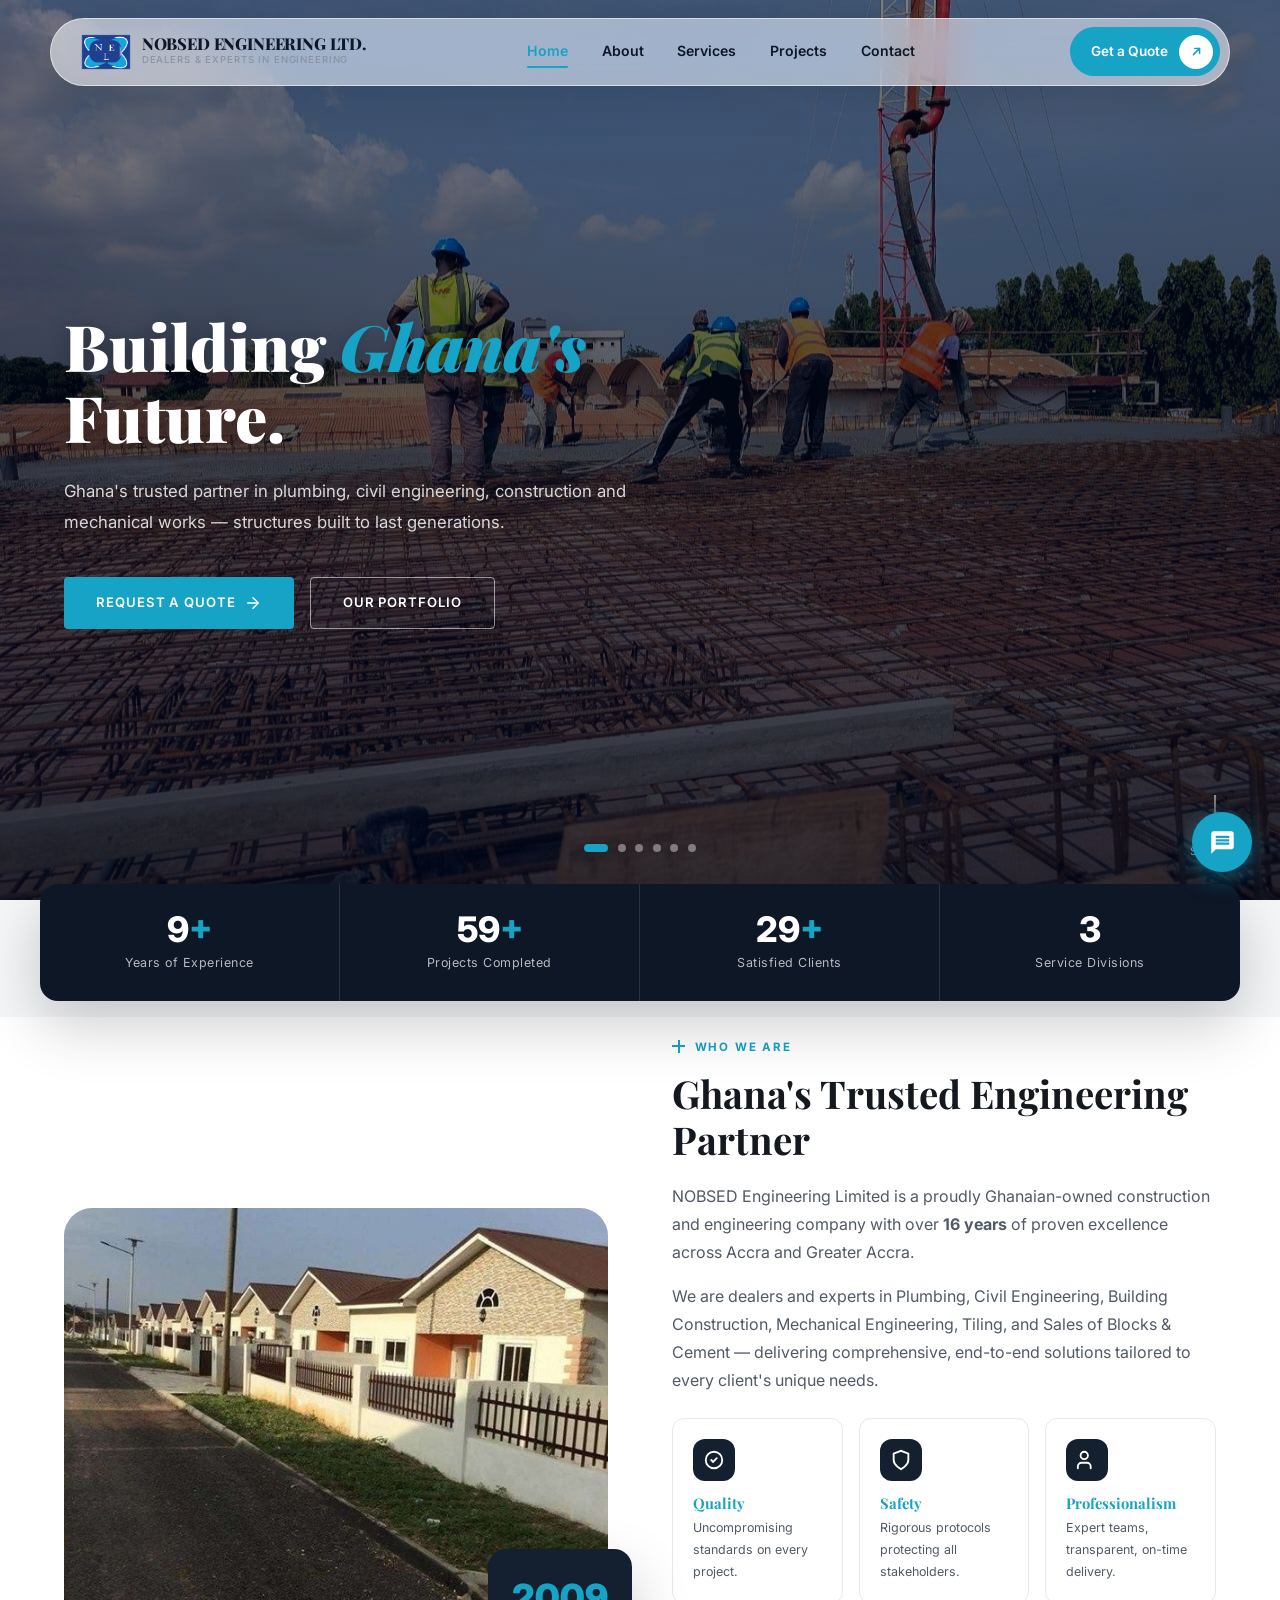
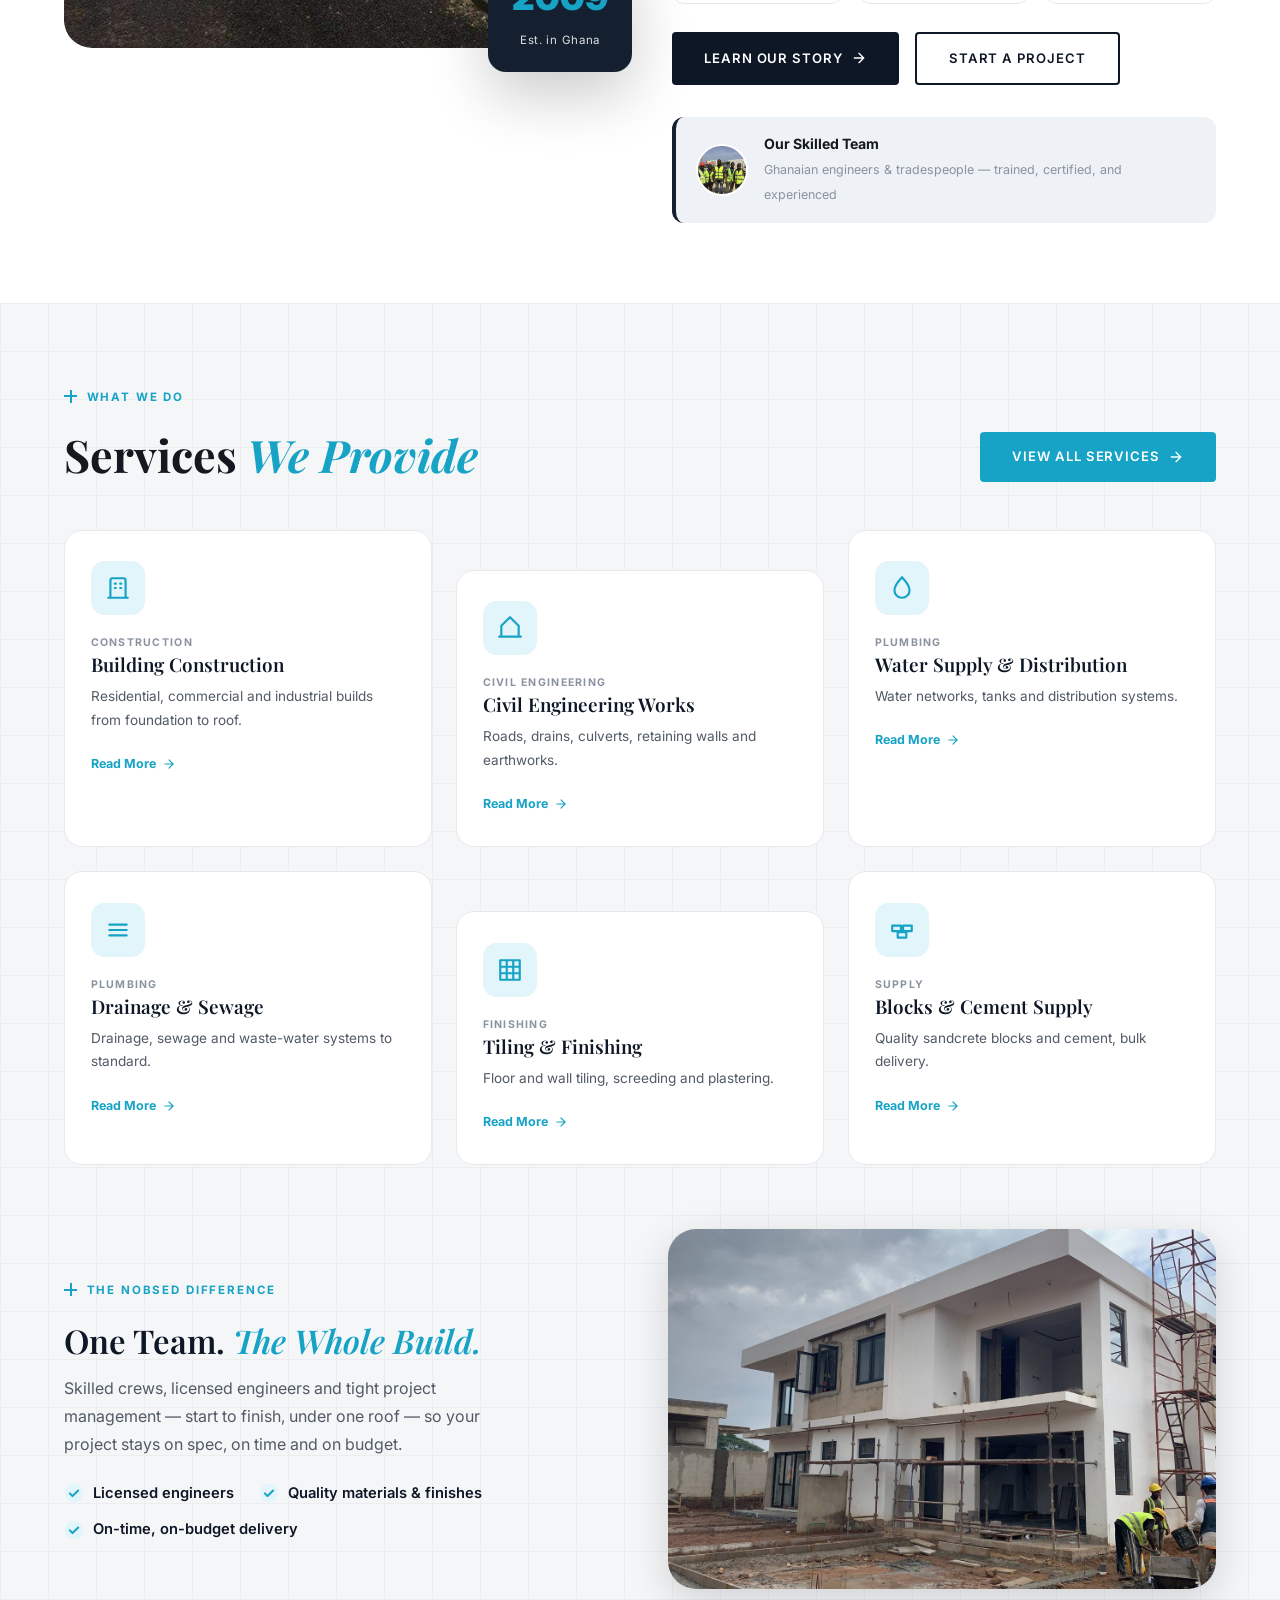
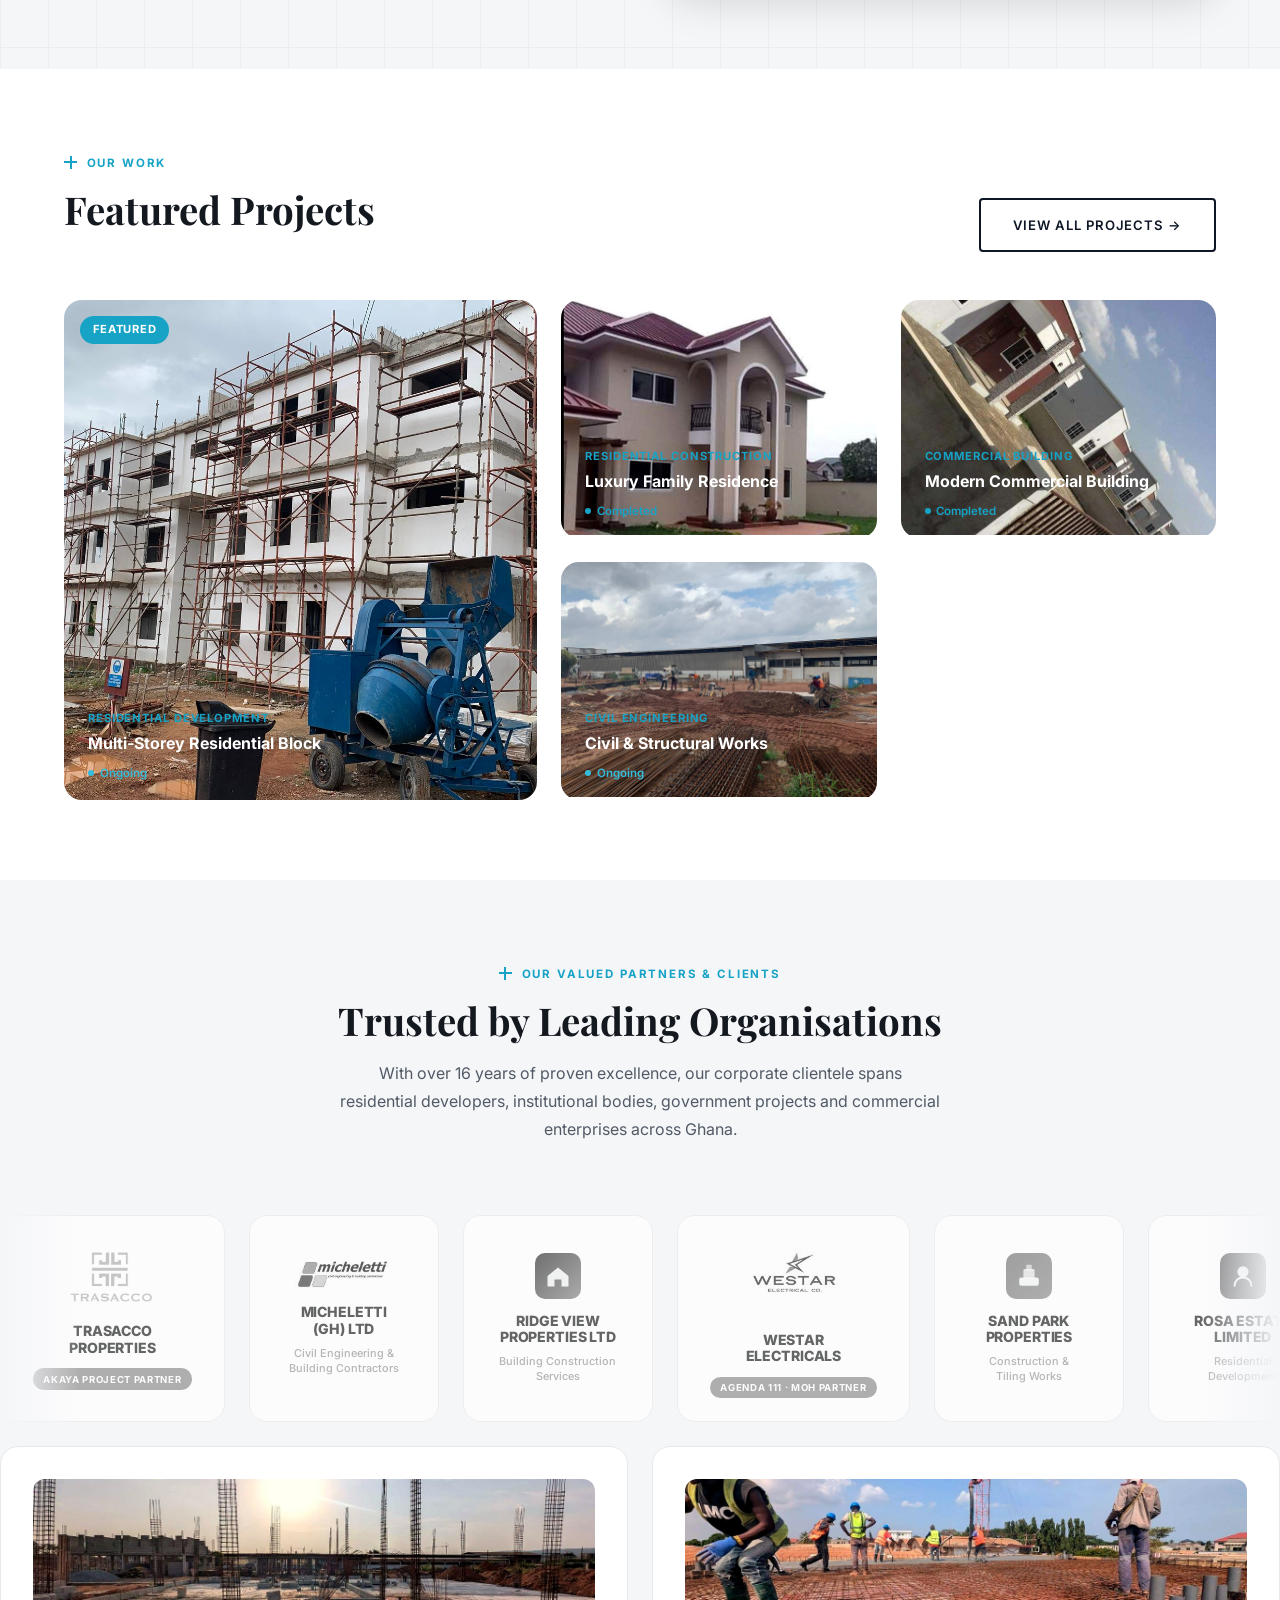
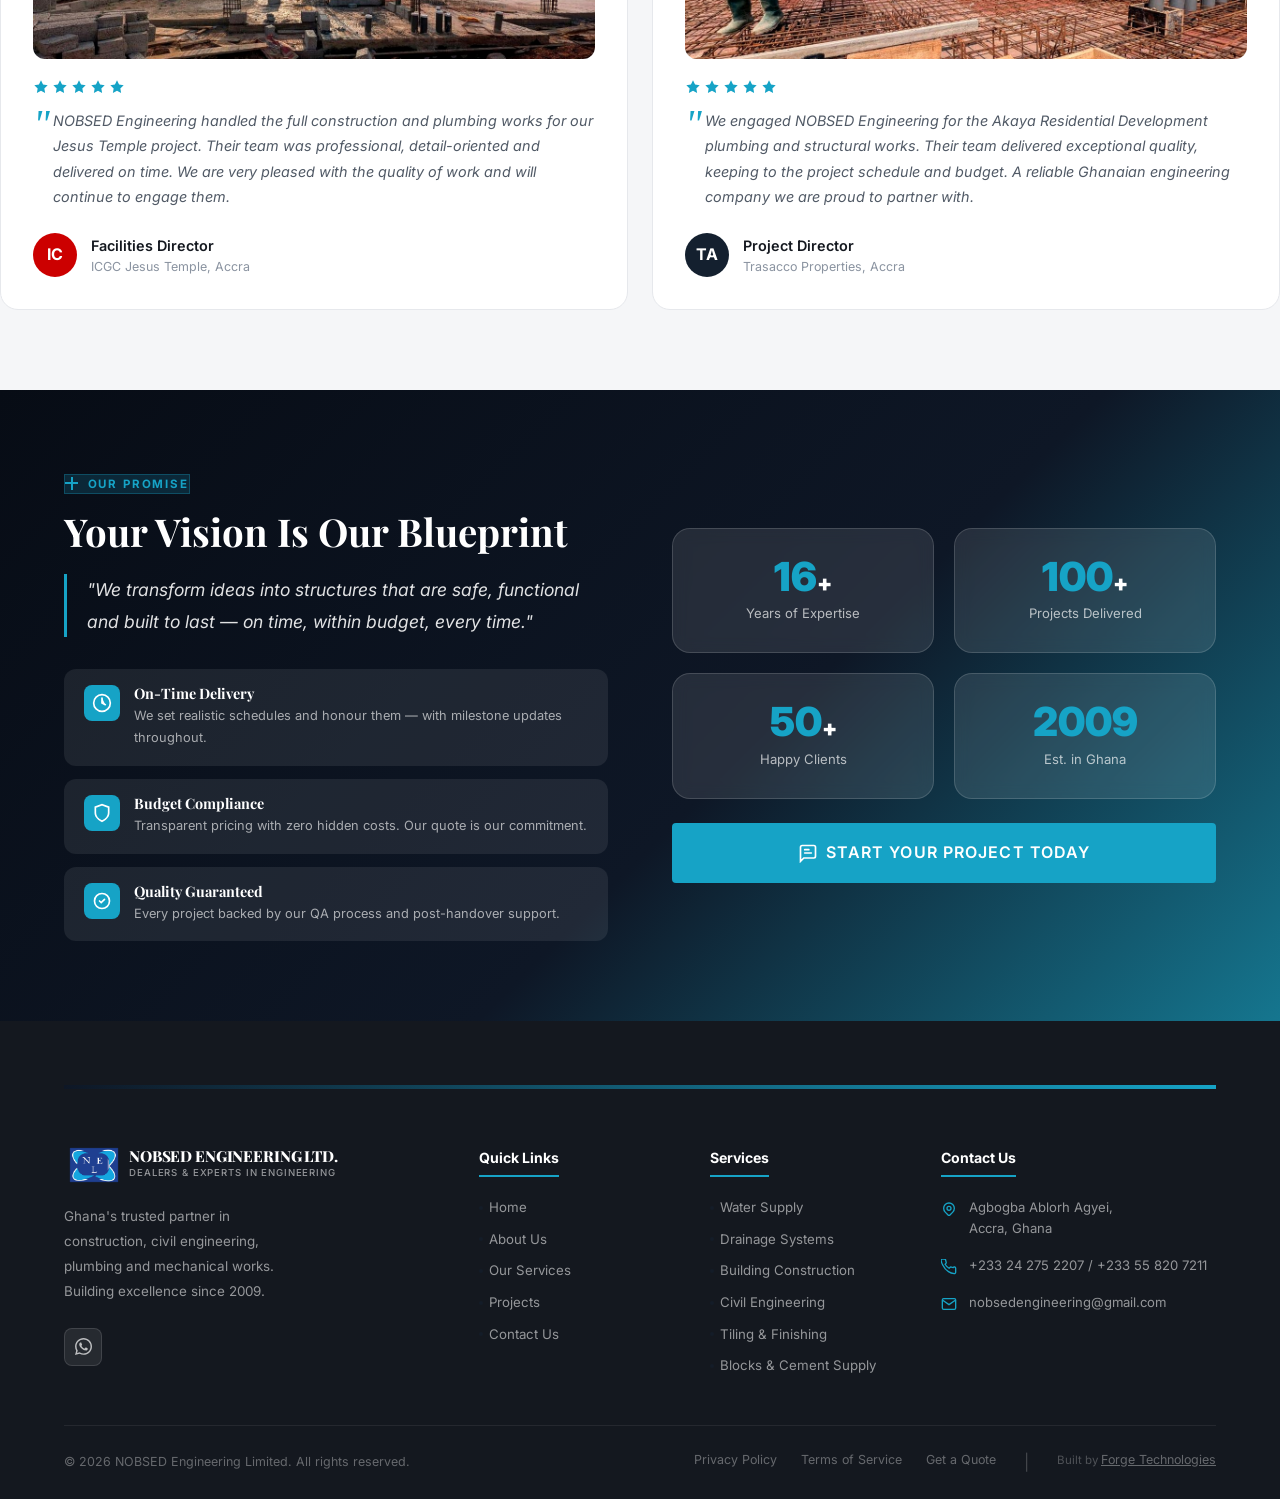
==== commit bfc64a4a: "Connect custom domain: point all URLs to nobsedengineering.com + add CNAME Co-Authored-By: Claude Op" ====
--- a/index.html
+++ b/index.html
@@ -7,7 +7,7 @@
 <meta name="description" content="Ghana's trusted partner in Plumbing, Civil Engineering, Building Construction and Mechanical works. Based in Accra since 2009.">
 <link rel="icon" type="image/png" href="images/Logo.png">
 <link rel="stylesheet" href="style.css">
-<link rel="canonical" href="https://ramzy-tla.github.io/Nobsed/index.html">
+<link rel="canonical" href="https://nobsedengineering.com/">
 <style>
 /* ══ HOME-SPECIFIC STYLES ══════════════════════════════ */
 
@@ -198,10 +198,10 @@
   <!-- Open Graph / Social Share -->
   <meta property="og:type" content="website">
   <meta property="og:site_name" content="NOBSED Engineering Ltd">
-  <meta property="og:url" content="https://ramzy-tla.github.io/Nobsed/index.html">
+  <meta property="og:url" content="https://nobsedengineering.com/">
   <meta property="og:title" content="NOBSED Engineering Ltd — Building Excellence Since 2009">
   <meta property="og:description" content="Ghana's trusted partner in Plumbing, Civil Engineering, Building Construction and Mechanical works. Based in Accra since 2009.">
-  <meta property="og:image" content="https://ramzy-tla.github.io/Nobsed/images/og-preview.jpg">
+  <meta property="og:image" content="https://nobsedengineering.com/images/og-preview.jpg">
   <meta property="og:image:width" content="1200">
   <meta property="og:image:height" content="630">
   <meta property="og:locale" content="en_GH">
@@ -209,7 +209,7 @@
   <meta name="twitter:card" content="summary_large_image">
   <meta name="twitter:title" content="NOBSED Engineering Ltd — Building Excellence Since 2009">
   <meta name="twitter:description" content="Ghana's trusted partner in Plumbing, Civil Engineering, Building Construction and Mechanical works. Based in Accra since 2009.">
-  <meta name="twitter:image" content="https://ramzy-tla.github.io/Nobsed/images/og-preview.jpg">
+  <meta name="twitter:image" content="https://nobsedengineering.com/images/og-preview.jpg">
   <!-- Structured data: Local Business / General Contractor -->
   <script type="application/ld+json">
   {
@@ -218,9 +218,9 @@
     "name": "NOBSED Engineering Limited",
     "alternateName": "NOBSED Engineering Ltd",
     "description": "Ghanaian-owned construction and engineering firm in Accra since 2009 — plumbing, civil engineering, building construction, tiling and blocks & cement supply.",
-    "url": "https://ramzy-tla.github.io/Nobsed/",
-    "logo": "https://ramzy-tla.github.io/Nobsed/images/Logo.png",
-    "image": "https://ramzy-tla.github.io/Nobsed/images/og-preview.jpg",
+    "url": "https://nobsedengineering.com/",
+    "logo": "https://nobsedengineering.com/images/Logo.png",
+    "image": "https://nobsedengineering.com/images/og-preview.jpg",
     "telephone": "+233242752207",
     "email": "nobsedengineering@gmail.com",
     "foundingDate": "2009",
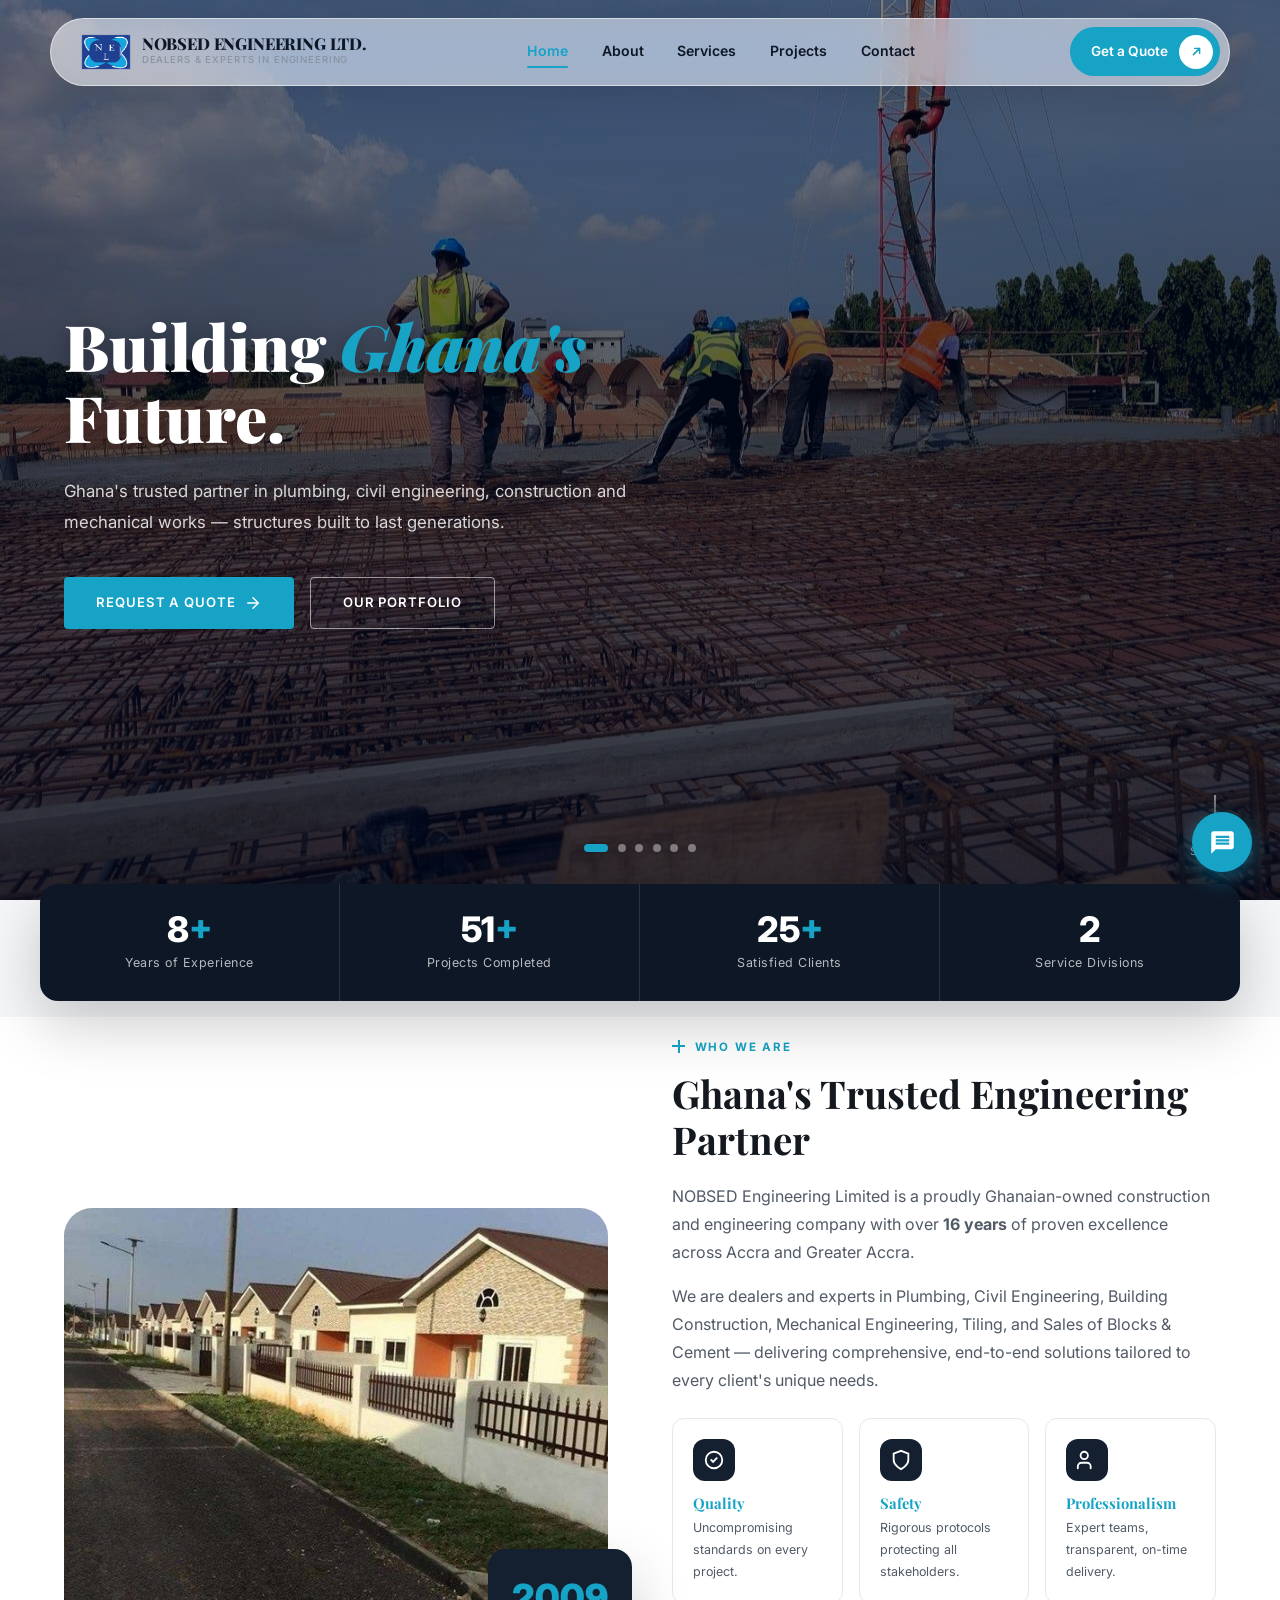
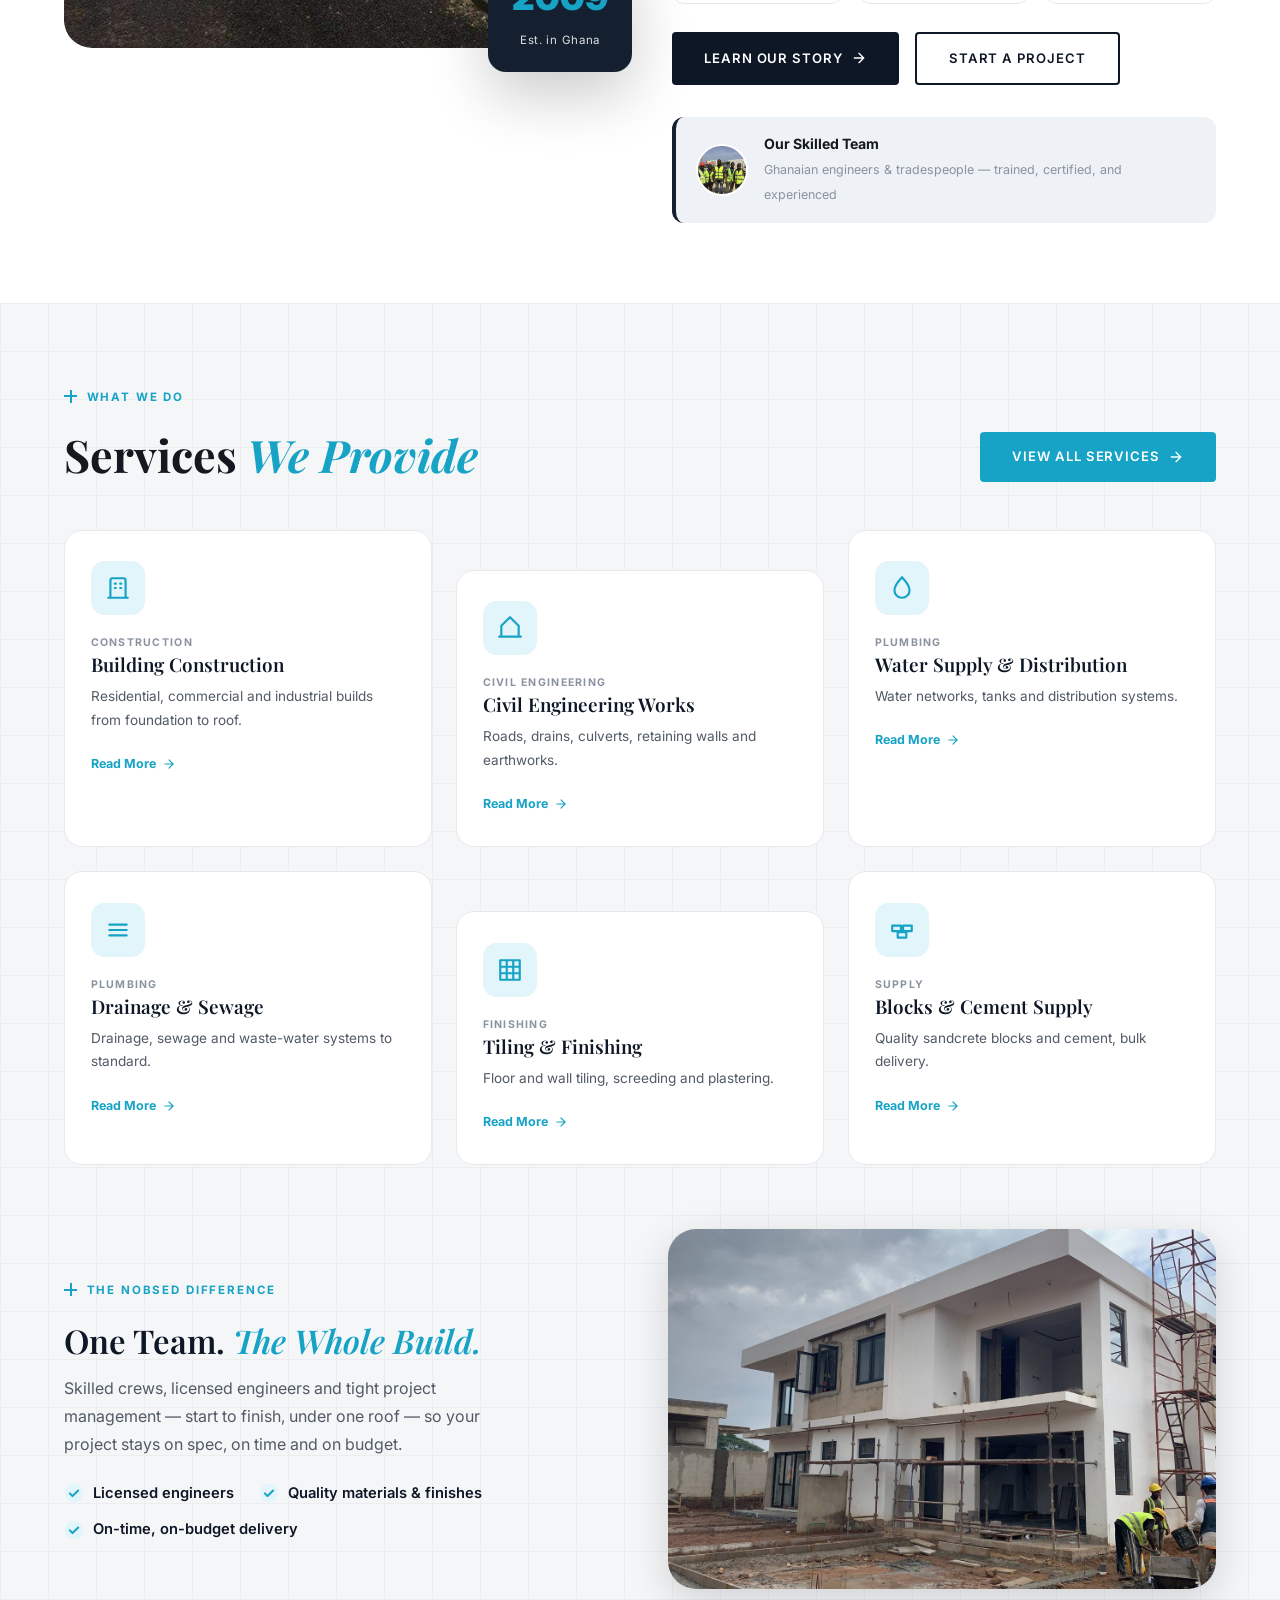
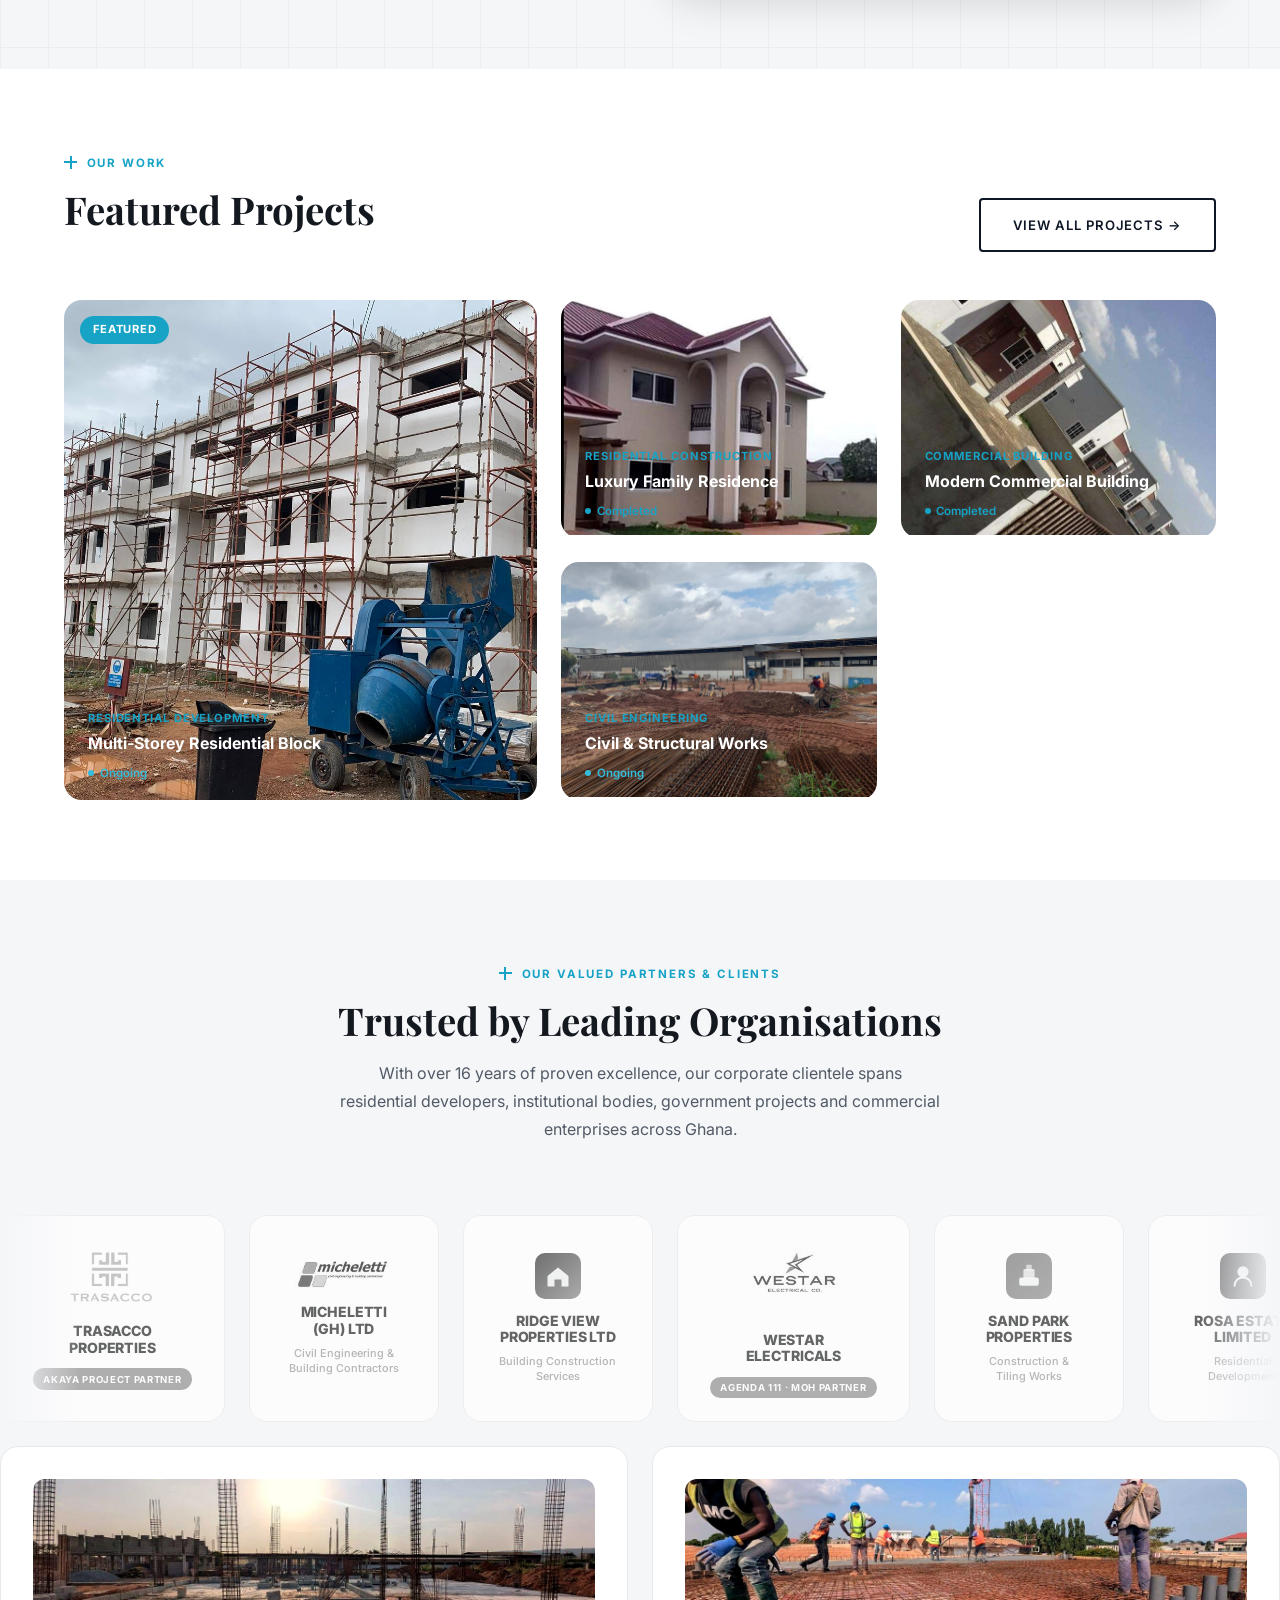
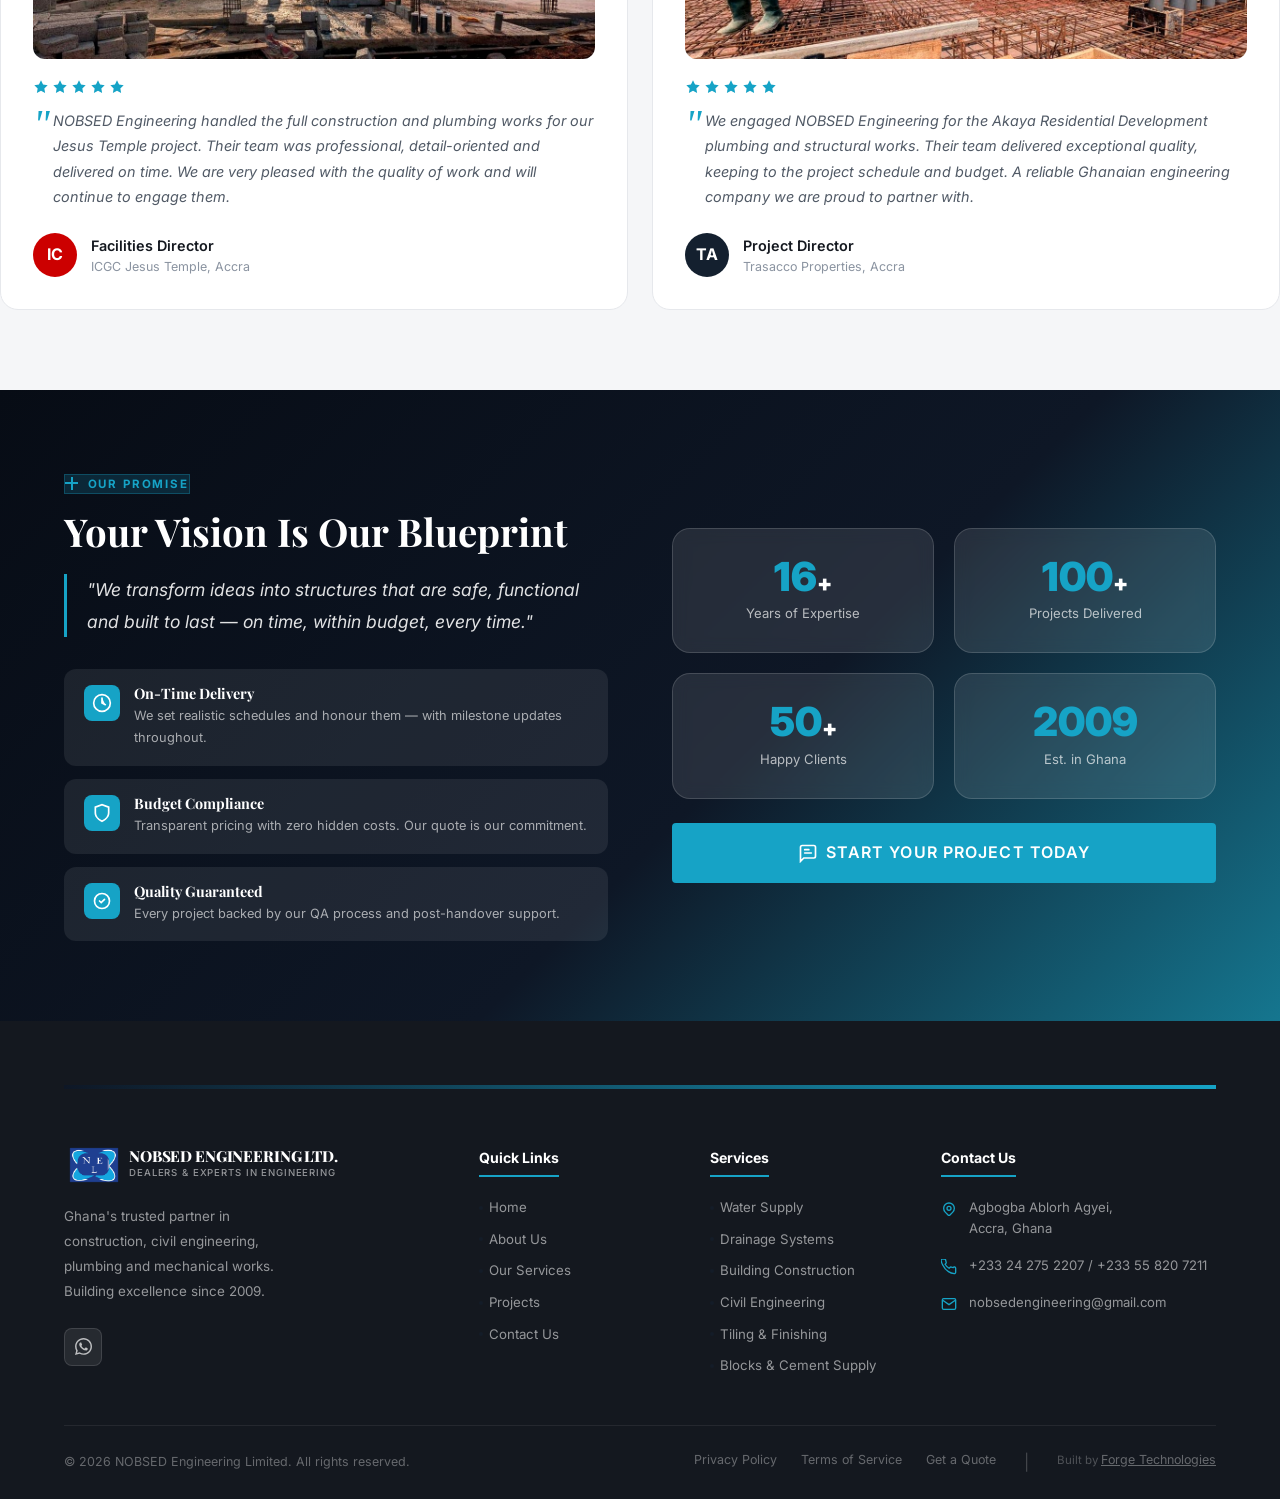
==== commit 7944c4cd: "Clean URLs: drop .html from all internal links + canonical/sitemap (GitHub Pages serves extension-le" ====
--- a/index.html
+++ b/index.html
@@ -256,7 +256,7 @@
 <!-- ════════════ NAVBAR ════════════ -->
 <nav id="navbar">
   <div class="nav-inner">
-    <a href="index.html" class="nav-logo">
+    <a href="/" class="nav-logo">
       <img src="images/Logo.png" alt="NOBSED Engineering Logo" class="nav-logo-img">
       <div class="nav-logo-text">
         <span class="nav-logo-name">NOBSED ENGINEERING LTD.</span>
@@ -264,13 +264,13 @@
       </div>
     </a>
     <div class="nav-links">
-      <a href="index.html" class="nav-link active">Home</a>
-      <a href="about.html" class="nav-link">About</a>
-      <a href="services.html" class="nav-link">Services</a>
-      <a href="portfolio.html" class="nav-link">Projects</a>
-      <a href="contact.html" class="nav-link">Contact</a>
-    </div>
-    <a href="contact.html" class="nav-cta">Get a Quote<span class="cta-ico"><svg viewBox="0 0 24 24"><path d="M7 17L17 7M9 7h8v8" stroke-linecap="round" stroke-linejoin="round"/></svg></span></a>
+      <a href="/" class="nav-link active">Home</a>
+      <a href="about" class="nav-link">About</a>
+      <a href="services" class="nav-link">Services</a>
+      <a href="portfolio" class="nav-link">Projects</a>
+      <a href="contact" class="nav-link">Contact</a>
+    </div>
+    <a href="contact" class="nav-cta">Get a Quote<span class="cta-ico"><svg viewBox="0 0 24 24"><path d="M7 17L17 7M9 7h8v8" stroke-linecap="round" stroke-linejoin="round"/></svg></span></a>
     <div class="hamburger" id="hamburger">
       <span></span><span></span><span></span>
     </div>
@@ -284,12 +284,12 @@
     <span>NOBSED Engineering</span>
   </div>
   <span class="mobile-nav-close" id="mobileClose">&times;</span>
-  <a href="index.html">Home</a>
-  <a href="about.html">About Us</a>
-  <a href="services.html">Services</a>
-  <a href="portfolio.html">Projects</a>
-  <a href="contact.html">Contact</a>
-  <a href="contact.html" class="btn btn-gold" style="margin-top:1rem">Get a Free Quote</a>
+  <a href="/">Home</a>
+  <a href="about">About Us</a>
+  <a href="services">Services</a>
+  <a href="portfolio">Projects</a>
+  <a href="contact">Contact</a>
+  <a href="contact" class="btn btn-gold" style="margin-top:1rem">Get a Free Quote</a>
 </div>
 
 <!-- ════════════ HERO SLIDESHOW ════════════ -->
@@ -325,10 +325,10 @@
       </h1>
       <p class="hero-sub">Ghana&#39;s trusted partner in plumbing, civil engineering, construction and mechanical works &mdash; structures built to last generations.</p>
       <div class="hero-btns">
-        <a href="contact.html" class="btn btn-teal">Request a Quote
+        <a href="contact" class="btn btn-teal">Request a Quote
           <svg width="18" height="18" viewBox="0 0 24 24" fill="none"><path d="M5 12h14M12 5l7 7-7 7" stroke="#fff" stroke-width="2" stroke-linecap="round"/></svg>
         </a>
-        <a href="portfolio.html" class="btn btn-white-outline">Our Portfolio</a>
+        <a href="portfolio" class="btn btn-white-outline">Our Portfolio</a>
       </div>
     </div>
   </div>
@@ -415,10 +415,10 @@
         </div>
 
         <div style="display:flex;gap:1rem;flex-wrap:wrap;margin-top:.5rem">
-          <a href="about.html" class="btn btn-primary">Learn Our Story
+          <a href="about" class="btn btn-primary">Learn Our Story
             <svg width="16" height="16" viewBox="0 0 24 24" fill="none"><path d="M5 12h14M12 5l7 7-7 7" stroke="#fff" stroke-width="2" stroke-linecap="round"/></svg>
           </a>
-          <a href="contact.html" class="btn btn-outline">Start a Project</a>
+          <a href="contact" class="btn btn-outline">Start a Project</a>
         </div>
 
         <div class="about-team-row">
@@ -442,48 +442,48 @@
         <div class="tag">What We Do</div>
         <h2>Services <em>We Provide</em></h2>
       </div>
-      <a href="services.html" class="btn btn-teal">View All Services
+      <a href="services" class="btn btn-teal">View All Services
         <svg width="16" height="16" viewBox="0 0 24 24" fill="none"><path d="M5 12h14M12 5l7 7-7 7" stroke="#fff" stroke-width="2" stroke-linecap="round"/></svg>
       </a>
     </div>
 
     <div class="svc-stagger">
-      <a class="sp-card reveal" href="services.html">
+      <a class="sp-card reveal" href="services">
         <div class="sp-ic"><svg viewBox="0 0 24 24"><path d="M3 21h18M5 21V5a2 2 0 012-2h10a2 2 0 012 2v16M9 8h1m4 0h1M9 12h1m4 0h1" stroke-linecap="round"/></svg></div>
         <div class="sp-cat">Construction</div>
         <h4>Building Construction</h4>
         <p>Residential, commercial and industrial builds from foundation to roof.</p>
         <span class="sp-more">Read More <svg viewBox="0 0 24 24"><path d="M5 12h14M12 5l7 7-7 7" stroke-linecap="round" stroke-linejoin="round"/></svg></span>
       </a>
-      <a class="sp-card reveal" href="services.html">
+      <a class="sp-card reveal" href="services">
         <div class="sp-ic"><svg viewBox="0 0 24 24"><path d="M2 20h20M4 20V10l8-8 8 8v10" stroke-linecap="round" stroke-linejoin="round"/></svg></div>
         <div class="sp-cat">Civil Engineering</div>
         <h4>Civil Engineering Works</h4>
         <p>Roads, drains, culverts, retaining walls and earthworks.</p>
         <span class="sp-more">Read More <svg viewBox="0 0 24 24"><path d="M5 12h14M12 5l7 7-7 7" stroke-linecap="round" stroke-linejoin="round"/></svg></span>
       </a>
-      <a class="sp-card reveal" href="services.html">
+      <a class="sp-card reveal" href="services">
         <div class="sp-ic"><svg viewBox="0 0 24 24"><path d="M12 2s7 7.5 7 12a7 7 0 11-14 0c0-4.5 7-12 7-12z" stroke-linecap="round" stroke-linejoin="round"/></svg></div>
         <div class="sp-cat">Plumbing</div>
         <h4>Water Supply &amp; Distribution</h4>
         <p>Water networks, tanks and distribution systems.</p>
         <span class="sp-more">Read More <svg viewBox="0 0 24 24"><path d="M5 12h14M12 5l7 7-7 7" stroke-linecap="round" stroke-linejoin="round"/></svg></span>
       </a>
-      <a class="sp-card reveal" href="services.html">
+      <a class="sp-card reveal" href="services">
         <div class="sp-ic"><svg viewBox="0 0 24 24"><path d="M4 7h16M4 12h16M4 17h16" stroke-linecap="round"/></svg></div>
         <div class="sp-cat">Plumbing</div>
         <h4>Drainage &amp; Sewage</h4>
         <p>Drainage, sewage and waste-water systems to standard.</p>
         <span class="sp-more">Read More <svg viewBox="0 0 24 24"><path d="M5 12h14M12 5l7 7-7 7" stroke-linecap="round" stroke-linejoin="round"/></svg></span>
       </a>
-      <a class="sp-card reveal" href="services.html">
+      <a class="sp-card reveal" href="services">
         <div class="sp-ic"><svg viewBox="0 0 24 24"><path d="M3 3h18v18H3zM3 9h18M3 15h18M9 3v18M15 3v18" stroke-linejoin="round"/></svg></div>
         <div class="sp-cat">Finishing</div>
         <h4>Tiling &amp; Finishing</h4>
         <p>Floor and wall tiling, screeding and plastering.</p>
         <span class="sp-more">Read More <svg viewBox="0 0 24 24"><path d="M5 12h14M12 5l7 7-7 7" stroke-linecap="round" stroke-linejoin="round"/></svg></span>
       </a>
-      <a class="sp-card reveal" href="services.html">
+      <a class="sp-card reveal" href="services">
         <div class="sp-ic"><svg viewBox="0 0 24 24"><path d="M3 8h8v5H3zM13 8h8v5h-8zM8 14h8v5H8z" stroke-linejoin="round"/></svg></div>
         <div class="sp-cat">Supply</div>
         <h4>Blocks &amp; Cement Supply</h4>
@@ -520,7 +520,7 @@
         <h2>Featured Projects</h2>
         <div class="divider"></div>
       </div>
-      <a href="portfolio.html" class="btn btn-outline" style="flex-shrink:0">View All Projects →</a>
+      <a href="portfolio" class="btn btn-outline" style="flex-shrink:0">View All Projects →</a>
     </div>
 
     <div class="projects-grid">
@@ -790,7 +790,7 @@
           <div class="pm-card"><div class="pm-num">50<span style="color:#fff;font-size:1.4rem">+</span></div><div class="pm-label">Happy Clients</div></div>
           <div class="pm-card"><div class="pm-num">2009</div><div class="pm-label">Est. in Ghana</div></div>
         </div>
-        <a href="contact.html" class="btn btn-gold" style="width:100%;justify-content:center;margin-top:1.5rem;font-size:1rem;padding:1.1rem 2rem">
+        <a href="contact" class="btn btn-gold" style="width:100%;justify-content:center;margin-top:1.5rem;font-size:1rem;padding:1.1rem 2rem">
           <svg width="20" height="20" viewBox="0 0 24 24" fill="none"><path d="M8 12h8M8 8h5M5 3h14a2 2 0 012 2v11a2 2 0 01-2 2H7l-4 4V5a2 2 0 012-2z" stroke="#fff" stroke-width="2" stroke-linecap="round"/></svg>
           Start Your Project Today
         </a>
@@ -805,7 +805,7 @@
     <div class="footer-accent-bar"></div>
     <div class="footer-top">
       <div class="footer-brand">
-        <a href="index.html" class="nav-logo" style="margin-bottom:1.25rem">
+        <a href="/" class="nav-logo" style="margin-bottom:1.25rem">
           <img src="images/Logo.png" alt="NEL Logo" class="nav-logo-img">
           <div class="nav-logo-text">
             <span class="nav-logo-name">NOBSED ENGINEERING LTD.</span>
@@ -823,22 +823,22 @@
       <div class="footer-col">
         <h5>Quick Links</h5>
         <ul>
-          <li><a href="index.html">Home</a></li>
-          <li><a href="about.html">About Us</a></li>
-          <li><a href="services.html">Our Services</a></li>
-          <li><a href="portfolio.html">Projects</a></li>
-          <li><a href="contact.html">Contact Us</a></li>
+          <li><a href="/">Home</a></li>
+          <li><a href="about">About Us</a></li>
+          <li><a href="services">Our Services</a></li>
+          <li><a href="portfolio">Projects</a></li>
+          <li><a href="contact">Contact Us</a></li>
         </ul>
       </div>
       <div class="footer-col">
         <h5>Services</h5>
         <ul>
-          <li><a href="services.html">Water Supply</a></li>
-          <li><a href="services.html">Drainage Systems</a></li>
-          <li><a href="services.html">Building Construction</a></li>
-          <li><a href="services.html">Civil Engineering</a></li>
-          <li><a href="services.html">Tiling &amp; Finishing</a></li>
-          <li><a href="services.html">Blocks &amp; Cement Supply</a></li>
+          <li><a href="services">Water Supply</a></li>
+          <li><a href="services">Drainage Systems</a></li>
+          <li><a href="services">Building Construction</a></li>
+          <li><a href="services">Civil Engineering</a></li>
+          <li><a href="services">Tiling &amp; Finishing</a></li>
+          <li><a href="services">Blocks &amp; Cement Supply</a></li>
         </ul>
       </div>
       <div class="footer-col">
@@ -860,7 +860,7 @@
     <div class="footer-bottom">
       <p>&copy; 2026 NOBSED Engineering Limited. All rights reserved.</p>
       <div class="footer-bottom-links">
-        <a href="privacy.html">Privacy Policy</a><a href="terms.html">Terms of Service</a><a href="contact.html">Get a Quote</a><span style="color:rgba(255,255,255,.2);margin:0 .25rem">|</span><span style="color:rgba(255,255,255,.25);font-size:.72rem">Built by <a href="#" style="color:rgba(255,255,255,.35);text-decoration:underline">Forge Technologies</a></span>
+        <a href="privacy">Privacy Policy</a><a href="terms">Terms of Service</a><a href="contact">Get a Quote</a><span style="color:rgba(255,255,255,.2);margin:0 .25rem">|</span><span style="color:rgba(255,255,255,.25);font-size:.72rem">Built by <a href="#" style="color:rgba(255,255,255,.35);text-decoration:underline">Forge Technologies</a></span>
       </div>
     </div>
   </div>
@@ -873,7 +873,7 @@
     <a href="tel:+233242752207" class="fab-item"><span class="fab-label">Call</span><span class="fab-ic call"><svg viewBox="0 0 24 24"><path d="M6.62 10.79c1.44 2.83 3.76 5.14 6.59 6.59l2.2-2.2c.27-.27.67-.36 1.02-.24 1.12.37 2.33.57 3.57.57.55 0 1 .45 1 1V20c0 .55-.45 1-1 1-9.39 0-17-7.61-17-17 0-.55.45-1 1-1H8c.55 0 1 .45 1 1 0 1.25.2 2.45.57 3.57.11.35.03.74-.25 1.02l-2.2 2.2z"/></svg></span></a>
     <a href="https://wa.me/233242752207" target="_blank" rel="noopener" class="fab-item"><span class="fab-label">WhatsApp</span><span class="fab-ic wa"><svg viewBox="0 0 24 24"><path d="M17.472 14.382c-.297-.149-1.758-.867-2.03-.967-.273-.099-.471-.148-.67.15-.197.297-.767.966-.94 1.164-.173.199-.347.223-.644.075-.297-.15-1.255-.463-2.39-1.475-.883-.788-1.48-1.761-1.653-2.059-.173-.297-.018-.458.13-.606.134-.133.298-.347.446-.52.149-.174.198-.298.298-.497.099-.198.05-.371-.025-.52-.075-.149-.669-1.612-.916-2.207-.242-.579-.487-.5-.669-.51-.173-.008-.371-.01-.57-.01-.198 0-.52.074-.792.372-.272.297-1.04 1.016-1.04 2.479 0 1.462 1.065 2.875 1.213 3.074.149.198 2.096 3.2 5.077 4.487.709.306 1.262.489 1.694.625.712.227 1.36.195 1.871.118.571-.085 1.758-.719 2.006-1.413.248-.694.248-1.289.173-1.413-.074-.124-.272-.198-.57-.347m-5.421 7.403h-.004a9.87 9.87 0 01-5.031-1.378l-.361-.214-3.741.982.998-3.648-.235-.374a9.86 9.86 0 01-1.51-5.26c.001-5.45 4.436-9.884 9.888-9.884 2.64 0 5.122 1.03 6.988 2.898a9.825 9.825 0 012.893 6.994c-.003 5.45-4.437 9.884-9.885 9.884M20.52 3.449C18.24 1.245 15.24 0 12.045 0 5.463 0 .104 5.334.101 11.892c0 2.096.549 4.142 1.595 5.945L0 24l6.335-1.652a12.062 12.062 0 005.71 1.448h.005c6.585 0 11.946-5.336 11.949-11.896 0-3.176-1.24-6.165-3.495-8.411z"/></svg></span></a>
     <a href="sms:+233242752207" class="fab-item"><span class="fab-label">SMS</span><span class="fab-ic sms"><svg viewBox="0 0 24 24"><path d="M20 2H4c-1.1 0-2 .9-2 2v18l4-4h14c1.1 0 2-.9 2-2V4c0-1.1-.9-2-2-2zm-9 9H9V9h2v2zm4 0h-2V9h2v2zm-8 0H5V9h2v2z"/></svg></span></a>
-    <a href="contact.html" class="fab-item"><span class="fab-label">Inquire Now</span><span class="fab-ic inq"><svg viewBox="0 0 24 24"><path d="M3.9 12c0-1.71 1.39-3.1 3.1-3.1h4V7H7c-2.76 0-5 2.24-5 5s2.24 5 5 5h4v-1.9H7c-1.71 0-3.1-1.39-3.1-3.1zM8 13h8v-2H8v2zm9-6h-4v1.9h4c1.71 0 3.1 1.39 3.1 3.1s-1.39 3.1-3.1 3.1h-4V17h4c2.76 0 5-2.24 5-5s-2.24-5-5-5z"/></svg></span></a>
+    <a href="contact" class="fab-item"><span class="fab-label">Inquire Now</span><span class="fab-ic inq"><svg viewBox="0 0 24 24"><path d="M3.9 12c0-1.71 1.39-3.1 3.1-3.1h4V7H7c-2.76 0-5 2.24-5 5s2.24 5 5 5h4v-1.9H7c-1.71 0-3.1-1.39-3.1-3.1zM8 13h8v-2H8v2zm9-6h-4v1.9h4c1.71 0 3.1 1.39 3.1 3.1s-1.39 3.1-3.1 3.1h-4V17h4c2.76 0 5-2.24 5-5s-2.24-5-5-5z"/></svg></span></a>
   </div>
   <button class="fab-toggle" aria-label="Contact options" onclick="document.getElementById('fabContact').classList.toggle('open')">
     <svg class="fab-icon-chat" viewBox="0 0 24 24"><path d="M20 2H4c-1.1 0-1.99.9-1.99 2L2 22l4-4h14c1.1 0 2-.9 2-2V4c0-1.1-.9-2-2-2zm-2 12H6v-2h12v2zm0-3H6V9h12v2zm0-3H6V6h12v2z"/></svg>
